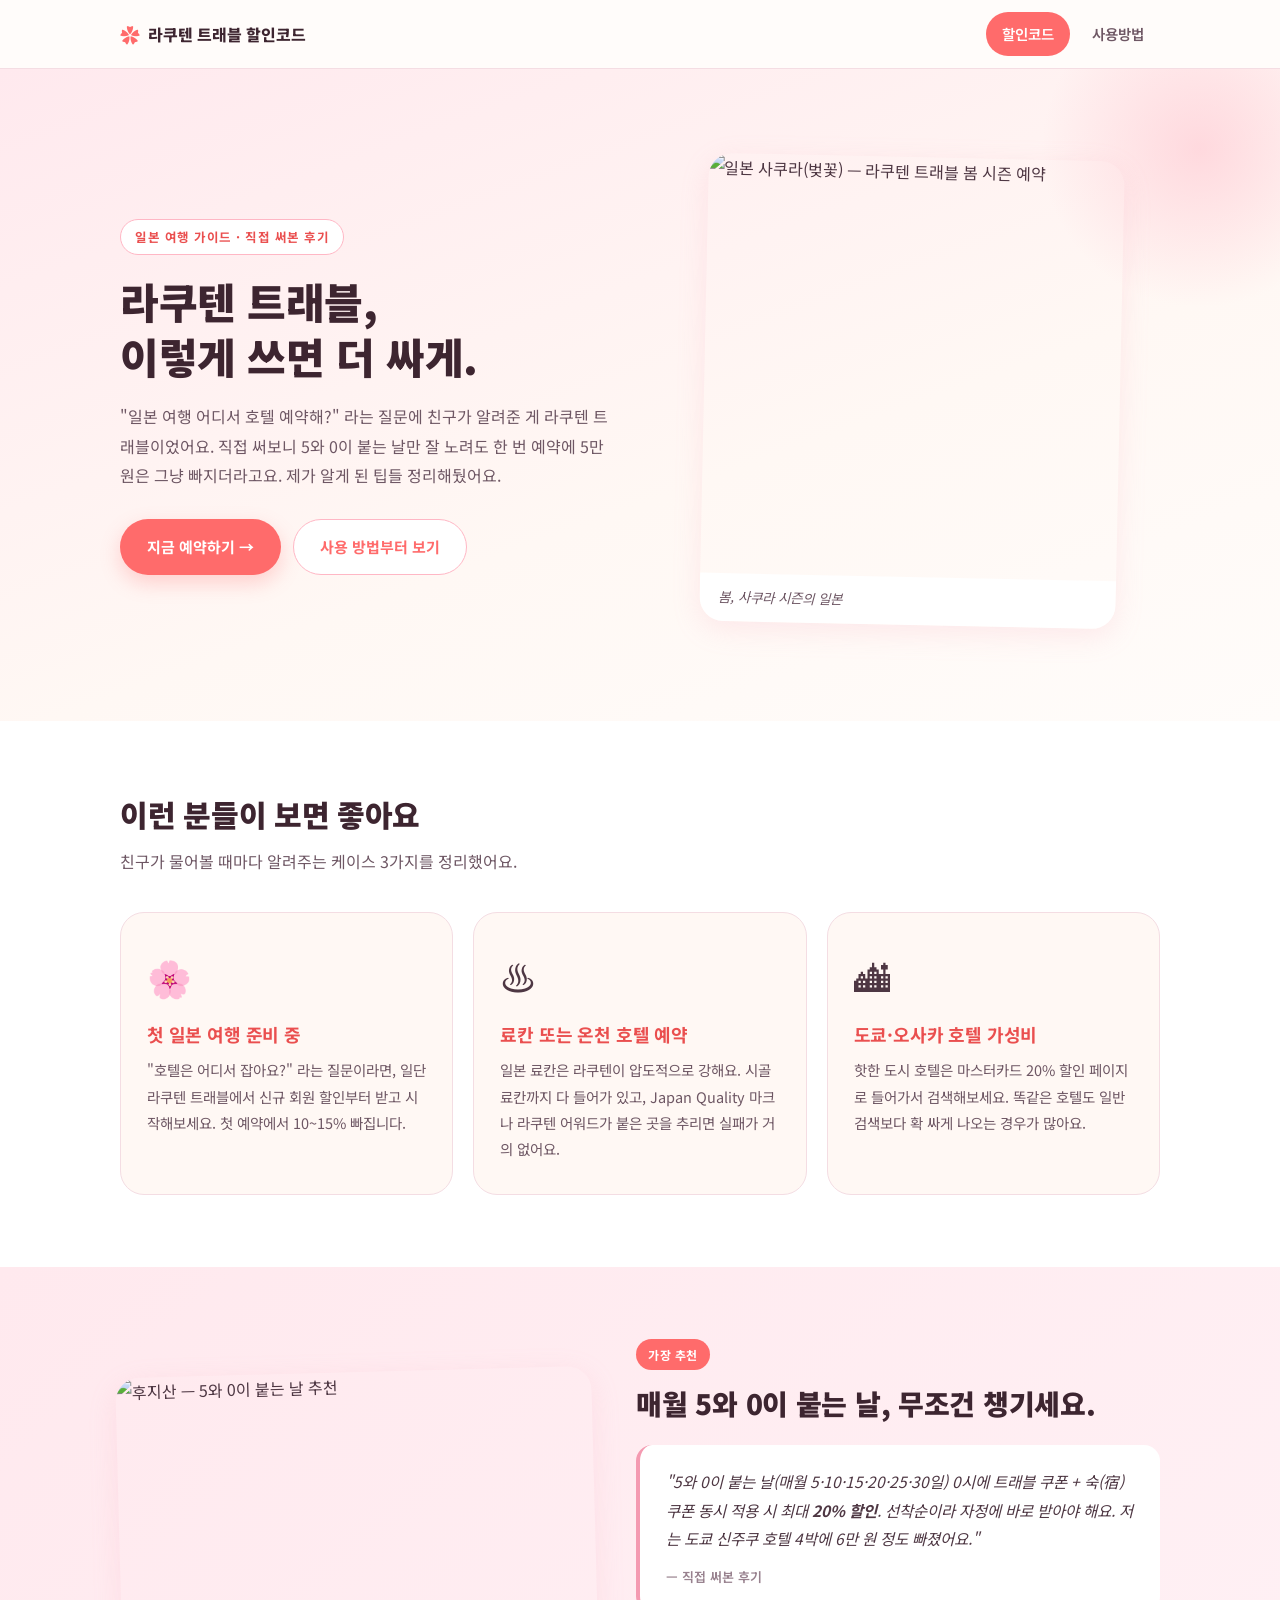
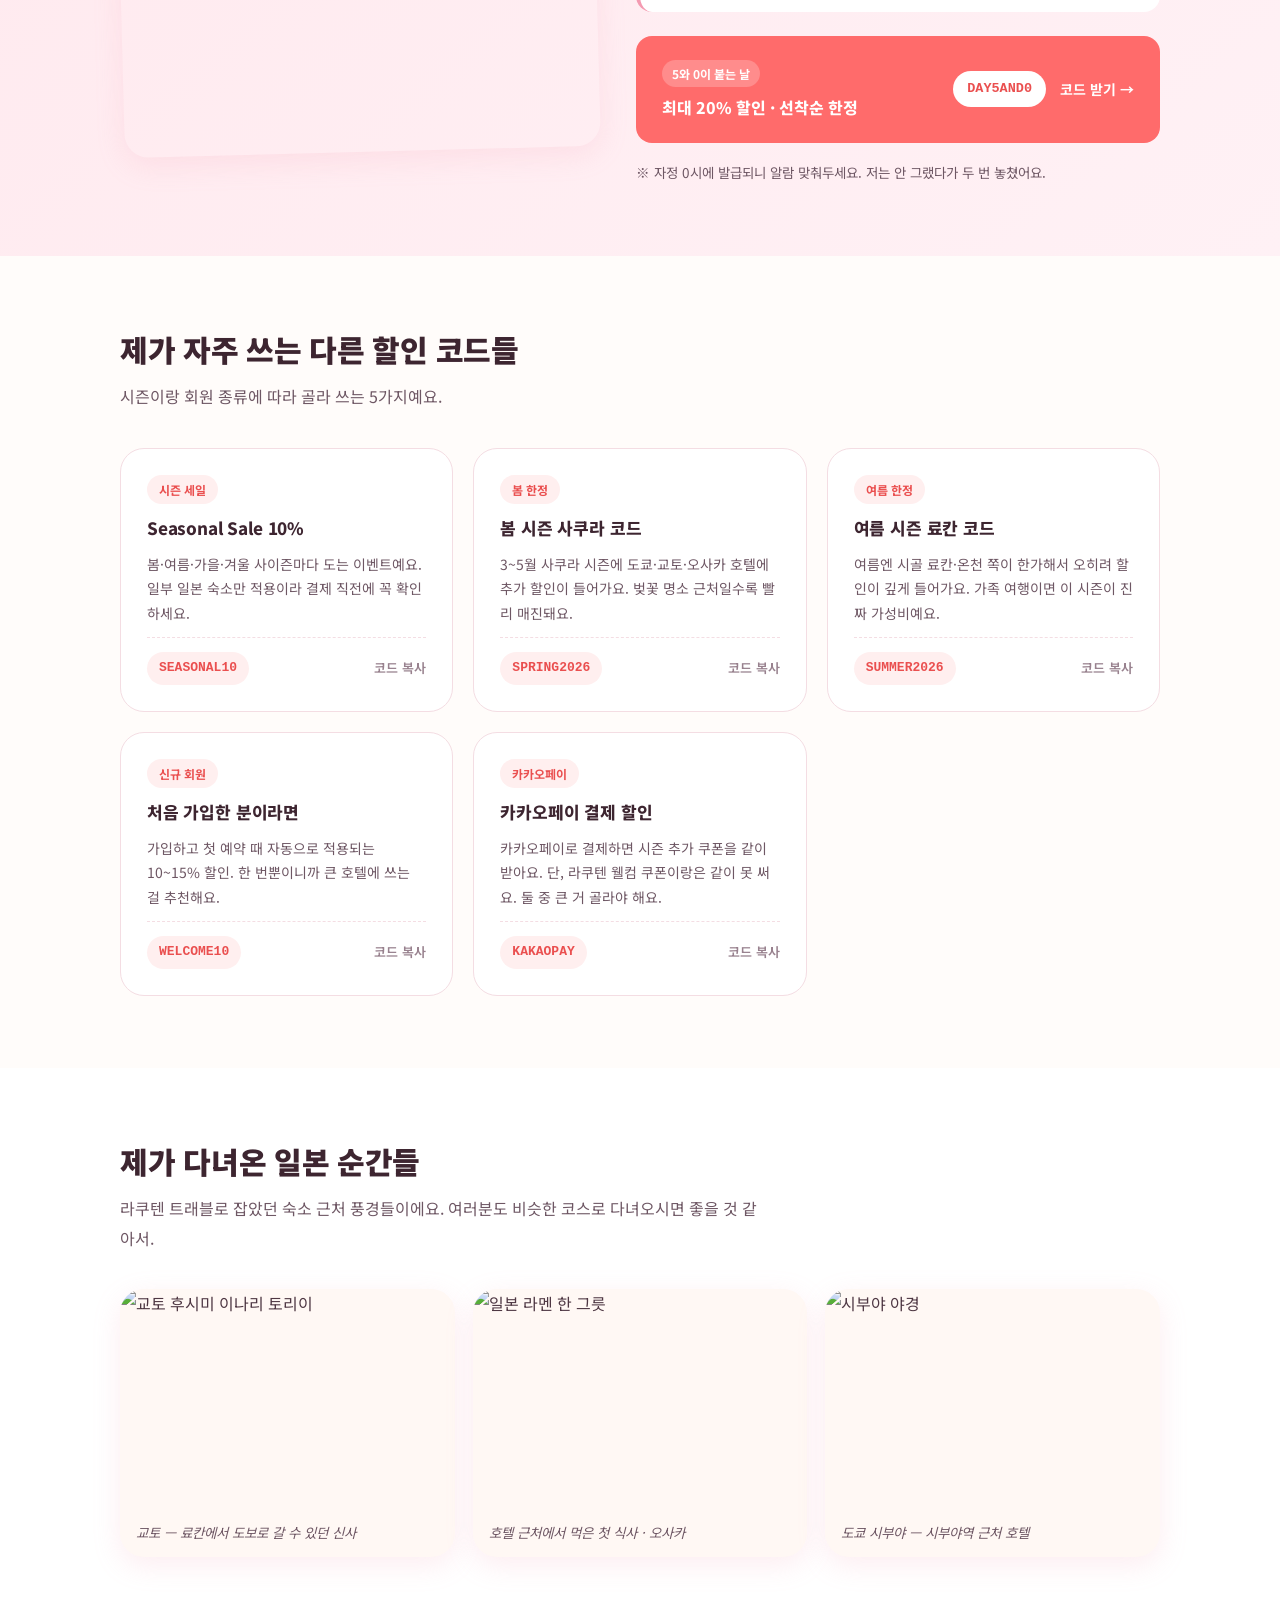
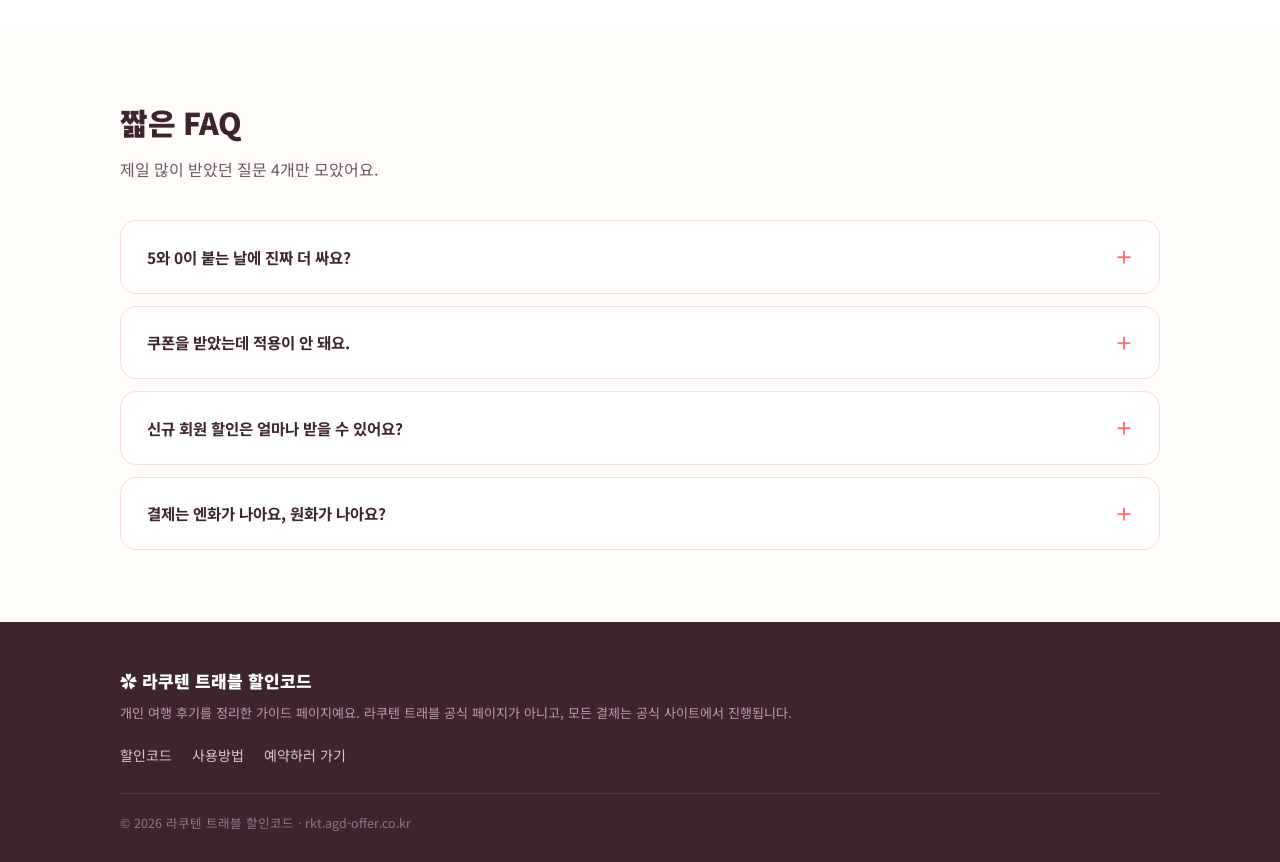
==== index.html @ bd7aa92f "Initial build: site2 (rkt-agd) - 친근한 가이드 + 8단계 사용방법" ====
<!DOCTYPE html>
<html lang="ko">
<head>
<meta charset="UTF-8">
<meta name="viewport" content="width=device-width, initial-scale=1.0">
<title>라쿠텐 트래블 할인코드</title>
<meta name="description" content="라쿠텐 트래블 더 싸게 예약하는 법. 5와 0이 붙는 날, Seasonal Sale, 신규 할인까지 — 실제 써본 후기로 정리한 라쿠텐 트래블 할인코드 가이드.">
<meta name="robots" content="index, follow">
<meta name="author" content="라쿠텐 트래블 할인코드">
<link rel="canonical" href="https://rkt.agd-offer.co.kr/">

<meta property="og:site_name" content="라쿠텐 트래블 할인코드">
<meta property="og:locale" content="ko_KR">
<meta property="og:type" content="website">
<meta property="og:title" content="라쿠텐 트래블 할인코드">
<meta property="og:description" content="실제 써본 후기로 정리한 라쿠텐 트래블 할인코드 가이드. 5와 0이 붙는 날부터 시즌 세일까지.">
<meta property="og:url" content="https://rkt.agd-offer.co.kr/">

<meta name="twitter:card" content="summary_large_image">
<meta name="twitter:title" content="라쿠텐 트래블 할인코드">
<meta name="twitter:description" content="일본 여행 갈 때 보는 라쿠텐 트래블 가이드.">

<link rel="preconnect" href="https://fonts.googleapis.com">
<link rel="preconnect" href="https://fonts.gstatic.com" crossorigin>
<link href="https://fonts.googleapis.com/css2?family=Noto+Sans+KR:wght@400;500;700;800;900&display=swap" rel="stylesheet">
<link rel="stylesheet" href="assets/css/style.css">

<script type="application/ld+json">
{
  "@context": "https://schema.org",
  "@type": "WebSite",
  "name": "라쿠텐 트래블 할인코드",
  "url": "https://rkt.agd-offer.co.kr/",
  "inLanguage": "ko-KR",
  "publisher": { "@type": "Organization", "name": "라쿠텐 트래블 할인코드" }
}
</script>
<script type="application/ld+json">
{
  "@context": "https://schema.org",
  "@type": "BreadcrumbList",
  "itemListElement": [
    { "@type": "ListItem", "position": 1, "name": "홈", "item": "https://rkt.agd-offer.co.kr/" }
  ]
}
</script>
<script type="application/ld+json">
{
  "@context": "https://schema.org",
  "@type": "FAQPage",
  "mainEntity": [
    {
      "@type": "Question",
      "name": "5와 0이 붙는 날에 진짜 더 싸요?",
      "acceptedAnswer": {
        "@type": "Answer",
        "text": "체감상 가장 큰 할인이에요. 매월 5·10·15·20·25·30일 자정에 트래블 쿠폰 10%와 숙(宿) 쿠폰 10%를 같이 적용하면 최대 20%까지 빠집니다. 다만 선착순이라 자정에 바로 잡으셔야 해요."
      }
    },
    {
      "@type": "Question",
      "name": "쿠폰을 받았는데 적용이 안 돼요.",
      "acceptedAnswer": {
        "@type": "Answer",
        "text": "저도 처음에 그랬어요. 한국어 사이트(travel.rakuten.com/kor/) 인지 먼저 보시고, 쿠키 허용을 켰는지 확인하세요. 그래도 안 되면 그 숙소가 쿠폰 적용 대상이 아닐 수 있어요."
      }
    },
    {
      "@type": "Question",
      "name": "신규 회원 할인은 얼마나 받을 수 있어요?",
      "acceptedAnswer": {
        "@type": "Answer",
        "text": "가입하고 첫 예약 때 10~15% 정도 받았어요. 시즌마다 좀 다르긴 해서 가입 시점에 발급된 쿠폰의 조건을 꼭 보고 결정하시는 게 좋아요."
      }
    },
    {
      "@type": "Question",
      "name": "결제는 엔화가 나아요, 원화가 나아요?",
      "acceptedAnswer": {
        "@type": "Answer",
        "text": "엔화(JPY) + 해외 수수료 면제 카드 조합이 제일 저렴해요. 원화 결제(DCC)로 두면 라쿠텐 환율과 카드사 환율이 겹쳐서 1~3% 정도 더 나오더라고요."
      }
    }
  ]
}
</script>
</head>
<body>

<header class="site-header">
  <div class="container header-inner">
    <a href="index.html" class="brand">
      <span class="brand-mark">✿</span>
      <span class="brand-name">라쿠텐 트래블 할인코드</span>
    </a>
    <nav class="nav">
      <a href="index.html" class="nav-link active">할인코드</a>
      <a href="how-to-use.html" class="nav-link">사용방법</a>
    </nav>
  </div>
</header>

<main>

<section class="hero">
  <div class="container hero-grid">
    <div class="hero-text">
      <p class="hero-eyebrow">일본 여행 가이드 · 직접 써본 후기</p>
      <h1 class="hero-title">라쿠텐 트래블,<br>이렇게 쓰면 더 싸게.</h1>
      <p class="hero-desc">"일본 여행 어디서 호텔 예약해?" 라는 질문에 친구가 알려준 게 라쿠텐 트래블이었어요. 직접 써보니 5와 0이 붙는 날만 잘 노려도 한 번 예약에 5만 원은 그냥 빠지더라고요. 제가 알게 된 팁들 정리해뒀어요.</p>
      <div class="hero-cta">
        <a href="http://app.ac/YbwMP3l13" target="_blank" rel="noopener" class="btn btn-primary">지금 예약하기 →</a>
        <a href="how-to-use.html" class="btn btn-soft">사용 방법부터 보기</a>
      </div>
    </div>
    <figure class="hero-figure">
      <img src="https://images.unsplash.com/photo-1522383225653-ed111181a951?w=900&auto=format&fit=crop&q=80" alt="일본 사쿠라(벚꽃) — 라쿠텐 트래블 봄 시즌 예약" loading="eager">
      <figcaption>봄, 사쿠라 시즌의 일본</figcaption>
    </figure>
  </div>
</section>

<section class="who">
  <div class="container">
    <h2 class="section-title">이런 분들이 보면 좋아요</h2>
    <p class="section-lead">친구가 물어볼 때마다 알려주는 케이스 3가지를 정리했어요.</p>
    <div class="who-grid">
      <div class="who-card">
        <span class="who-emoji">🌸</span>
        <h3>첫 일본 여행 준비 중</h3>
        <p>"호텔은 어디서 잡아요?" 라는 질문이라면, 일단 라쿠텐 트래블에서 신규 회원 할인부터 받고 시작해보세요. 첫 예약에서 10~15% 빠집니다.</p>
      </div>
      <div class="who-card">
        <span class="who-emoji">♨</span>
        <h3>료칸 또는 온천 호텔 예약</h3>
        <p>일본 료칸은 라쿠텐이 압도적으로 강해요. 시골 료칸까지 다 들어가 있고, Japan Quality 마크나 라쿠텐 어워드가 붙은 곳을 추리면 실패가 거의 없어요.</p>
      </div>
      <div class="who-card">
        <span class="who-emoji">🏙</span>
        <h3>도쿄·오사카 호텔 가성비</h3>
        <p>핫한 도시 호텔은 마스터카드 20% 할인 페이지로 들어가서 검색해보세요. 똑같은 호텔도 일반 검색보다 확 싸게 나오는 경우가 많아요.</p>
      </div>
    </div>
  </div>
</section>

<section class="featured-day">
  <div class="container">
    <div class="featured-grid">
      <figure class="featured-figure">
        <img src="https://images.unsplash.com/photo-1480796927426-f609979314bd?w=900&auto=format&fit=crop&q=80" alt="후지산 — 5와 0이 붙는 날 추천" loading="lazy">
      </figure>
      <div class="featured-text">
        <span class="badge">가장 추천</span>
        <h2>매월 5와 0이 붙는 날, 무조건 챙기세요.</h2>
        <blockquote class="review">
          <p>"5와 0이 붙는 날(매월 5·10·15·20·25·30일) 0시에 트래블 쿠폰 + 숙(宿) 쿠폰 동시 적용 시 최대 <strong>20% 할인</strong>. 선착순이라 자정에 바로 받아야 해요. 저는 도쿄 신주쿠 호텔 4박에 6만 원 정도 빠졌어요."</p>
          <cite>— 직접 써본 후기</cite>
        </blockquote>
        <div class="day-card" data-code="DAY5AND0" data-link="http://app.ac/YbwMP3l13">
          <div>
            <span class="day-tag">5와 0이 붙는 날</span>
            <p class="day-discount">최대 20% 할인 · 선착순 한정</p>
          </div>
          <div class="day-action">
            <span class="code-pill">DAY5AND0</span>
            <span class="day-cta">코드 받기 →</span>
          </div>
        </div>
        <p class="featured-note">※ 자정 0시에 발급되니 알람 맞춰두세요. 저는 안 그랬다가 두 번 놓쳤어요.</p>
      </div>
    </div>
  </div>
</section>

<section class="codes-list">
  <div class="container">
    <h2 class="section-title">제가 자주 쓰는 다른 할인 코드들</h2>
    <p class="section-lead">시즌이랑 회원 종류에 따라 골라 쓰는 5가지예요.</p>

    <div class="cl-grid">
      <article class="cl-card" data-code="SEASONAL10" data-link="http://app.ac/YbwMP3l13">
        <span class="cl-tag">시즌 세일</span>
        <h3>Seasonal Sale 10%</h3>
        <p>봄·여름·가을·겨울 사이즌마다 도는 이벤트예요. 일부 일본 숙소만 적용이라 결제 직전에 꼭 확인하세요.</p>
        <div class="cl-foot"><span class="code-pill">SEASONAL10</span><span class="cl-cta">코드 복사</span></div>
      </article>

      <article class="cl-card" data-code="SPRING2026" data-link="http://app.ac/YbwMP3l13">
        <span class="cl-tag">봄 한정</span>
        <h3>봄 시즌 사쿠라 코드</h3>
        <p>3~5월 사쿠라 시즌에 도쿄·교토·오사카 호텔에 추가 할인이 들어가요. 벚꽃 명소 근처일수록 빨리 매진돼요.</p>
        <div class="cl-foot"><span class="code-pill">SPRING2026</span><span class="cl-cta">코드 복사</span></div>
      </article>

      <article class="cl-card" data-code="SUMMER2026" data-link="http://app.ac/YbwMP3l13">
        <span class="cl-tag">여름 한정</span>
        <h3>여름 시즌 료칸 코드</h3>
        <p>여름엔 시골 료칸·온천 쪽이 한가해서 오히려 할인이 깊게 들어가요. 가족 여행이면 이 시즌이 진짜 가성비예요.</p>
        <div class="cl-foot"><span class="code-pill">SUMMER2026</span><span class="cl-cta">코드 복사</span></div>
      </article>

      <article class="cl-card" data-code="WELCOME10" data-link="http://app.ac/YbwMP3l13">
        <span class="cl-tag">신규 회원</span>
        <h3>처음 가입한 분이라면</h3>
        <p>가입하고 첫 예약 때 자동으로 적용되는 10~15% 할인. 한 번뿐이니까 큰 호텔에 쓰는 걸 추천해요.</p>
        <div class="cl-foot"><span class="code-pill">WELCOME10</span><span class="cl-cta">코드 복사</span></div>
      </article>

      <article class="cl-card" data-code="KAKAOPAY" data-link="http://app.ac/YbwMP3l13">
        <span class="cl-tag">카카오페이</span>
        <h3>카카오페이 결제 할인</h3>
        <p>카카오페이로 결제하면 시즌 추가 쿠폰을 같이 받아요. 단, 라쿠텐 웰컴 쿠폰이랑은 같이 못 써요. 둘 중 큰 거 골라야 해요.</p>
        <div class="cl-foot"><span class="code-pill">KAKAOPAY</span><span class="cl-cta">코드 복사</span></div>
      </article>
    </div>
  </div>
</section>

<section class="moments">
  <div class="container">
    <h2 class="section-title">제가 다녀온 일본 순간들</h2>
    <p class="section-lead">라쿠텐 트래블로 잡았던 숙소 근처 풍경들이에요. 여러분도 비슷한 코스로 다녀오시면 좋을 것 같아서.</p>
    <div class="moment-grid">
      <figure class="moment-card">
        <img src="https://images.unsplash.com/photo-1493976040374-85c8e12f0c0e?w=800&auto=format&fit=crop&q=80" alt="교토 후시미 이나리 토리이" loading="lazy">
        <figcaption>교토 — 료칸에서 도보로 갈 수 있던 신사</figcaption>
      </figure>
      <figure class="moment-card">
        <img src="https://images.unsplash.com/photo-1554072675-66db59dba46f?w=800&auto=format&fit=crop&q=80" alt="일본 라멘 한 그릇" loading="lazy">
        <figcaption>호텔 근처에서 먹은 첫 식사 · 오사카</figcaption>
      </figure>
      <figure class="moment-card">
        <img src="https://images.unsplash.com/photo-1542640244-7e672d6cef4e?w=800&auto=format&fit=crop&q=80" alt="시부야 야경" loading="lazy">
        <figcaption>도쿄 시부야 — 시부야역 근처 호텔</figcaption>
      </figure>
    </div>
  </div>
</section>

<section class="faq">
  <div class="container">
    <h2 class="section-title">짧은 FAQ</h2>
    <p class="section-lead">제일 많이 받았던 질문 4개만 모았어요.</p>
    <div class="faq-list">
      <details class="faq-item">
        <summary>5와 0이 붙는 날에 진짜 더 싸요?</summary>
        <div class="faq-body"><p>체감상 가장 큰 할인이에요. 매월 5·10·15·20·25·30일 자정에 트래블 쿠폰 10%와 숙(宿) 쿠폰 10%를 같이 적용하면 최대 20%까지 빠집니다. 다만 선착순이라 자정에 바로 잡으셔야 해요.</p></div>
      </details>
      <details class="faq-item">
        <summary>쿠폰을 받았는데 적용이 안 돼요.</summary>
        <div class="faq-body"><p>저도 처음에 그랬어요. 한국어 사이트(travel.rakuten.com/kor/) 인지 먼저 보시고, 쿠키 허용을 켰는지 확인하세요. 그래도 안 되면 그 숙소가 쿠폰 적용 대상이 아닐 수 있어요.</p></div>
      </details>
      <details class="faq-item">
        <summary>신규 회원 할인은 얼마나 받을 수 있어요?</summary>
        <div class="faq-body"><p>가입하고 첫 예약 때 10~15% 정도 받았어요. 시즌마다 좀 다르긴 해서 가입 시점에 발급된 쿠폰의 조건을 꼭 보고 결정하시는 게 좋아요.</p></div>
      </details>
      <details class="faq-item">
        <summary>결제는 엔화가 나아요, 원화가 나아요?</summary>
        <div class="faq-body"><p>엔화(JPY) + 해외 수수료 면제 카드 조합이 제일 저렴해요. 원화 결제(DCC)로 두면 라쿠텐 환율과 카드사 환율이 겹쳐서 1~3% 정도 더 나오더라고요.</p></div>
      </details>
    </div>
  </div>
</section>

</main>

<footer class="site-footer">
  <div class="container footer-inner">
    <div>
      <p class="footer-brand">✿ 라쿠텐 트래블 할인코드</p>
      <p class="footer-desc">개인 여행 후기를 정리한 가이드 페이지예요. 라쿠텐 트래블 공식 페이지가 아니고, 모든 결제는 공식 사이트에서 진행됩니다.</p>
    </div>
    <nav class="footer-nav">
      <a href="index.html">할인코드</a>
      <a href="how-to-use.html">사용방법</a>
      <a href="http://app.ac/YbwMP3l13" target="_blank" rel="noopener">예약하러 가기</a>
    </nav>
    <p class="footer-copy">© 2026 라쿠텐 트래블 할인코드 · rkt.agd-offer.co.kr</p>
  </div>
</footer>

<div class="toast" id="toast" role="status" aria-live="polite">복사됨!</div>

<script src="assets/js/main.js"></script>
</body>
</html>
---- assets/css/style.css ----
/* ---------- Site 2 (rkt-agd) — Cherry Blossom · Friendly Guide ---------- */

:root {
  --pink: #FFB7C5;
  --pink-deep: #F49AB1;
  --coral: #FF6B6B;
  --coral-deep: #EA4F4F;
  --cream: #FFF8F4;
  --cream-warm: #FFEFEF;
  --ink: #3D2530;
  --gray-9: #4E3743;
  --gray-7: #6E5764;
  --gray-5: #98818E;
  --gray-1: #F4DDE3;
  --bg: #FFFCFA;
  --shadow-soft: 0 8px 28px rgba(244, 154, 177, 0.18);
  --shadow-md: 0 4px 16px rgba(244, 154, 177, 0.22);
  --radius: 16px;
  --radius-lg: 24px;
}

* { box-sizing: border-box; }
html { scroll-behavior: smooth; }
body {
  margin: 0;
  font-family: 'Noto Sans KR', -apple-system, BlinkMacSystemFont, system-ui, sans-serif;
  font-size: 16px;
  line-height: 1.75;
  color: var(--gray-9);
  background: var(--bg);
  -webkit-font-smoothing: antialiased;
}

img { max-width: 100%; display: block; }
a { color: var(--coral); text-decoration: none; }
a:hover { text-decoration: underline; }
h1,h2,h3,h4 { color: var(--ink); line-height: 1.4; letter-spacing: -.01em; margin: 0; }

.container { max-width: 1080px; margin: 0 auto; padding: 0 20px; }

/* ---------- Header ---------- */
.site-header {
  position: sticky; top: 0; z-index: 50;
  background: rgba(255, 252, 250, 0.94);
  backdrop-filter: saturate(180%) blur(12px);
  border-bottom: 1px solid var(--gray-1);
}
.header-inner { display: flex; justify-content: space-between; align-items: center; height: 68px; }
.brand { display: flex; align-items: center; gap: 8px; color: var(--ink); font-weight: 800; }
.brand:hover { text-decoration: none; }
.brand-mark { color: var(--coral); font-size: 20px; }
.brand-name { font-size: 16px; }
.nav { display: flex; gap: 6px; }
.nav-link {
  padding: 9px 16px; border-radius: 999px;
  color: var(--gray-7); font-weight: 600; font-size: 14.5px;
}
.nav-link:hover { background: var(--cream-warm); color: var(--coral); text-decoration: none; }
.nav-link.active { color: #fff; background: var(--coral); }

/* ---------- Hero ---------- */
.hero {
  background: linear-gradient(160deg, #FFE9EE 0%, #FFF8F4 60%, #FFFCFA 100%);
  padding: 72px 0 80px;
  position: relative;
  overflow: hidden;
}
.hero::before {
  content: ''; position: absolute; top: -80px; right: -80px;
  width: 320px; height: 320px;
  background: radial-gradient(circle, rgba(255,183,197,.45) 0%, transparent 70%);
  border-radius: 50%;
}
.hero-grid { display: grid; grid-template-columns: 1fr 1fr; gap: 48px; align-items: center; position: relative; }
.hero-eyebrow {
  display: inline-block;
  font-size: 12.5px; letter-spacing: .04em; font-weight: 700;
  color: var(--coral-deep);
  background: #fff; border: 1px solid var(--pink);
  padding: 6px 14px; border-radius: 999px;
  margin-bottom: 18px;
}
.hero-title { font-size: 42px; font-weight: 900; margin-bottom: 18px; line-height: 1.32; }
.page-title { font-size: 36px; font-weight: 900; margin-bottom: 14px; }
.hero-desc, .page-desc { font-size: 16px; color: var(--gray-7); margin: 0 0 28px; line-height: 1.85; }

.hero-cta { display: flex; flex-wrap: wrap; gap: 12px; }
.btn {
  display: inline-flex; align-items: center; justify-content: center;
  padding: 14px 26px; font-size: 15px; font-weight: 700;
  border-radius: 999px; border: 1px solid transparent;
  cursor: pointer; transition: all .22s ease;
}
.btn:hover { text-decoration: none; transform: translateY(-2px); }
.btn-primary { background: var(--coral); color: #fff; box-shadow: 0 8px 20px rgba(255,107,107,.28); }
.btn-primary:hover { background: var(--coral-deep); }
.btn-soft { background: #fff; color: var(--coral); border-color: var(--pink); }
.btn-soft:hover { border-color: var(--coral); }
.btn-lg { padding: 16px 32px; font-size: 16px; margin-top: 30px; }

.hero-figure {
  border-radius: var(--radius-lg); overflow: hidden;
  box-shadow: var(--shadow-soft);
  transform: rotate(1.2deg);
}
.hero-figure img { width: 100%; height: 420px; object-fit: cover; }
.hero-figure figcaption {
  padding: 12px 18px; font-size: 13.5px; color: var(--gray-7);
  background: #fff;
  font-style: italic;
}

/* ---------- Sections ---------- */
section { padding: 72px 0; }
.section-title { font-size: 30px; font-weight: 900; margin-bottom: 12px; }
.section-lead { font-size: 16px; color: var(--gray-7); max-width: 640px; margin: 0 0 36px; line-height: 1.85; }

/* ---------- Who ---------- */
.who { background: #fff; }
.who-grid { display: grid; grid-template-columns: repeat(3, 1fr); gap: 20px; }
.who-card {
  background: var(--cream); padding: 32px 26px;
  border-radius: var(--radius-lg);
  border: 1px solid var(--gray-1);
  transition: transform .25s, box-shadow .25s;
}
.who-card:hover { transform: translateY(-4px); box-shadow: var(--shadow-soft); }
.who-emoji { font-size: 36px; display: block; margin-bottom: 14px; }
.who-card h3 { font-size: 18px; margin-bottom: 10px; color: var(--coral-deep); }
.who-card p { font-size: 14.5px; color: var(--gray-7); margin: 0; line-height: 1.8; }

/* ---------- Featured day ---------- */
.featured-day { background: linear-gradient(140deg, #FFE9EE 0%, #FFF1F5 100%); }
.featured-grid { display: grid; grid-template-columns: 1fr 1.1fr; gap: 40px; align-items: center; }
.featured-figure { margin: 0; border-radius: var(--radius-lg); overflow: hidden; box-shadow: var(--shadow-soft); transform: rotate(-1.5deg); }
.featured-figure img { width: 100%; height: 380px; object-fit: cover; }

.featured-text .badge {
  display: inline-block; background: var(--coral); color: #fff;
  padding: 5px 12px; border-radius: 999px; font-size: 12px; font-weight: 700;
  letter-spacing: .04em; margin-bottom: 14px;
}
.featured-text h2 { font-size: 28px; font-weight: 900; margin-bottom: 22px; line-height: 1.4; }

.review {
  margin: 0 0 24px; padding: 22px 26px;
  background: #fff; border-radius: var(--radius);
  border-left: 4px solid var(--pink-deep);
  font-style: italic; color: var(--gray-9);
  font-size: 15.5px; line-height: 1.85;
}
.review p { margin: 0 0 8px; }
.review cite { font-size: 13px; color: var(--gray-5); font-style: normal; font-weight: 600; }

.day-card {
  display: flex; justify-content: space-between; align-items: center;
  background: var(--coral); color: #fff;
  padding: 22px 26px; border-radius: var(--radius);
  cursor: pointer; transition: transform .22s, box-shadow .22s;
  flex-wrap: wrap; gap: 16px;
}
.day-card:hover { transform: translateY(-2px); box-shadow: 0 12px 28px rgba(255,107,107,.36); }
.day-tag { display: inline-block; font-size: 12px; background: rgba(255,255,255,.22); padding: 3px 10px; border-radius: 999px; margin-bottom: 6px; font-weight: 700; }
.day-discount { font-size: 16px; font-weight: 800; margin: 0; }
.day-action { display: flex; align-items: center; gap: 14px; }
.day-cta { font-size: 14px; font-weight: 700; }
.day-card .code-pill {
  background: #fff; color: var(--coral-deep);
  font-family: 'Courier New', ui-monospace, monospace;
  padding: 6px 14px; border-radius: 999px;
  font-weight: 800; font-size: 13.5px;
}
.featured-note { font-size: 13.5px; color: var(--gray-7); margin: 18px 0 0; }

/* ---------- Codes list ---------- */
.codes-list { background: var(--bg); }
.cl-grid { display: grid; grid-template-columns: repeat(3, 1fr); gap: 20px; }
.cl-card {
  background: #fff; padding: 26px;
  border-radius: var(--radius-lg);
  border: 1px solid var(--gray-1);
  cursor: pointer;
  transition: transform .22s, box-shadow .22s, border-color .22s;
  display: flex; flex-direction: column; gap: 12px;
  min-height: 220px;
}
.cl-card:hover { transform: translateY(-4px); box-shadow: var(--shadow-soft); border-color: var(--pink); }
.cl-tag {
  font-size: 12px; font-weight: 700;
  color: var(--coral-deep); background: var(--cream-warm);
  padding: 4px 12px; border-radius: 999px;
  align-self: flex-start;
}
.cl-card h3 { font-size: 17px; font-weight: 800; }
.cl-card p { font-size: 14px; color: var(--gray-7); margin: 0; line-height: 1.75; flex: 1; }
.cl-foot { display: flex; justify-content: space-between; align-items: center; border-top: 1px dashed var(--gray-1); padding-top: 14px; }
.code-pill {
  font-family: 'Courier New', ui-monospace, monospace;
  font-weight: 800; font-size: 13px;
  color: var(--coral-deep); background: var(--cream-warm);
  padding: 5px 12px; border-radius: 999px;
}
.cl-cta { font-size: 13px; color: var(--gray-5); font-weight: 600; }

/* ---------- Moments (gallery) ---------- */
.moments { background: #fff; }
.moment-grid { display: grid; grid-template-columns: repeat(3, 1fr); gap: 18px; }
.moment-grid-4 { grid-template-columns: repeat(4, 1fr); }
.moment-card { margin: 0; background: var(--cream); border-radius: var(--radius-lg); overflow: hidden; box-shadow: var(--shadow-soft); }
.moment-card img { width: 100%; height: 220px; object-fit: cover; }
.moment-grid-4 .moment-card img { height: 180px; }
.moment-card figcaption { font-size: 13.5px; padding: 12px 16px; color: var(--gray-7); font-style: italic; }

/* ---------- Steps page ---------- */
.steps { background: var(--bg); }
.step-list { list-style: none; padding: 0; margin: 0; display: flex; flex-direction: column; gap: 22px; }
.step-item {
  display: flex; gap: 24px; align-items: flex-start;
  background: #fff; border-radius: var(--radius-lg);
  padding: 28px 32px; box-shadow: var(--shadow-soft);
  border: 1px solid var(--gray-1);
}
.step-circle {
  flex-shrink: 0;
  width: 56px; height: 56px; border-radius: 50%;
  background: var(--coral); color: #fff;
  display: flex; align-items: center; justify-content: center;
  font-size: 22px; font-weight: 900;
  box-shadow: 0 6px 14px rgba(255,107,107,.32);
}
.step-body { flex: 1; }
.step-body h3 { font-size: 19px; margin-bottom: 8px; color: var(--ink); }
.step-body p { font-size: 15px; color: var(--gray-9); margin: 0 0 12px; line-height: 1.85; }
.step-body p strong { color: var(--coral-deep); }
.tip-box {
  background: var(--cream-warm); border-radius: var(--radius);
  padding: 12px 16px; font-size: 13.5px; color: var(--gray-9);
  border-left: 3px solid var(--pink-deep);
}
.tip-box strong { color: var(--coral-deep); margin-right: 6px; font-weight: 800; }

/* ---------- Tips ---------- */
.tips-block { background: linear-gradient(180deg, #FFF8F4 0%, #fff 100%); }
.tip-list { display: grid; grid-template-columns: repeat(3, 1fr); gap: 20px; margin-bottom: 24px; }
.tip-card { background: #fff; border-radius: var(--radius-lg); padding: 28px 24px; box-shadow: var(--shadow-soft); border: 1px solid var(--gray-1); }
.tip-emoji { font-size: 30px; display: block; margin-bottom: 12px; }
.tip-card h3 { font-size: 16px; margin-bottom: 10px; color: var(--coral-deep); line-height: 1.5; }
.tip-card p { font-size: 14px; color: var(--gray-7); margin: 0; line-height: 1.8; }

/* ---------- FAQ ---------- */
.faq { background: var(--bg); }
.faq-list { display: flex; flex-direction: column; gap: 12px; }
.faq-item {
  background: #fff; border-radius: var(--radius); overflow: hidden;
  border: 1px solid var(--gray-1);
  transition: box-shadow .25s, border-color .25s;
}
.faq-item[open] { border-color: var(--pink); box-shadow: var(--shadow-soft); }
.faq-item summary {
  list-style: none; cursor: pointer;
  padding: 20px 26px; font-weight: 700; font-size: 15.5px; color: var(--ink);
  display: flex; justify-content: space-between; align-items: center;
}
.faq-item summary::-webkit-details-marker { display: none; }
.faq-item summary::after {
  content: '＋'; font-size: 18px; color: var(--coral); font-weight: 700;
  transition: transform .3s ease;
}
.faq-item[open] summary::after { content: '－'; }
.faq-body { padding: 0 26px 22px; color: var(--gray-7); font-size: 14.5px; line-height: 1.85; }
.faq-body p { margin: 0; }

/* ---------- Footer ---------- */
.site-footer { background: #3D2530; color: #DCC4CC; padding: 44px 0 28px; }
.footer-inner { display: flex; flex-direction: column; gap: 18px; }
.footer-brand { color: #fff; font-weight: 900; margin: 0 0 6px; font-size: 17px; }
.footer-desc { font-size: 13px; line-height: 1.75; max-width: 720px; margin: 0; color: #B79DA9; }
.footer-nav { display: flex; gap: 20px; flex-wrap: wrap; }
.footer-nav a { color: #DCC4CC; font-size: 14px; }
.footer-nav a:hover { color: #fff; }
.footer-copy { font-size: 12.5px; color: #8E7682; margin: 8px 0 0; padding-top: 18px; border-top: 1px solid #503644; }

/* ---------- Toast ---------- */
.toast {
  position: fixed; bottom: 32px; left: 50%; transform: translateX(-50%) translateY(20px);
  background: var(--coral); color: #fff;
  padding: 13px 24px; border-radius: 999px; font-size: 14px; font-weight: 700;
  box-shadow: 0 12px 32px rgba(255,107,107,.40);
  opacity: 0; pointer-events: none;
  transition: opacity .25s, transform .3s; z-index: 200;
}
.toast.show { opacity: 1; transform: translateX(-50%) translateY(0); }

/* ---------- Responsive ---------- */
@media (max-width: 960px) {
  .hero-grid { grid-template-columns: 1fr; }
  .hero-figure img { height: 280px; }
  .featured-grid { grid-template-columns: 1fr; }
  .featured-figure img { height: 280px; }
  .who-grid { grid-template-columns: 1fr; }
  .cl-grid { grid-template-columns: repeat(2, 1fr); }
  .moment-grid, .moment-grid-4 { grid-template-columns: repeat(2, 1fr); }
  .tip-list { grid-template-columns: 1fr; }
  .step-item { padding: 22px; gap: 16px; }
  .step-circle { width: 44px; height: 44px; font-size: 18px; }
}
@media (max-width: 600px) {
  section, .hero { padding: 56px 0; }
  .hero-title { font-size: 30px; }
  .page-title { font-size: 26px; }
  .section-title { font-size: 24px; }
  .featured-text h2 { font-size: 22px; }
  .cl-grid { grid-template-columns: 1fr; }
  .moment-grid, .moment-grid-4 { grid-template-columns: 1fr; }
  .step-item { flex-direction: column; }
  .day-card { flex-direction: column; align-items: stretch; }
  .day-action { justify-content: space-between; }
}
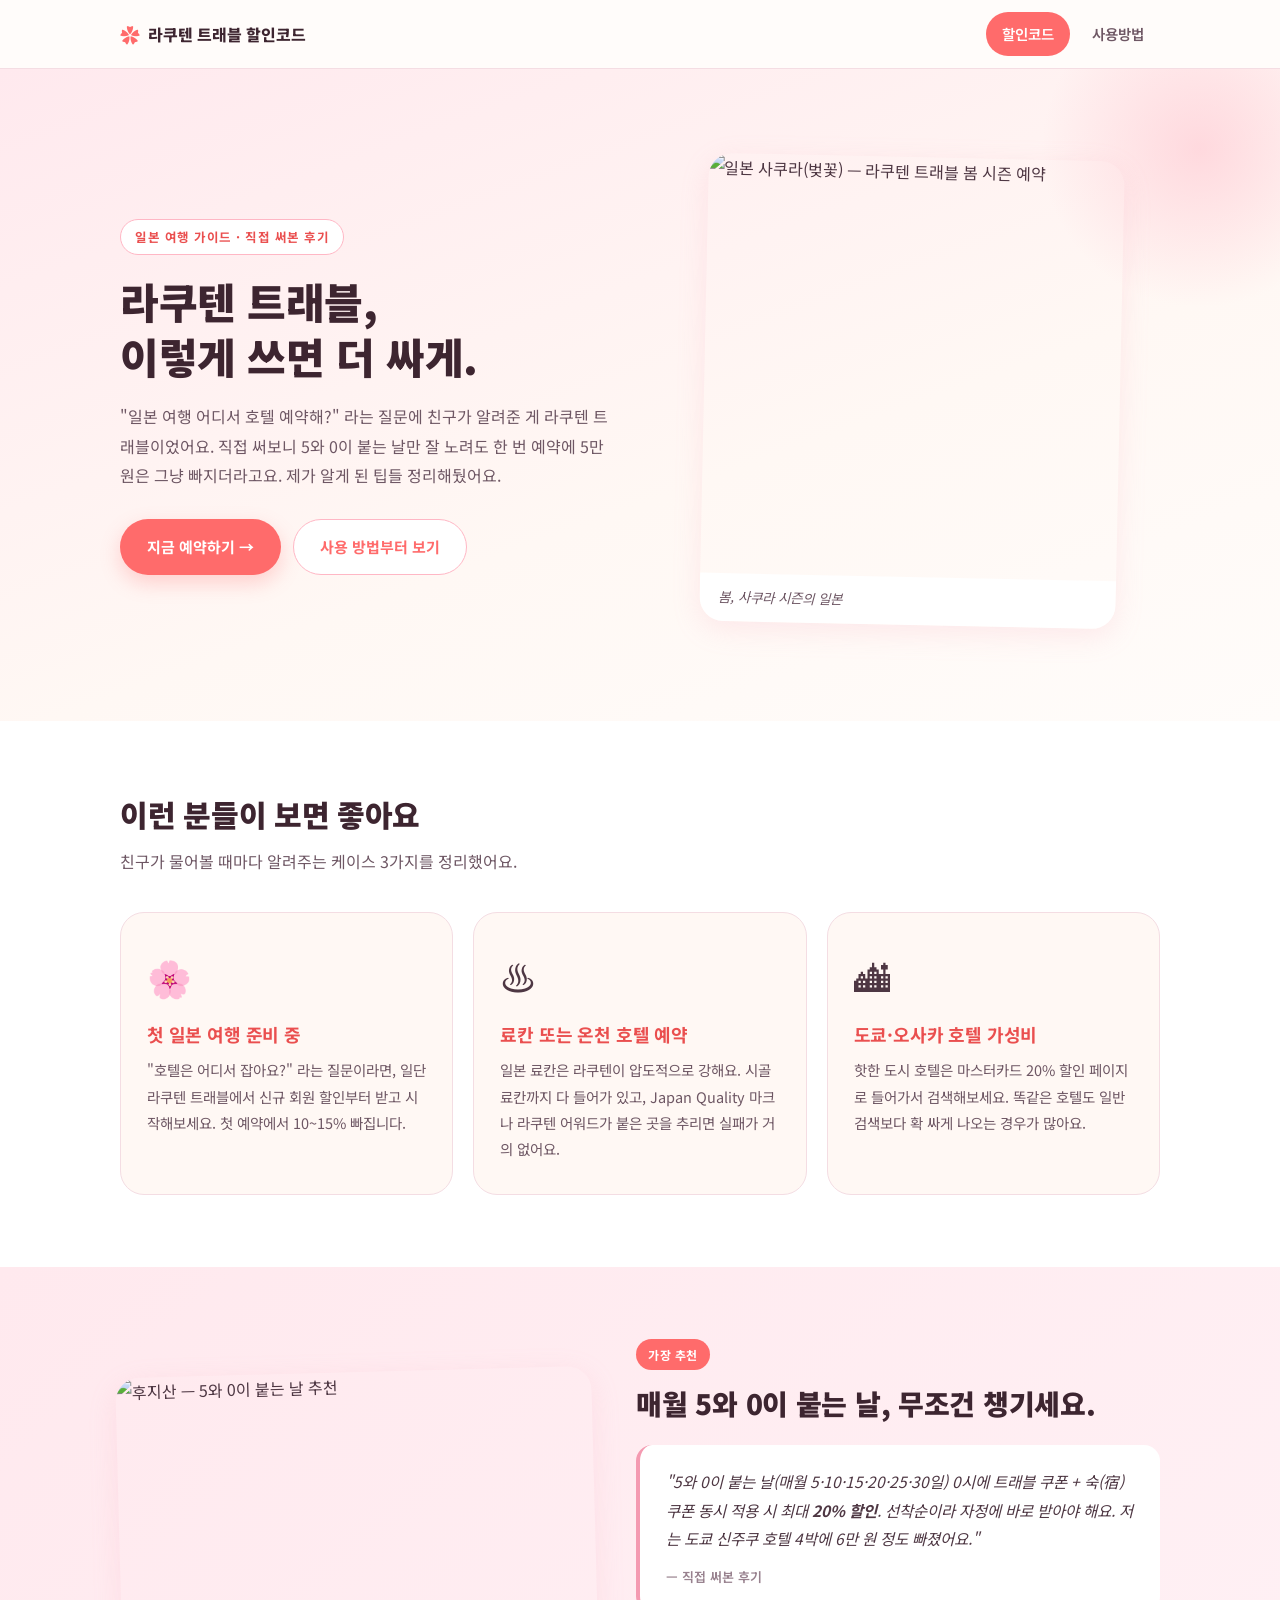
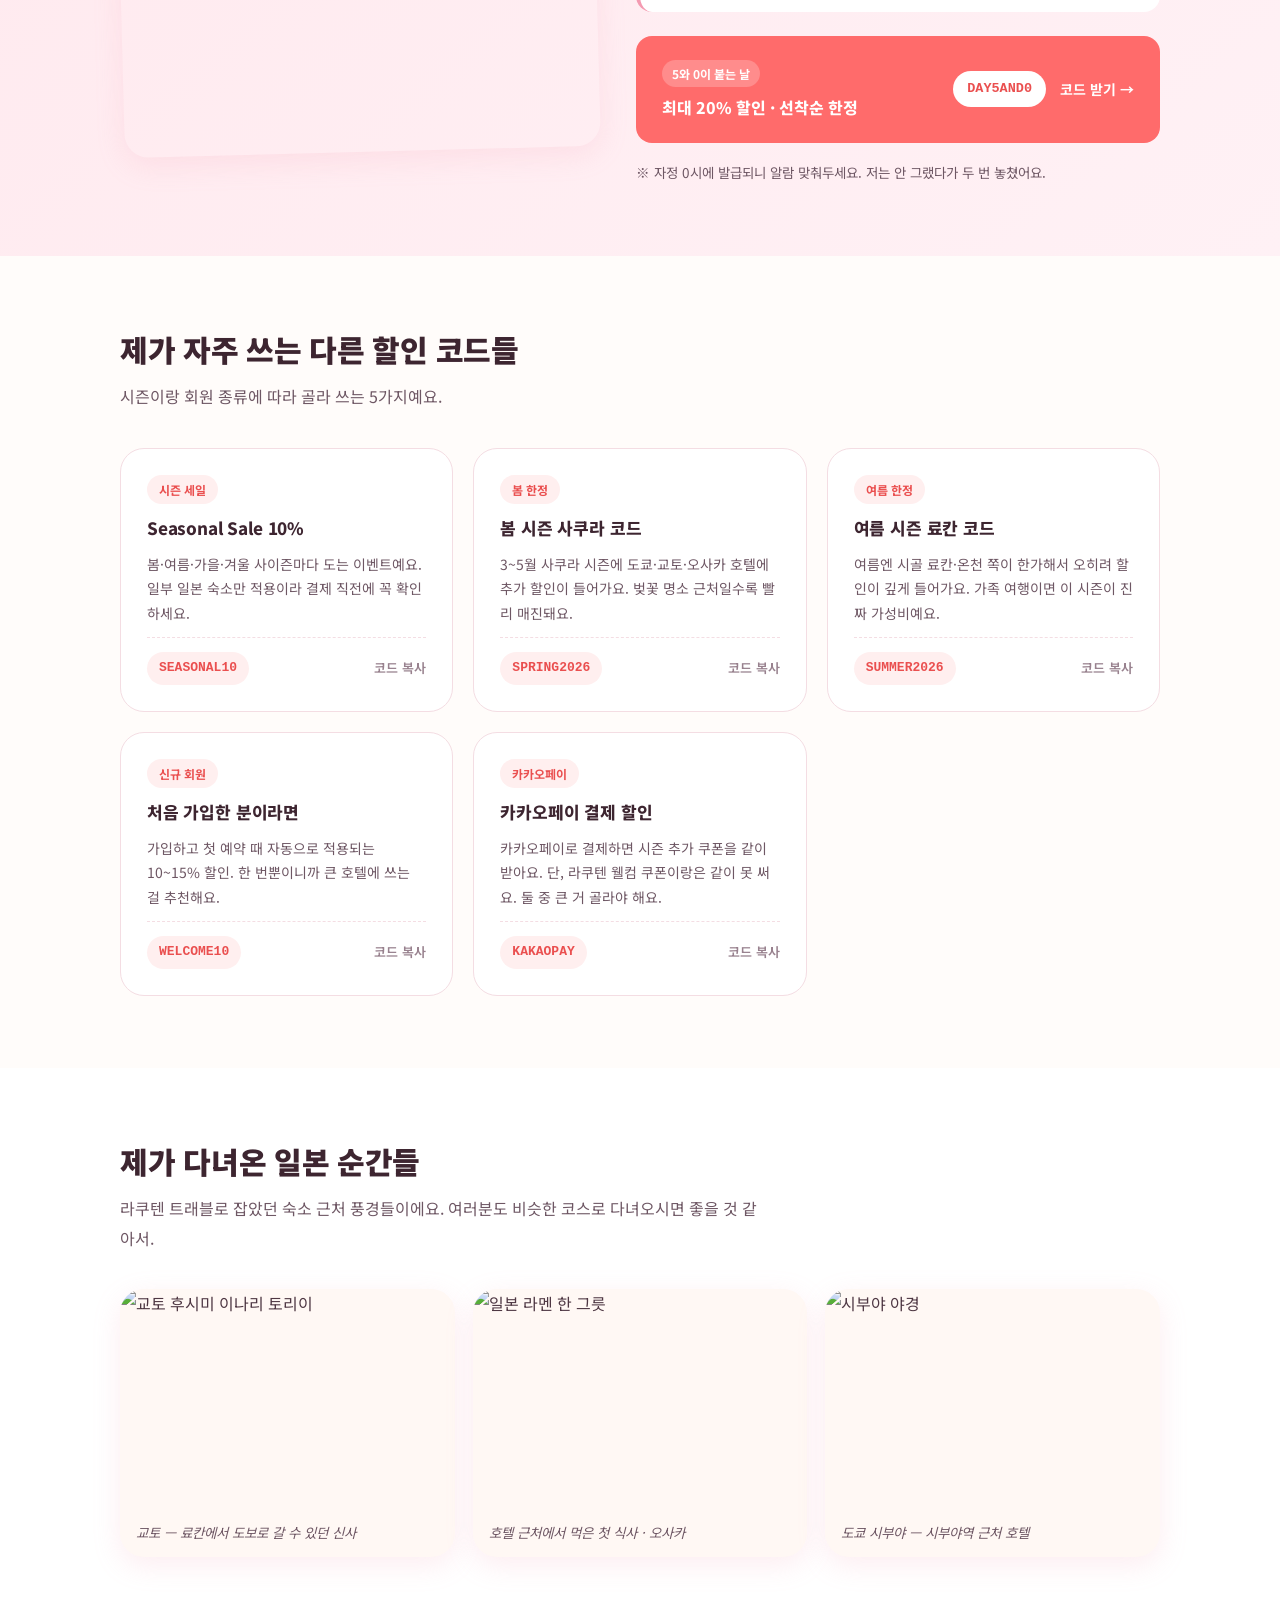
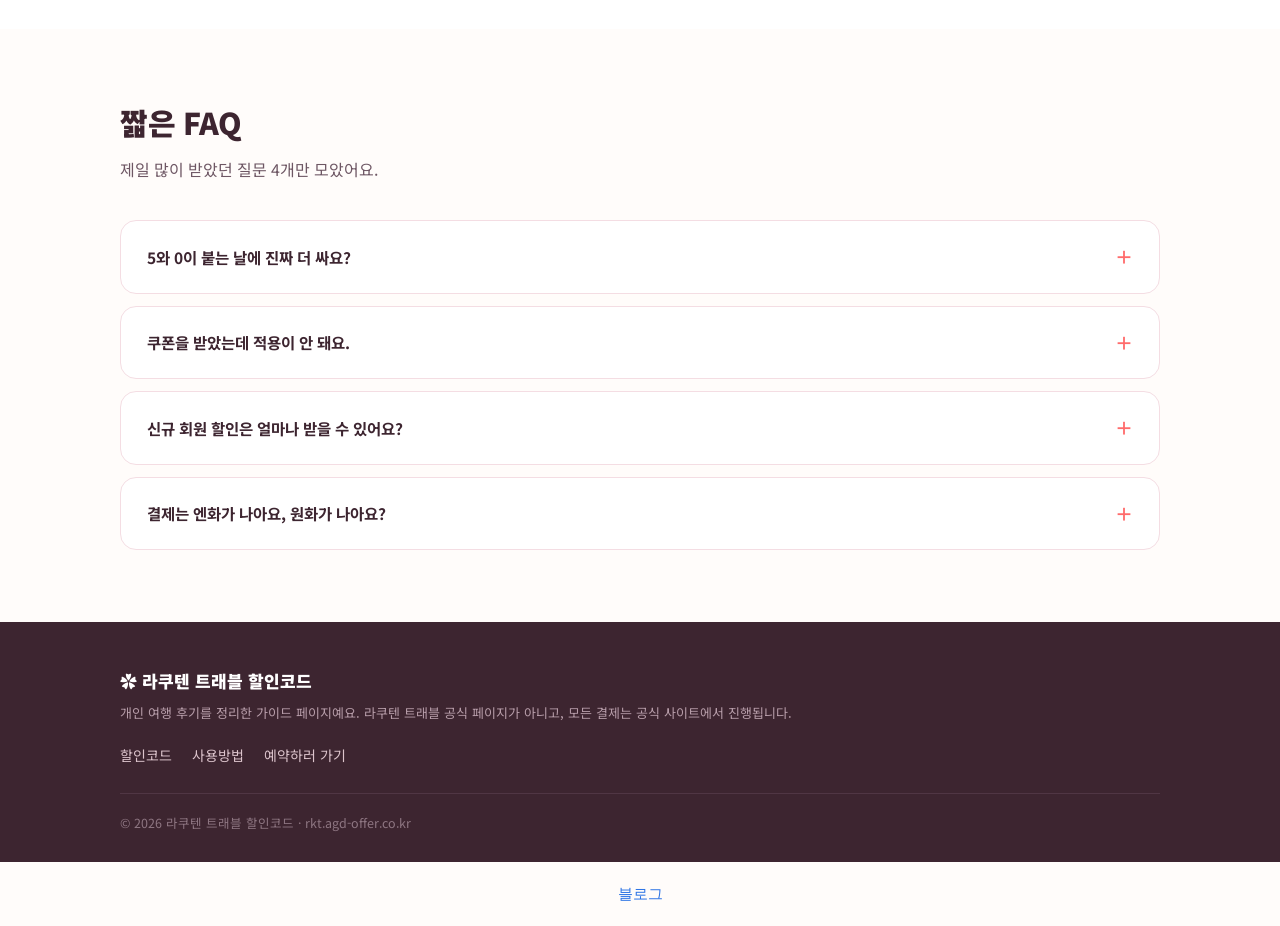
==== commit 3125ce11: "블로그 구조 추가" ====
--- a/index.html
+++ b/index.html
@@ -7,6 +7,7 @@
 <meta name="description" content="라쿠텐 트래블 더 싸게 예약하는 법. 5와 0이 붙는 날, Seasonal Sale, 신규 할인까지 — 실제 써본 후기로 정리한 라쿠텐 트래블 할인코드 가이드.">
 <meta name="robots" content="index, follow">
 <meta name="author" content="라쿠텐 트래블 할인코드">
+<meta name="naver-site-verification" content="c6860183d1030287824287602e28eaa4a0bbb1d8" />
 <link rel="canonical" href="https://rkt.agd-offer.co.kr/">
 
 <meta property="og:site_name" content="라쿠텐 트래블 할인코드">
@@ -283,5 +284,10 @@
 <div class="toast" id="toast" role="status" aria-live="polite">복사됨!</div>
 
 <script src="assets/js/main.js"></script>
+
+<!-- blog-link-added -->
+<div style="text-align:center;padding:20px 16px;font:15px/1.6 Pretendard,system-ui,sans-serif">
+  <a href="/blog/" style="color:#2A72E5;text-decoration:none">블로그</a>
+</div>
 </body>
 </html>
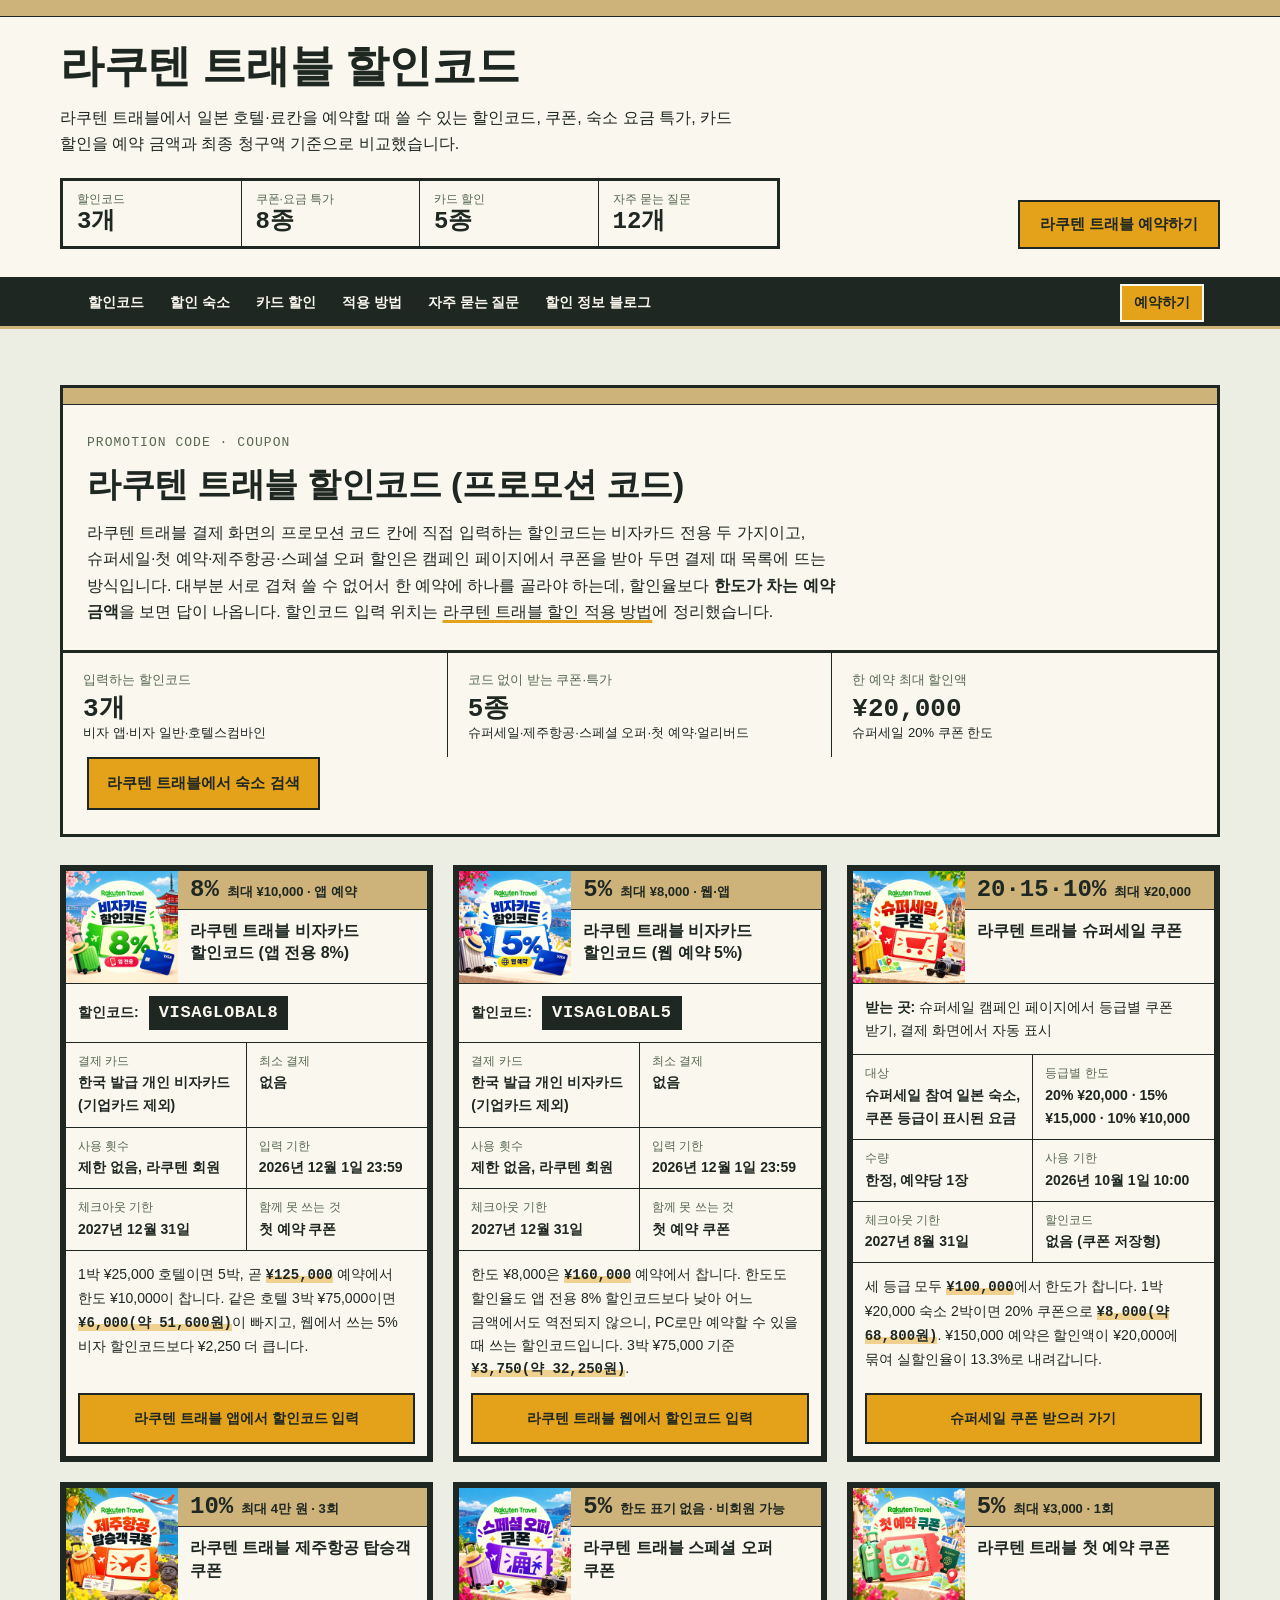
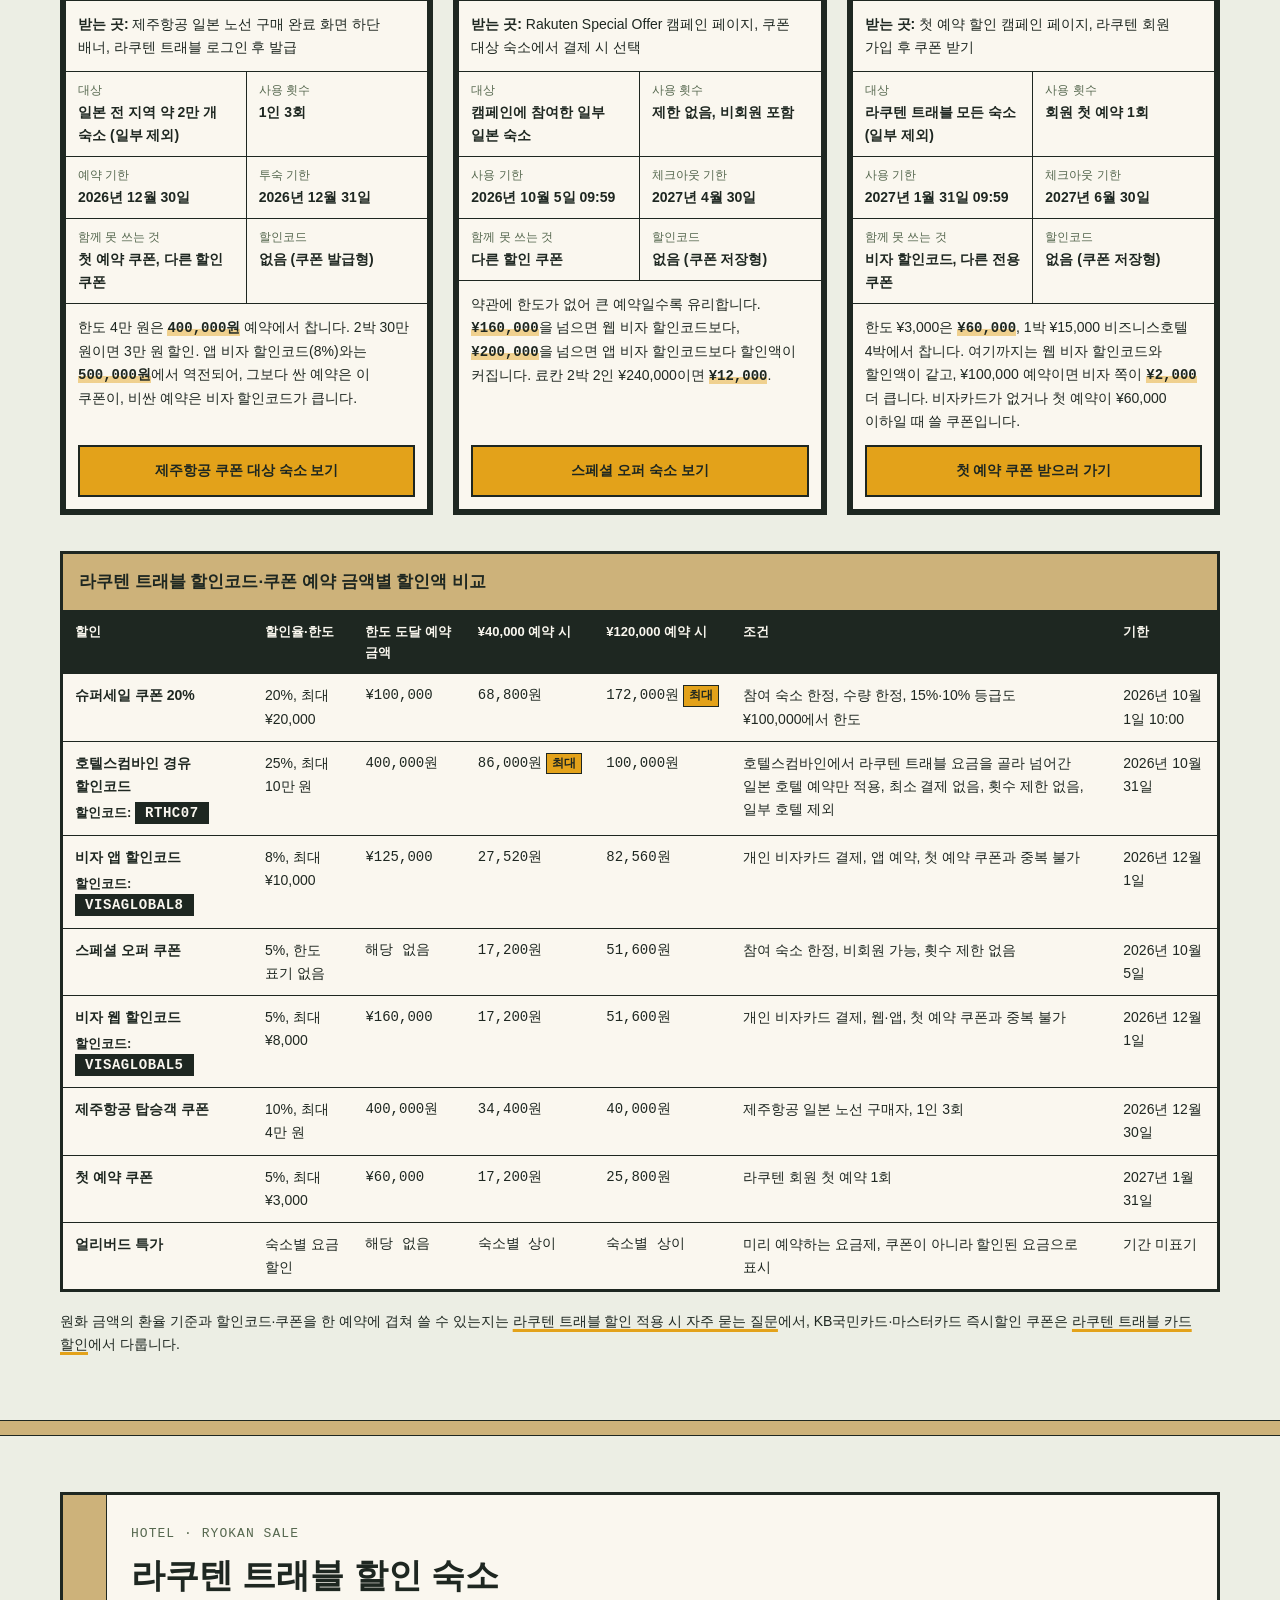
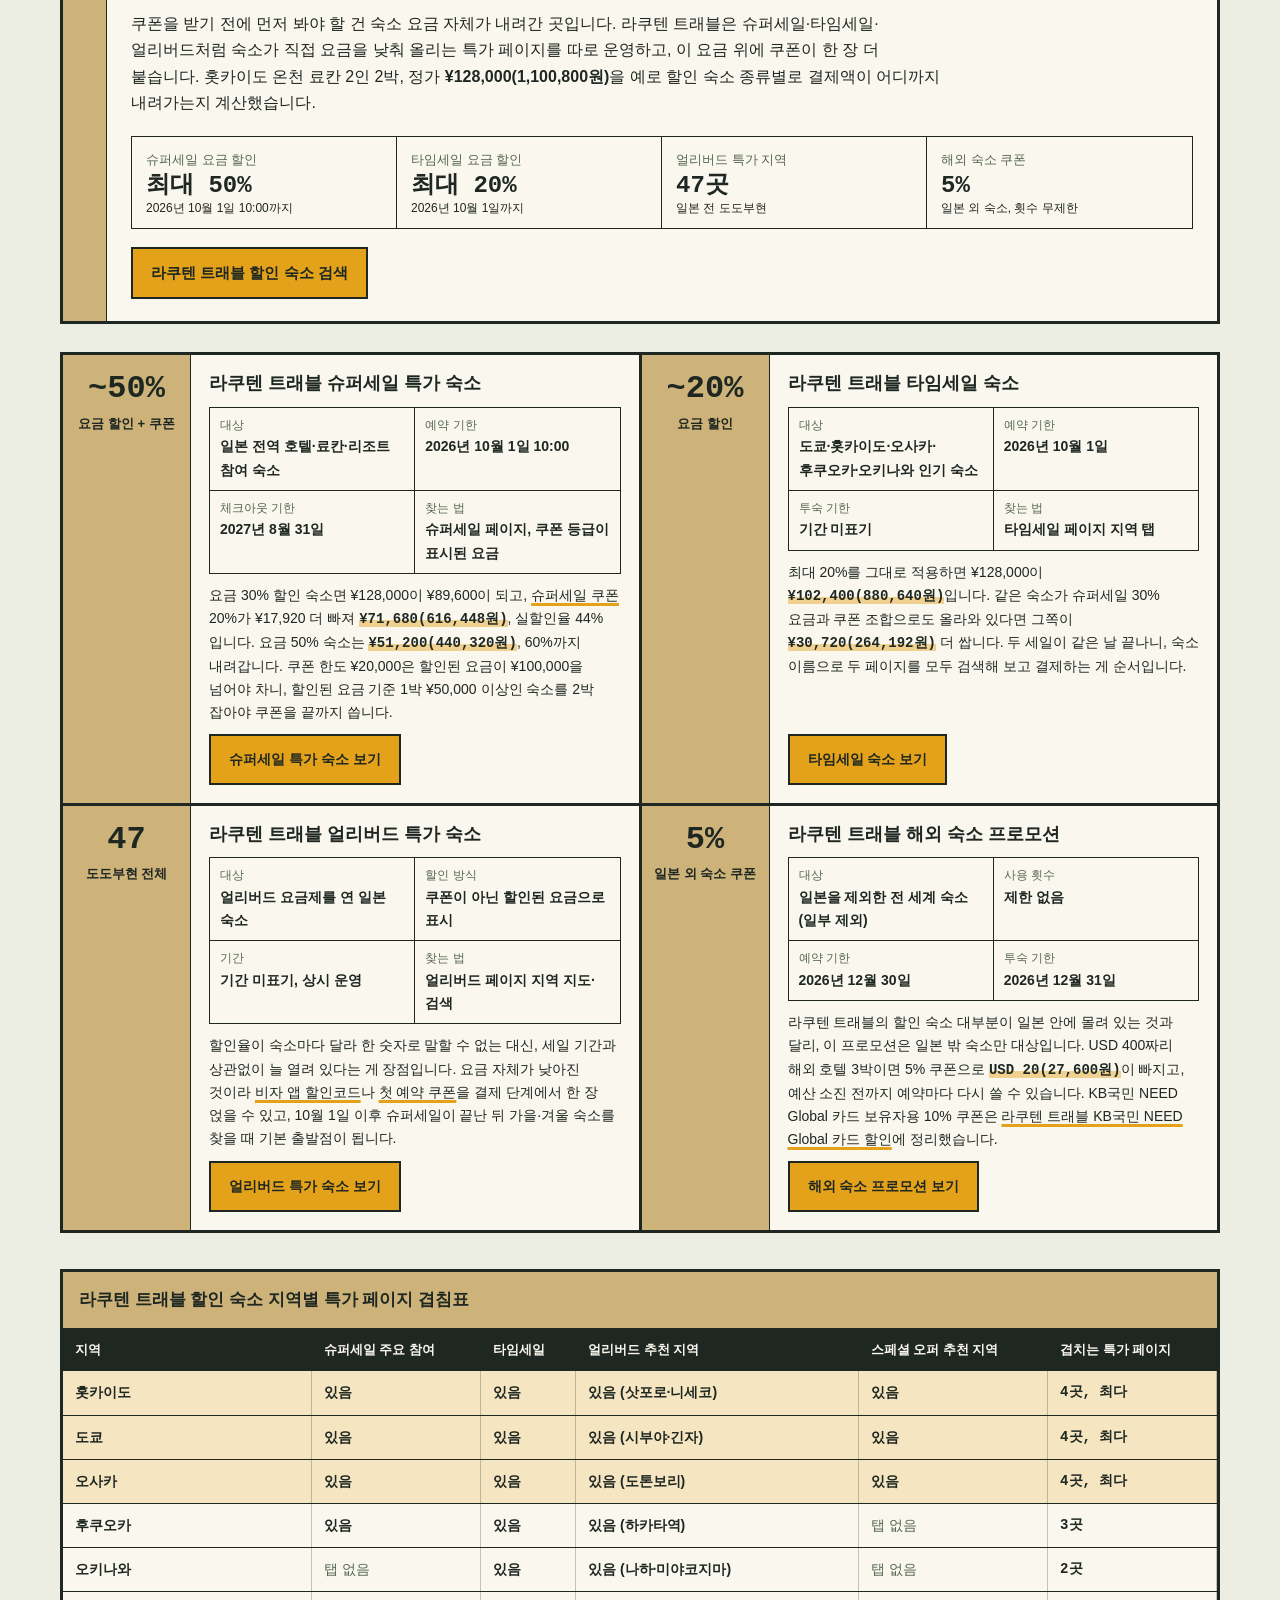
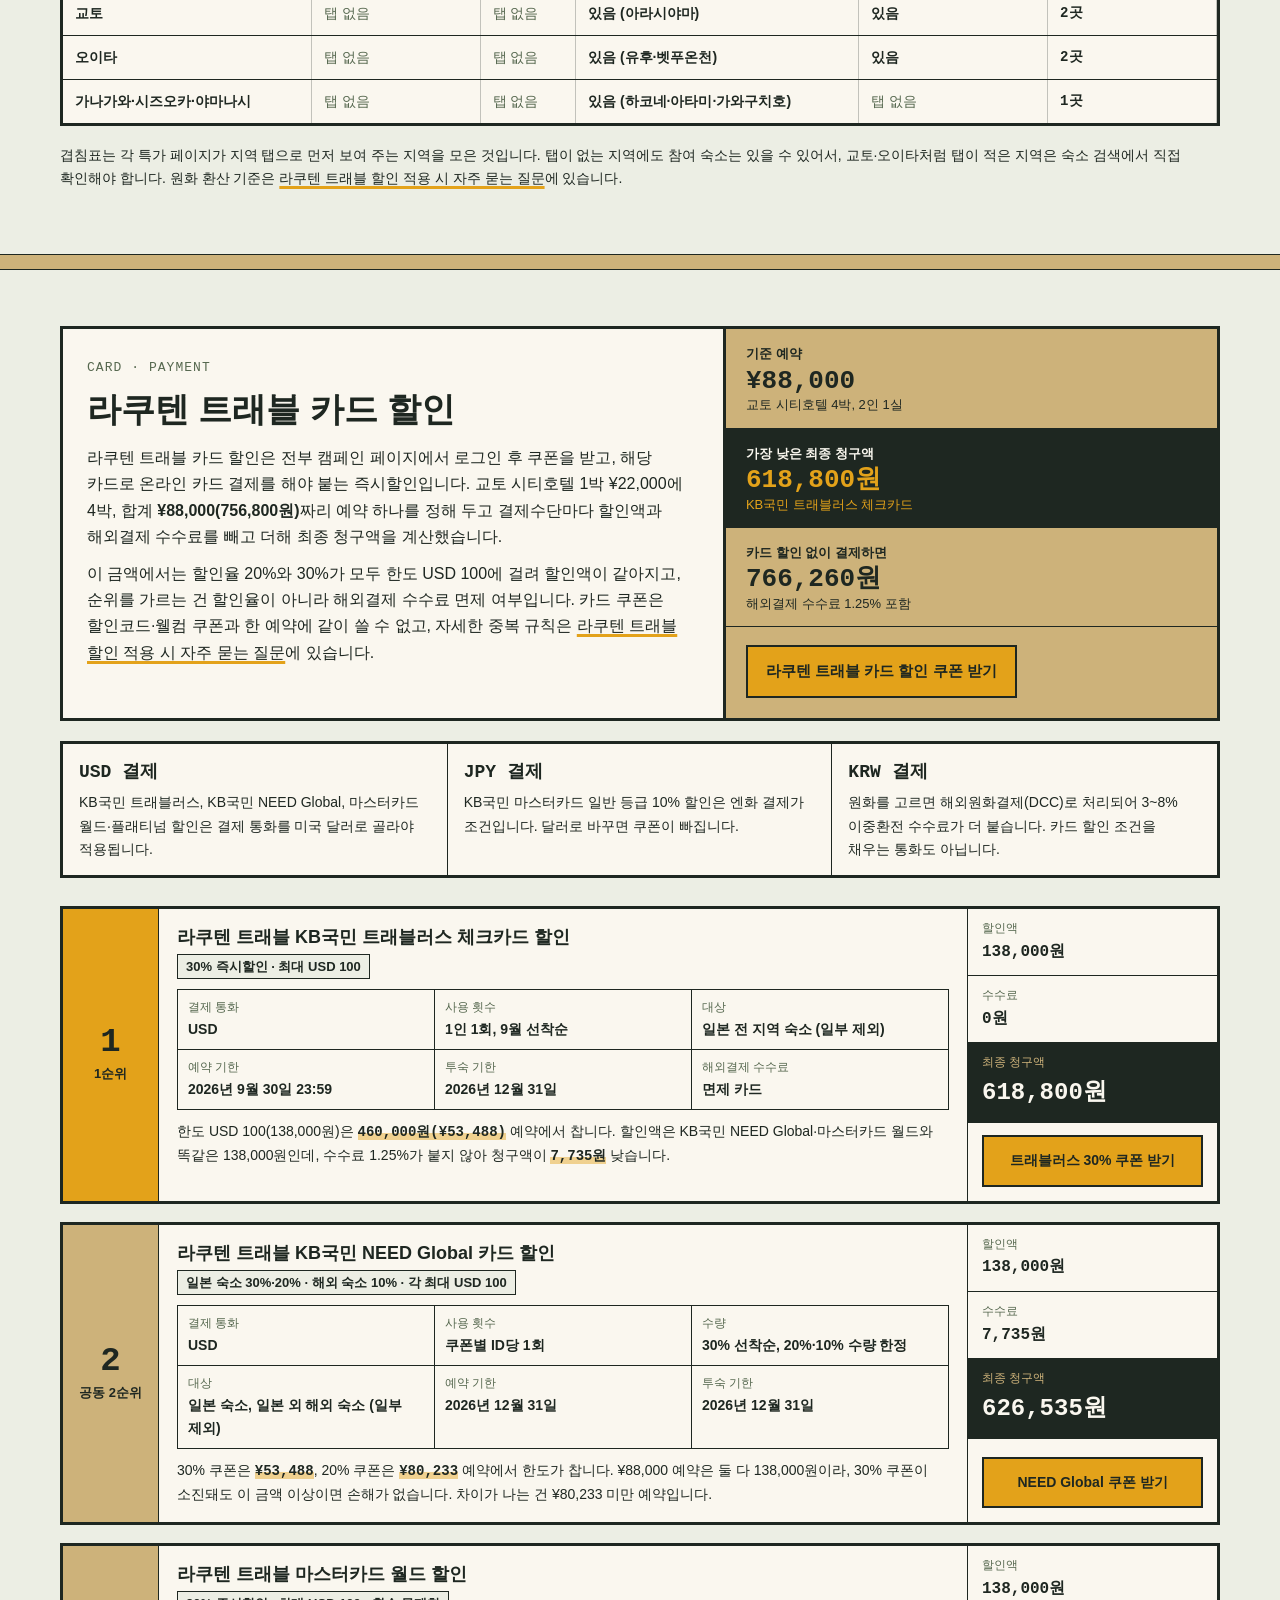
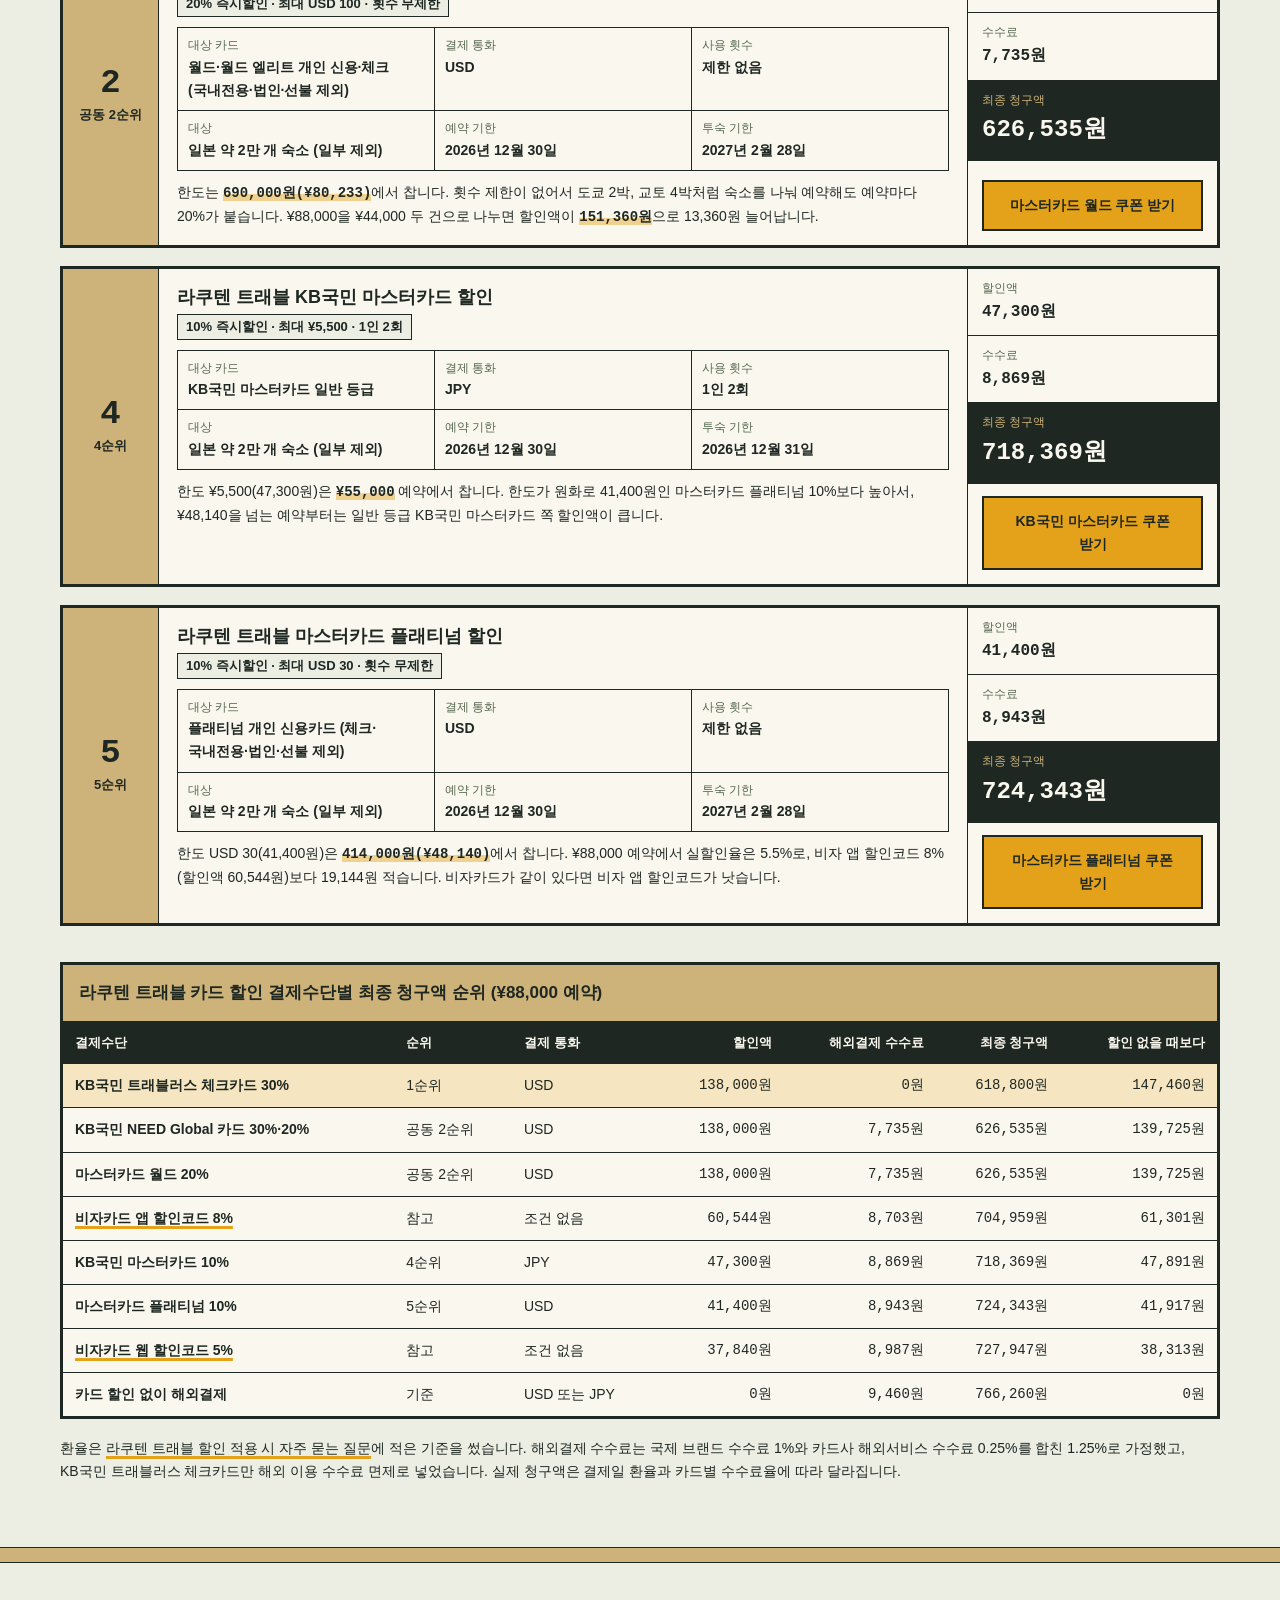
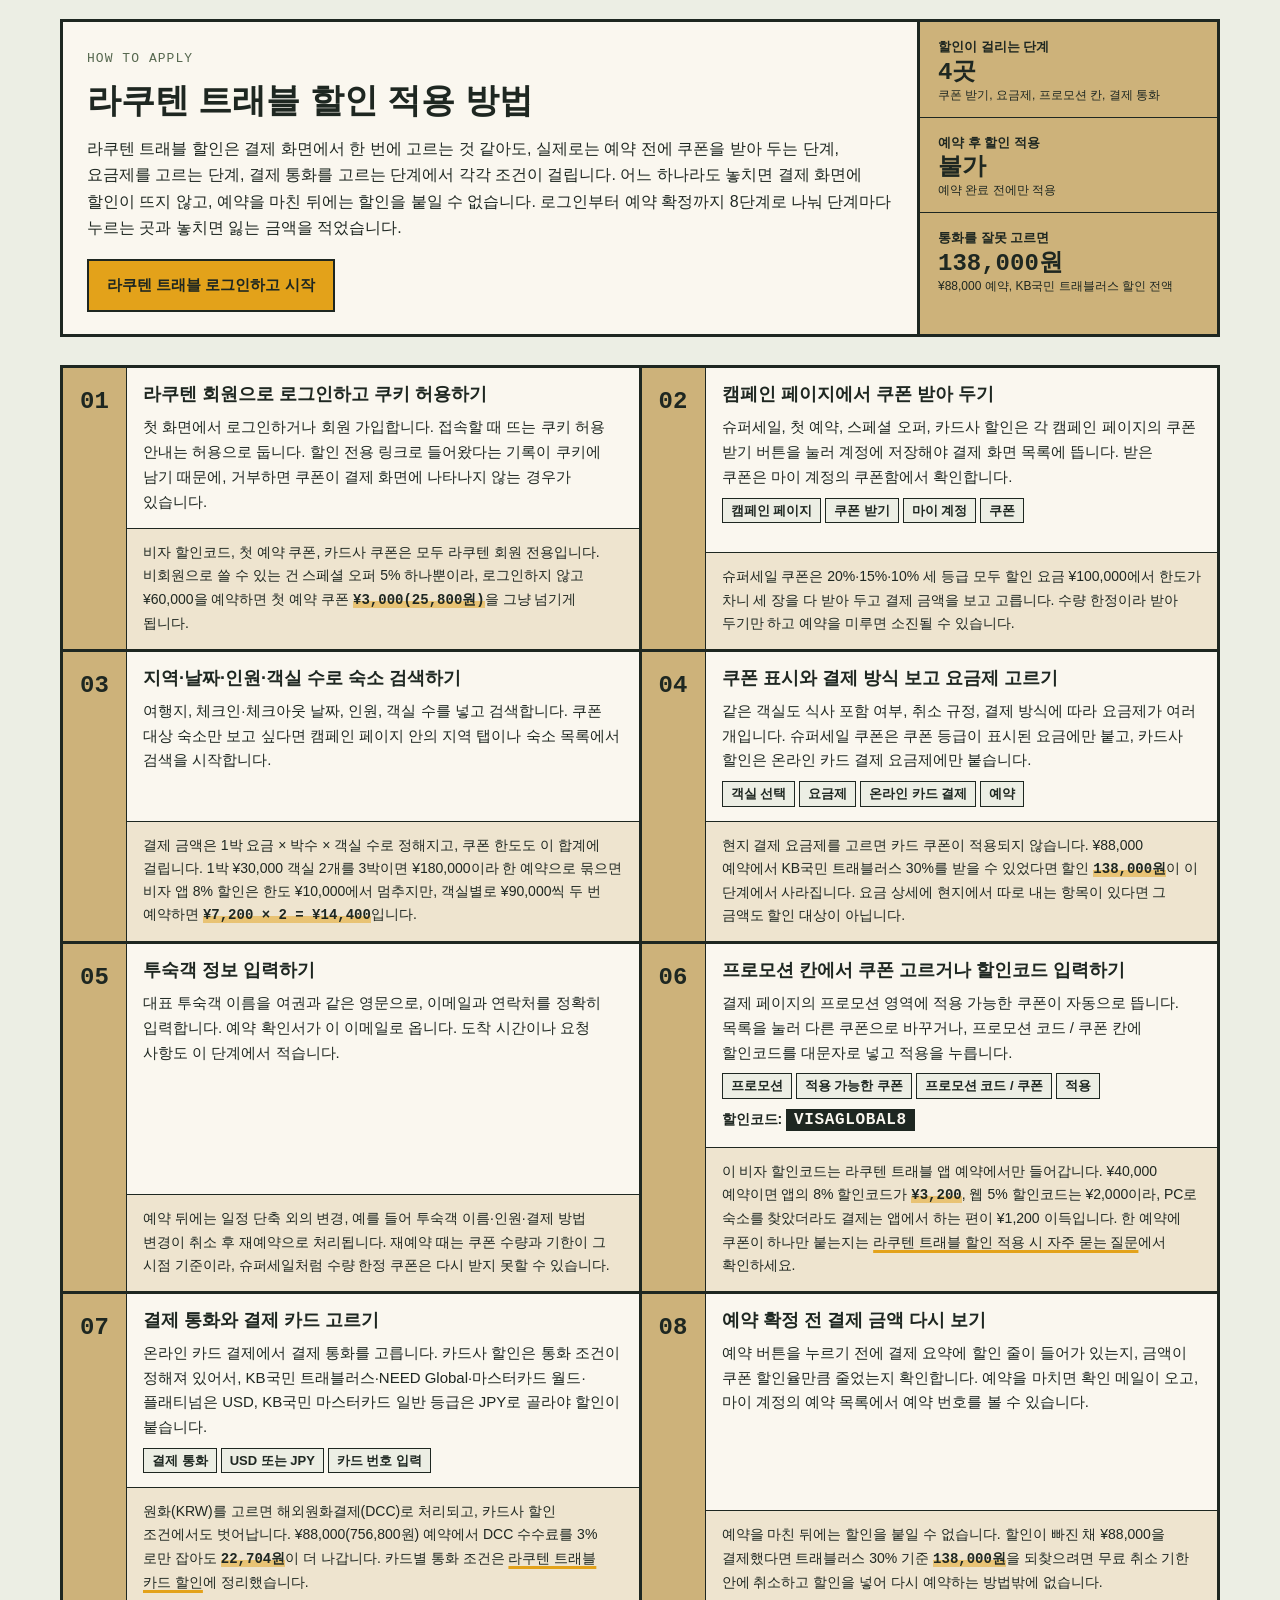
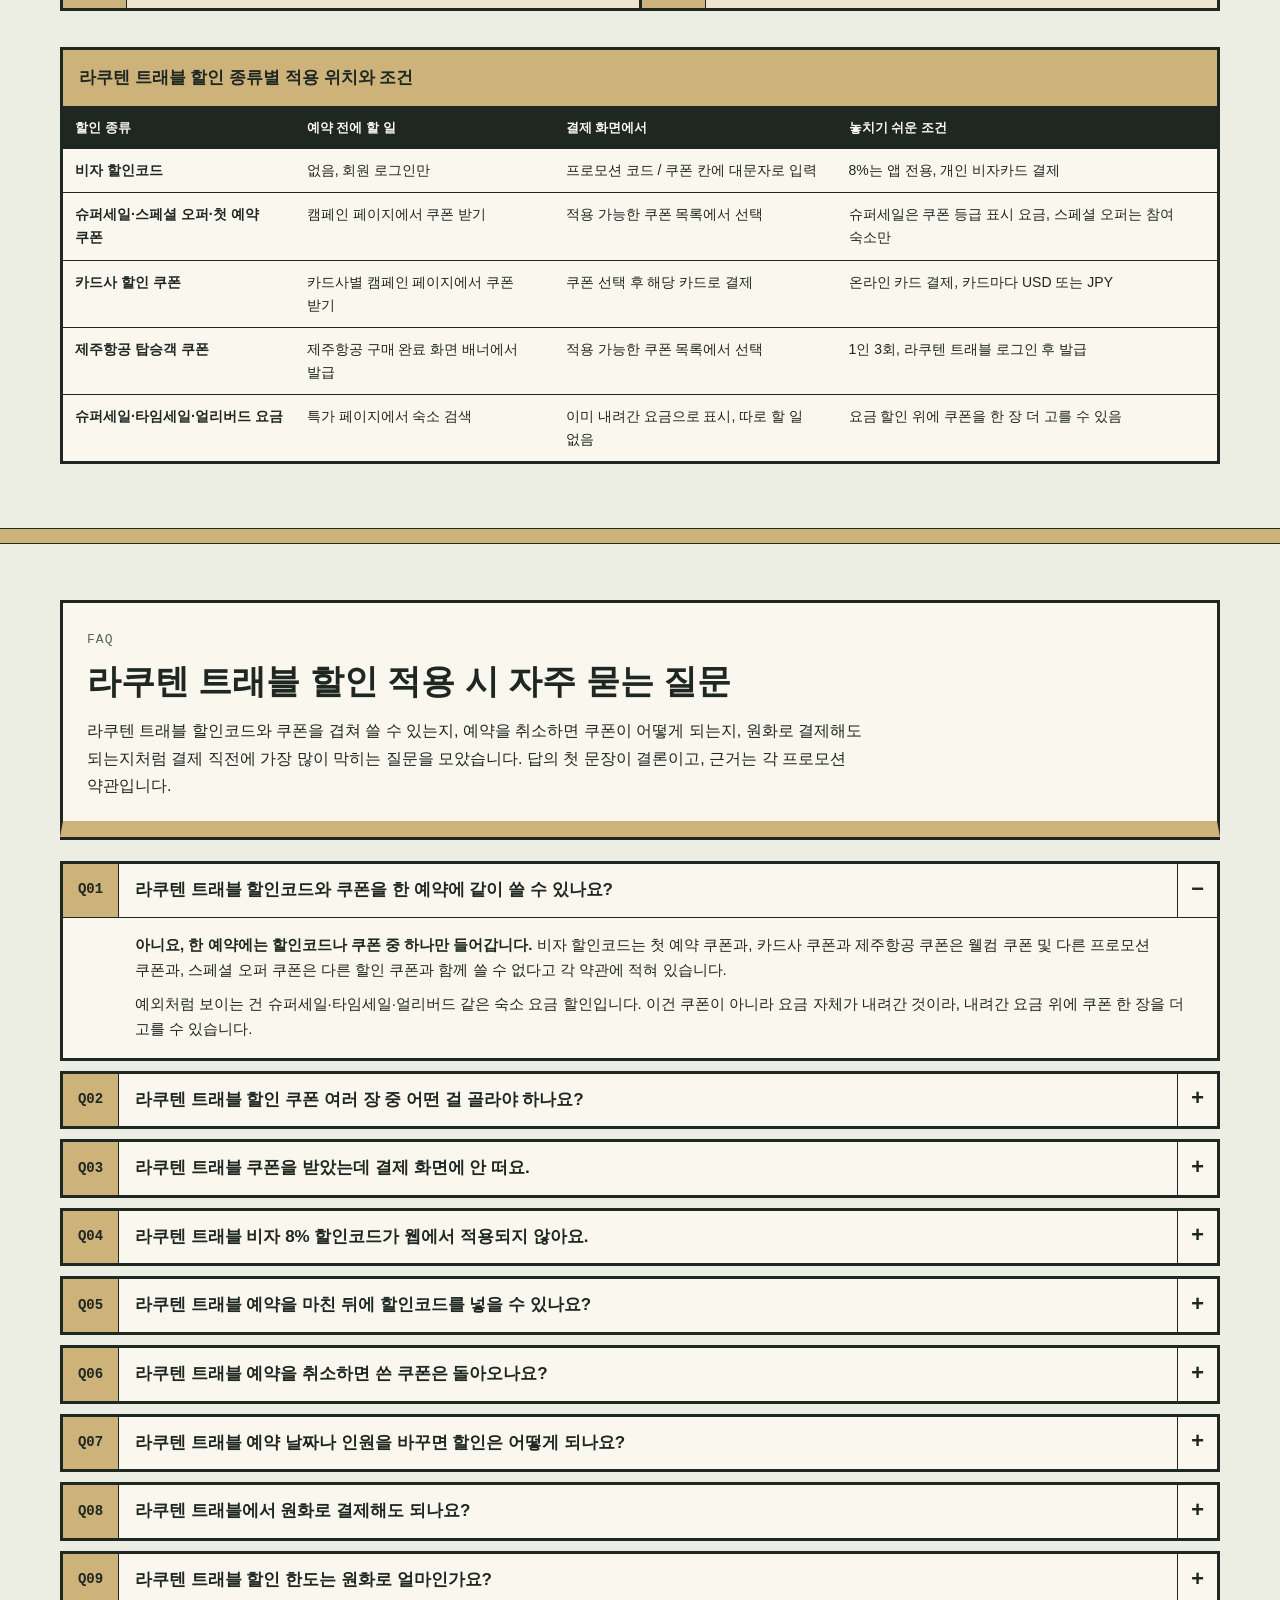
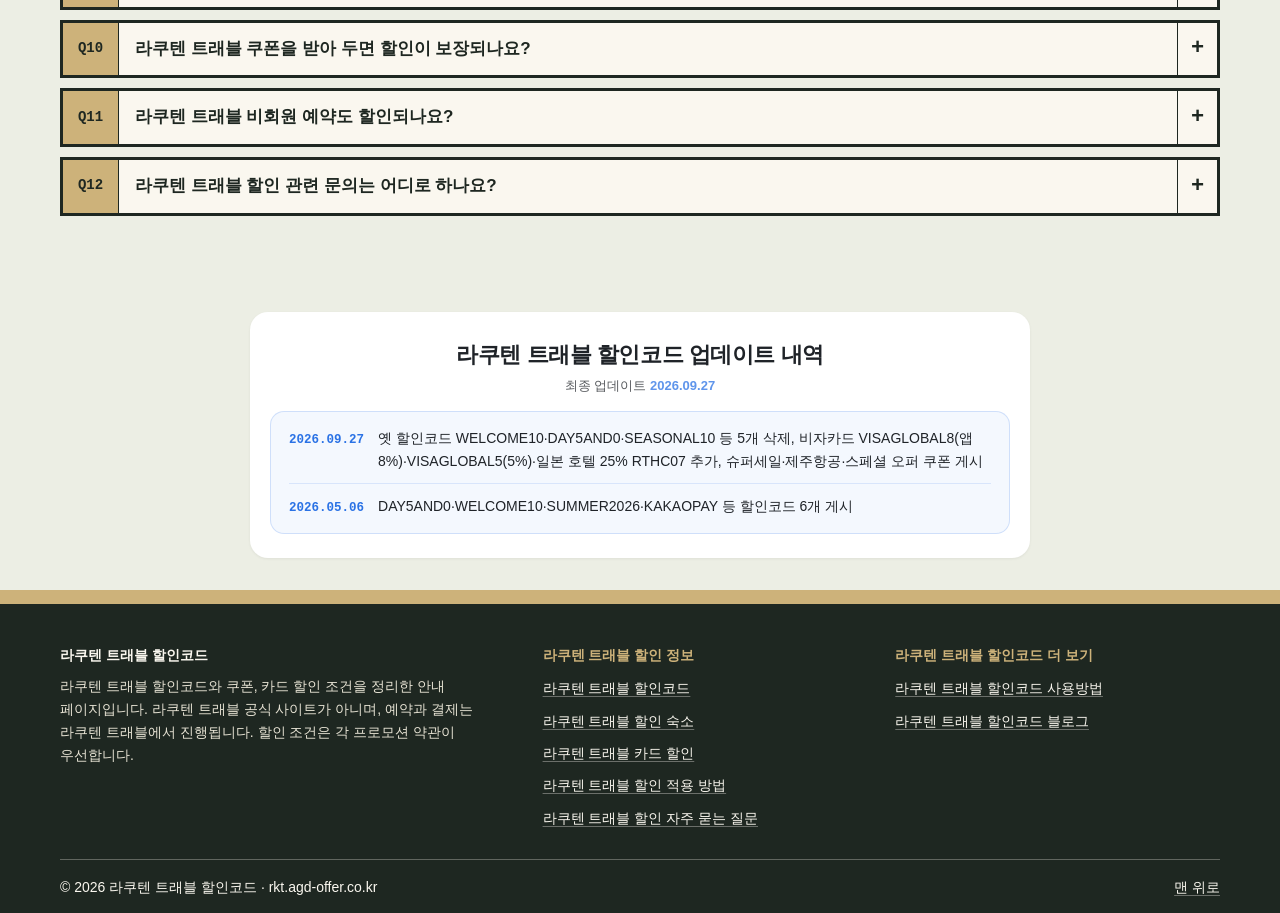
==== commit 10a8de35: "메인 페이지를 새 디자인으로 교체 · 업데이트 내역 추가 Co-Authored-By: Claude Opus 5.5 (1M context) <noreply@anthropic.com>" ====
--- a/index.html
+++ b/index.html
@@ -5,289 +5,1538 @@
 <meta name="viewport" content="width=device-width, initial-scale=1.0">
 <title>라쿠텐 트래블 할인코드</title>
 <meta name="description" content="라쿠텐 트래블 더 싸게 예약하는 법. 5와 0이 붙는 날, Seasonal Sale, 신규 할인까지 — 실제 써본 후기로 정리한 라쿠텐 트래블 할인코드 가이드.">
+<meta name="naver-site-verification" content="c6860183d1030287824287602e28eaa4a0bbb1d8">
 <meta name="robots" content="index, follow">
-<meta name="author" content="라쿠텐 트래블 할인코드">
-<meta name="naver-site-verification" content="c6860183d1030287824287602e28eaa4a0bbb1d8" />
 <link rel="canonical" href="https://rkt.agd-offer.co.kr/">
-
 <meta property="og:site_name" content="라쿠텐 트래블 할인코드">
 <meta property="og:locale" content="ko_KR">
 <meta property="og:type" content="website">
 <meta property="og:title" content="라쿠텐 트래블 할인코드">
-<meta property="og:description" content="실제 써본 후기로 정리한 라쿠텐 트래블 할인코드 가이드. 5와 0이 붙는 날부터 시즌 세일까지.">
+<meta property="og:description" content="라쿠텐 트래블 더 싸게 예약하는 법. 5와 0이 붙는 날, Seasonal Sale, 신규 할인까지 — 실제 써본 후기로 정리한 라쿠텐 트래블 할인코드 가이드.">
 <meta property="og:url" content="https://rkt.agd-offer.co.kr/">
-
-<meta name="twitter:card" content="summary_large_image">
+<meta name="twitter:card" content="summary">
 <meta name="twitter:title" content="라쿠텐 트래블 할인코드">
-<meta name="twitter:description" content="일본 여행 갈 때 보는 라쿠텐 트래블 가이드.">
-
-<link rel="preconnect" href="https://fonts.googleapis.com">
-<link rel="preconnect" href="https://fonts.gstatic.com" crossorigin>
-<link href="https://fonts.googleapis.com/css2?family=Noto+Sans+KR:wght@400;500;700;800;900&display=swap" rel="stylesheet">
-<link rel="stylesheet" href="assets/css/style.css">
-
+<meta name="twitter:description" content="라쿠텐 트래블 더 싸게 예약하는 법. 5와 0이 붙는 날, Seasonal Sale, 신규 할인까지 — 실제 써본 후기로 정리한 라쿠텐 트래블 할인코드 가이드.">
 <script type="application/ld+json">
 {
   "@context": "https://schema.org",
-  "@type": "WebSite",
-  "name": "라쿠텐 트래블 할인코드",
-  "url": "https://rkt.agd-offer.co.kr/",
-  "inLanguage": "ko-KR",
-  "publisher": { "@type": "Organization", "name": "라쿠텐 트래블 할인코드" }
-}
-</script>
-<script type="application/ld+json">
-{
-  "@context": "https://schema.org",
-  "@type": "BreadcrumbList",
-  "itemListElement": [
-    { "@type": "ListItem", "position": 1, "name": "홈", "item": "https://rkt.agd-offer.co.kr/" }
-  ]
-}
-</script>
-<script type="application/ld+json">
-{
-  "@context": "https://schema.org",
-  "@type": "FAQPage",
-  "mainEntity": [
+  "@graph": [
     {
-      "@type": "Question",
-      "name": "5와 0이 붙는 날에 진짜 더 싸요?",
-      "acceptedAnswer": {
-        "@type": "Answer",
-        "text": "체감상 가장 큰 할인이에요. 매월 5·10·15·20·25·30일 자정에 트래블 쿠폰 10%와 숙(宿) 쿠폰 10%를 같이 적용하면 최대 20%까지 빠집니다. 다만 선착순이라 자정에 바로 잡으셔야 해요."
+      "@type": "Organization",
+      "@id": "https://rkt.agd-offer.co.kr/#organization",
+      "name": "라쿠텐 트래블 할인코드",
+      "url": "https://rkt.agd-offer.co.kr/"
+    },
+    {
+      "@type": "WebSite",
+      "@id": "https://rkt.agd-offer.co.kr/#website",
+      "url": "https://rkt.agd-offer.co.kr/",
+      "name": "라쿠텐 트래블 할인코드",
+      "inLanguage": "ko-KR",
+      "publisher": {
+        "@id": "https://rkt.agd-offer.co.kr/#organization"
       }
     },
     {
-      "@type": "Question",
-      "name": "쿠폰을 받았는데 적용이 안 돼요.",
-      "acceptedAnswer": {
-        "@type": "Answer",
-        "text": "저도 처음에 그랬어요. 한국어 사이트(travel.rakuten.com/kor/) 인지 먼저 보시고, 쿠키 허용을 켰는지 확인하세요. 그래도 안 되면 그 숙소가 쿠폰 적용 대상이 아닐 수 있어요."
+      "@type": "WebPage",
+      "@id": "https://rkt.agd-offer.co.kr/#webpage",
+      "url": "https://rkt.agd-offer.co.kr/",
+      "name": "라쿠텐 트래블 할인코드",
+      "description": "라쿠텐 트래블 더 싸게 예약하는 법. 5와 0이 붙는 날, Seasonal Sale, 신규 할인까지 — 실제 써본 후기로 정리한 라쿠텐 트래블 할인코드 가이드.",
+      "inLanguage": "ko-KR",
+      "isPartOf": {
+        "@id": "https://rkt.agd-offer.co.kr/#website"
+      },
+      "breadcrumb": {
+        "@id": "https://rkt.agd-offer.co.kr/#breadcrumb"
+      },
+      "mainEntity": {
+        "@id": "https://rkt.agd-offer.co.kr/#sections"
+      },
+      "datePublished": "2026-05-06T20:27:26+09:00",
+      "dateModified": "2026-09-27T17:46:00+09:00",
+      "publisher": {
+        "@id": "https://rkt.agd-offer.co.kr/#organization"
       }
     },
     {
-      "@type": "Question",
-      "name": "신규 회원 할인은 얼마나 받을 수 있어요?",
-      "acceptedAnswer": {
-        "@type": "Answer",
-        "text": "가입하고 첫 예약 때 10~15% 정도 받았어요. 시즌마다 좀 다르긴 해서 가입 시점에 발급된 쿠폰의 조건을 꼭 보고 결정하시는 게 좋아요."
-      }
+      "@type": "BreadcrumbList",
+      "@id": "https://rkt.agd-offer.co.kr/#breadcrumb",
+      "itemListElement": [
+        {
+          "@type": "ListItem",
+          "position": 1,
+          "name": "라쿠텐 트래블 할인코드",
+          "item": "https://rkt.agd-offer.co.kr/"
+        }
+      ]
     },
     {
-      "@type": "Question",
-      "name": "결제는 엔화가 나아요, 원화가 나아요?",
-      "acceptedAnswer": {
-        "@type": "Answer",
-        "text": "엔화(JPY) + 해외 수수료 면제 카드 조합이 제일 저렴해요. 원화 결제(DCC)로 두면 라쿠텐 환율과 카드사 환율이 겹쳐서 1~3% 정도 더 나오더라고요."
-      }
+      "@type": "ItemList",
+      "@id": "https://rkt.agd-offer.co.kr/#sections",
+      "name": "라쿠텐 트래블 할인 정보 목차",
+      "itemListElement": [
+        {
+          "@type": "ListItem",
+          "position": 1,
+          "name": "라쿠텐 트래블 할인코드 (프로모션 코드)",
+          "url": "https://rkt.agd-offer.co.kr/#codes"
+        },
+        {
+          "@type": "ListItem",
+          "position": 2,
+          "name": "라쿠텐 트래블 할인 숙소",
+          "url": "https://rkt.agd-offer.co.kr/#deals"
+        },
+        {
+          "@type": "ListItem",
+          "position": 3,
+          "name": "라쿠텐 트래블 카드 할인",
+          "url": "https://rkt.agd-offer.co.kr/#cards"
+        },
+        {
+          "@type": "ListItem",
+          "position": 4,
+          "name": "라쿠텐 트래블 할인 적용 방법",
+          "url": "https://rkt.agd-offer.co.kr/#howto"
+        },
+        {
+          "@type": "ListItem",
+          "position": 5,
+          "name": "라쿠텐 트래블 할인 적용 시 자주 묻는 질문",
+          "url": "https://rkt.agd-offer.co.kr/#faq"
+        }
+      ]
     }
   ]
 }
 </script>
+<style>
+html{scroll-behavior:smooth}
+body{margin:0;background:#ECEEE4;color:#1E2721;font-family:-apple-system,BlinkMacSystemFont,"Apple SD Gothic Neo","Pretendard","Noto Sans KR",sans-serif;-webkit-text-size-adjust:100%}
+.rx :where(h1,p,dl,dt,dd,ul,li){margin:0;padding:0}
+.rx :where(*,*::before,*::after){box-sizing:border-box}
+.rx-top{background:#FAF7EF;border-bottom:3px solid #1E2721;position:relative;padding:40px 16px 28px;word-break:keep-all}
+.rx-top::before{content:"";position:absolute;left:0;right:0;top:0;height:16px;background:#CDB27A;border-bottom:1px solid #1E2721}
+.rx-inner{max-width:1160px;margin:0 auto}
+.rx-top-grid{display:grid;grid-template-columns:minmax(0,1fr) auto;gap:24px;align-items:end}
+.rx-top h1{font-size:clamp(28px,5vw,44px);line-height:1.2;font-weight:800;letter-spacing:-.01em}
+.rx-desc{margin-top:12px;font-size:16px;line-height:1.65;max-width:720px}
+.rx-stats{display:grid;grid-template-columns:repeat(4,minmax(0,1fr));margin-top:20px;border:3px solid #1E2721;max-width:720px}
+.rx-stats>div{padding:10px 14px;border-right:1px solid #1E2721}
+.rx-stats>div:last-child{border-right:0}
+.rx-stats dt{font-size:12px;color:#56684F}
+.rx-stats dd{font-family:ui-monospace,SFMono-Regular,Menlo,Consolas,monospace;font-size:24px;font-weight:800;line-height:1.2}
+.rx-cta{display:inline-block;background:#E3A21A;color:#1E2721;font-weight:800;font-size:15px;padding:13px 20px;border:2px solid #1E2721;text-decoration:none;text-align:center;white-space:nowrap}
+.rx-cta:hover,.rx-cta:focus-visible{background:#1E2721;color:#FAF7EF}
+.rx-nav{position:sticky;top:0;z-index:20;background:#1E2721;border-bottom:3px solid #CDB27A}
+.rx-nav .rx-inner{display:flex;align-items:center;gap:8px;padding:0 16px}
+.rx-nav ul{margin:0;padding:0;list-style:none;display:flex;gap:2px;overflow-x:auto;scrollbar-width:none;flex:1;min-width:0}
+.rx-nav ul::-webkit-scrollbar{display:none}
+.rx-nav a{display:block;color:#FAF7EF;text-decoration:none;font-size:14px;font-weight:700;padding:14px 12px;white-space:nowrap}
+.rx-nav a:hover,.rx-nav a:focus-visible{color:#E3A21A}
+.rx-nav .rx-navcta{background:#E3A21A;color:#1E2721;padding:8px 12px;border:2px solid #FAF7EF;flex:none}
+.rx-nav .rx-navcta:hover,.rx-nav .rx-navcta:focus-visible{background:#FAF7EF;color:#1E2721}
+.rx-sep{height:14px;background:#CDB27A;border-top:1px solid #1E2721;border-bottom:1px solid #1E2721}
+.rx-foot{background:#1E2721;color:#FAF7EF;padding:40px 16px 28px;border-top:14px solid #CDB27A;word-break:keep-all;line-height:1.65}
+.rx-foot-grid{display:grid;grid-template-columns:minmax(0,1.4fr) minmax(0,1fr) minmax(0,1fr);gap:28px}
+.rx-foot-name{font-size:20px;font-weight:800}
+.rx-foot p{font-size:14px}
+.rx-foot-name+p{margin-top:8px;color:#E6E2D3}
+.rx-foot-title{font-size:13px;font-weight:800;color:#CDB27A;margin-bottom:8px}
+.rx-foot ul{list-style:none;display:grid;gap:6px}
+.rx-foot a{color:#FAF7EF;font-size:14px;text-decoration:underline;text-decoration-color:rgba(250,247,239,.35);text-underline-offset:3px}
+.rx-foot a:hover,.rx-foot a:focus-visible{text-decoration-color:#E3A21A}
+.rx-foot-bottom{display:flex;justify-content:space-between;gap:12px;flex-wrap:wrap;margin-top:28px;padding-top:16px;border-top:1px solid rgba(250,247,239,.3);font-size:13px}
+@media (max-width:760px){
+.rx-top{padding:32px 16px 22px}
+.rx-top-grid{grid-template-columns:1fr;gap:16px}
+.rx-stats{grid-template-columns:repeat(2,minmax(0,1fr))}
+.rx-stats>div:nth-child(2){border-right:0}
+.rx-stats>div:nth-child(-n+2){border-bottom:1px solid #1E2721}
+.rx-cta{display:block}
+.rx-nav .rx-inner{padding:0 0 0 8px}
+.rx-nav .rx-navcta{margin-right:8px;font-size:13px}
+.rx-foot-grid{grid-template-columns:1fr;gap:22px}
+}
+</style>
+<meta property="og:image" content="https://rkt.agd-offer.co.kr/images/og-image.jpg">
+<meta name="twitter:image" content="https://rkt.agd-offer.co.kr/images/og-image.jpg">
 </head>
 <body>
-
-<header class="site-header">
-  <div class="container header-inner">
-    <a href="index.html" class="brand">
-      <span class="brand-mark">✿</span>
-      <span class="brand-name">라쿠텐 트래블 할인코드</span>
-    </a>
-    <nav class="nav">
-      <a href="index.html" class="nav-link active">할인코드</a>
-      <a href="how-to-use.html" class="nav-link">사용방법</a>
-    </nav>
+<div class="rx" id="top">
+<header class="rx-top">
+  <div class="rx-inner rx-top-grid">
+    <div>
+      <h1>라쿠텐 트래블 할인코드</h1>
+      <p class="rx-desc">라쿠텐 트래블에서 일본 호텔·료칸을 예약할 때 쓸 수 있는 할인코드, 쿠폰, 숙소 요금 특가, 카드 할인을 예약 금액과 최종 청구액 기준으로 비교했습니다.</p>
+      <dl class="rx-stats">
+        <div><dt>할인코드</dt><dd>3개</dd></div>
+        <div><dt>쿠폰·요금 특가</dt><dd>8종</dd></div>
+        <div><dt>카드 할인</dt><dd>5종</dd></div>
+        <div><dt>자주 묻는 질문</dt><dd>12개</dd></div>
+      </dl>
+    </div>
+    <a class="rx-cta" href="https://app.ac/YbwMP3l13" target="_blank" rel="nofollow sponsored noopener">라쿠텐 트래블 예약하기</a>
   </div>
 </header>
+</div>
+<nav class="rx rx-nav" aria-label="라쿠텐 트래블 할인 정보 목차">
+  <div class="rx-inner">
+    <ul>
+      <li><a href="#codes">할인코드</a></li>
+      <li><a href="#deals">할인 숙소</a></li>
+      <li><a href="#cards">카드 할인</a></li>
+      <li><a href="#howto">적용 방법</a></li>
+      <li><a href="#faq">자주 묻는 질문</a></li>
+<li><a href="/blog/">할인 정보 블로그</a></li>
+    </ul>
+    <a class="rx-navcta" href="https://app.ac/YbwMP3l13" target="_blank" rel="nofollow sponsored noopener">예약하기</a>
+  </div>
+</nav>
+<main>
+<!-- ===== 라쿠텐 트래블 할인코드 (프로모션 코드) ===== -->
+<style>
+.rc :where(h2,h3,p,dl,dt,dd,figure,table,caption,th,td,ul,li){margin:0;padding:0}
+.rc :where(*,*::before,*::after){box-sizing:border-box}
+.rc{--rc-bg:#ECEEE4;--rc-ink:#1E2721;--rc-paper:#FAF7EF;--rc-kraft:#CDB27A;--rc-moss:#56684F;--rc-point:#E3A21A;background:var(--rc-bg);color:var(--rc-ink);font-family:-apple-system,BlinkMacSystemFont,"Apple SD Gothic Neo","Pretendard","Noto Sans KR",sans-serif;line-height:1.65;word-break:keep-all;padding:56px 16px 64px;scroll-margin-top:72px}
+.rc-wrap{max-width:1160px;margin:0 auto}
+.rc-head{border:3px solid var(--rc-ink);background:var(--rc-paper);display:grid;grid-template-columns:1fr;position:relative}
+.rc-head::before{content:"";position:absolute;left:0;right:0;top:0;height:16px;background:var(--rc-kraft);border-bottom:1px solid var(--rc-ink)}
+.rc-intro{padding:44px 24px 24px}
+.rc-intro::before{content:"PROMOTION CODE · COUPON";display:block;font-family:ui-monospace,SFMono-Regular,Menlo,Consolas,monospace;font-size:13px;letter-spacing:.08em;color:var(--rc-moss);margin-bottom:8px}
+.rc h2{font-size:clamp(24px,4vw,34px);line-height:1.3;font-weight:800;letter-spacing:-.01em}
+.rc-lead{margin-top:14px;font-size:16px;max-width:760px}
+.rc-lead a,.rc-note a{color:var(--rc-ink);text-decoration:underline;text-decoration-color:var(--rc-point);text-decoration-thickness:3px;text-underline-offset:3px}
+.rc-stats{display:grid;grid-template-columns:repeat(3,1fr);border-top:3px solid var(--rc-ink)}
+.rc-stats>div{padding:16px 20px;border-right:1px solid var(--rc-ink)}
+.rc-stats>div:last-child{border-right:0}
+.rc-stats dt{font-size:13px;color:var(--rc-moss)}
+.rc-stats dd{font-family:ui-monospace,SFMono-Regular,Menlo,Consolas,monospace;font-size:26px;font-weight:700;line-height:1.2;margin-top:4px}
+.rc-stats dd small{font-family:-apple-system,BlinkMacSystemFont,"Apple SD Gothic Neo","Noto Sans KR",sans-serif;font-size:13px;font-weight:500;display:block;color:var(--rc-ink)}
+.rc-headcta{display:flex;flex-wrap:wrap;gap:12px;align-items:center;padding:0 24px 24px}
+.rc-btn{display:inline-block;background:var(--rc-point);color:var(--rc-ink);font-weight:800;font-size:15px;padding:12px 18px;border:2px solid var(--rc-ink);text-decoration:none}
+.rc-btn:hover,.rc-btn:focus-visible{background:var(--rc-ink);color:var(--rc-paper)}
+.rc-list{list-style:none;display:grid;grid-template-columns:repeat(3,minmax(0,1fr));gap:20px;margin-top:28px}
+.rc-card{background:var(--rc-ink);padding:6px;display:flex;flex-direction:column;height:100%}
+.rc-box{background:var(--rc-paper);display:flex;flex-direction:column;flex:1}
+.rc-top{display:grid;grid-template-columns:112px 1fr;border-bottom:1px solid var(--rc-ink)}
+.rc-thumb{border-right:1px solid var(--rc-ink);background:var(--rc-kraft)}
+.rc-thumb img{display:block;width:112px;height:112px;object-fit:cover;color:transparent;font-size:0}
+.rc-title{display:flex;flex-direction:column}
+.rc-band{background:var(--rc-kraft);border-bottom:1px solid var(--rc-ink);padding:6px 12px;display:flex;align-items:baseline;gap:8px;flex-wrap:wrap}
+.rc-rate{font-family:ui-monospace,SFMono-Regular,Menlo,Consolas,monospace;font-size:24px;font-weight:800;line-height:1.1}
+.rc-cap{font-size:13px;font-weight:600}
+.rc h3{font-size:16px;line-height:1.4;font-weight:800;padding:10px 12px}
+.rc-code{display:flex;flex-wrap:wrap;align-items:center;gap:6px 10px;padding:12px;border-bottom:1px solid var(--rc-ink);font-size:14px;font-weight:700}
+.rc code{font-family:ui-monospace,SFMono-Regular,Menlo,Consolas,monospace;font-size:17px;font-weight:800;background:var(--rc-ink);color:var(--rc-paper);padding:3px 10px;user-select:all;-webkit-user-select:all;word-break:break-all;letter-spacing:.04em}
+.rc-get{padding:12px;border-bottom:1px solid var(--rc-ink);font-size:14px}
+.rc-get b{font-weight:700}
+.rc-grid{display:grid;grid-template-columns:1fr 1fr}
+.rc-grid>div{padding:9px 12px;border-bottom:1px solid var(--rc-ink)}
+.rc-grid>div:nth-child(odd){border-right:1px solid var(--rc-ink)}
+.rc-grid dt{font-size:12px;color:var(--rc-moss)}
+.rc-grid dd{font-size:14px;font-weight:600}
+.rc-calc{padding:12px;font-size:14px;flex:1}
+.rc-calc strong{font-family:ui-monospace,SFMono-Regular,Menlo,Consolas,monospace;font-weight:800;background:linear-gradient(transparent 58%,rgba(227,162,26,.45) 58%)}
+.rc-card .rc-btn{display:block;text-align:center;margin:0 12px 12px;font-size:14px}
+.rc-tablewrap{margin-top:36px;border:3px solid var(--rc-ink);background:var(--rc-paper)}
+.rc table{width:100%;border-collapse:collapse;font-size:14px}
+.rc caption{text-align:left;font-weight:800;font-size:17px;padding:14px 16px;background:var(--rc-kraft);border-bottom:1px solid var(--rc-ink)}
+.rc th,.rc td{border-bottom:1px solid var(--rc-ink);padding:10px 12px;text-align:left;vertical-align:top}
+.rc thead th{font-size:13px;color:var(--rc-paper);background:var(--rc-ink);font-weight:700}
+.rc tbody th{font-weight:800}
+.rc tbody tr:last-child th,.rc tbody tr:last-child td{border-bottom:0}
+.rc td.rc-num{font-family:ui-monospace,SFMono-Regular,Menlo,Consolas,monospace;white-space:nowrap}
+.rc-top1{display:inline-block;margin-left:4px;font-family:-apple-system,BlinkMacSystemFont,"Apple SD Gothic Neo","Noto Sans KR",sans-serif;font-size:12px;font-weight:800;background:var(--rc-point);border:1px solid var(--rc-ink);padding:0 5px}
+.rc th .rc-tcode{display:block;margin-top:4px;font-size:13px;font-weight:700}
+.rc th .rc-tcode code{font-size:14px;white-space:nowrap;word-break:normal}
+.rc thead th:first-child{width:190px}
+.rc-note{margin-top:18px;font-size:14px;color:var(--rc-ink)}
+@media (max-width:1000px){.rc-list{grid-template-columns:repeat(2,minmax(0,1fr))}}
+@media (max-width:760px){
+.rc{padding:40px 16px 48px}
+.rc-intro{padding:38px 16px 18px}
+.rc-headcta{padding:0 16px 18px}
+.rc-stats{grid-template-columns:1fr}
+.rc-stats>div{border-right:0;border-bottom:1px solid var(--rc-ink);padding:12px 16px}
+.rc-stats>div:last-child{border-bottom:0}
+.rc-list{grid-template-columns:1fr}
+.rc table,.rc tbody,.rc tr,.rc th,.rc td,.rc caption{display:block;width:100%}
+.rc thead{position:absolute;width:1px;height:1px;overflow:hidden;clip:rect(0 0 0 0);white-space:nowrap}
+.rc tbody tr{border-bottom:3px solid var(--rc-ink)}
+.rc tbody tr:last-child{border-bottom:0}
+.rc tbody th{background:var(--rc-kraft);border-bottom:1px solid var(--rc-ink)}
+.rc td{display:grid;grid-template-columns:118px minmax(0,1fr);gap:10px;border-bottom:1px solid rgba(30,39,33,.25)}
+.rc td::before{content:attr(data-label);font-family:-apple-system,BlinkMacSystemFont,"Apple SD Gothic Neo","Noto Sans KR",sans-serif;font-size:12px;font-weight:700;color:var(--rc-moss)}
+.rc td.rc-num{white-space:normal}
+.rc tbody tr td:last-child{border-bottom:0}
+}
+@media (max-width:360px){
+.rc-top{grid-template-columns:88px 1fr}
+.rc-thumb img{width:88px;height:88px}
+.rc-grid{grid-template-columns:1fr}
+.rc-grid>div:nth-child(odd){border-right:0}
+.rc td{grid-template-columns:96px minmax(0,1fr)}
+}
+</style>
 
-<main>
+<section class="rc" id="codes" aria-labelledby="rc-title">
+  <div class="rc-wrap">
+    <header class="rc-head">
+      <div class="rc-intro">
+        <h2 id="rc-title">라쿠텐 트래블 할인코드 (프로모션 코드)</h2>
+        <p class="rc-lead">라쿠텐 트래블 결제 화면의 프로모션 코드 칸에 직접 입력하는 할인코드는 비자카드 전용 두 가지이고, 슈퍼세일·첫 예약·제주항공·스페셜 오퍼 할인은 캠페인 페이지에서 쿠폰을 받아 두면 결제 때 목록에 뜨는 방식입니다. 대부분 서로 겹쳐 쓸 수 없어서 한 예약에 하나를 골라야 하는데, 할인율보다 <strong>한도가 차는 예약 금액</strong>을 보면 답이 나옵니다. 할인코드 입력 위치는 <a href="#howto">라쿠텐 트래블 할인 적용 방법</a>에 정리했습니다.</p>
+      </div>
+      <dl class="rc-stats">
+        <div><dt>입력하는 할인코드</dt><dd>3개<small>비자 앱·비자 일반·호텔스컴바인</small></dd></div>
+        <div><dt>코드 없이 받는 쿠폰·특가</dt><dd>5종<small>슈퍼세일·제주항공·스페셜 오퍼·첫 예약·얼리버드</small></dd></div>
+        <div><dt>한 예약 최대 할인액</dt><dd>¥20,000<small>슈퍼세일 20% 쿠폰 한도</small></dd></div>
+      </dl>
+      <div class="rc-headcta">
+        <a class="rc-btn" href="https://app.ac/YbwMP3l13" target="_blank" rel="nofollow sponsored noopener">라쿠텐 트래블에서 숙소 검색</a>
+      </div>
+    </header>
 
-<section class="hero">
-  <div class="container hero-grid">
-    <div class="hero-text">
-      <p class="hero-eyebrow">일본 여행 가이드 · 직접 써본 후기</p>
-      <h1 class="hero-title">라쿠텐 트래블,<br>이렇게 쓰면 더 싸게.</h1>
-      <p class="hero-desc">"일본 여행 어디서 호텔 예약해?" 라는 질문에 친구가 알려준 게 라쿠텐 트래블이었어요. 직접 써보니 5와 0이 붙는 날만 잘 노려도 한 번 예약에 5만 원은 그냥 빠지더라고요. 제가 알게 된 팁들 정리해뒀어요.</p>
-      <div class="hero-cta">
-        <a href="http://app.ac/YbwMP3l13" target="_blank" rel="noopener" class="btn btn-primary">지금 예약하기 →</a>
-        <a href="how-to-use.html" class="btn btn-soft">사용 방법부터 보기</a>
-      </div>
+    <ul class="rc-list">
+      <li>
+        <article class="rc-card" id="rc-visa8">
+          <div class="rc-box">
+            <div class="rc-top">
+              <figure class="rc-thumb"><img src="images/coupon-1.webp" alt="라쿠텐 트래블 비자카드 앱 할인코드" width="250" height="250"></figure>
+              <div class="rc-title">
+                <p class="rc-band"><span class="rc-rate">8%</span><span class="rc-cap">최대 ¥10,000 · 앱 예약</span></p>
+                <h3>라쿠텐 트래블 비자카드 할인코드 (앱 전용 8%)</h3>
+              </div>
+            </div>
+            <p class="rc-code">할인코드: <code>VISAGLOBAL8</code></p>
+            <dl class="rc-grid">
+              <div><dt>결제 카드</dt><dd>한국 발급 개인 비자카드 (기업카드 제외)</dd></div>
+              <div><dt>최소 결제</dt><dd>없음</dd></div>
+              <div><dt>사용 횟수</dt><dd>제한 없음, 라쿠텐 회원</dd></div>
+              <div><dt>입력 기한</dt><dd><time datetime="2026-12-01T23:59+09:00">2026년 12월 1일 23:59</time></dd></div>
+              <div><dt>체크아웃 기한</dt><dd><time datetime="2027-12-31">2027년 12월 31일</time></dd></div>
+              <div><dt>함께 못 쓰는 것</dt><dd>첫 예약 쿠폰</dd></div>
+            </dl>
+            <p class="rc-calc">1박 ¥25,000 호텔이면 5박, 곧 <strong>¥125,000</strong> 예약에서 한도 ¥10,000이 찹니다. 같은 호텔 3박 ¥75,000이면 <strong>¥6,000(약 51,600원)</strong>이 빠지고, 웹에서 쓰는 5% 비자 할인코드보다 ¥2,250 더 큽니다.</p>
+            <a class="rc-btn" href="https://app.ac/YbwMP3l13" target="_blank" rel="nofollow sponsored noopener">라쿠텐 트래블 앱에서 할인코드 입력</a>
+          </div>
+        </article>
+      </li>
+      <li>
+        <article class="rc-card" id="rc-visa5">
+          <div class="rc-box">
+            <div class="rc-top">
+              <figure class="rc-thumb"><img src="images/coupon-2.webp" alt="라쿠텐 트래블 비자카드 웹 할인코드" width="250" height="250" loading="lazy"></figure>
+              <div class="rc-title">
+                <p class="rc-band"><span class="rc-rate">5%</span><span class="rc-cap">최대 ¥8,000 · 웹·앱</span></p>
+                <h3>라쿠텐 트래블 비자카드 할인코드 (웹 예약 5%)</h3>
+              </div>
+            </div>
+            <p class="rc-code">할인코드: <code>VISAGLOBAL5</code></p>
+            <dl class="rc-grid">
+              <div><dt>결제 카드</dt><dd>한국 발급 개인 비자카드 (기업카드 제외)</dd></div>
+              <div><dt>최소 결제</dt><dd>없음</dd></div>
+              <div><dt>사용 횟수</dt><dd>제한 없음, 라쿠텐 회원</dd></div>
+              <div><dt>입력 기한</dt><dd><time datetime="2026-12-01T23:59+09:00">2026년 12월 1일 23:59</time></dd></div>
+              <div><dt>체크아웃 기한</dt><dd><time datetime="2027-12-31">2027년 12월 31일</time></dd></div>
+              <div><dt>함께 못 쓰는 것</dt><dd>첫 예약 쿠폰</dd></div>
+            </dl>
+            <p class="rc-calc">한도 ¥8,000은 <strong>¥160,000</strong> 예약에서 찹니다. 한도도 할인율도 앱 전용 8% 할인코드보다 낮아 어느 금액에서도 역전되지 않으니, PC로만 예약할 수 있을 때 쓰는 할인코드입니다. 3박 ¥75,000 기준 <strong>¥3,750(약 32,250원)</strong>.</p>
+            <a class="rc-btn" href="https://app.ac/YbwMP3l13" target="_blank" rel="nofollow sponsored noopener">라쿠텐 트래블 웹에서 할인코드 입력</a>
+          </div>
+        </article>
+      </li>
+      <li>
+        <article class="rc-card" id="rc-supersale">
+          <div class="rc-box">
+            <div class="rc-top">
+              <figure class="rc-thumb"><img src="images/coupon-3.webp" alt="라쿠텐 트래블 슈퍼세일 쿠폰" width="250" height="250" loading="lazy"></figure>
+              <div class="rc-title">
+                <p class="rc-band"><span class="rc-rate">20·15·10%</span><span class="rc-cap">최대 ¥20,000</span></p>
+                <h3>라쿠텐 트래블 슈퍼세일 쿠폰</h3>
+              </div>
+            </div>
+            <p class="rc-get"><b>받는 곳:</b> 슈퍼세일 캠페인 페이지에서 등급별 쿠폰 받기, 결제 화면에서 자동 표시</p>
+            <dl class="rc-grid">
+              <div><dt>대상</dt><dd>슈퍼세일 참여 일본 숙소, 쿠폰 등급이 표시된 요금</dd></div>
+              <div><dt>등급별 한도</dt><dd>20% ¥20,000 · 15% ¥15,000 · 10% ¥10,000</dd></div>
+              <div><dt>수량</dt><dd>한정, 예약당 1장</dd></div>
+              <div><dt>사용 기한</dt><dd><time datetime="2026-10-01T10:00+09:00">2026년 10월 1일 10:00</time></dd></div>
+              <div><dt>체크아웃 기한</dt><dd><time datetime="2027-08-31">2027년 8월 31일</time></dd></div>
+              <div><dt>할인코드</dt><dd>없음 (쿠폰 저장형)</dd></div>
+            </dl>
+            <p class="rc-calc">세 등급 모두 <strong>¥100,000</strong>에서 한도가 찹니다. 1박 ¥20,000 숙소 2박이면 20% 쿠폰으로 <strong>¥8,000(약 68,800원)</strong>. ¥150,000 예약은 할인액이 ¥20,000에 묶여 실할인율이 13.3%로 내려갑니다.</p>
+            <a class="rc-btn" href="https://app.ac/YbwMP3l13" target="_blank" rel="nofollow sponsored noopener">슈퍼세일 쿠폰 받으러 가기</a>
+          </div>
+        </article>
+      </li>
+      <li>
+        <article class="rc-card" id="rc-jejuair">
+          <div class="rc-box">
+            <div class="rc-top">
+              <figure class="rc-thumb"><img src="images/coupon-4.webp" alt="라쿠텐 트래블 제주항공 쿠폰" width="250" height="250" loading="lazy"></figure>
+              <div class="rc-title">
+                <p class="rc-band"><span class="rc-rate">10%</span><span class="rc-cap">최대 4만 원 · 3회</span></p>
+                <h3>라쿠텐 트래블 제주항공 탑승객 쿠폰</h3>
+              </div>
+            </div>
+            <p class="rc-get"><b>받는 곳:</b> 제주항공 일본 노선 구매 완료 화면 하단 배너, 라쿠텐 트래블 로그인 후 발급</p>
+            <dl class="rc-grid">
+              <div><dt>대상</dt><dd>일본 전 지역 약 2만 개 숙소 (일부 제외)</dd></div>
+              <div><dt>사용 횟수</dt><dd>1인 3회</dd></div>
+              <div><dt>예약 기한</dt><dd><time datetime="2026-12-30">2026년 12월 30일</time></dd></div>
+              <div><dt>투숙 기한</dt><dd><time datetime="2026-12-31">2026년 12월 31일</time></dd></div>
+              <div><dt>함께 못 쓰는 것</dt><dd>첫 예약 쿠폰, 다른 할인 쿠폰</dd></div>
+              <div><dt>할인코드</dt><dd>없음 (쿠폰 발급형)</dd></div>
+            </dl>
+            <p class="rc-calc">한도 4만 원은 <strong>400,000원</strong> 예약에서 찹니다. 2박 30만 원이면 3만 원 할인. 앱 비자 할인코드(8%)와는 <strong>500,000원</strong>에서 역전되어, 그보다 싼 예약은 이 쿠폰이, 비싼 예약은 비자 할인코드가 큽니다.</p>
+            <a class="rc-btn" href="https://app.ac/YbwMP3l13" target="_blank" rel="nofollow sponsored noopener">제주항공 쿠폰 대상 숙소 보기</a>
+          </div>
+        </article>
+      </li>
+      <li>
+        <article class="rc-card" id="rc-special">
+          <div class="rc-box">
+            <div class="rc-top">
+              <figure class="rc-thumb"><img src="images/coupon-5.webp" alt="라쿠텐 트래블 스페셜 오퍼 쿠폰" width="250" height="250" loading="lazy"></figure>
+              <div class="rc-title">
+                <p class="rc-band"><span class="rc-rate">5%</span><span class="rc-cap">한도 표기 없음 · 비회원 가능</span></p>
+                <h3>라쿠텐 트래블 스페셜 오퍼 쿠폰</h3>
+              </div>
+            </div>
+            <p class="rc-get"><b>받는 곳:</b> Rakuten Special Offer 캠페인 페이지, 쿠폰 대상 숙소에서 결제 시 선택</p>
+            <dl class="rc-grid">
+              <div><dt>대상</dt><dd>캠페인에 참여한 일부 일본 숙소</dd></div>
+              <div><dt>사용 횟수</dt><dd>제한 없음, 비회원 포함</dd></div>
+              <div><dt>사용 기한</dt><dd><time datetime="2026-10-05T09:59+09:00">2026년 10월 5일 09:59</time></dd></div>
+              <div><dt>체크아웃 기한</dt><dd><time datetime="2027-04-30">2027년 4월 30일</time></dd></div>
+              <div><dt>함께 못 쓰는 것</dt><dd>다른 할인 쿠폰</dd></div>
+              <div><dt>할인코드</dt><dd>없음 (쿠폰 저장형)</dd></div>
+            </dl>
+            <p class="rc-calc">약관에 한도가 없어 큰 예약일수록 유리합니다. <strong>¥160,000</strong>을 넘으면 웹 비자 할인코드보다, <strong>¥200,000</strong>을 넘으면 앱 비자 할인코드보다 할인액이 커집니다. 료칸 2박 2인 ¥240,000이면 <strong>¥12,000</strong>.</p>
+            <a class="rc-btn" href="https://app.ac/YbwMP3l13" target="_blank" rel="nofollow sponsored noopener">스페셜 오퍼 숙소 보기</a>
+          </div>
+        </article>
+      </li>
+      <li>
+        <article class="rc-card" id="rc-welcome">
+          <div class="rc-box">
+            <div class="rc-top">
+              <figure class="rc-thumb"><img src="images/coupon-6.webp" alt="라쿠텐 트래블 첫 예약 쿠폰" width="250" height="250" loading="lazy"></figure>
+              <div class="rc-title">
+                <p class="rc-band"><span class="rc-rate">5%</span><span class="rc-cap">최대 ¥3,000 · 1회</span></p>
+                <h3>라쿠텐 트래블 첫 예약 쿠폰</h3>
+              </div>
+            </div>
+            <p class="rc-get"><b>받는 곳:</b> 첫 예약 할인 캠페인 페이지, 라쿠텐 회원 가입 후 쿠폰 받기</p>
+            <dl class="rc-grid">
+              <div><dt>대상</dt><dd>라쿠텐 트래블 모든 숙소 (일부 제외)</dd></div>
+              <div><dt>사용 횟수</dt><dd>회원 첫 예약 1회</dd></div>
+              <div><dt>사용 기한</dt><dd><time datetime="2027-01-31T09:59+09:00">2027년 1월 31일 09:59</time></dd></div>
+              <div><dt>체크아웃 기한</dt><dd><time datetime="2027-06-30">2027년 6월 30일</time></dd></div>
+              <div><dt>함께 못 쓰는 것</dt><dd>비자 할인코드, 다른 전용 쿠폰</dd></div>
+              <div><dt>할인코드</dt><dd>없음 (쿠폰 저장형)</dd></div>
+            </dl>
+            <p class="rc-calc">한도 ¥3,000은 <strong>¥60,000</strong>, 1박 ¥15,000 비즈니스호텔 4박에서 찹니다. 여기까지는 웹 비자 할인코드와 할인액이 같고, ¥100,000 예약이면 비자 쪽이 <strong>¥2,000</strong> 더 큽니다. 비자카드가 없거나 첫 예약이 ¥60,000 이하일 때 쓸 쿠폰입니다.</p>
+            <a class="rc-btn" href="https://app.ac/YbwMP3l13" target="_blank" rel="nofollow sponsored noopener">첫 예약 쿠폰 받으러 가기</a>
+          </div>
+        </article>
+      </li>
+    </ul>
+
+    <div class="rc-tablewrap">
+      <table>
+        <caption>라쿠텐 트래블 할인코드·쿠폰 예약 금액별 할인액 비교</caption>
+        <thead>
+          <tr>
+            <th scope="col">할인</th>
+            <th scope="col">할인율·한도</th>
+            <th scope="col">한도 도달 예약 금액</th>
+            <th scope="col">¥40,000 예약 시</th>
+            <th scope="col">¥120,000 예약 시</th>
+            <th scope="col">조건</th>
+            <th scope="col">기한</th>
+          </tr>
+        </thead>
+        <tbody>
+          <tr>
+            <th scope="row">슈퍼세일 쿠폰 20%</th>
+            <td data-label="할인율·한도">20%, 최대 ¥20,000</td>
+            <td class="rc-num" data-label="한도 도달">¥100,000</td>
+            <td class="rc-num" data-label="¥40,000 예약">68,800원</td>
+            <td class="rc-num" data-label="¥120,000 예약"><span>172,000원<span class="rc-top1">최대</span></span></td>
+            <td data-label="조건">참여 숙소 한정, 수량 한정, 15%·10% 등급도 ¥100,000에서 한도</td>
+            <td data-label="기한"><time datetime="2026-10-01T10:00+09:00">2026년 10월 1일 10:00</time></td>
+          </tr>
+          <tr>
+            <th scope="row">호텔스컴바인 경유 할인코드<span class="rc-tcode">할인코드: <code>RTHC07</code></span></th>
+            <td data-label="할인율·한도">25%, 최대 10만 원</td>
+            <td class="rc-num" data-label="한도 도달">400,000원</td>
+            <td class="rc-num" data-label="¥40,000 예약"><span>86,000원<span class="rc-top1">최대</span></span></td>
+            <td class="rc-num" data-label="¥120,000 예약">100,000원</td>
+            <td data-label="조건">호텔스컴바인에서 라쿠텐 트래블 요금을 골라 넘어간 일본 호텔 예약만 적용, 최소 결제 없음, 횟수 제한 없음, 일부 호텔 제외</td>
+            <td data-label="기한"><time datetime="2026-10-31">2026년 10월 31일</time></td>
+          </tr>
+          <tr>
+            <th scope="row">비자 앱 할인코드<span class="rc-tcode">할인코드: <code>VISAGLOBAL8</code></span></th>
+            <td data-label="할인율·한도">8%, 최대 ¥10,000</td>
+            <td class="rc-num" data-label="한도 도달">¥125,000</td>
+            <td class="rc-num" data-label="¥40,000 예약">27,520원</td>
+            <td class="rc-num" data-label="¥120,000 예약">82,560원</td>
+            <td data-label="조건">개인 비자카드 결제, 앱 예약, 첫 예약 쿠폰과 중복 불가</td>
+            <td data-label="기한"><time datetime="2026-12-01T23:59+09:00">2026년 12월 1일</time></td>
+          </tr>
+          <tr>
+            <th scope="row">스페셜 오퍼 쿠폰</th>
+            <td data-label="할인율·한도">5%, 한도 표기 없음</td>
+            <td class="rc-num" data-label="한도 도달">해당 없음</td>
+            <td class="rc-num" data-label="¥40,000 예약">17,200원</td>
+            <td class="rc-num" data-label="¥120,000 예약">51,600원</td>
+            <td data-label="조건">참여 숙소 한정, 비회원 가능, 횟수 제한 없음</td>
+            <td data-label="기한"><time datetime="2026-10-05T09:59+09:00">2026년 10월 5일</time></td>
+          </tr>
+          <tr>
+            <th scope="row">비자 웹 할인코드<span class="rc-tcode">할인코드: <code>VISAGLOBAL5</code></span></th>
+            <td data-label="할인율·한도">5%, 최대 ¥8,000</td>
+            <td class="rc-num" data-label="한도 도달">¥160,000</td>
+            <td class="rc-num" data-label="¥40,000 예약">17,200원</td>
+            <td class="rc-num" data-label="¥120,000 예약">51,600원</td>
+            <td data-label="조건">개인 비자카드 결제, 웹·앱, 첫 예약 쿠폰과 중복 불가</td>
+            <td data-label="기한"><time datetime="2026-12-01T23:59+09:00">2026년 12월 1일</time></td>
+          </tr>
+          <tr>
+            <th scope="row">제주항공 탑승객 쿠폰</th>
+            <td data-label="할인율·한도">10%, 최대 4만 원</td>
+            <td class="rc-num" data-label="한도 도달">400,000원</td>
+            <td class="rc-num" data-label="¥40,000 예약">34,400원</td>
+            <td class="rc-num" data-label="¥120,000 예약">40,000원</td>
+            <td data-label="조건">제주항공 일본 노선 구매자, 1인 3회</td>
+            <td data-label="기한"><time datetime="2026-12-30">2026년 12월 30일</time></td>
+          </tr>
+          <tr>
+            <th scope="row">첫 예약 쿠폰</th>
+            <td data-label="할인율·한도">5%, 최대 ¥3,000</td>
+            <td class="rc-num" data-label="한도 도달">¥60,000</td>
+            <td class="rc-num" data-label="¥40,000 예약">17,200원</td>
+            <td class="rc-num" data-label="¥120,000 예약">25,800원</td>
+            <td data-label="조건">라쿠텐 회원 첫 예약 1회</td>
+            <td data-label="기한"><time datetime="2027-01-31T09:59+09:00">2027년 1월 31일</time></td>
+          </tr>
+          <tr>
+            <th scope="row">얼리버드 특가</th>
+            <td data-label="할인율·한도">숙소별 요금 할인</td>
+            <td class="rc-num" data-label="한도 도달">해당 없음</td>
+            <td class="rc-num" data-label="¥40,000 예약">숙소별 상이</td>
+            <td class="rc-num" data-label="¥120,000 예약">숙소별 상이</td>
+            <td data-label="조건">미리 예약하는 요금제, 쿠폰이 아니라 할인된 요금으로 표시</td>
+            <td data-label="기한">기간 미표기</td>
+          </tr>
+        </tbody>
+      </table>
     </div>
-    <figure class="hero-figure">
-      <img src="https://images.unsplash.com/photo-1522383225653-ed111181a951?w=900&auto=format&fit=crop&q=80" alt="일본 사쿠라(벚꽃) — 라쿠텐 트래블 봄 시즌 예약" loading="eager">
-      <figcaption>봄, 사쿠라 시즌의 일본</figcaption>
-    </figure>
+    <p class="rc-note">원화 금액의 환율 기준과 할인코드·쿠폰을 한 예약에 겹쳐 쓸 수 있는지는 <a href="#faq">라쿠텐 트래블 할인 적용 시 자주 묻는 질문</a>에서, KB국민카드·마스터카드 즉시할인 쿠폰은 <a href="#cards">라쿠텐 트래블 카드 할인</a>에서 다룹니다.</p>
   </div>
 </section>
+<div class="rx-sep" aria-hidden="true"></div>
+<!-- ===== 라쿠텐 트래블 할인 숙소 ===== -->
+<style>
+.rh :where(h2,h3,p,dl,dt,dd,table,caption,th,td,ul,li){margin:0;padding:0}
+.rh :where(*,*::before,*::after){box-sizing:border-box}
+.rh{--rh-bg:#ECEEE4;--rh-ink:#1E2721;--rh-paper:#FAF7EF;--rh-kraft:#CDB27A;--rh-moss:#56684F;--rh-point:#E3A21A;background:var(--rh-bg);color:var(--rh-ink);font-family:-apple-system,BlinkMacSystemFont,"Apple SD Gothic Neo","Pretendard","Noto Sans KR",sans-serif;line-height:1.65;word-break:keep-all;padding:56px 16px 64px;scroll-margin-top:72px}
+.rh-wrap{max-width:1160px;margin:0 auto}
+.rh-head{border:3px solid var(--rh-ink);background:var(--rh-paper);display:grid;grid-template-columns:44px minmax(0,1fr)}
+.rh-head::before{content:"";background:var(--rh-kraft);border-right:1px solid var(--rh-ink)}
+.rh-intro{padding:28px 24px 22px}
+.rh-intro::before{content:"HOTEL · RYOKAN SALE";display:block;font-family:ui-monospace,SFMono-Regular,Menlo,Consolas,monospace;font-size:13px;letter-spacing:.08em;color:var(--rh-moss);margin-bottom:8px}
+.rh h2{font-size:clamp(24px,4vw,34px);line-height:1.3;font-weight:800}
+.rh-lead{margin-top:14px;font-size:16px;max-width:820px}
+.rh-lead a,.rh-note a,.rh-body a{color:var(--rh-ink);text-decoration:underline;text-decoration-color:var(--rh-point);text-decoration-thickness:3px;text-underline-offset:3px}
+.rh-stats{display:grid;grid-template-columns:repeat(4,minmax(0,1fr));margin-top:20px;border:1px solid var(--rh-ink)}
+.rh-stats>div{padding:12px 14px;border-right:1px solid var(--rh-ink)}
+.rh-stats>div:last-child{border-right:0}
+.rh-stats dt{font-size:13px;color:var(--rh-moss)}
+.rh-stats dd{font-family:ui-monospace,SFMono-Regular,Menlo,Consolas,monospace;font-size:24px;font-weight:800;line-height:1.25}
+.rh-stats dd small{display:block;font-family:-apple-system,BlinkMacSystemFont,"Apple SD Gothic Neo","Noto Sans KR",sans-serif;font-size:12px;font-weight:500}
+.rh-btn{display:inline-block;background:var(--rh-point);color:var(--rh-ink);font-weight:800;font-size:15px;padding:12px 18px;border:2px solid var(--rh-ink);text-decoration:none;text-align:center}
+.rh-btn:hover,.rh-btn:focus-visible{background:var(--rh-ink);color:var(--rh-paper)}
+.rh-intro .rh-btn{margin-top:18px}
+.rh-list{list-style:none;display:grid;grid-template-columns:repeat(2,minmax(0,1fr));gap:0;margin-top:28px;border:3px solid var(--rh-ink);background:var(--rh-ink);gap:3px}
+.rh-card{background:var(--rh-paper);display:grid;grid-template-columns:128px minmax(0,1fr);height:100%}
+.rh-rate{background:var(--rh-kraft);border-right:1px solid var(--rh-ink);padding:16px 10px;display:flex;flex-direction:column;align-items:center;text-align:center}
+.rh-rate b{font-family:ui-monospace,SFMono-Regular,Menlo,Consolas,monospace;font-size:32px;font-weight:800;line-height:1.1}
+.rh-rate span{font-size:13px;font-weight:700;margin-top:6px}
+.rh-body{padding:16px 18px 18px;display:flex;flex-direction:column;gap:10px}
+.rh h3{font-size:18px;line-height:1.4;font-weight:800}
+.rh-dl{display:grid;grid-template-columns:repeat(2,minmax(0,1fr));border-top:1px solid var(--rh-ink);border-left:1px solid var(--rh-ink)}
+.rh-dl>div{padding:8px 10px;border-right:1px solid var(--rh-ink);border-bottom:1px solid var(--rh-ink)}
+.rh-dl dt{font-size:12px;color:var(--rh-moss)}
+.rh-dl dd{font-size:14px;font-weight:600}
+.rh-calc{font-size:14px;flex:1}
+.rh-calc strong{font-family:ui-monospace,SFMono-Regular,Menlo,Consolas,monospace;font-weight:800;background:linear-gradient(transparent 58%,rgba(227,162,26,.45) 58%)}
+.rh-body .rh-btn{align-self:flex-start;font-size:14px}
+.rh-tablewrap{margin-top:36px;border:3px solid var(--rh-ink);background:var(--rh-paper)}
+.rh table{width:100%;border-collapse:collapse;font-size:14px}
+.rh caption{text-align:left;font-weight:800;font-size:17px;padding:14px 16px;background:var(--rh-kraft);border-bottom:1px solid var(--rh-ink)}
+.rh th,.rh td{border-bottom:1px solid var(--rh-ink);border-right:1px solid rgba(30,39,33,.25);padding:10px 12px;text-align:left;vertical-align:top}
+.rh thead th{font-size:13px;color:var(--rh-paper);background:var(--rh-ink);font-weight:700}
+.rh tbody th{font-weight:800;white-space:nowrap}
+.rh tbody tr:last-child th,.rh tbody tr:last-child td{border-bottom:0}
+.rh td.rh-on{font-weight:700}
+.rh td.rh-off{color:var(--rh-moss)}
+.rh td.rh-cnt{font-family:ui-monospace,SFMono-Regular,Menlo,Consolas,monospace;font-weight:800;white-space:nowrap}
+.rh tr.rh-top th,.rh tr.rh-top td{background:rgba(227,162,26,.22)}
+.rh-note{margin-top:18px;font-size:14px}
+@media (max-width:1000px){.rh-list{grid-template-columns:1fr}.rh-stats{grid-template-columns:repeat(2,minmax(0,1fr))}.rh-stats>div:nth-child(2){border-right:0}.rh-stats>div:nth-child(-n+2){border-bottom:1px solid var(--rh-ink)}}
+@media (max-width:760px){
+.rh{padding:40px 16px 48px}
+.rh-head{grid-template-columns:1fr}
+.rh-head::before{height:16px;border-right:0;border-bottom:1px solid var(--rh-ink)}
+.rh-intro{padding:20px 16px 18px}
+.rh-card{grid-template-columns:1fr}
+.rh-rate{flex-direction:row;gap:10px;align-items:baseline;border-right:0;border-bottom:1px solid var(--rh-ink);padding:10px 16px}
+.rh-rate b{font-size:26px}
+.rh-rate span{margin-top:0}
+.rh-body{padding:14px 16px 16px}
+.rh-body .rh-btn{align-self:stretch}
+.rh-intro .rh-btn{display:block}
+.rh table,.rh tbody,.rh tr,.rh th,.rh td,.rh caption{display:block;width:100%}
+.rh thead{position:absolute;width:1px;height:1px;overflow:hidden;clip:rect(0 0 0 0);white-space:nowrap}
+.rh tbody tr{border-bottom:3px solid var(--rh-ink)}
+.rh tbody tr:last-child{border-bottom:0}
+.rh tbody th{background:var(--rh-kraft);border-bottom:1px solid var(--rh-ink);border-right:0}
+.rh tr.rh-top th{background:var(--rh-point)}
+.rh td{display:grid;grid-template-columns:128px minmax(0,1fr);gap:10px;border-right:0;border-bottom:1px solid rgba(30,39,33,.25)}
+.rh td::before{content:attr(data-label);font-size:12px;font-weight:700;color:var(--rh-moss)}
+.rh tbody tr td:last-child{border-bottom:0}
+}
+@media (max-width:360px){
+.rh-stats{grid-template-columns:1fr}
+.rh-stats>div{border-right:0;border-bottom:1px solid var(--rh-ink)}
+.rh-stats>div:last-child{border-bottom:0}
+.rh-dl{grid-template-columns:1fr}
+.rh td{grid-template-columns:100px minmax(0,1fr)}
+}
+</style>
 
-<section class="who">
-  <div class="container">
-    <h2 class="section-title">이런 분들이 보면 좋아요</h2>
-    <p class="section-lead">친구가 물어볼 때마다 알려주는 케이스 3가지를 정리했어요.</p>
-    <div class="who-grid">
-      <div class="who-card">
-        <span class="who-emoji">🌸</span>
-        <h3>첫 일본 여행 준비 중</h3>
-        <p>"호텔은 어디서 잡아요?" 라는 질문이라면, 일단 라쿠텐 트래블에서 신규 회원 할인부터 받고 시작해보세요. 첫 예약에서 10~15% 빠집니다.</p>
+<section class="rh" id="deals" aria-labelledby="rh-title">
+  <div class="rh-wrap">
+    <header class="rh-head">
+      <div class="rh-intro">
+        <h2 id="rh-title">라쿠텐 트래블 할인 숙소</h2>
+        <p class="rh-lead">쿠폰을 받기 전에 먼저 봐야 할 건 숙소 요금 자체가 내려간 곳입니다. 라쿠텐 트래블은 슈퍼세일·타임세일·얼리버드처럼 숙소가 직접 요금을 낮춰 올리는 특가 페이지를 따로 운영하고, 이 요금 위에 쿠폰이 한 장 더 붙습니다. 홋카이도 온천 료칸 2인 2박, 정가 <strong>¥128,000(1,100,800원)</strong>을 예로 할인 숙소 종류별로 결제액이 어디까지 내려가는지 계산했습니다.</p>
+        <dl class="rh-stats">
+          <div><dt>슈퍼세일 요금 할인</dt><dd>최대 50%<small>2026년 10월 1일 10:00까지</small></dd></div>
+          <div><dt>타임세일 요금 할인</dt><dd>최대 20%<small>2026년 10월 1일까지</small></dd></div>
+          <div><dt>얼리버드 특가 지역</dt><dd>47곳<small>일본 전 도도부현</small></dd></div>
+          <div><dt>해외 숙소 쿠폰</dt><dd>5%<small>일본 외 숙소, 횟수 무제한</small></dd></div>
+        </dl>
+        <a class="rh-btn" href="https://app.ac/YbwMP3l13" target="_blank" rel="nofollow sponsored noopener">라쿠텐 트래블 할인 숙소 검색</a>
       </div>
-      <div class="who-card">
-        <span class="who-emoji">♨</span>
-        <h3>료칸 또는 온천 호텔 예약</h3>
-        <p>일본 료칸은 라쿠텐이 압도적으로 강해요. 시골 료칸까지 다 들어가 있고, Japan Quality 마크나 라쿠텐 어워드가 붙은 곳을 추리면 실패가 거의 없어요.</p>
+    </header>
+
+    <ul class="rh-list">
+      <li>
+        <article class="rh-card" id="rh-supersale">
+          <p class="rh-rate"><b>~50%</b><span>요금 할인 + 쿠폰</span></p>
+          <div class="rh-body">
+            <h3>라쿠텐 트래블 슈퍼세일 특가 숙소</h3>
+            <dl class="rh-dl">
+              <div><dt>대상</dt><dd>일본 전역 호텔·료칸·리조트 참여 숙소</dd></div>
+              <div><dt>예약 기한</dt><dd><time datetime="2026-10-01T10:00+09:00">2026년 10월 1일 10:00</time></dd></div>
+              <div><dt>체크아웃 기한</dt><dd><time datetime="2027-08-31">2027년 8월 31일</time></dd></div>
+              <div><dt>찾는 법</dt><dd>슈퍼세일 페이지, 쿠폰 등급이 표시된 요금</dd></div>
+            </dl>
+            <p class="rh-calc">요금 30% 할인 숙소면 ¥128,000이 ¥89,600이 되고, <a href="#rc-supersale">슈퍼세일 쿠폰</a> 20%가 ¥17,920 더 빠져 <strong>¥71,680(616,448원)</strong>, 실할인율 44%입니다. 요금 50% 숙소는 <strong>¥51,200(440,320원)</strong>, 60%까지 내려갑니다. 쿠폰 한도 ¥20,000은 할인된 요금이 ¥100,000을 넘어야 차니, 할인된 요금 기준 1박 ¥50,000 이상인 숙소를 2박 잡아야 쿠폰을 끝까지 씁니다.</p>
+            <a class="rh-btn" href="https://app.ac/YbwMP3l13" target="_blank" rel="nofollow sponsored noopener">슈퍼세일 특가 숙소 보기</a>
+          </div>
+        </article>
+      </li>
+      <li>
+        <article class="rh-card" id="rh-timesale">
+          <p class="rh-rate"><b>~20%</b><span>요금 할인</span></p>
+          <div class="rh-body">
+            <h3>라쿠텐 트래블 타임세일 숙소</h3>
+            <dl class="rh-dl">
+              <div><dt>대상</dt><dd>도쿄·홋카이도·오사카·후쿠오카·오키나와 인기 숙소</dd></div>
+              <div><dt>예약 기한</dt><dd><time datetime="2026-10-01">2026년 10월 1일</time></dd></div>
+              <div><dt>투숙 기한</dt><dd>기간 미표기</dd></div>
+              <div><dt>찾는 법</dt><dd>타임세일 페이지 지역 탭</dd></div>
+            </dl>
+            <p class="rh-calc">최대 20%를 그대로 적용하면 ¥128,000이 <strong>¥102,400(880,640원)</strong>입니다. 같은 숙소가 슈퍼세일 30% 요금과 쿠폰 조합으로도 올라와 있다면 그쪽이 <strong>¥30,720(264,192원)</strong> 더 쌉니다. 두 세일이 같은 날 끝나니, 숙소 이름으로 두 페이지를 모두 검색해 보고 결제하는 게 순서입니다.</p>
+            <a class="rh-btn" href="https://app.ac/YbwMP3l13" target="_blank" rel="nofollow sponsored noopener">타임세일 숙소 보기</a>
+          </div>
+        </article>
+      </li>
+      <li>
+        <article class="rh-card" id="rh-earlybird">
+          <p class="rh-rate"><b>47</b><span>도도부현 전체</span></p>
+          <div class="rh-body">
+            <h3>라쿠텐 트래블 얼리버드 특가 숙소</h3>
+            <dl class="rh-dl">
+              <div><dt>대상</dt><dd>얼리버드 요금제를 연 일본 숙소</dd></div>
+              <div><dt>할인 방식</dt><dd>쿠폰이 아닌 할인된 요금으로 표시</dd></div>
+              <div><dt>기간</dt><dd>기간 미표기, 상시 운영</dd></div>
+              <div><dt>찾는 법</dt><dd>얼리버드 페이지 지역 지도·검색</dd></div>
+            </dl>
+            <p class="rh-calc">할인율이 숙소마다 달라 한 숫자로 말할 수 없는 대신, 세일 기간과 상관없이 늘 열려 있다는 게 장점입니다. 요금 자체가 낮아진 것이라 <a href="#rc-visa8">비자 앱 할인코드</a>나 <a href="#rc-welcome">첫 예약 쿠폰</a>을 결제 단계에서 한 장 얹을 수 있고, 10월 1일 이후 슈퍼세일이 끝난 뒤 가을·겨울 숙소를 찾을 때 기본 출발점이 됩니다.</p>
+            <a class="rh-btn" href="https://app.ac/YbwMP3l13" target="_blank" rel="nofollow sponsored noopener">얼리버드 특가 숙소 보기</a>
+          </div>
+        </article>
+      </li>
+      <li>
+        <article class="rh-card" id="rh-overseas">
+          <p class="rh-rate"><b>5%</b><span>일본 외 숙소 쿠폰</span></p>
+          <div class="rh-body">
+            <h3>라쿠텐 트래블 해외 숙소 프로모션</h3>
+            <dl class="rh-dl">
+              <div><dt>대상</dt><dd>일본을 제외한 전 세계 숙소 (일부 제외)</dd></div>
+              <div><dt>사용 횟수</dt><dd>제한 없음</dd></div>
+              <div><dt>예약 기한</dt><dd><time datetime="2026-12-30">2026년 12월 30일</time></dd></div>
+              <div><dt>투숙 기한</dt><dd><time datetime="2026-12-31">2026년 12월 31일</time></dd></div>
+            </dl>
+            <p class="rh-calc">라쿠텐 트래블의 할인 숙소 대부분이 일본 안에 몰려 있는 것과 달리, 이 프로모션은 일본 밖 숙소만 대상입니다. USD 400짜리 해외 호텔 3박이면 5% 쿠폰으로 <strong>USD 20(27,600원)</strong>이 빠지고, 예산 소진 전까지 예약마다 다시 쓸 수 있습니다. KB국민 NEED Global 카드 보유자용 10% 쿠폰은 <a href="#rk-needglobal">라쿠텐 트래블 KB국민 NEED Global 카드 할인</a>에 정리했습니다.</p>
+            <a class="rh-btn" href="https://app.ac/YbwMP3l13" target="_blank" rel="nofollow sponsored noopener">해외 숙소 프로모션 보기</a>
+          </div>
+        </article>
+      </li>
+    </ul>
+
+    <div class="rh-tablewrap">
+      <table>
+        <caption>라쿠텐 트래블 할인 숙소 지역별 특가 페이지 겹침표</caption>
+        <thead>
+          <tr>
+            <th scope="col">지역</th>
+            <th scope="col">슈퍼세일 주요 참여</th>
+            <th scope="col">타임세일</th>
+            <th scope="col">얼리버드 추천 지역</th>
+            <th scope="col">스페셜 오퍼 추천 지역</th>
+            <th scope="col">겹치는 특가 페이지</th>
+          </tr>
+        </thead>
+        <tbody>
+          <tr class="rh-top">
+            <th scope="row">홋카이도</th>
+            <td class="rh-on" data-label="슈퍼세일">있음</td>
+            <td class="rh-on" data-label="타임세일">있음</td>
+            <td class="rh-on" data-label="얼리버드">있음 (삿포로·니세코)</td>
+            <td class="rh-on" data-label="스페셜 오퍼">있음</td>
+            <td class="rh-cnt" data-label="겹침">4곳, 최다</td>
+          </tr>
+          <tr class="rh-top">
+            <th scope="row">도쿄</th>
+            <td class="rh-on" data-label="슈퍼세일">있음</td>
+            <td class="rh-on" data-label="타임세일">있음</td>
+            <td class="rh-on" data-label="얼리버드">있음 (시부야·긴자)</td>
+            <td class="rh-on" data-label="스페셜 오퍼">있음</td>
+            <td class="rh-cnt" data-label="겹침">4곳, 최다</td>
+          </tr>
+          <tr class="rh-top">
+            <th scope="row">오사카</th>
+            <td class="rh-on" data-label="슈퍼세일">있음</td>
+            <td class="rh-on" data-label="타임세일">있음</td>
+            <td class="rh-on" data-label="얼리버드">있음 (도톤보리)</td>
+            <td class="rh-on" data-label="스페셜 오퍼">있음</td>
+            <td class="rh-cnt" data-label="겹침">4곳, 최다</td>
+          </tr>
+          <tr>
+            <th scope="row">후쿠오카</th>
+            <td class="rh-on" data-label="슈퍼세일">있음</td>
+            <td class="rh-on" data-label="타임세일">있음</td>
+            <td class="rh-on" data-label="얼리버드">있음 (하카타역)</td>
+            <td class="rh-off" data-label="스페셜 오퍼">탭 없음</td>
+            <td class="rh-cnt" data-label="겹침">3곳</td>
+          </tr>
+          <tr>
+            <th scope="row">오키나와</th>
+            <td class="rh-off" data-label="슈퍼세일">탭 없음</td>
+            <td class="rh-on" data-label="타임세일">있음</td>
+            <td class="rh-on" data-label="얼리버드">있음 (나하·미야코지마)</td>
+            <td class="rh-off" data-label="스페셜 오퍼">탭 없음</td>
+            <td class="rh-cnt" data-label="겹침">2곳</td>
+          </tr>
+          <tr>
+            <th scope="row">교토</th>
+            <td class="rh-off" data-label="슈퍼세일">탭 없음</td>
+            <td class="rh-off" data-label="타임세일">탭 없음</td>
+            <td class="rh-on" data-label="얼리버드">있음 (아라시야마)</td>
+            <td class="rh-on" data-label="스페셜 오퍼">있음</td>
+            <td class="rh-cnt" data-label="겹침">2곳</td>
+          </tr>
+          <tr>
+            <th scope="row">오이타</th>
+            <td class="rh-off" data-label="슈퍼세일">탭 없음</td>
+            <td class="rh-off" data-label="타임세일">탭 없음</td>
+            <td class="rh-on" data-label="얼리버드">있음 (유후·벳푸온천)</td>
+            <td class="rh-on" data-label="스페셜 오퍼">있음</td>
+            <td class="rh-cnt" data-label="겹침">2곳</td>
+          </tr>
+          <tr>
+            <th scope="row">가나가와·시즈오카·야마나시</th>
+            <td class="rh-off" data-label="슈퍼세일">탭 없음</td>
+            <td class="rh-off" data-label="타임세일">탭 없음</td>
+            <td class="rh-on" data-label="얼리버드">있음 (하코네·아타미·가와구치호)</td>
+            <td class="rh-off" data-label="스페셜 오퍼">탭 없음</td>
+            <td class="rh-cnt" data-label="겹침">1곳</td>
+          </tr>
+        </tbody>
+      </table>
+    </div>
+    <p class="rh-note">겹침표는 각 특가 페이지가 지역 탭으로 먼저 보여 주는 지역을 모은 것입니다. 탭이 없는 지역에도 참여 숙소는 있을 수 있어서, 교토·오이타처럼 탭이 적은 지역은 숙소 검색에서 직접 확인해야 합니다. 원화 환산 기준은 <a href="#faq">라쿠텐 트래블 할인 적용 시 자주 묻는 질문</a>에 있습니다.</p>
+  </div>
+</section>
+<div class="rx-sep" aria-hidden="true"></div>
+<!-- ===== 라쿠텐 트래블 카드 할인 ===== -->
+<style>
+.rk :where(h2,h3,p,dl,dt,dd,table,caption,th,td,ol,li){margin:0;padding:0}
+.rk :where(*,*::before,*::after){box-sizing:border-box}
+.rk{--rk-bg:#ECEEE4;--rk-ink:#1E2721;--rk-paper:#FAF7EF;--rk-kraft:#CDB27A;--rk-moss:#56684F;--rk-point:#E3A21A;background:var(--rk-bg);color:var(--rk-ink);font-family:-apple-system,BlinkMacSystemFont,"Apple SD Gothic Neo","Pretendard","Noto Sans KR",sans-serif;line-height:1.65;word-break:keep-all;padding:56px 16px 64px;scroll-margin-top:72px}
+.rk-wrap{max-width:1160px;margin:0 auto}
+.rk-head{display:grid;grid-template-columns:minmax(0,1.35fr) minmax(0,1fr);border:3px solid var(--rk-ink);background:var(--rk-paper)}
+.rk-intro{padding:28px 24px 24px;border-right:3px solid var(--rk-ink)}
+.rk-intro::before{content:"CARD · PAYMENT";display:block;font-family:ui-monospace,SFMono-Regular,Menlo,Consolas,monospace;font-size:13px;letter-spacing:.08em;color:var(--rk-moss);margin-bottom:8px}
+.rk h2{font-size:clamp(24px,4vw,34px);line-height:1.3;font-weight:800}
+.rk-lead{margin-top:14px;font-size:16px}
+.rk-lead+.rk-lead{margin-top:10px}
+.rk-lead a,.rk-note a,.rk tbody th a{color:var(--rk-ink);text-decoration:underline;text-decoration-color:var(--rk-point);text-decoration-thickness:3px;text-underline-offset:3px}
+.rk-side{display:flex;flex-direction:column;background:var(--rk-kraft)}
+.rk-stats{display:grid;grid-template-columns:1fr}
+.rk-stats>div{padding:14px 20px;border-bottom:1px solid var(--rk-ink)}
+.rk-stats dt{font-size:13px;font-weight:600}
+.rk-stats dd{font-family:ui-monospace,SFMono-Regular,Menlo,Consolas,monospace;font-size:26px;font-weight:800;line-height:1.25}
+.rk-stats dd small{display:block;font-family:-apple-system,BlinkMacSystemFont,"Apple SD Gothic Neo","Noto Sans KR",sans-serif;font-size:13px;font-weight:500}
+.rk-stats .rk-best{background:var(--rk-ink);color:var(--rk-paper)}
+.rk-stats .rk-best dd{color:var(--rk-point)}
+.rk-side .rk-btn{margin:18px 20px 20px;align-self:flex-start}
+.rk-btn{display:inline-block;background:var(--rk-point);color:var(--rk-ink);font-weight:800;font-size:15px;padding:12px 18px;border:2px solid var(--rk-ink);text-decoration:none;text-align:center}
+.rk-btn:hover,.rk-btn:focus-visible{background:var(--rk-ink);color:var(--rk-paper)}
+.rk-cur{display:grid;grid-template-columns:repeat(3,minmax(0,1fr));margin-top:20px;border:3px solid var(--rk-ink);background:var(--rk-paper)}
+.rk-cur>div{padding:14px 16px;border-right:1px solid var(--rk-ink)}
+.rk-cur>div:last-child{border-right:0}
+.rk-cur dt{font-family:ui-monospace,SFMono-Regular,Menlo,Consolas,monospace;font-size:18px;font-weight:800}
+.rk-cur dd{font-size:14px;margin-top:4px}
+.rk-list{list-style:none;margin-top:28px;display:grid;gap:18px}
+.rk-row{display:grid;grid-template-columns:96px minmax(0,1fr) 250px;border:3px solid var(--rk-ink);background:var(--rk-paper)}
+.rk-rank{background:var(--rk-kraft);border-right:1px solid var(--rk-ink);display:flex;flex-direction:column;align-items:center;justify-content:center;padding:12px 6px;text-align:center}
+.rk-rank b{font-family:ui-monospace,SFMono-Regular,Menlo,Consolas,monospace;font-size:34px;line-height:1}
+.rk-rank span{font-size:13px;font-weight:700;margin-top:4px}
+.rk-row.rk-first .rk-rank{background:var(--rk-point)}
+.rk-body{padding:16px 18px;display:flex;flex-direction:column;gap:10px}
+.rk h3{font-size:18px;line-height:1.4;font-weight:800}
+.rk-tier{display:inline-block;font-size:13px;font-weight:700;border:1px solid var(--rk-ink);padding:1px 8px;margin-top:4px;background:var(--rk-bg)}
+.rk-dl{display:grid;grid-template-columns:repeat(3,minmax(0,1fr));border-top:1px solid var(--rk-ink);border-left:1px solid var(--rk-ink)}
+.rk-dl>div{padding:8px 10px;border-right:1px solid var(--rk-ink);border-bottom:1px solid var(--rk-ink)}
+.rk-dl dt{font-size:12px;color:var(--rk-moss)}
+.rk-dl dd{font-size:14px;font-weight:600}
+.rk-calc{font-size:14px}
+.rk-calc strong{font-family:ui-monospace,SFMono-Regular,Menlo,Consolas,monospace;font-weight:800;background:linear-gradient(transparent 58%,rgba(227,162,26,.45) 58%)}
+.rk-bill{border-left:1px solid var(--rk-ink);display:flex;flex-direction:column}
+.rk-bill dl{flex:1}
+.rk-bill dl>div{padding:10px 14px;border-bottom:1px solid var(--rk-ink)}
+.rk-bill dt{font-size:12px;color:var(--rk-moss)}
+.rk-bill dd{font-family:ui-monospace,SFMono-Regular,Menlo,Consolas,monospace;font-size:16px;font-weight:700}
+.rk-bill .rk-total{background:var(--rk-ink);color:var(--rk-paper)}
+.rk-bill .rk-total dt{color:var(--rk-kraft)}
+.rk-bill .rk-total dd{font-size:24px;font-weight:800}
+.rk-bill .rk-btn{margin:12px 14px 14px;font-size:14px}
+.rk-tablewrap{margin-top:36px;border:3px solid var(--rk-ink);background:var(--rk-paper)}
+.rk table{width:100%;border-collapse:collapse;font-size:14px}
+.rk caption{text-align:left;font-weight:800;font-size:17px;padding:14px 16px;background:var(--rk-kraft);border-bottom:1px solid var(--rk-ink)}
+.rk th,.rk td{border-bottom:1px solid var(--rk-ink);padding:10px 12px;text-align:left;vertical-align:top}
+.rk thead th{font-size:13px;color:var(--rk-paper);background:var(--rk-ink);font-weight:700}
+.rk tbody th{font-weight:800}
+.rk tbody tr:last-child th,.rk tbody tr:last-child td{border-bottom:0}
+.rk td.rk-num{font-family:ui-monospace,SFMono-Regular,Menlo,Consolas,monospace;white-space:nowrap;text-align:right}
+.rk thead th.rk-num{text-align:right}
+.rk tr.rk-top td,.rk tr.rk-top th{background:rgba(227,162,26,.22)}
+.rk-note{margin-top:18px;font-size:14px}
+@media (max-width:1000px){
+.rk-row{grid-template-columns:80px minmax(0,1fr)}
+.rk-bill{grid-column:1/-1;border-left:0;border-top:1px solid var(--rk-ink)}
+.rk-bill dl{display:grid;grid-template-columns:repeat(3,minmax(0,1fr))}
+.rk-bill dl>div{border-right:1px solid var(--rk-ink)}
+.rk-bill dl>div:last-child{border-right:0}
+.rk-bill .rk-btn{align-self:flex-start}
+}
+@media (max-width:760px){
+.rk{padding:40px 16px 48px}
+.rk-head{grid-template-columns:1fr}
+.rk-intro{border-right:0;border-bottom:3px solid var(--rk-ink);padding:22px 16px 18px}
+.rk-side .rk-btn{margin:16px}
+.rk-cur{grid-template-columns:1fr}
+.rk-cur>div{border-right:0;border-bottom:1px solid var(--rk-ink)}
+.rk-cur>div:last-child{border-bottom:0}
+.rk-row{grid-template-columns:1fr}
+.rk-rank{flex-direction:row;gap:10px;justify-content:flex-start;border-right:0;border-bottom:1px solid var(--rk-ink);padding:8px 16px}
+.rk-rank b{font-size:24px}
+.rk-rank span{margin-top:0}
+.rk-body{padding:14px 16px}
+.rk-dl{grid-template-columns:repeat(2,minmax(0,1fr))}
+.rk-bill dl{grid-template-columns:1fr 1fr}
+.rk-bill dl>div:nth-child(2){border-right:0}
+.rk-bill .rk-total{grid-column:1/-1}
+.rk-bill .rk-btn{align-self:stretch;margin:12px 16px 16px}
+.rk table,.rk tbody,.rk tr,.rk th,.rk td,.rk caption{display:block;width:100%}
+.rk thead{position:absolute;width:1px;height:1px;overflow:hidden;clip:rect(0 0 0 0);white-space:nowrap}
+.rk tbody tr{border-bottom:3px solid var(--rk-ink)}
+.rk tbody tr:last-child{border-bottom:0}
+.rk tbody th{background:var(--rk-kraft);border-bottom:1px solid var(--rk-ink)}
+.rk tr.rk-top th{background:var(--rk-point)}
+.rk td{display:grid;grid-template-columns:118px minmax(0,1fr);gap:10px;border-bottom:1px solid rgba(30,39,33,.25)}
+.rk td::before{content:attr(data-label);font-family:-apple-system,BlinkMacSystemFont,"Apple SD Gothic Neo","Noto Sans KR",sans-serif;font-size:12px;font-weight:700;color:var(--rk-moss)}
+.rk td.rk-num{white-space:normal;text-align:left}
+.rk tbody tr td:last-child{border-bottom:0}
+}
+@media (max-width:360px){
+.rk-dl{grid-template-columns:1fr}
+.rk-bill dl{grid-template-columns:1fr}
+.rk-bill dl>div{border-right:0}
+.rk td{grid-template-columns:96px minmax(0,1fr)}
+}
+</style>
+
+<section class="rk" id="cards" aria-labelledby="rk-title">
+  <div class="rk-wrap">
+    <header class="rk-head">
+      <div class="rk-intro">
+        <h2 id="rk-title">라쿠텐 트래블 카드 할인</h2>
+        <p class="rk-lead">라쿠텐 트래블 카드 할인은 전부 캠페인 페이지에서 로그인 후 쿠폰을 받고, 해당 카드로 온라인 카드 결제를 해야 붙는 즉시할인입니다. 교토 시티호텔 1박 ¥22,000에 4박, 합계 <strong>¥88,000(756,800원)</strong>짜리 예약 하나를 정해 두고 결제수단마다 할인액과 해외결제 수수료를 빼고 더해 최종 청구액을 계산했습니다.</p>
+        <p class="rk-lead">이 금액에서는 할인율 20%와 30%가 모두 한도 USD 100에 걸려 할인액이 같아지고, 순위를 가르는 건 할인율이 아니라 해외결제 수수료 면제 여부입니다. 카드 쿠폰은 할인코드·웰컴 쿠폰과 한 예약에 같이 쓸 수 없고, 자세한 중복 규칙은 <a href="#faq">라쿠텐 트래블 할인 적용 시 자주 묻는 질문</a>에 있습니다.</p>
       </div>
-      <div class="who-card">
-        <span class="who-emoji">🏙</span>
-        <h3>도쿄·오사카 호텔 가성비</h3>
-        <p>핫한 도시 호텔은 마스터카드 20% 할인 페이지로 들어가서 검색해보세요. 똑같은 호텔도 일반 검색보다 확 싸게 나오는 경우가 많아요.</p>
+      <div class="rk-side">
+        <dl class="rk-stats">
+          <div><dt>기준 예약</dt><dd>¥88,000<small>교토 시티호텔 4박, 2인 1실</small></dd></div>
+          <div class="rk-best"><dt>가장 낮은 최종 청구액</dt><dd>618,800원<small>KB국민 트래블러스 체크카드</small></dd></div>
+          <div><dt>카드 할인 없이 결제하면</dt><dd>766,260원<small>해외결제 수수료 1.25% 포함</small></dd></div>
+        </dl>
+        <a class="rk-btn" href="https://app.ac/YbwMP3l13" target="_blank" rel="nofollow sponsored noopener">라쿠텐 트래블 카드 할인 쿠폰 받기</a>
       </div>
+    </header>
+
+    <dl class="rk-cur">
+      <div><dt>USD 결제</dt><dd>KB국민 트래블러스, KB국민 NEED Global, 마스터카드 월드·플래티넘 할인은 결제 통화를 미국 달러로 골라야 적용됩니다.</dd></div>
+      <div><dt>JPY 결제</dt><dd>KB국민 마스터카드 일반 등급 10% 할인은 엔화 결제가 조건입니다. 달러로 바꾸면 쿠폰이 빠집니다.</dd></div>
+      <div><dt>KRW 결제</dt><dd>원화를 고르면 해외원화결제(DCC)로 처리되어 3~8% 이중환전 수수료가 더 붙습니다. 카드 할인 조건을 채우는 통화도 아닙니다.</dd></div>
+    </dl>
+
+    <ol class="rk-list">
+      <li>
+        <article class="rk-row rk-first" id="rk-travelers">
+          <p class="rk-rank"><b>1</b><span>1순위</span></p>
+          <div class="rk-body">
+            <div><h3>라쿠텐 트래블 KB국민 트래블러스 체크카드 할인</h3><span class="rk-tier">30% 즉시할인 · 최대 USD 100</span></div>
+            <dl class="rk-dl">
+              <div><dt>결제 통화</dt><dd>USD</dd></div>
+              <div><dt>사용 횟수</dt><dd>1인 1회, 9월 선착순</dd></div>
+              <div><dt>대상</dt><dd>일본 전 지역 숙소 (일부 제외)</dd></div>
+              <div><dt>예약 기한</dt><dd><time datetime="2026-09-30T23:59+09:00">2026년 9월 30일 23:59</time></dd></div>
+              <div><dt>투숙 기한</dt><dd><time datetime="2026-12-31">2026년 12월 31일</time></dd></div>
+              <div><dt>해외결제 수수료</dt><dd>면제 카드</dd></div>
+            </dl>
+            <p class="rk-calc">한도 USD 100(138,000원)은 <strong>460,000원(¥53,488)</strong> 예약에서 찹니다. 할인액은 KB국민 NEED Global·마스터카드 월드와 똑같은 138,000원인데, 수수료 1.25%가 붙지 않아 청구액이 <strong>7,735원</strong> 낮습니다.</p>
+          </div>
+          <div class="rk-bill">
+            <dl>
+              <div><dt>할인액</dt><dd>138,000원</dd></div>
+              <div><dt>수수료</dt><dd>0원</dd></div>
+              <div class="rk-total"><dt>최종 청구액</dt><dd>618,800원</dd></div>
+            </dl>
+            <a class="rk-btn" href="https://app.ac/YbwMP3l13" target="_blank" rel="nofollow sponsored noopener">트래블러스 30% 쿠폰 받기</a>
+          </div>
+        </article>
+      </li>
+      <li>
+        <article class="rk-row" id="rk-needglobal">
+          <p class="rk-rank"><b>2</b><span>공동 2순위</span></p>
+          <div class="rk-body">
+            <div><h3>라쿠텐 트래블 KB국민 NEED Global 카드 할인</h3><span class="rk-tier">일본 숙소 30%·20% · 해외 숙소 10% · 각 최대 USD 100</span></div>
+            <dl class="rk-dl">
+              <div><dt>결제 통화</dt><dd>USD</dd></div>
+              <div><dt>사용 횟수</dt><dd>쿠폰별 ID당 1회</dd></div>
+              <div><dt>수량</dt><dd>30% 선착순, 20%·10% 수량 한정</dd></div>
+              <div><dt>대상</dt><dd>일본 숙소, 일본 외 해외 숙소 (일부 제외)</dd></div>
+              <div><dt>예약 기한</dt><dd><time datetime="2026-12-31">2026년 12월 31일</time></dd></div>
+              <div><dt>투숙 기한</dt><dd><time datetime="2026-12-31">2026년 12월 31일</time></dd></div>
+            </dl>
+            <p class="rk-calc">30% 쿠폰은 <strong>¥53,488</strong>, 20% 쿠폰은 <strong>¥80,233</strong> 예약에서 한도가 찹니다. ¥88,000 예약은 둘 다 138,000원이라, 30% 쿠폰이 소진돼도 이 금액 이상이면 손해가 없습니다. 차이가 나는 건 ¥80,233 미만 예약입니다.</p>
+          </div>
+          <div class="rk-bill">
+            <dl>
+              <div><dt>할인액</dt><dd>138,000원</dd></div>
+              <div><dt>수수료</dt><dd>7,735원</dd></div>
+              <div class="rk-total"><dt>최종 청구액</dt><dd>626,535원</dd></div>
+            </dl>
+            <a class="rk-btn" href="https://app.ac/YbwMP3l13" target="_blank" rel="nofollow sponsored noopener">NEED Global 쿠폰 받기</a>
+          </div>
+        </article>
+      </li>
+      <li>
+        <article class="rk-row" id="rk-mc-world">
+          <p class="rk-rank"><b>2</b><span>공동 2순위</span></p>
+          <div class="rk-body">
+            <div><h3>라쿠텐 트래블 마스터카드 월드 할인</h3><span class="rk-tier">20% 즉시할인 · 최대 USD 100 · 횟수 무제한</span></div>
+            <dl class="rk-dl">
+              <div><dt>대상 카드</dt><dd>월드·월드 엘리트 개인 신용·체크 (국내전용·법인·선불 제외)</dd></div>
+              <div><dt>결제 통화</dt><dd>USD</dd></div>
+              <div><dt>사용 횟수</dt><dd>제한 없음</dd></div>
+              <div><dt>대상</dt><dd>일본 약 2만 개 숙소 (일부 제외)</dd></div>
+              <div><dt>예약 기한</dt><dd><time datetime="2026-12-30">2026년 12월 30일</time></dd></div>
+              <div><dt>투숙 기한</dt><dd><time datetime="2027-02-28">2027년 2월 28일</time></dd></div>
+            </dl>
+            <p class="rk-calc">한도는 <strong>690,000원(¥80,233)</strong>에서 찹니다. 횟수 제한이 없어서 도쿄 2박, 교토 4박처럼 숙소를 나눠 예약해도 예약마다 20%가 붙습니다. ¥88,000을 ¥44,000 두 건으로 나누면 할인액이 <strong>151,360원</strong>으로 13,360원 늘어납니다.</p>
+          </div>
+          <div class="rk-bill">
+            <dl>
+              <div><dt>할인액</dt><dd>138,000원</dd></div>
+              <div><dt>수수료</dt><dd>7,735원</dd></div>
+              <div class="rk-total"><dt>최종 청구액</dt><dd>626,535원</dd></div>
+            </dl>
+            <a class="rk-btn" href="https://app.ac/YbwMP3l13" target="_blank" rel="nofollow sponsored noopener">마스터카드 월드 쿠폰 받기</a>
+          </div>
+        </article>
+      </li>
+      <li>
+        <article class="rk-row" id="rk-kbmaster">
+          <p class="rk-rank"><b>4</b><span>4순위</span></p>
+          <div class="rk-body">
+            <div><h3>라쿠텐 트래블 KB국민 마스터카드 할인</h3><span class="rk-tier">10% 즉시할인 · 최대 ¥5,500 · 1인 2회</span></div>
+            <dl class="rk-dl">
+              <div><dt>대상 카드</dt><dd>KB국민 마스터카드 일반 등급</dd></div>
+              <div><dt>결제 통화</dt><dd>JPY</dd></div>
+              <div><dt>사용 횟수</dt><dd>1인 2회</dd></div>
+              <div><dt>대상</dt><dd>일본 약 2만 개 숙소 (일부 제외)</dd></div>
+              <div><dt>예약 기한</dt><dd><time datetime="2026-12-30">2026년 12월 30일</time></dd></div>
+              <div><dt>투숙 기한</dt><dd><time datetime="2026-12-31">2026년 12월 31일</time></dd></div>
+            </dl>
+            <p class="rk-calc">한도 ¥5,500(47,300원)은 <strong>¥55,000</strong> 예약에서 찹니다. 한도가 원화로 41,400원인 마스터카드 플래티넘 10%보다 높아서, ¥48,140을 넘는 예약부터는 일반 등급 KB국민 마스터카드 쪽 할인액이 큽니다.</p>
+          </div>
+          <div class="rk-bill">
+            <dl>
+              <div><dt>할인액</dt><dd>47,300원</dd></div>
+              <div><dt>수수료</dt><dd>8,869원</dd></div>
+              <div class="rk-total"><dt>최종 청구액</dt><dd>718,369원</dd></div>
+            </dl>
+            <a class="rk-btn" href="https://app.ac/YbwMP3l13" target="_blank" rel="nofollow sponsored noopener">KB국민 마스터카드 쿠폰 받기</a>
+          </div>
+        </article>
+      </li>
+      <li>
+        <article class="rk-row" id="rk-mc-platinum">
+          <p class="rk-rank"><b>5</b><span>5순위</span></p>
+          <div class="rk-body">
+            <div><h3>라쿠텐 트래블 마스터카드 플래티넘 할인</h3><span class="rk-tier">10% 즉시할인 · 최대 USD 30 · 횟수 무제한</span></div>
+            <dl class="rk-dl">
+              <div><dt>대상 카드</dt><dd>플래티넘 개인 신용카드 (체크·국내전용·법인·선불 제외)</dd></div>
+              <div><dt>결제 통화</dt><dd>USD</dd></div>
+              <div><dt>사용 횟수</dt><dd>제한 없음</dd></div>
+              <div><dt>대상</dt><dd>일본 약 2만 개 숙소 (일부 제외)</dd></div>
+              <div><dt>예약 기한</dt><dd><time datetime="2026-12-30">2026년 12월 30일</time></dd></div>
+              <div><dt>투숙 기한</dt><dd><time datetime="2027-02-28">2027년 2월 28일</time></dd></div>
+            </dl>
+            <p class="rk-calc">한도 USD 30(41,400원)은 <strong>414,000원(¥48,140)</strong>에서 찹니다. ¥88,000 예약에서 실할인율은 5.5%로, 비자 앱 할인코드 8%(할인액 60,544원)보다 19,144원 적습니다. 비자카드가 같이 있다면 비자 앱 할인코드가 낫습니다.</p>
+          </div>
+          <div class="rk-bill">
+            <dl>
+              <div><dt>할인액</dt><dd>41,400원</dd></div>
+              <div><dt>수수료</dt><dd>8,943원</dd></div>
+              <div class="rk-total"><dt>최종 청구액</dt><dd>724,343원</dd></div>
+            </dl>
+            <a class="rk-btn" href="https://app.ac/YbwMP3l13" target="_blank" rel="nofollow sponsored noopener">마스터카드 플래티넘 쿠폰 받기</a>
+          </div>
+        </article>
+      </li>
+    </ol>
+
+    <div class="rk-tablewrap">
+      <table>
+        <caption>라쿠텐 트래블 카드 할인 결제수단별 최종 청구액 순위 (¥88,000 예약)</caption>
+        <thead>
+          <tr>
+            <th scope="col">결제수단</th>
+            <th scope="col">순위</th>
+            <th scope="col">결제 통화</th>
+            <th scope="col" class="rk-num">할인액</th>
+            <th scope="col" class="rk-num">해외결제 수수료</th>
+            <th scope="col" class="rk-num">최종 청구액</th>
+            <th scope="col" class="rk-num">할인 없을 때보다</th>
+          </tr>
+        </thead>
+        <tbody>
+          <tr class="rk-top">
+            <th scope="row">KB국민 트래블러스 체크카드 30%</th>
+            <td data-label="순위">1순위</td>
+            <td data-label="결제 통화">USD</td>
+            <td class="rk-num" data-label="할인액">138,000원</td>
+            <td class="rk-num" data-label="수수료">0원</td>
+            <td class="rk-num" data-label="최종 청구액">618,800원</td>
+            <td class="rk-num" data-label="절약액">147,460원</td>
+          </tr>
+          <tr>
+            <th scope="row">KB국민 NEED Global 카드 30%·20%</th>
+            <td data-label="순위">공동 2순위</td>
+            <td data-label="결제 통화">USD</td>
+            <td class="rk-num" data-label="할인액">138,000원</td>
+            <td class="rk-num" data-label="수수료">7,735원</td>
+            <td class="rk-num" data-label="최종 청구액">626,535원</td>
+            <td class="rk-num" data-label="절약액">139,725원</td>
+          </tr>
+          <tr>
+            <th scope="row">마스터카드 월드 20%</th>
+            <td data-label="순위">공동 2순위</td>
+            <td data-label="결제 통화">USD</td>
+            <td class="rk-num" data-label="할인액">138,000원</td>
+            <td class="rk-num" data-label="수수료">7,735원</td>
+            <td class="rk-num" data-label="최종 청구액">626,535원</td>
+            <td class="rk-num" data-label="절약액">139,725원</td>
+          </tr>
+          <tr>
+            <th scope="row"><a href="#rc-visa8">비자카드 앱 할인코드 8%</a></th>
+            <td data-label="순위">참고</td>
+            <td data-label="결제 통화">조건 없음</td>
+            <td class="rk-num" data-label="할인액">60,544원</td>
+            <td class="rk-num" data-label="수수료">8,703원</td>
+            <td class="rk-num" data-label="최종 청구액">704,959원</td>
+            <td class="rk-num" data-label="절약액">61,301원</td>
+          </tr>
+          <tr>
+            <th scope="row">KB국민 마스터카드 10%</th>
+            <td data-label="순위">4순위</td>
+            <td data-label="결제 통화">JPY</td>
+            <td class="rk-num" data-label="할인액">47,300원</td>
+            <td class="rk-num" data-label="수수료">8,869원</td>
+            <td class="rk-num" data-label="최종 청구액">718,369원</td>
+            <td class="rk-num" data-label="절약액">47,891원</td>
+          </tr>
+          <tr>
+            <th scope="row">마스터카드 플래티넘 10%</th>
+            <td data-label="순위">5순위</td>
+            <td data-label="결제 통화">USD</td>
+            <td class="rk-num" data-label="할인액">41,400원</td>
+            <td class="rk-num" data-label="수수료">8,943원</td>
+            <td class="rk-num" data-label="최종 청구액">724,343원</td>
+            <td class="rk-num" data-label="절약액">41,917원</td>
+          </tr>
+          <tr>
+            <th scope="row"><a href="#rc-visa5">비자카드 웹 할인코드 5%</a></th>
+            <td data-label="순위">참고</td>
+            <td data-label="결제 통화">조건 없음</td>
+            <td class="rk-num" data-label="할인액">37,840원</td>
+            <td class="rk-num" data-label="수수료">8,987원</td>
+            <td class="rk-num" data-label="최종 청구액">727,947원</td>
+            <td class="rk-num" data-label="절약액">38,313원</td>
+          </tr>
+          <tr>
+            <th scope="row">카드 할인 없이 해외결제</th>
+            <td data-label="순위">기준</td>
+            <td data-label="결제 통화">USD 또는 JPY</td>
+            <td class="rk-num" data-label="할인액">0원</td>
+            <td class="rk-num" data-label="수수료">9,460원</td>
+            <td class="rk-num" data-label="최종 청구액">766,260원</td>
+            <td class="rk-num" data-label="절약액">0원</td>
+          </tr>
+        </tbody>
+      </table>
+    </div>
+    <p class="rk-note">환율은 <a href="#faq">라쿠텐 트래블 할인 적용 시 자주 묻는 질문</a>에 적은 기준을 썼습니다. 해외결제 수수료는 국제 브랜드 수수료 1%와 카드사 해외서비스 수수료 0.25%를 합친 1.25%로 가정했고, KB국민 트래블러스 체크카드만 해외 이용 수수료 면제로 넣었습니다. 실제 청구액은 결제일 환율과 카드별 수수료율에 따라 달라집니다.</p>
+  </div>
+</section>
+<div class="rx-sep" aria-hidden="true"></div>
+<!-- ===== 라쿠텐 트래블 할인 적용 방법 ===== -->
+<style>
+.rw :where(h2,h3,p,dl,dt,dd,ol,li,table,caption,th,td){margin:0;padding:0}
+.rw :where(*,*::before,*::after){box-sizing:border-box}
+.rw{--rw-bg:#ECEEE4;--rw-ink:#1E2721;--rw-paper:#FAF7EF;--rw-kraft:#CDB27A;--rw-moss:#56684F;--rw-point:#E3A21A;background:var(--rw-bg);color:var(--rw-ink);font-family:-apple-system,BlinkMacSystemFont,"Apple SD Gothic Neo","Pretendard","Noto Sans KR",sans-serif;line-height:1.65;word-break:keep-all;padding:56px 16px 64px;scroll-margin-top:72px}
+.rw-wrap{max-width:1160px;margin:0 auto}
+.rw-head{border:3px solid var(--rw-ink);background:var(--rw-paper);display:grid;grid-template-columns:minmax(0,1fr) 300px}
+.rw-intro{padding:26px 24px 22px}
+.rw-intro::before{content:"HOW TO APPLY";display:block;font-family:ui-monospace,SFMono-Regular,Menlo,Consolas,monospace;font-size:13px;letter-spacing:.08em;color:var(--rw-moss);margin-bottom:8px}
+.rw h2{font-size:clamp(24px,4vw,34px);line-height:1.3;font-weight:800}
+.rw-lead{margin-top:14px;font-size:16px}
+.rw a:not(.rw-btn){color:var(--rw-ink);text-decoration:underline;text-decoration-color:var(--rw-point);text-decoration-thickness:3px;text-underline-offset:3px}
+.rw-stats{border-left:3px solid var(--rw-ink);background:var(--rw-kraft);display:flex;flex-direction:column}
+.rw-stats>div{padding:14px 18px;border-bottom:1px solid var(--rw-ink)}
+.rw-stats>div:last-child{border-bottom:0}
+.rw-stats dt{font-size:13px;font-weight:600}
+.rw-stats dd{font-family:ui-monospace,SFMono-Regular,Menlo,Consolas,monospace;font-size:24px;font-weight:800;line-height:1.25}
+.rw-stats dd small{display:block;font-family:-apple-system,BlinkMacSystemFont,"Apple SD Gothic Neo","Noto Sans KR",sans-serif;font-size:12px;font-weight:500}
+.rw-btn{display:inline-block;background:var(--rw-point);color:var(--rw-ink);font-weight:800;font-size:15px;padding:12px 18px;border:2px solid var(--rw-ink);text-decoration:none;text-align:center;margin-top:18px}
+.rw-btn:hover,.rw-btn:focus-visible{background:var(--rw-ink);color:var(--rw-paper)}
+.rw-steps{list-style:none;counter-reset:rw;display:grid;grid-template-columns:repeat(2,minmax(0,1fr));gap:3px;margin-top:28px;border:3px solid var(--rw-ink);background:var(--rw-ink)}
+.rw-step{counter-increment:rw;background:var(--rw-paper);display:grid;grid-template-columns:64px minmax(0,1fr);grid-template-rows:auto 1fr auto}
+.rw-step::before{content:counter(rw,decimal-leading-zero);grid-row:1/-1;background:var(--rw-kraft);border-right:1px solid var(--rw-ink);font-family:ui-monospace,SFMono-Regular,Menlo,Consolas,monospace;font-size:24px;font-weight:800;text-align:center;padding-top:14px}
+.rw-step h3{font-size:18px;line-height:1.4;font-weight:800;padding:14px 16px 0}
+.rw-do{padding:8px 16px 14px;font-size:15px}
+.rw-path{display:flex;flex-wrap:wrap;gap:4px;margin-top:8px}
+.rw-path span{font-size:13px;font-weight:700;border:1px solid var(--rw-ink);background:var(--rw-bg);padding:1px 8px}
+.rw-code{margin-top:8px;font-size:14px;font-weight:700}
+.rw code{font-family:ui-monospace,SFMono-Regular,Menlo,Consolas,monospace;font-size:16px;font-weight:800;background:var(--rw-ink);color:var(--rw-paper);padding:2px 8px;user-select:all;-webkit-user-select:all;word-break:break-all;letter-spacing:.04em}
+.rw-tip{border-top:1px solid var(--rw-ink);padding:12px 16px 14px;font-size:14px;background:rgba(205,178,122,.28)}
+.rw-tip strong{font-family:ui-monospace,SFMono-Regular,Menlo,Consolas,monospace;font-weight:800;background:linear-gradient(transparent 58%,rgba(227,162,26,.5) 58%)}
+.rw-tablewrap{margin-top:36px;border:3px solid var(--rw-ink);background:var(--rw-paper)}
+.rw table{width:100%;border-collapse:collapse;font-size:14px}
+.rw caption{text-align:left;font-weight:800;font-size:17px;padding:14px 16px;background:var(--rw-kraft);border-bottom:1px solid var(--rw-ink)}
+.rw th,.rw td{border-bottom:1px solid var(--rw-ink);padding:10px 12px;text-align:left;vertical-align:top}
+.rw thead th{font-size:13px;color:var(--rw-paper);background:var(--rw-ink);font-weight:700}
+.rw tbody th{font-weight:800}
+.rw tbody tr:last-child th,.rw tbody tr:last-child td{border-bottom:0}
+@media (max-width:900px){.rw-steps{grid-template-columns:1fr}}
+@media (max-width:760px){
+.rw{padding:40px 16px 48px}
+.rw-head{grid-template-columns:1fr}
+.rw-intro{padding:20px 16px 18px}
+.rw-stats{border-left:0;border-top:3px solid var(--rw-ink)}
+.rw-btn{display:block}
+.rw-step{grid-template-columns:48px minmax(0,1fr)}
+.rw-step::before{font-size:18px}
+.rw-step h3{padding:12px 14px 0;font-size:17px}
+.rw-do{padding:6px 14px 12px}
+.rw-tip{padding:10px 14px 12px}
+.rw table,.rw tbody,.rw tr,.rw th,.rw td,.rw caption{display:block;width:100%}
+.rw thead{position:absolute;width:1px;height:1px;overflow:hidden;clip:rect(0 0 0 0);white-space:nowrap}
+.rw tbody tr{border-bottom:3px solid var(--rw-ink)}
+.rw tbody tr:last-child{border-bottom:0}
+.rw tbody th{background:var(--rw-kraft);border-bottom:1px solid var(--rw-ink)}
+.rw td{display:grid;grid-template-columns:112px minmax(0,1fr);gap:10px;border-bottom:1px solid rgba(30,39,33,.25)}
+.rw td::before{content:attr(data-label);font-size:12px;font-weight:700;color:var(--rw-moss)}
+.rw tbody tr td:last-child{border-bottom:0}
+}
+@media (max-width:360px){
+.rw-step{grid-template-columns:40px minmax(0,1fr)}
+.rw td{grid-template-columns:92px minmax(0,1fr)}
+}
+</style>
+
+<section class="rw" id="howto" aria-labelledby="rw-title">
+  <div class="rw-wrap">
+    <header class="rw-head">
+      <div class="rw-intro">
+        <h2 id="rw-title">라쿠텐 트래블 할인 적용 방법</h2>
+        <p class="rw-lead">라쿠텐 트래블 할인은 결제 화면에서 한 번에 고르는 것 같아도, 실제로는 예약 전에 쿠폰을 받아 두는 단계, 요금제를 고르는 단계, 결제 통화를 고르는 단계에서 각각 조건이 걸립니다. 어느 하나라도 놓치면 결제 화면에 할인이 뜨지 않고, 예약을 마친 뒤에는 할인을 붙일 수 없습니다. 로그인부터 예약 확정까지 8단계로 나눠 단계마다 누르는 곳과 놓치면 잃는 금액을 적었습니다.</p>
+        <a class="rw-btn" href="https://app.ac/YbwMP3l13" target="_blank" rel="nofollow sponsored noopener">라쿠텐 트래블 로그인하고 시작</a>
+      </div>
+      <dl class="rw-stats">
+        <div><dt>할인이 걸리는 단계</dt><dd>4곳<small>쿠폰 받기, 요금제, 프로모션 칸, 결제 통화</small></dd></div>
+        <div><dt>예약 후 할인 적용</dt><dd>불가<small>예약 완료 전에만 적용</small></dd></div>
+        <div><dt>통화를 잘못 고르면</dt><dd>138,000원<small>¥88,000 예약, KB국민 트래블러스 할인 전액</small></dd></div>
+      </dl>
+    </header>
+
+    <ol class="rw-steps">
+      <li class="rw-step">
+        <h3>라쿠텐 회원으로 로그인하고 쿠키 허용하기</h3>
+        <div class="rw-do">
+          <p>첫 화면에서 로그인하거나 회원 가입합니다. 접속할 때 뜨는 쿠키 허용 안내는 허용으로 둡니다. 할인 전용 링크로 들어왔다는 기록이 쿠키에 남기 때문에, 거부하면 쿠폰이 결제 화면에 나타나지 않는 경우가 있습니다.</p>
+        </div>
+        <p class="rw-tip">비자 할인코드, 첫 예약 쿠폰, 카드사 쿠폰은 모두 라쿠텐 회원 전용입니다. 비회원으로 쓸 수 있는 건 스페셜 오퍼 5% 하나뿐이라, 로그인하지 않고 ¥60,000을 예약하면 첫 예약 쿠폰 <strong>¥3,000(25,800원)</strong>을 그냥 넘기게 됩니다.</p>
+      </li>
+      <li class="rw-step">
+        <h3>캠페인 페이지에서 쿠폰 받아 두기</h3>
+        <div class="rw-do">
+          <p>슈퍼세일, 첫 예약, 스페셜 오퍼, 카드사 할인은 각 캠페인 페이지의 쿠폰 받기 버튼을 눌러 계정에 저장해야 결제 화면 목록에 뜹니다. 받은 쿠폰은 마이 계정의 쿠폰함에서 확인합니다.</p>
+          <p class="rw-path"><span>캠페인 페이지</span><span>쿠폰 받기</span><span>마이 계정</span><span>쿠폰</span></p>
+        </div>
+        <p class="rw-tip">슈퍼세일 쿠폰은 20%·15%·10% 세 등급 모두 할인 요금 ¥100,000에서 한도가 차니 세 장을 다 받아 두고 결제 금액을 보고 고릅니다. 수량 한정이라 받아 두기만 하고 예약을 미루면 소진될 수 있습니다.</p>
+      </li>
+      <li class="rw-step">
+        <h3>지역·날짜·인원·객실 수로 숙소 검색하기</h3>
+        <div class="rw-do">
+          <p>여행지, 체크인·체크아웃 날짜, 인원, 객실 수를 넣고 검색합니다. 쿠폰 대상 숙소만 보고 싶다면 캠페인 페이지 안의 지역 탭이나 숙소 목록에서 검색을 시작합니다.</p>
+        </div>
+        <p class="rw-tip">결제 금액은 1박 요금 × 박수 × 객실 수로 정해지고, 쿠폰 한도도 이 합계에 걸립니다. 1박 ¥30,000 객실 2개를 3박이면 ¥180,000이라 한 예약으로 묶으면 비자 앱 8% 할인은 한도 ¥10,000에서 멈추지만, 객실별로 ¥90,000씩 두 번 예약하면 <strong>¥7,200 × 2 = ¥14,400</strong>입니다.</p>
+      </li>
+      <li class="rw-step">
+        <h3>쿠폰 표시와 결제 방식 보고 요금제 고르기</h3>
+        <div class="rw-do">
+          <p>같은 객실도 식사 포함 여부, 취소 규정, 결제 방식에 따라 요금제가 여러 개입니다. 슈퍼세일 쿠폰은 쿠폰 등급이 표시된 요금에만 붙고, 카드사 할인은 온라인 카드 결제 요금제에만 붙습니다.</p>
+          <p class="rw-path"><span>객실 선택</span><span>요금제</span><span>온라인 카드 결제</span><span>예약</span></p>
+        </div>
+        <p class="rw-tip">현지 결제 요금제를 고르면 카드 쿠폰이 적용되지 않습니다. ¥88,000 예약에서 KB국민 트래블러스 30%를 받을 수 있었다면 할인 <strong>138,000원</strong>이 이 단계에서 사라집니다. 요금 상세에 현지에서 따로 내는 항목이 있다면 그 금액도 할인 대상이 아닙니다.</p>
+      </li>
+      <li class="rw-step">
+        <h3>투숙객 정보 입력하기</h3>
+        <div class="rw-do">
+          <p>대표 투숙객 이름을 여권과 같은 영문으로, 이메일과 연락처를 정확히 입력합니다. 예약 확인서가 이 이메일로 옵니다. 도착 시간이나 요청 사항도 이 단계에서 적습니다.</p>
+        </div>
+        <p class="rw-tip">예약 뒤에는 일정 단축 외의 변경, 예를 들어 투숙객 이름·인원·결제 방법 변경이 취소 후 재예약으로 처리됩니다. 재예약 때는 쿠폰 수량과 기한이 그 시점 기준이라, 슈퍼세일처럼 수량 한정 쿠폰은 다시 받지 못할 수 있습니다.</p>
+      </li>
+      <li class="rw-step">
+        <h3>프로모션 칸에서 쿠폰 고르거나 할인코드 입력하기</h3>
+        <div class="rw-do">
+          <p>결제 페이지의 프로모션 영역에 적용 가능한 쿠폰이 자동으로 뜹니다. 목록을 눌러 다른 쿠폰으로 바꾸거나, 프로모션 코드 / 쿠폰 칸에 할인코드를 대문자로 넣고 적용을 누릅니다.</p>
+          <p class="rw-path"><span>프로모션</span><span>적용 가능한 쿠폰</span><span>프로모션 코드 / 쿠폰</span><span>적용</span></p>
+          <p class="rw-code">할인코드: <code>VISAGLOBAL8</code></p>
+        </div>
+        <p class="rw-tip">이 비자 할인코드는 라쿠텐 트래블 앱 예약에서만 들어갑니다. ¥40,000 예약이면 앱의 8% 할인코드가 <strong>¥3,200</strong>, 웹 5% 할인코드는 ¥2,000이라, PC로 숙소를 찾았더라도 결제는 앱에서 하는 편이 ¥1,200 이득입니다. 한 예약에 쿠폰이 하나만 붙는지는 <a href="#faq">라쿠텐 트래블 할인 적용 시 자주 묻는 질문</a>에서 확인하세요.</p>
+      </li>
+      <li class="rw-step">
+        <h3>결제 통화와 결제 카드 고르기</h3>
+        <div class="rw-do">
+          <p>온라인 카드 결제에서 결제 통화를 고릅니다. 카드사 할인은 통화 조건이 정해져 있어서, KB국민 트래블러스·NEED Global·마스터카드 월드·플래티넘은 USD, KB국민 마스터카드 일반 등급은 JPY로 골라야 할인이 붙습니다.</p>
+          <p class="rw-path"><span>결제 통화</span><span>USD 또는 JPY</span><span>카드 번호 입력</span></p>
+        </div>
+        <p class="rw-tip">원화(KRW)를 고르면 해외원화결제(DCC)로 처리되고, 카드사 할인 조건에서도 벗어납니다. ¥88,000(756,800원) 예약에서 DCC 수수료를 3%로만 잡아도 <strong>22,704원</strong>이 더 나갑니다. 카드별 통화 조건은 <a href="#cards">라쿠텐 트래블 카드 할인</a>에 정리했습니다.</p>
+      </li>
+      <li class="rw-step">
+        <h3>예약 확정 전 결제 금액 다시 보기</h3>
+        <div class="rw-do">
+          <p>예약 버튼을 누르기 전에 결제 요약에 할인 줄이 들어가 있는지, 금액이 쿠폰 할인율만큼 줄었는지 확인합니다. 예약을 마치면 확인 메일이 오고, 마이 계정의 예약 목록에서 예약 번호를 볼 수 있습니다.</p>
+        </div>
+        <p class="rw-tip">예약을 마친 뒤에는 할인을 붙일 수 없습니다. 할인이 빠진 채 ¥88,000을 결제했다면 트래블러스 30% 기준 <strong>138,000원</strong>을 되찾으려면 무료 취소 기한 안에 취소하고 할인을 넣어 다시 예약하는 방법밖에 없습니다.</p>
+      </li>
+    </ol>
+
+    <div class="rw-tablewrap">
+      <table>
+        <caption>라쿠텐 트래블 할인 종류별 적용 위치와 조건</caption>
+        <thead>
+          <tr>
+            <th scope="col">할인 종류</th>
+            <th scope="col">예약 전에 할 일</th>
+            <th scope="col">결제 화면에서</th>
+            <th scope="col">놓치기 쉬운 조건</th>
+          </tr>
+        </thead>
+        <tbody>
+          <tr>
+            <th scope="row">비자 할인코드</th>
+            <td data-label="예약 전">없음, 회원 로그인만</td>
+            <td data-label="결제 화면">프로모션 코드 / 쿠폰 칸에 대문자로 입력</td>
+            <td data-label="조건">8%는 앱 전용, 개인 비자카드 결제</td>
+          </tr>
+          <tr>
+            <th scope="row">슈퍼세일·스페셜 오퍼·첫 예약 쿠폰</th>
+            <td data-label="예약 전">캠페인 페이지에서 쿠폰 받기</td>
+            <td data-label="결제 화면">적용 가능한 쿠폰 목록에서 선택</td>
+            <td data-label="조건">슈퍼세일은 쿠폰 등급 표시 요금, 스페셜 오퍼는 참여 숙소만</td>
+          </tr>
+          <tr>
+            <th scope="row">카드사 할인 쿠폰</th>
+            <td data-label="예약 전">카드사별 캠페인 페이지에서 쿠폰 받기</td>
+            <td data-label="결제 화면">쿠폰 선택 후 해당 카드로 결제</td>
+            <td data-label="조건">온라인 카드 결제, 카드마다 USD 또는 JPY</td>
+          </tr>
+          <tr>
+            <th scope="row">제주항공 탑승객 쿠폰</th>
+            <td data-label="예약 전">제주항공 구매 완료 화면 배너에서 발급</td>
+            <td data-label="결제 화면">적용 가능한 쿠폰 목록에서 선택</td>
+            <td data-label="조건">1인 3회, 라쿠텐 트래블 로그인 후 발급</td>
+          </tr>
+          <tr>
+            <th scope="row">슈퍼세일·타임세일·얼리버드 요금</th>
+            <td data-label="예약 전">특가 페이지에서 숙소 검색</td>
+            <td data-label="결제 화면">이미 내려간 요금으로 표시, 따로 할 일 없음</td>
+            <td data-label="조건">요금 할인 위에 쿠폰을 한 장 더 고를 수 있음</td>
+          </tr>
+        </tbody>
+      </table>
     </div>
   </div>
 </section>
+<div class="rx-sep" aria-hidden="true"></div>
+<!-- ===== 라쿠텐 트래블 할인 적용 시 자주 묻는 질문 ===== -->
+<style>
+.rf :where(h2,h3,p,dl,dt,dd,details,summary){margin:0;padding:0}
+.rf :where(*,*::before,*::after){box-sizing:border-box}
+.rf{--rf-bg:#ECEEE4;--rf-ink:#1E2721;--rf-paper:#FAF7EF;--rf-kraft:#CDB27A;--rf-moss:#56684F;--rf-point:#E3A21A;background:var(--rf-bg);color:var(--rf-ink);font-family:-apple-system,BlinkMacSystemFont,"Apple SD Gothic Neo","Pretendard","Noto Sans KR",sans-serif;line-height:1.7;word-break:keep-all;padding:56px 16px 64px;scroll-margin-top:72px}
+.rf-wrap{max-width:1160px;margin:0 auto}
+.rf-head{border:3px solid var(--rf-ink);background:var(--rf-paper);padding:26px 24px 22px;border-bottom-width:16px;border-bottom-color:var(--rf-kraft);box-shadow:0 3px 0 var(--rf-ink)}
+.rf-head::before{content:"FAQ";display:block;font-family:ui-monospace,SFMono-Regular,Menlo,Consolas,monospace;font-size:13px;letter-spacing:.08em;color:var(--rf-moss);margin-bottom:8px}
+.rf h2{font-size:clamp(24px,4vw,34px);line-height:1.3;font-weight:800}
+.rf-lead{margin-top:14px;font-size:16px;max-width:820px}
+.rf a{color:var(--rf-ink);text-decoration:underline;text-decoration-color:var(--rf-point);text-decoration-thickness:3px;text-underline-offset:3px}
+.rf-list{counter-reset:rf;margin-top:24px;display:grid;gap:10px}
+.rf details{counter-increment:rf;border:3px solid var(--rf-ink);background:var(--rf-paper)}
+.rf summary{list-style:none;cursor:pointer;display:grid;grid-template-columns:56px minmax(0,1fr) 40px;align-items:stretch}
+.rf summary::-webkit-details-marker{display:none}
+.rf summary::before{content:"Q" counter(rf,decimal-leading-zero);background:var(--rf-kraft);border-right:1px solid var(--rf-ink);font-family:ui-monospace,SFMono-Regular,Menlo,Consolas,monospace;font-size:14px;font-weight:800;display:flex;align-items:center;justify-content:center}
+.rf summary::after{content:"+";font-family:ui-monospace,SFMono-Regular,Menlo,Consolas,monospace;font-size:22px;font-weight:800;display:flex;align-items:center;justify-content:center;border-left:1px solid var(--rf-ink)}
+.rf details[open] summary::after{content:"−"}
+.rf details[open] summary{border-bottom:1px solid var(--rf-ink)}
+.rf summary:focus-visible{outline:3px solid var(--rf-point);outline-offset:2px}
+.rf h3{font-size:17px;line-height:1.45;font-weight:800;padding:14px 16px}
+.rf-ans{padding:14px 16px 16px 72px;font-size:15px}
+.rf-ans p+p{margin-top:8px}
+.rf-ans strong{font-weight:800}
+.rf-ans .rf-num{font-family:ui-monospace,SFMono-Regular,Menlo,Consolas,monospace;font-weight:800;background:linear-gradient(transparent 58%,rgba(227,162,26,.45) 58%)}
+.rf code{font-family:ui-monospace,SFMono-Regular,Menlo,Consolas,monospace;font-size:15px;font-weight:800;background:var(--rf-ink);color:var(--rf-paper);padding:2px 8px;user-select:all;-webkit-user-select:all;word-break:break-all;letter-spacing:.04em}
+.rf-codeline{font-weight:700}
+.rf-contact{display:grid;grid-template-columns:repeat(3,minmax(0,1fr));margin-top:8px;border:1px solid var(--rf-ink)}
+.rf-contact>div{padding:8px 10px;border-right:1px solid var(--rf-ink)}
+.rf-contact>div:last-child{border-right:0}
+.rf-contact dt{font-size:12px;color:var(--rf-moss)}
+.rf-contact dd{font-family:ui-monospace,SFMono-Regular,Menlo,Consolas,monospace;font-weight:800;font-size:15px}
+@media (max-width:760px){
+.rf{padding:40px 16px 48px}
+.rf-head{padding:20px 16px 18px}
+.rf summary{grid-template-columns:48px minmax(0,1fr) 36px}
+.rf h3{font-size:16px;padding:12px 12px}
+.rf-ans{padding:12px 14px 14px}
+.rf-contact{grid-template-columns:1fr}
+.rf-contact>div{border-right:0;border-bottom:1px solid var(--rf-ink)}
+.rf-contact>div:last-child{border-bottom:0}
+}
+</style>
 
-<section class="featured-day">
-  <div class="container">
-    <div class="featured-grid">
-      <figure class="featured-figure">
-        <img src="https://images.unsplash.com/photo-1480796927426-f609979314bd?w=900&auto=format&fit=crop&q=80" alt="후지산 — 5와 0이 붙는 날 추천" loading="lazy">
-      </figure>
-      <div class="featured-text">
-        <span class="badge">가장 추천</span>
-        <h2>매월 5와 0이 붙는 날, 무조건 챙기세요.</h2>
-        <blockquote class="review">
-          <p>"5와 0이 붙는 날(매월 5·10·15·20·25·30일) 0시에 트래블 쿠폰 + 숙(宿) 쿠폰 동시 적용 시 최대 <strong>20% 할인</strong>. 선착순이라 자정에 바로 받아야 해요. 저는 도쿄 신주쿠 호텔 4박에 6만 원 정도 빠졌어요."</p>
-          <cite>— 직접 써본 후기</cite>
-        </blockquote>
-        <div class="day-card" data-code="DAY5AND0" data-link="http://app.ac/YbwMP3l13">
-          <div>
-            <span class="day-tag">5와 0이 붙는 날</span>
-            <p class="day-discount">최대 20% 할인 · 선착순 한정</p>
-          </div>
-          <div class="day-action">
-            <span class="code-pill">DAY5AND0</span>
-            <span class="day-cta">코드 받기 →</span>
-          </div>
-        </div>
-        <p class="featured-note">※ 자정 0시에 발급되니 알람 맞춰두세요. 저는 안 그랬다가 두 번 놓쳤어요.</p>
-      </div>
-    </div>
-  </div>
-</section>
+<section class="rf" id="faq" aria-labelledby="rf-title">
+  <div class="rf-wrap">
+    <header class="rf-head">
+      <h2 id="rf-title">라쿠텐 트래블 할인 적용 시 자주 묻는 질문</h2>
+      <p class="rf-lead">라쿠텐 트래블 할인코드와 쿠폰을 겹쳐 쓸 수 있는지, 예약을 취소하면 쿠폰이 어떻게 되는지, 원화로 결제해도 되는지처럼 결제 직전에 가장 많이 막히는 질문을 모았습니다. 답의 첫 문장이 결론이고, 근거는 각 프로모션 약관입니다.</p>
+    </header>
 
-<section class="codes-list">
-  <div class="container">
-    <h2 class="section-title">제가 자주 쓰는 다른 할인 코드들</h2>
-    <p class="section-lead">시즌이랑 회원 종류에 따라 골라 쓰는 5가지예요.</p>
-
-    <div class="cl-grid">
-      <article class="cl-card" data-code="SEASONAL10" data-link="http://app.ac/YbwMP3l13">
-        <span class="cl-tag">시즌 세일</span>
-        <h3>Seasonal Sale 10%</h3>
-        <p>봄·여름·가을·겨울 사이즌마다 도는 이벤트예요. 일부 일본 숙소만 적용이라 결제 직전에 꼭 확인하세요.</p>
-        <div class="cl-foot"><span class="code-pill">SEASONAL10</span><span class="cl-cta">코드 복사</span></div>
-      </article>
-
-      <article class="cl-card" data-code="SPRING2026" data-link="http://app.ac/YbwMP3l13">
-        <span class="cl-tag">봄 한정</span>
-        <h3>봄 시즌 사쿠라 코드</h3>
-        <p>3~5월 사쿠라 시즌에 도쿄·교토·오사카 호텔에 추가 할인이 들어가요. 벚꽃 명소 근처일수록 빨리 매진돼요.</p>
-        <div class="cl-foot"><span class="code-pill">SPRING2026</span><span class="cl-cta">코드 복사</span></div>
-      </article>
-
-      <article class="cl-card" data-code="SUMMER2026" data-link="http://app.ac/YbwMP3l13">
-        <span class="cl-tag">여름 한정</span>
-        <h3>여름 시즌 료칸 코드</h3>
-        <p>여름엔 시골 료칸·온천 쪽이 한가해서 오히려 할인이 깊게 들어가요. 가족 여행이면 이 시즌이 진짜 가성비예요.</p>
-        <div class="cl-foot"><span class="code-pill">SUMMER2026</span><span class="cl-cta">코드 복사</span></div>
-      </article>
-
-      <article class="cl-card" data-code="WELCOME10" data-link="http://app.ac/YbwMP3l13">
-        <span class="cl-tag">신규 회원</span>
-        <h3>처음 가입한 분이라면</h3>
-        <p>가입하고 첫 예약 때 자동으로 적용되는 10~15% 할인. 한 번뿐이니까 큰 호텔에 쓰는 걸 추천해요.</p>
-        <div class="cl-foot"><span class="code-pill">WELCOME10</span><span class="cl-cta">코드 복사</span></div>
-      </article>
-
-      <article class="cl-card" data-code="KAKAOPAY" data-link="http://app.ac/YbwMP3l13">
-        <span class="cl-tag">카카오페이</span>
-        <h3>카카오페이 결제 할인</h3>
-        <p>카카오페이로 결제하면 시즌 추가 쿠폰을 같이 받아요. 단, 라쿠텐 웰컴 쿠폰이랑은 같이 못 써요. 둘 중 큰 거 골라야 해요.</p>
-        <div class="cl-foot"><span class="code-pill">KAKAOPAY</span><span class="cl-cta">코드 복사</span></div>
-      </article>
-    </div>
-  </div>
-</section>
-
-<section class="moments">
-  <div class="container">
-    <h2 class="section-title">제가 다녀온 일본 순간들</h2>
-    <p class="section-lead">라쿠텐 트래블로 잡았던 숙소 근처 풍경들이에요. 여러분도 비슷한 코스로 다녀오시면 좋을 것 같아서.</p>
-    <div class="moment-grid">
-      <figure class="moment-card">
-        <img src="https://images.unsplash.com/photo-1493976040374-85c8e12f0c0e?w=800&auto=format&fit=crop&q=80" alt="교토 후시미 이나리 토리이" loading="lazy">
-        <figcaption>교토 — 료칸에서 도보로 갈 수 있던 신사</figcaption>
-      </figure>
-      <figure class="moment-card">
-        <img src="https://images.unsplash.com/photo-1554072675-66db59dba46f?w=800&auto=format&fit=crop&q=80" alt="일본 라멘 한 그릇" loading="lazy">
-        <figcaption>호텔 근처에서 먹은 첫 식사 · 오사카</figcaption>
-      </figure>
-      <figure class="moment-card">
-        <img src="https://images.unsplash.com/photo-1542640244-7e672d6cef4e?w=800&auto=format&fit=crop&q=80" alt="시부야 야경" loading="lazy">
-        <figcaption>도쿄 시부야 — 시부야역 근처 호텔</figcaption>
-      </figure>
-    </div>
-  </div>
-</section>
-
-<section class="faq">
-  <div class="container">
-    <h2 class="section-title">짧은 FAQ</h2>
-    <p class="section-lead">제일 많이 받았던 질문 4개만 모았어요.</p>
-    <div class="faq-list">
-      <details class="faq-item">
-        <summary>5와 0이 붙는 날에 진짜 더 싸요?</summary>
-        <div class="faq-body"><p>체감상 가장 큰 할인이에요. 매월 5·10·15·20·25·30일 자정에 트래블 쿠폰 10%와 숙(宿) 쿠폰 10%를 같이 적용하면 최대 20%까지 빠집니다. 다만 선착순이라 자정에 바로 잡으셔야 해요.</p></div>
+    <div class="rf-list">
+      <details open>
+        <summary><h3>라쿠텐 트래블 할인코드와 쿠폰을 한 예약에 같이 쓸 수 있나요?</h3></summary>
+        <div class="rf-ans">
+          <p><strong>아니요, 한 예약에는 할인코드나 쿠폰 중 하나만 들어갑니다.</strong> 비자 할인코드는 첫 예약 쿠폰과, 카드사 쿠폰과 제주항공 쿠폰은 웰컴 쿠폰 및 다른 프로모션 쿠폰과, 스페셜 오퍼 쿠폰은 다른 할인 쿠폰과 함께 쓸 수 없다고 각 약관에 적혀 있습니다.</p>
+          <p>예외처럼 보이는 건 슈퍼세일·타임세일·얼리버드 같은 숙소 요금 할인입니다. 이건 쿠폰이 아니라 요금 자체가 내려간 것이라, 내려간 요금 위에 쿠폰 한 장을 더 고를 수 있습니다.</p>
+        </div>
       </details>
-      <details class="faq-item">
-        <summary>쿠폰을 받았는데 적용이 안 돼요.</summary>
-        <div class="faq-body"><p>저도 처음에 그랬어요. 한국어 사이트(travel.rakuten.com/kor/) 인지 먼저 보시고, 쿠키 허용을 켰는지 확인하세요. 그래도 안 되면 그 숙소가 쿠폰 적용 대상이 아닐 수 있어요.</p></div>
+      <details>
+        <summary><h3>라쿠텐 트래블 할인 쿠폰 여러 장 중 어떤 걸 골라야 하나요?</h3></summary>
+        <div class="rf-ans">
+          <p><strong>할인율이 아니라 내 예약 금액에서의 할인액이 큰 쪽을 고릅니다.</strong> 쿠폰마다 한도가 달라서, 예약 금액이 커지면 할인율 순위가 뒤집힙니다.</p>
+          <p>¥40,000 예약이면 제주항공 쿠폰 10%가 <span class="rf-num">34,400원</span>으로 비자 앱 할인코드 8%(27,520원)보다 크지만, 제주항공 쿠폰은 4만 원에서 멈추기 때문에 예약 금액이 50만 원을 넘으면 비자 앱 할인코드가 앞섭니다. 금액별 비교는 <a href="#codes">라쿠텐 트래블 할인코드 (프로모션 코드)</a> 표에 있습니다.</p>
+        </div>
       </details>
-      <details class="faq-item">
-        <summary>신규 회원 할인은 얼마나 받을 수 있어요?</summary>
-        <div class="faq-body"><p>가입하고 첫 예약 때 10~15% 정도 받았어요. 시즌마다 좀 다르긴 해서 가입 시점에 발급된 쿠폰의 조건을 꼭 보고 결정하시는 게 좋아요.</p></div>
+      <details>
+        <summary><h3>라쿠텐 트래블 쿠폰을 받았는데 결제 화면에 안 떠요.</h3></summary>
+        <div class="rf-ans">
+          <p><strong>대부분 쿠폰 대상이 아닌 숙소나 요금제를 골랐기 때문입니다.</strong> 슈퍼세일 쿠폰은 쿠폰 등급이 표시된 요금에만, 스페셜 오퍼 쿠폰은 참여 숙소에만, 카드사 쿠폰은 온라인 카드 결제 요금제에만 뜹니다.</p>
+          <p>숙소와 요금제가 맞는데도 안 뜨면 쿠폰을 받은 계정으로 로그인했는지, 쿠키 허용을 거부하지 않았는지, 쿠폰 사용 기한과 체크아웃 기한 안의 날짜인지 차례로 확인합니다.</p>
+        </div>
       </details>
-      <details class="faq-item">
-        <summary>결제는 엔화가 나아요, 원화가 나아요?</summary>
-        <div class="faq-body"><p>엔화(JPY) + 해외 수수료 면제 카드 조합이 제일 저렴해요. 원화 결제(DCC)로 두면 라쿠텐 환율과 카드사 환율이 겹쳐서 1~3% 정도 더 나오더라고요.</p></div>
+      <details>
+        <summary><h3>라쿠텐 트래블 비자 8% 할인코드가 웹에서 적용되지 않아요.</h3></summary>
+        <div class="rf-ans">
+          <p><strong>8% 비자 할인코드는 라쿠텐 트래블 앱 예약에서만 적용됩니다.</strong> 웹에서는 5% 비자 할인코드를 쓰거나, 같은 숙소를 앱에서 다시 열어 결제합니다.</p>
+          <p class="rf-codeline">할인코드: <code>VISAGLOBAL8</code></p>
+          <p>코드는 대문자로 입력해야 인식되고, 결제 카드는 한국 등에서 발급된 개인 비자카드여야 합니다. 기업카드는 제외입니다.</p>
+        </div>
+      </details>
+      <details>
+        <summary><h3>라쿠텐 트래블 예약을 마친 뒤에 할인코드를 넣을 수 있나요?</h3></summary>
+        <div class="rf-ans">
+          <p><strong>넣을 수 없습니다.</strong> 카드사 할인 약관에도 예약을 완료한 뒤에는 할인 적용이 불가하다고 명시돼 있습니다.</p>
+          <p>할인을 빠뜨렸다면 무료 취소 기한이 남았는지 먼저 봅니다. 기한 안이라면 같은 숙소의 빈 객실을 확인한 뒤 할인을 넣어 새로 예약하고, 그다음 기존 예약을 취소하는 순서가 안전합니다. 순서를 바꾸면 그사이 객실이 팔릴 수 있습니다.</p>
+        </div>
+      </details>
+      <details>
+        <summary><h3>라쿠텐 트래블 예약을 취소하면 쓴 쿠폰은 돌아오나요?</h3></summary>
+        <div class="rf-ans">
+          <p><strong>횟수 제한이 없는 할인은 다음 예약에 다시 쓰면 되고, 1회 한정 쿠폰의 복원 여부는 약관에 정해져 있지 않습니다.</strong></p>
+          <p>비자 할인코드, 마스터카드 월드·플래티넘 쿠폰, 스페셜 오퍼 쿠폰은 사용 횟수 제한이 없어 취소 후 재예약에 문제가 없습니다. 첫 예약 쿠폰, KB국민 트래블러스 30% 쿠폰처럼 1인 1회인 쿠폰은 취소 전에 고객센터에 복원 가능 여부를 물어보는 게 확실합니다.</p>
+        </div>
+      </details>
+      <details>
+        <summary><h3>라쿠텐 트래블 예약 날짜나 인원을 바꾸면 할인은 어떻게 되나요?</h3></summary>
+        <div class="rf-ans">
+          <p><strong>일정 단축 외의 변경은 취소 후 재예약이라, 할인도 새 예약 기준으로 다시 적용됩니다.</strong> 투숙객 이름, 인원, 결제 방법을 바꾸는 경우가 여기에 해당합니다.</p>
+          <p>재예약 시점에 슈퍼세일처럼 수량 한정 쿠폰이 소진됐거나 기한이 지났다면 같은 할인을 다시 받을 수 없습니다. 변경이 필요하면 쿠폰 기한이 남아 있을 때 처리합니다.</p>
+        </div>
+      </details>
+      <details>
+        <summary><h3>라쿠텐 트래블에서 원화로 결제해도 되나요?</h3></summary>
+        <div class="rf-ans">
+          <p><strong>결제는 되지만 권하지 않습니다.</strong> 원화를 고르면 해외원화결제(DCC)로 처리되어 3~8%의 이중환전 수수료가 붙고, USD나 JPY 결제가 조건인 카드사 할인도 받을 수 없습니다.</p>
+          <p>KB국민 트래블러스·NEED Global·마스터카드 월드·플래티넘 할인은 USD, KB국민 마스터카드 일반 등급 할인은 JPY 결제가 조건입니다. 결제수단별 최종 청구액은 <a href="#cards">라쿠텐 트래블 카드 할인</a>에 계산해 두었습니다.</p>
+        </div>
+      </details>
+      <details>
+        <summary><h3>라쿠텐 트래블 할인 한도는 원화로 얼마인가요?</h3></summary>
+        <div class="rf-ans">
+          <p><strong>할인 한도는 엔화나 달러로 정해져 있어서 원화 금액은 결제일 환율에 따라 달라집니다.</strong> 비자 앱 할인코드 한도는 ¥10,000, 카드사 할인 한도는 USD 100이나 USD 30처럼 표시됩니다. 이 페이지의 원화 할인액은 100엔 860원, 1달러 1,380원으로 계산했습니다.</p>
+          <p>예를 들어 한도 USD 100은 1달러 1,380원이면 138,000원이지만, 1,400원이면 140,000원입니다. 해외결제 수수료도 카드마다 달라 계산에는 1.25%를 가정해 넣었습니다.</p>
+        </div>
+      </details>
+      <details>
+        <summary><h3>라쿠텐 트래블 쿠폰을 받아 두면 할인이 보장되나요?</h3></summary>
+        <div class="rf-ans">
+          <p><strong>수량·예산 한정 쿠폰은 받아 둔 것만으로 보장되지 않습니다.</strong> 슈퍼세일 쿠폰은 수량 한정, KB국민 트래블러스 30%와 KB국민 NEED Global 30%는 선착순이고, 카드사 할인은 예산이 소진되면 기간 전에 끝날 수 있습니다.</p>
+          <p>이런 쿠폰은 받은 날 바로 예약까지 마치는 게 안전합니다. 반대로 비자 할인코드와 마스터카드 월드·플래티넘 쿠폰은 기한 안에서 횟수 제한 없이 쓸 수 있어 서두를 필요가 적습니다.</p>
+        </div>
+      </details>
+      <details>
+        <summary><h3>라쿠텐 트래블 비회원 예약도 할인되나요?</h3></summary>
+        <div class="rf-ans">
+          <p><strong>비회원이 받을 수 있는 할인은 스페셜 오퍼 5% 쿠폰과 숙소 요금 특가뿐입니다.</strong> 비자 할인코드, 첫 예약 쿠폰, 카드사 쿠폰, 제주항공 쿠폰은 라쿠텐 회원 로그인이 필요합니다.</p>
+          <p>가입만 해도 첫 예약 쿠폰 5%(최대 ¥3,000)를 받을 수 있어서, ¥60,000 이하 첫 예약이라면 가입하는 쪽이 스페셜 오퍼 대상 숙소를 찾는 것보다 선택지가 넓습니다.</p>
+        </div>
+      </details>
+      <details>
+        <summary><h3>라쿠텐 트래블 할인 관련 문의는 어디로 하나요?</h3></summary>
+        <div class="rf-ans">
+          <p><strong>라쿠텐 트래블 한국어 고객센터에 전화하거나 헬프 센터 채팅으로 문의합니다.</strong> 예약 번호를 준비해 두면 쿠폰 적용 여부 확인이 빠릅니다.</p>
+          <dl class="rf-contact">
+            <div><dt>국내 전화 (무료)</dt><dd>080-880-0221</dd></div>
+            <div><dt>해외에서 전화</dt><dd>+82-808-800-199</dd></div>
+            <div><dt>채팅·문의 접수</dt><dd>헬프 센터</dd></div>
+          </dl>
+        </div>
       </details>
     </div>
   </div>
 </section>
 
+<!-- ===== 라쿠텐 트래블 할인코드 업데이트 내역 ===== -->
+<section class="upd-log" id="update-log" aria-labelledby="upd-log-title" style="--upd-c:#2A72E5;--upd-rgb:42,114,229">
+  <div class="upd-log-head">
+    <h2 class="upd-log-title" id="upd-log-title">라쿠텐 트래블 할인코드 업데이트 내역</h2>
+    <p class="upd-log-last">최종 업데이트 <time datetime="2026-09-27">2026.09.27</time></p>
+  </div>
+  <ol class="upd-log-list">
+    <li><time datetime="2026-09-27">2026.09.27</time><p>옛 할인코드 WELCOME10·DAY5AND0·SEASONAL10 등 5개 삭제, 비자카드 VISAGLOBAL8(앱 8%)·VISAGLOBAL5(5%)·일본 호텔 25% RTHC07 추가, 슈퍼세일·제주항공·스페셜 오퍼 쿠폰 게시</p></li>
+    <li><time datetime="2026-05-06">2026.05.06</time><p>DAY5AND0·WELCOME10·SUMMER2026·KAKAOPAY 등 할인코드 6개 게시</p></li>
+  </ol>
+</section>
+<style>
+.upd-log{max-width:780px;margin:32px auto;padding:28px 20px 24px;box-sizing:border-box;word-break:keep-all;text-align:left;background:#fff;color:#1f2328;border-radius:18px;box-shadow:0 1px 3px rgba(0,0,0,.06)}
+@media (max-width:820px){.upd-log{margin:24px 16px}}
+.upd-log *{box-sizing:border-box}
+.upd-log :where(h2,p,ol,li){margin:0;padding:0}
+.upd-log-head{text-align:center;margin-bottom:16px}
+.upd-log-title{font-size:22px;font-weight:800;letter-spacing:-.02em;line-height:1.35;color:inherit}
+.upd-log-last{margin-top:8px;font-size:13px;opacity:.75}
+.upd-log-last time{font-weight:800;color:var(--upd-c);opacity:1}
+.upd-log-list{list-style:none;background:rgba(var(--upd-rgb),.05);border:1px solid rgba(var(--upd-rgb),.18);border-radius:14px;padding:4px 18px}
+.upd-log-list li{display:flex;gap:14px;align-items:baseline;padding:11px 0;border-top:1px solid rgba(var(--upd-rgb),.14)}
+.upd-log-list li:first-child{border-top:0}
+.upd-log-list time{flex:0 0 auto;font:800 12.5px/1.6 ui-monospace,Menlo,Consolas,monospace;color:var(--upd-c)}
+.upd-log-list p{font-size:14px;line-height:1.6}
+@media (max-width:640px){.upd-log-title{font-size:19px}.upd-log-list li{flex-direction:column;gap:2px}}
+</style>
 </main>
-
-<footer class="site-footer">
-  <div class="container footer-inner">
-    <div>
-      <p class="footer-brand">✿ 라쿠텐 트래블 할인코드</p>
-      <p class="footer-desc">개인 여행 후기를 정리한 가이드 페이지예요. 라쿠텐 트래블 공식 페이지가 아니고, 모든 결제는 공식 사이트에서 진행됩니다.</p>
+<footer class="rx rx-foot">
+  <div class="rx-inner">
+    <div class="rx-foot-grid">
+      <div>
+        <p class="rx-foot-name">라쿠텐 트래블 할인코드</p>
+        <p>라쿠텐 트래블 할인코드와 쿠폰, 카드 할인 조건을 정리한 안내 페이지입니다. 라쿠텐 트래블 공식 사이트가 아니며, 예약과 결제는 라쿠텐 트래블에서 진행됩니다. 할인 조건은 각 프로모션 약관이 우선합니다.</p>
+      </div>
+      <div>
+        <p class="rx-foot-title">라쿠텐 트래블 할인 정보</p>
+        <ul>
+          <li><a href="#codes">라쿠텐 트래블 할인코드</a></li>
+          <li><a href="#deals">라쿠텐 트래블 할인 숙소</a></li>
+          <li><a href="#cards">라쿠텐 트래블 카드 할인</a></li>
+          <li><a href="#howto">라쿠텐 트래블 할인 적용 방법</a></li>
+          <li><a href="#faq">라쿠텐 트래블 할인 자주 묻는 질문</a></li>
+        </ul>
+      </div>
+      <div>
+        <p class="rx-foot-title">라쿠텐 트래블 할인코드 더 보기</p>
+        <ul>
+          <li><a href="https://rkt.agd-offer.co.kr/how-to-use.html">라쿠텐 트래블 할인코드 사용방법</a></li>
+          <li><a href="https://rkt.agd-offer.co.kr/blog/">라쿠텐 트래블 할인코드 블로그</a></li>
+        </ul>
+      </div>
     </div>
-    <nav class="footer-nav">
-      <a href="index.html">할인코드</a>
-      <a href="how-to-use.html">사용방법</a>
-      <a href="http://app.ac/YbwMP3l13" target="_blank" rel="noopener">예약하러 가기</a>
-    </nav>
-    <p class="footer-copy">© 2026 라쿠텐 트래블 할인코드 · rkt.agd-offer.co.kr</p>
+    <div class="rx-foot-bottom">
+      <p>© 2026 라쿠텐 트래블 할인코드 · rkt.agd-offer.co.kr</p>
+      <a href="#top">맨 위로</a>
+    </div>
   </div>
 </footer>
-
-<div class="toast" id="toast" role="status" aria-live="polite">복사됨!</div>
-
-<script src="assets/js/main.js"></script>
-
-<!-- blog-link-added -->
-<div style="text-align:center;padding:20px 16px;font:15px/1.6 Pretendard,system-ui,sans-serif">
-  <a href="/blog/" style="color:#2A72E5;text-decoration:none">블로그</a>
-</div>
 </body>
 </html>
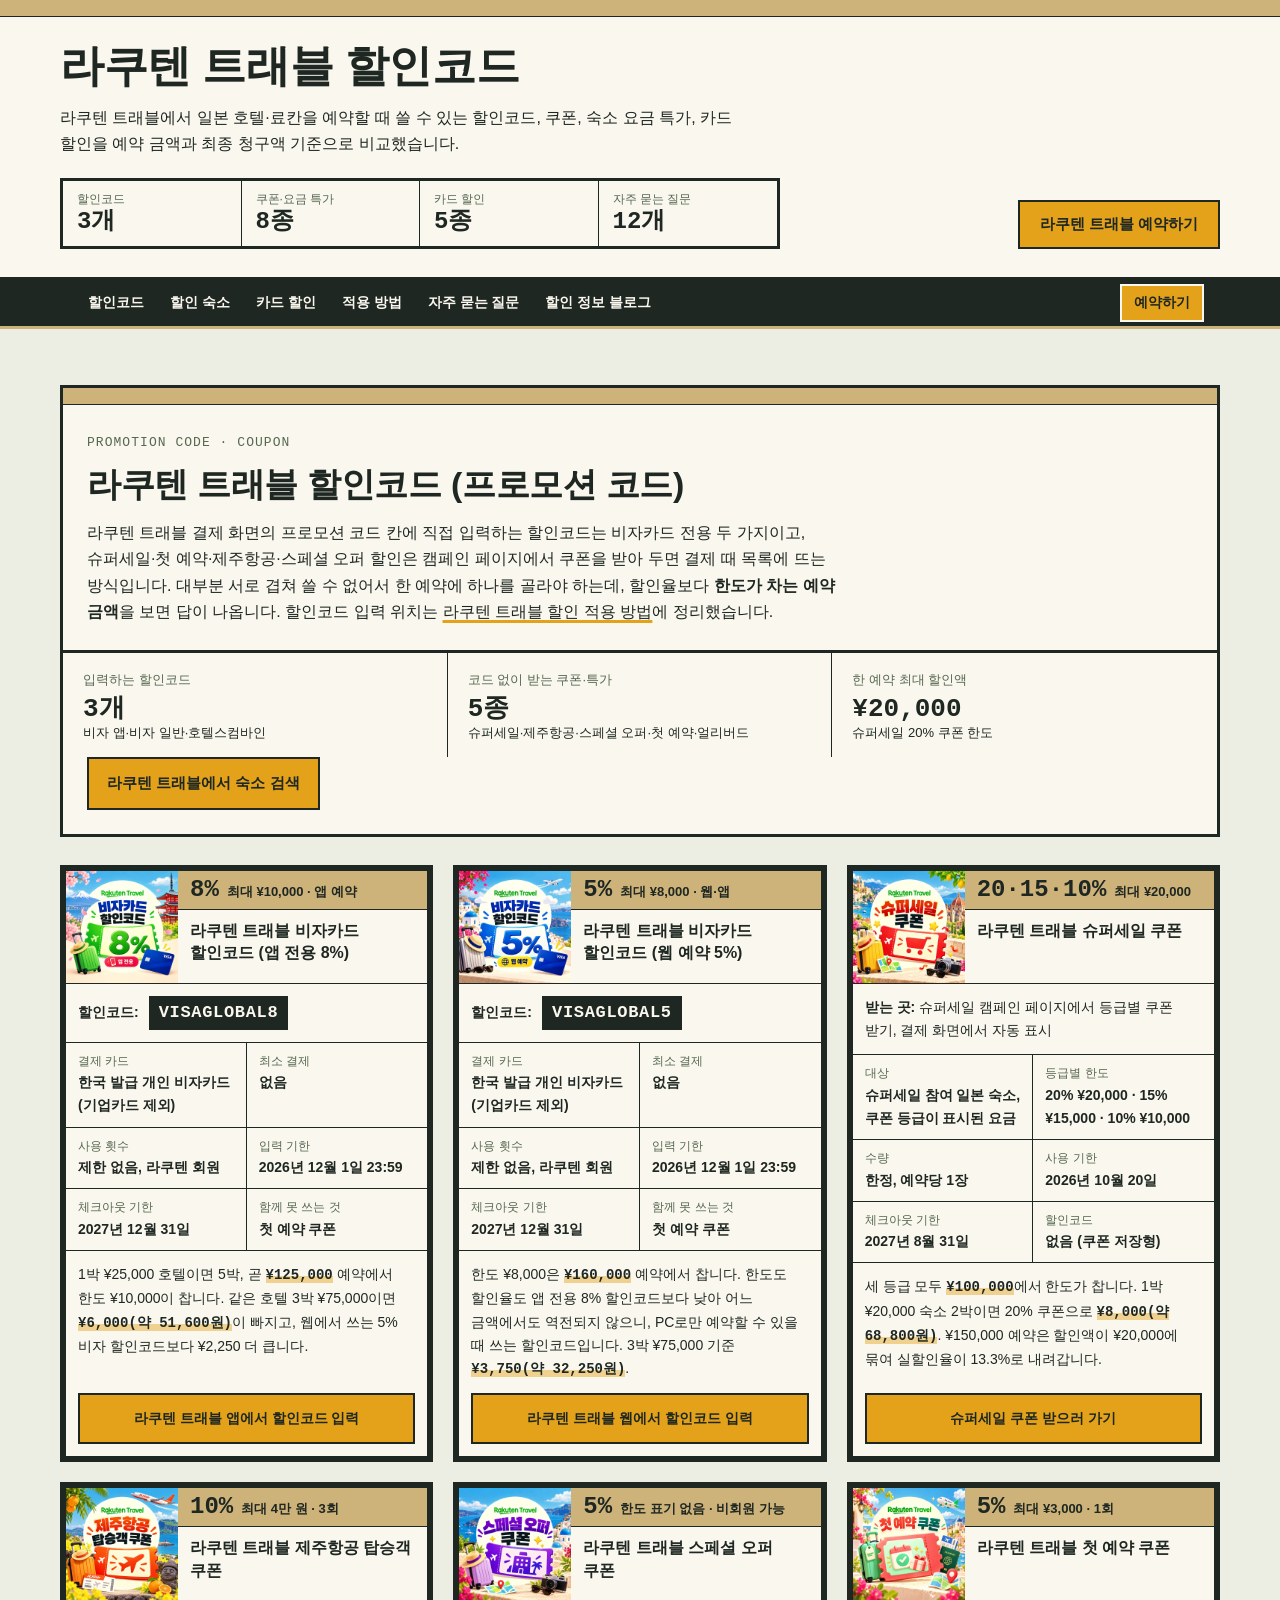
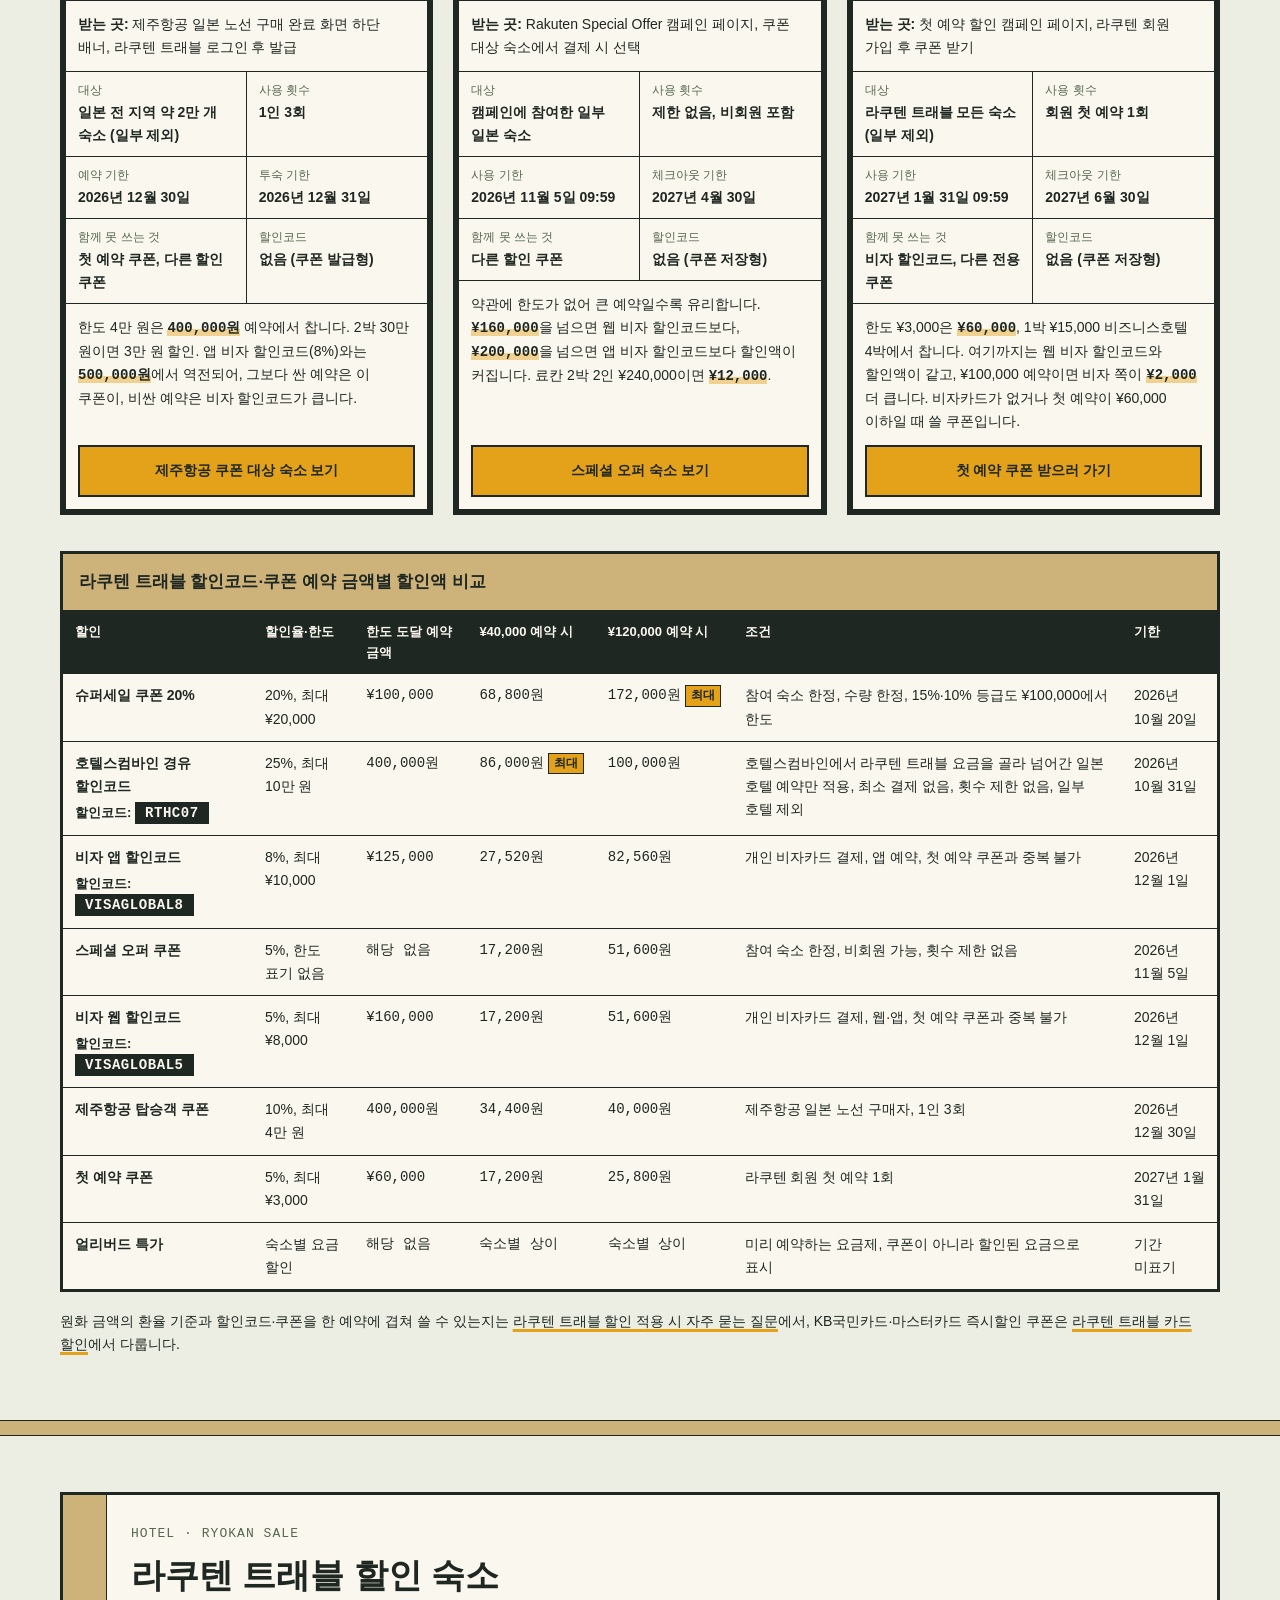
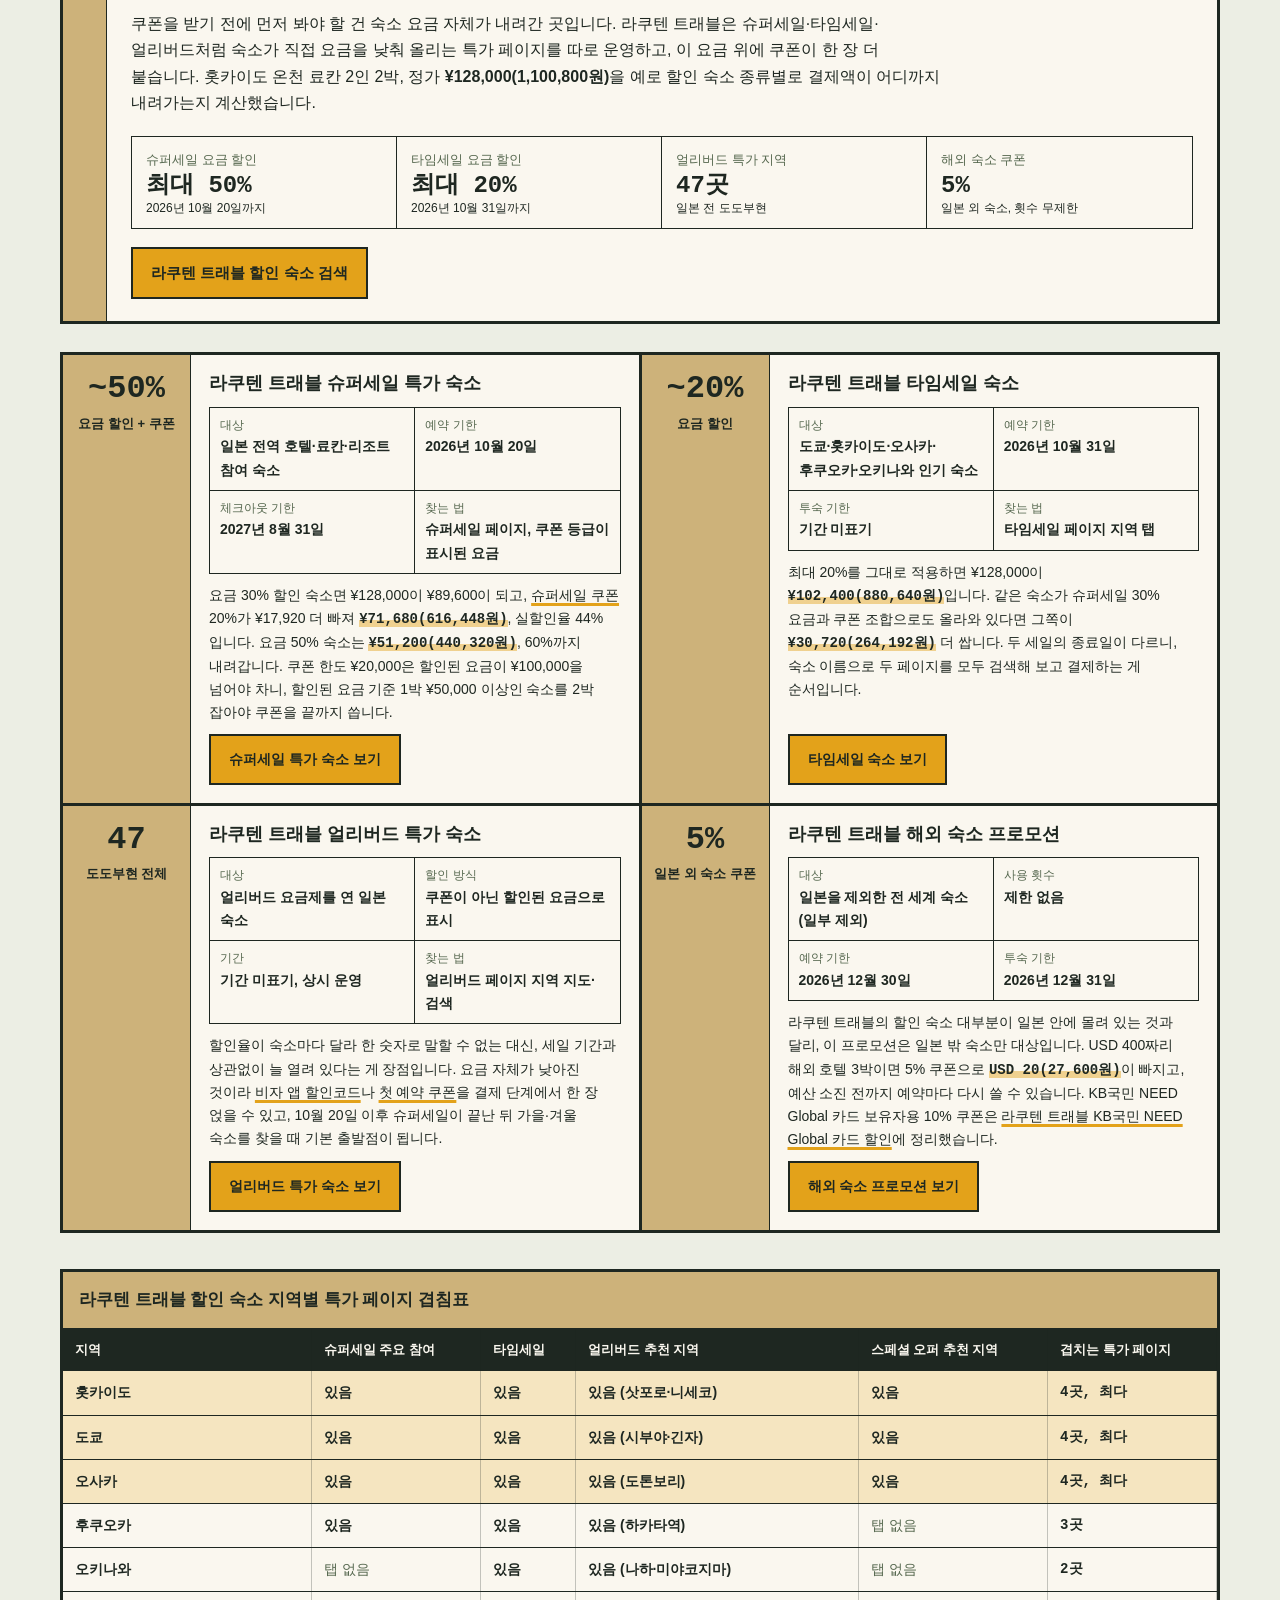
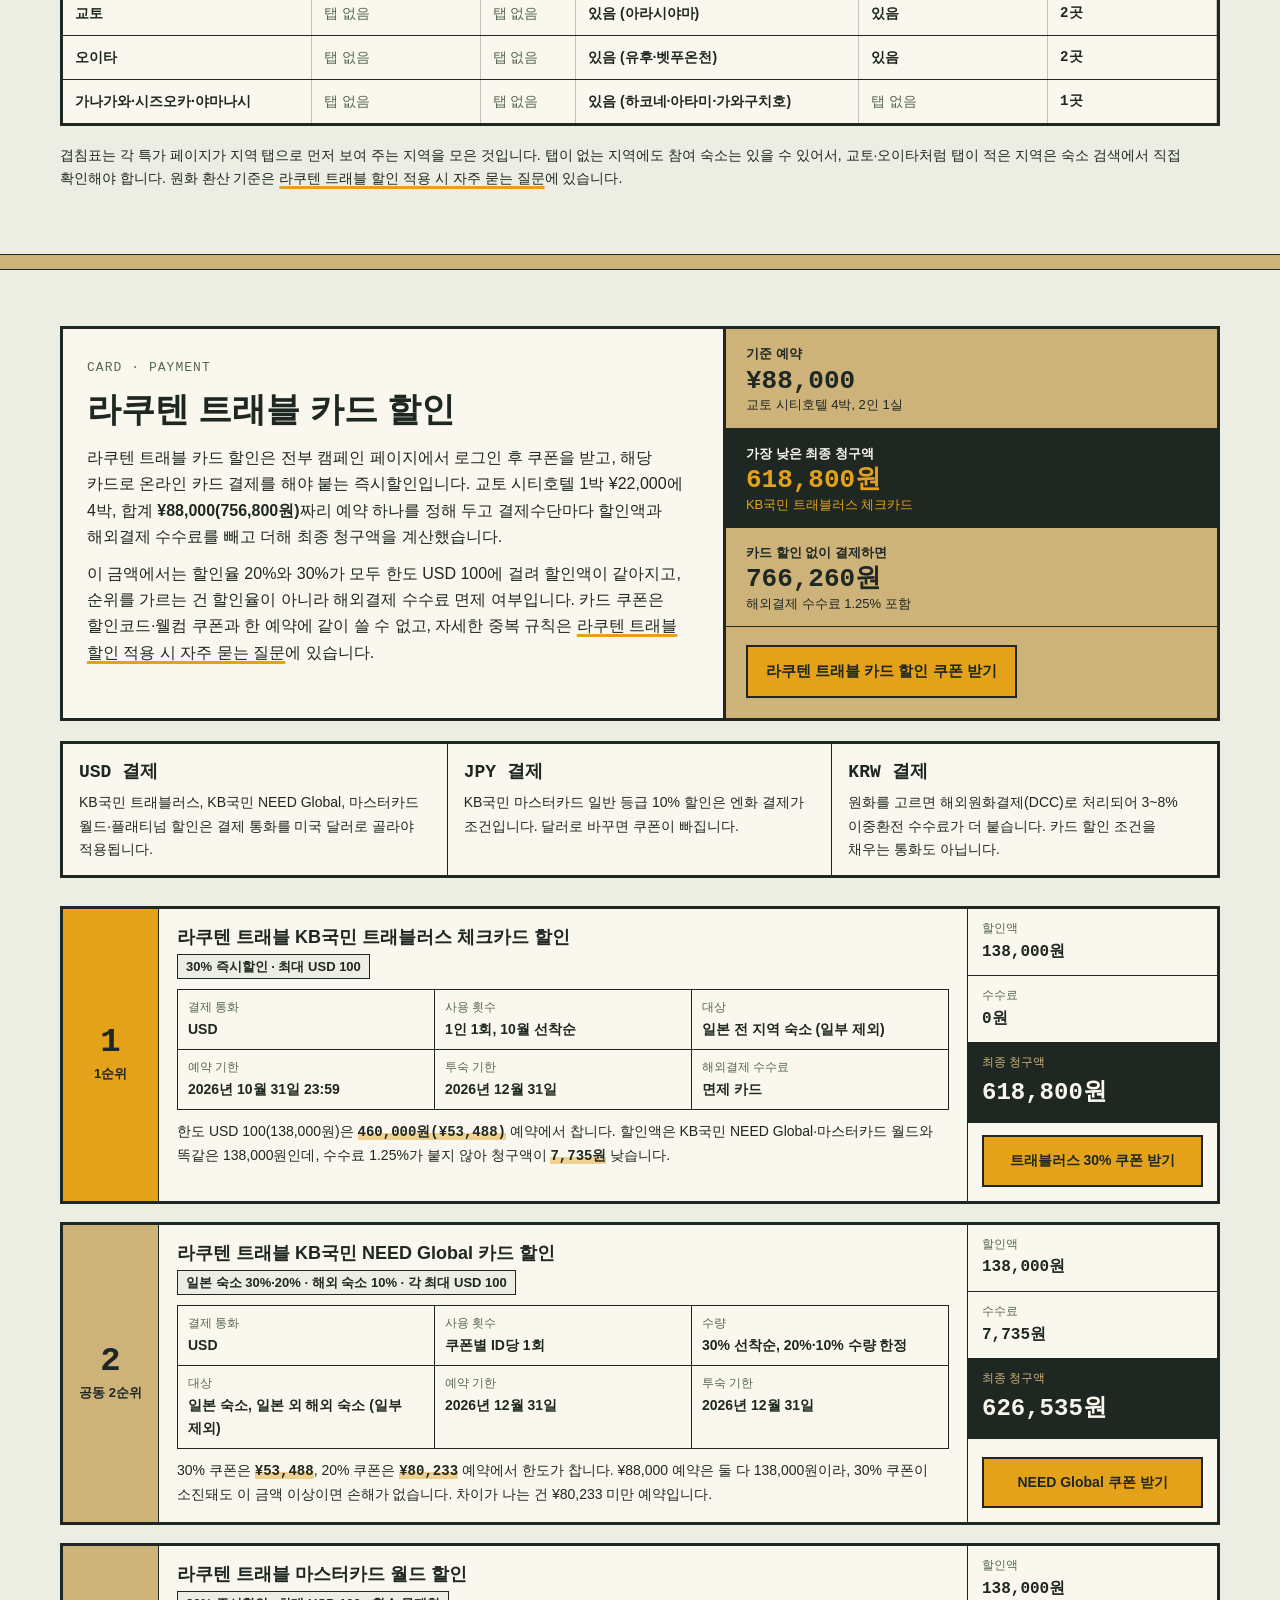
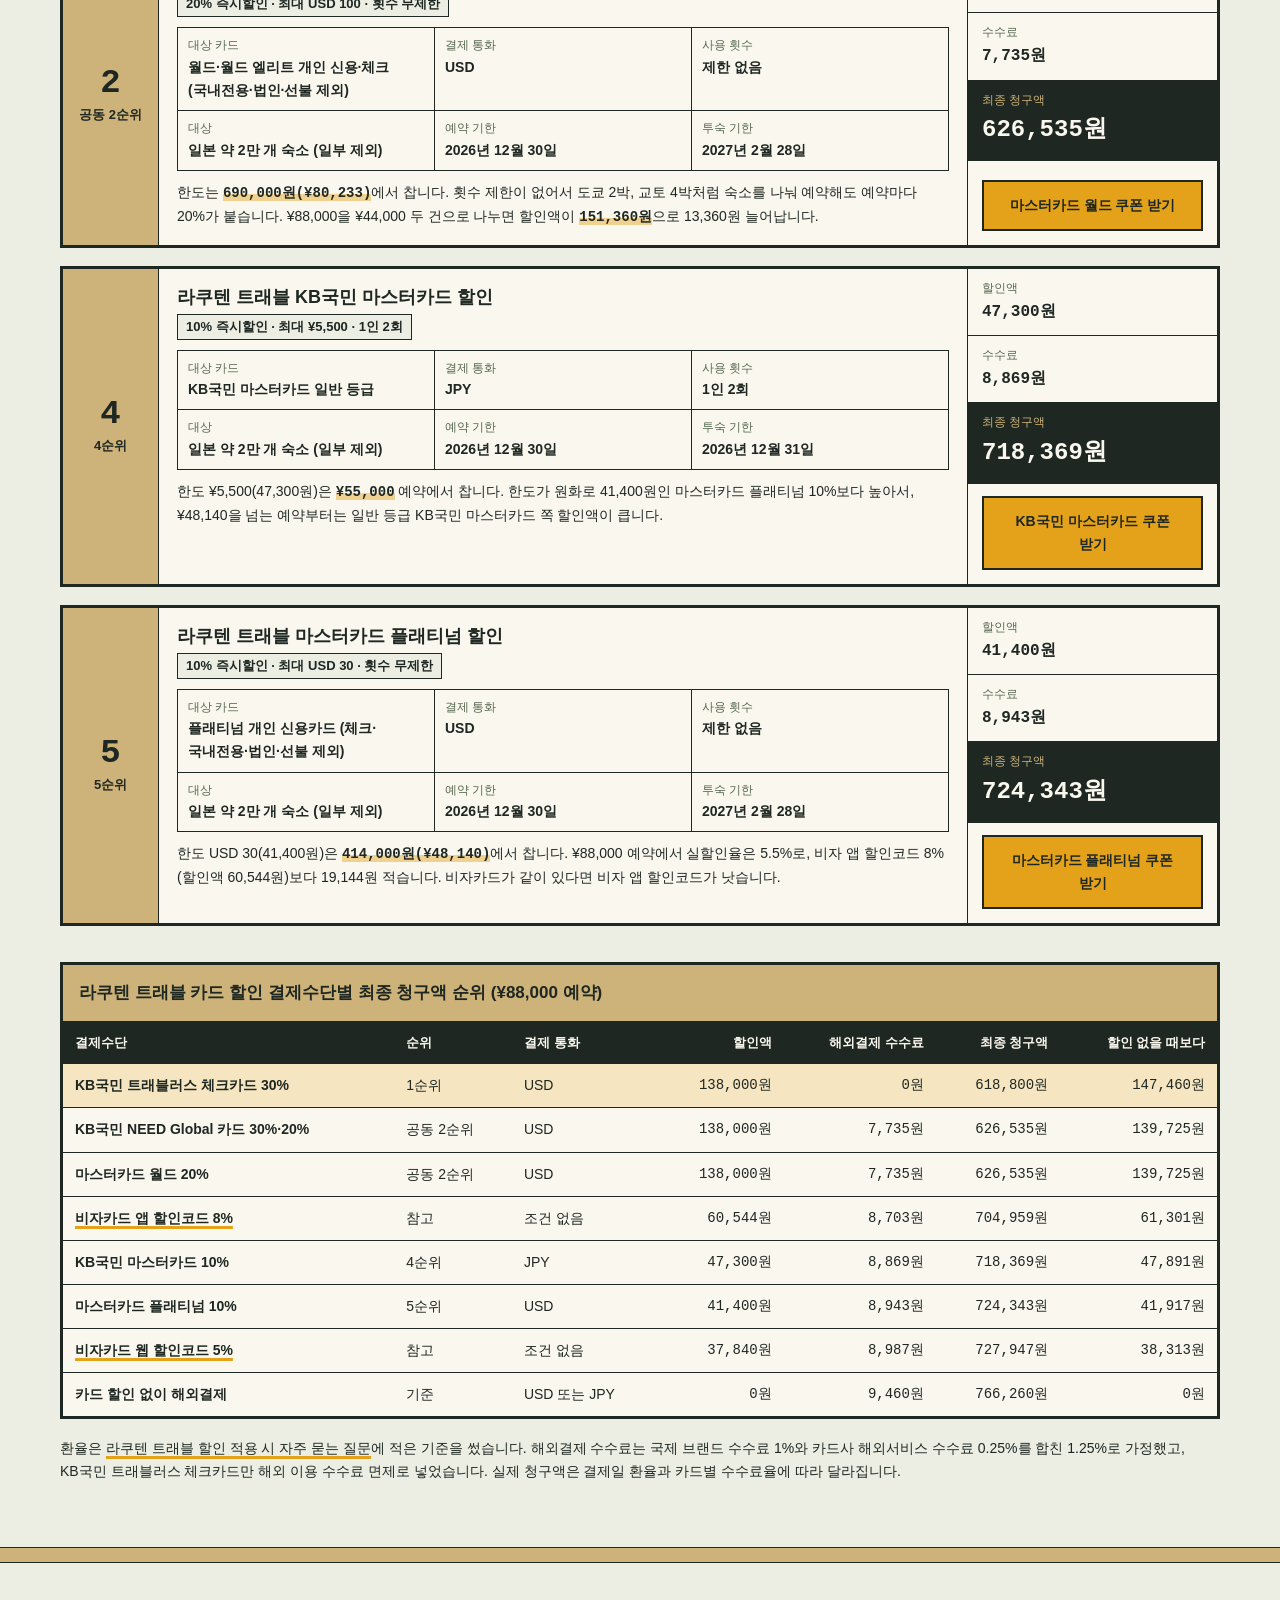
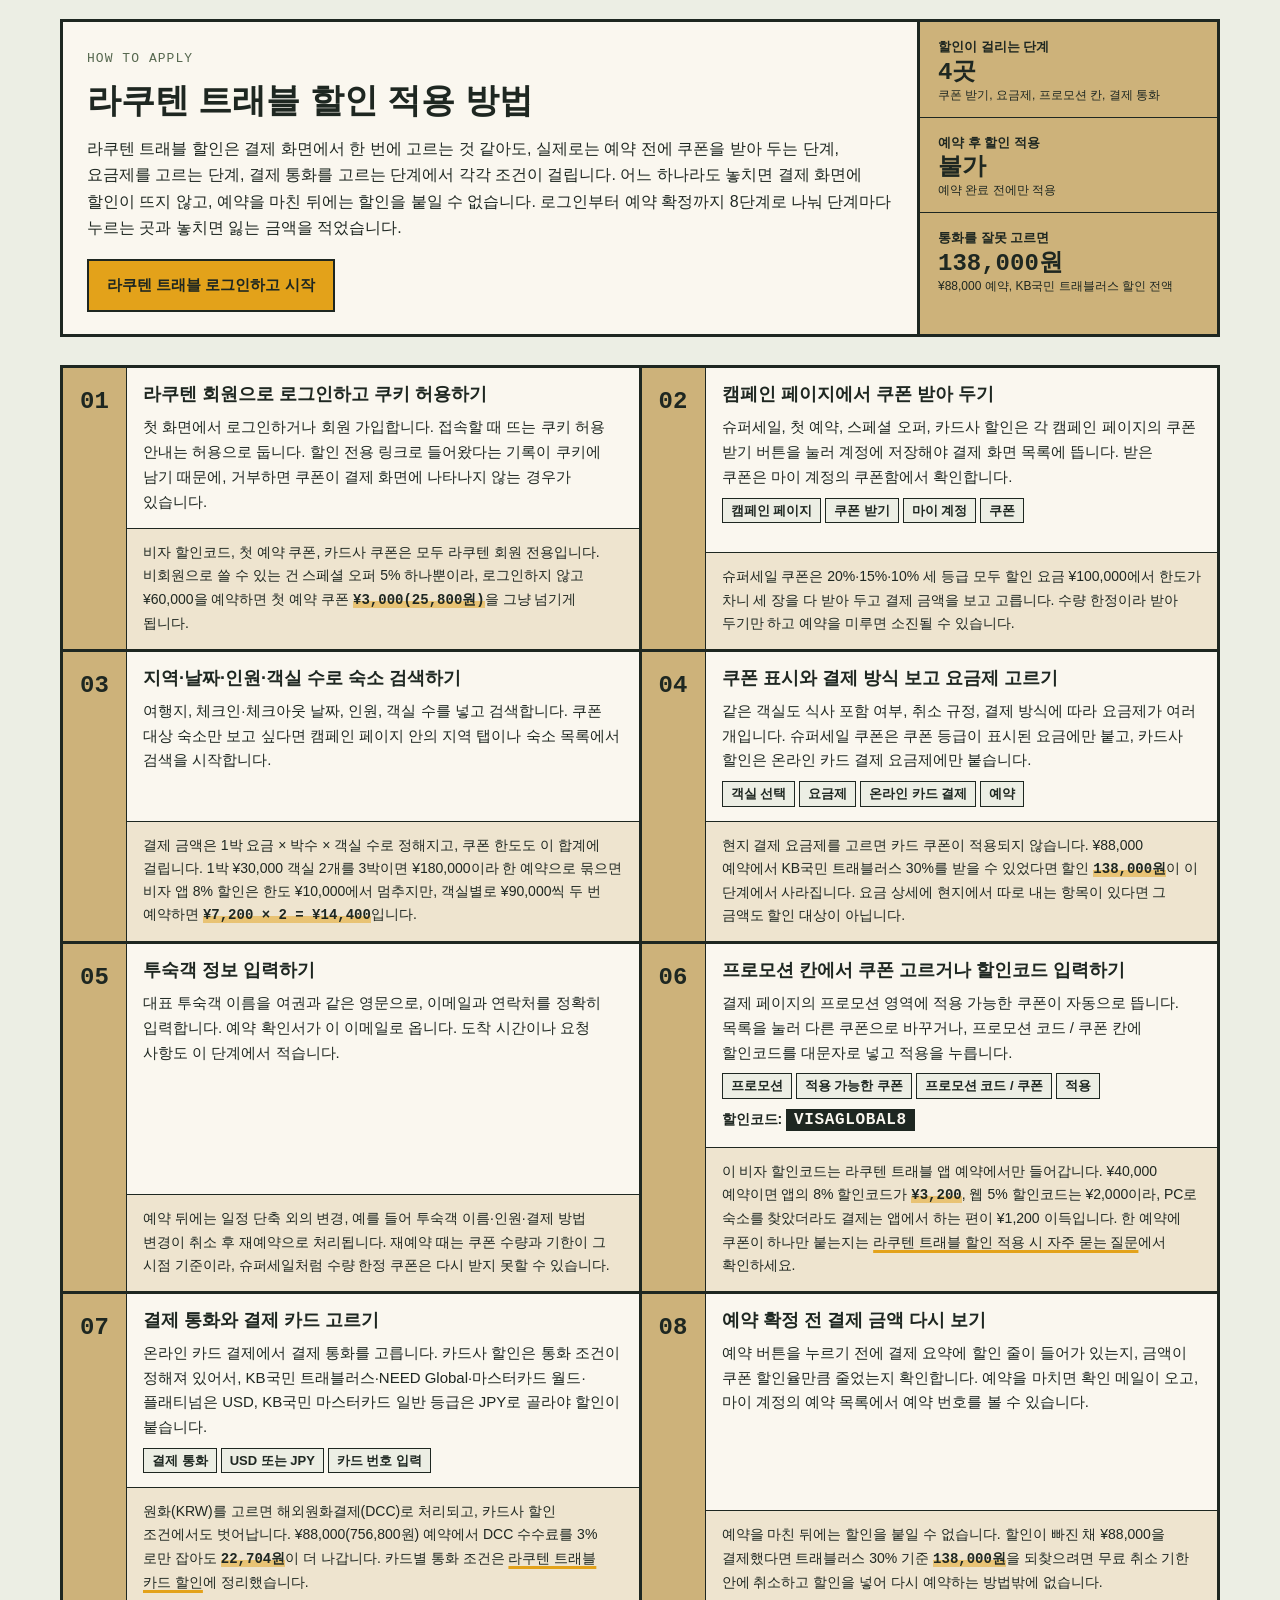
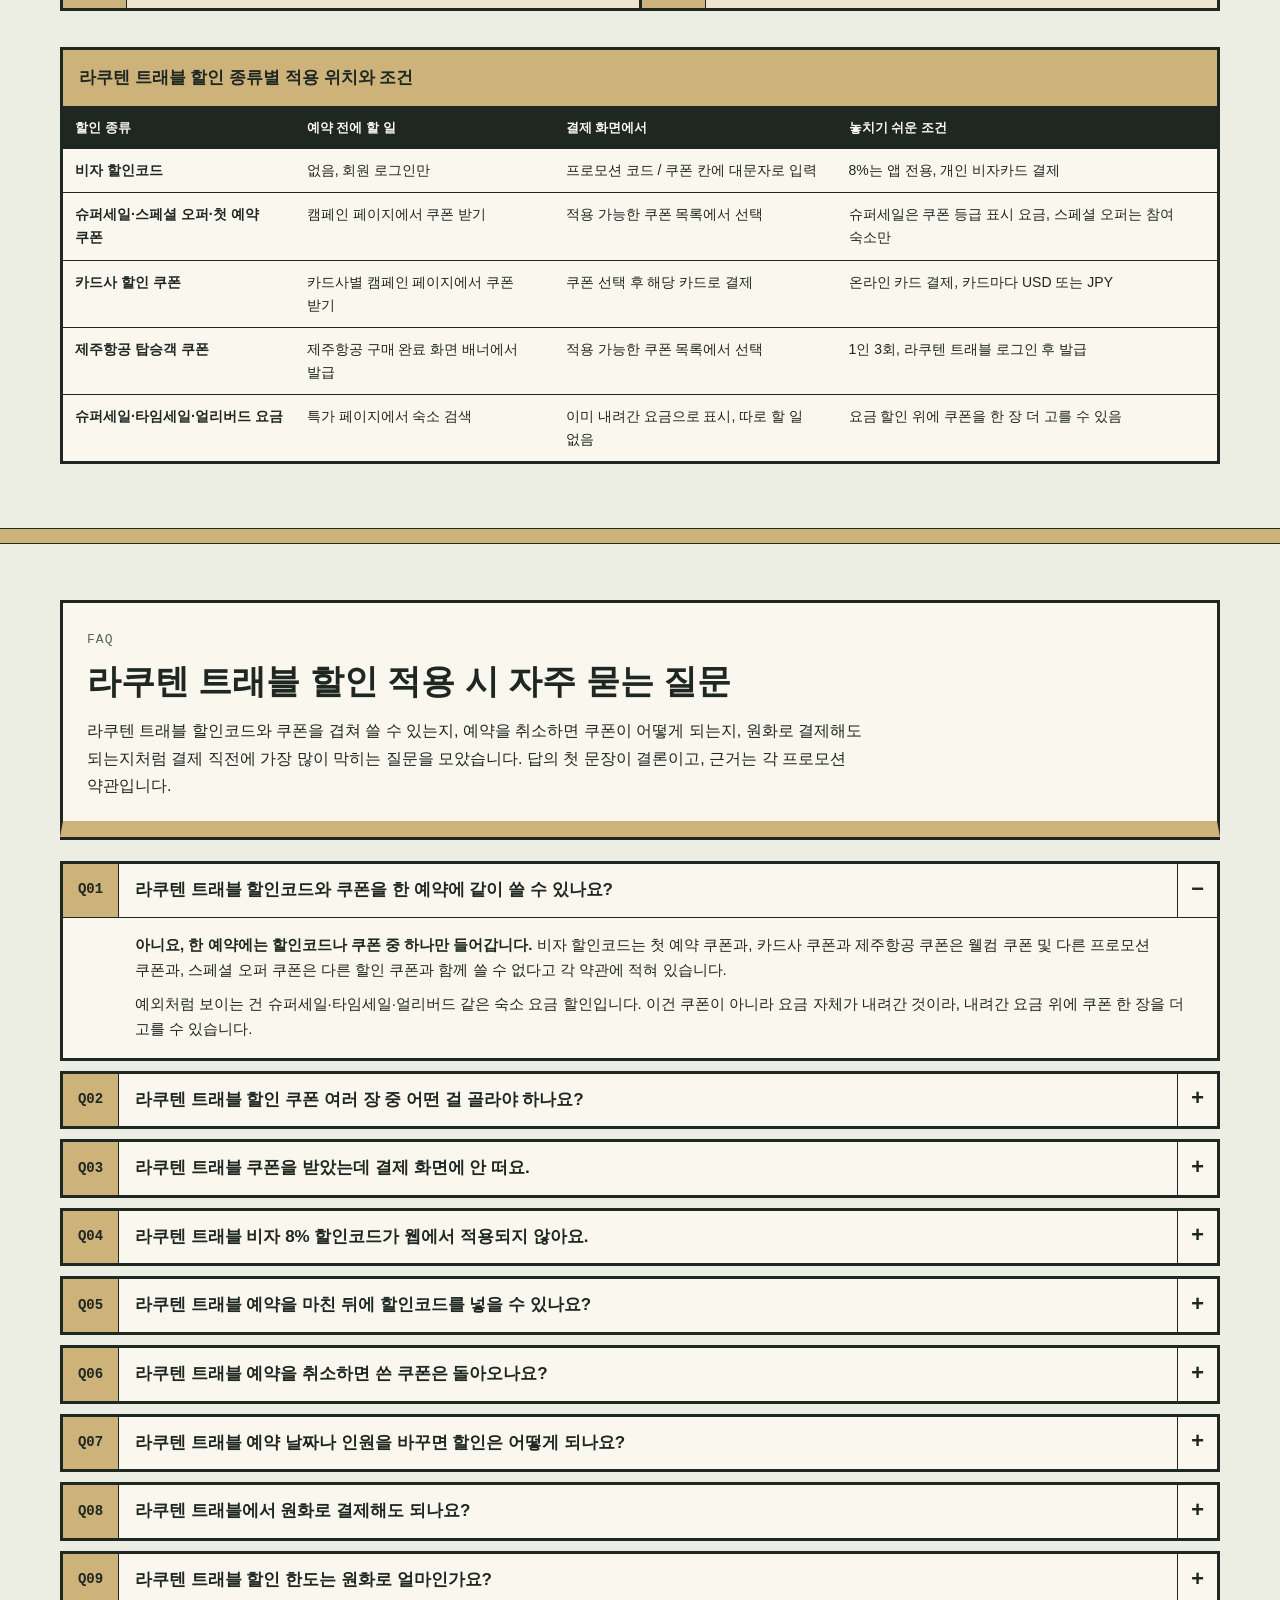
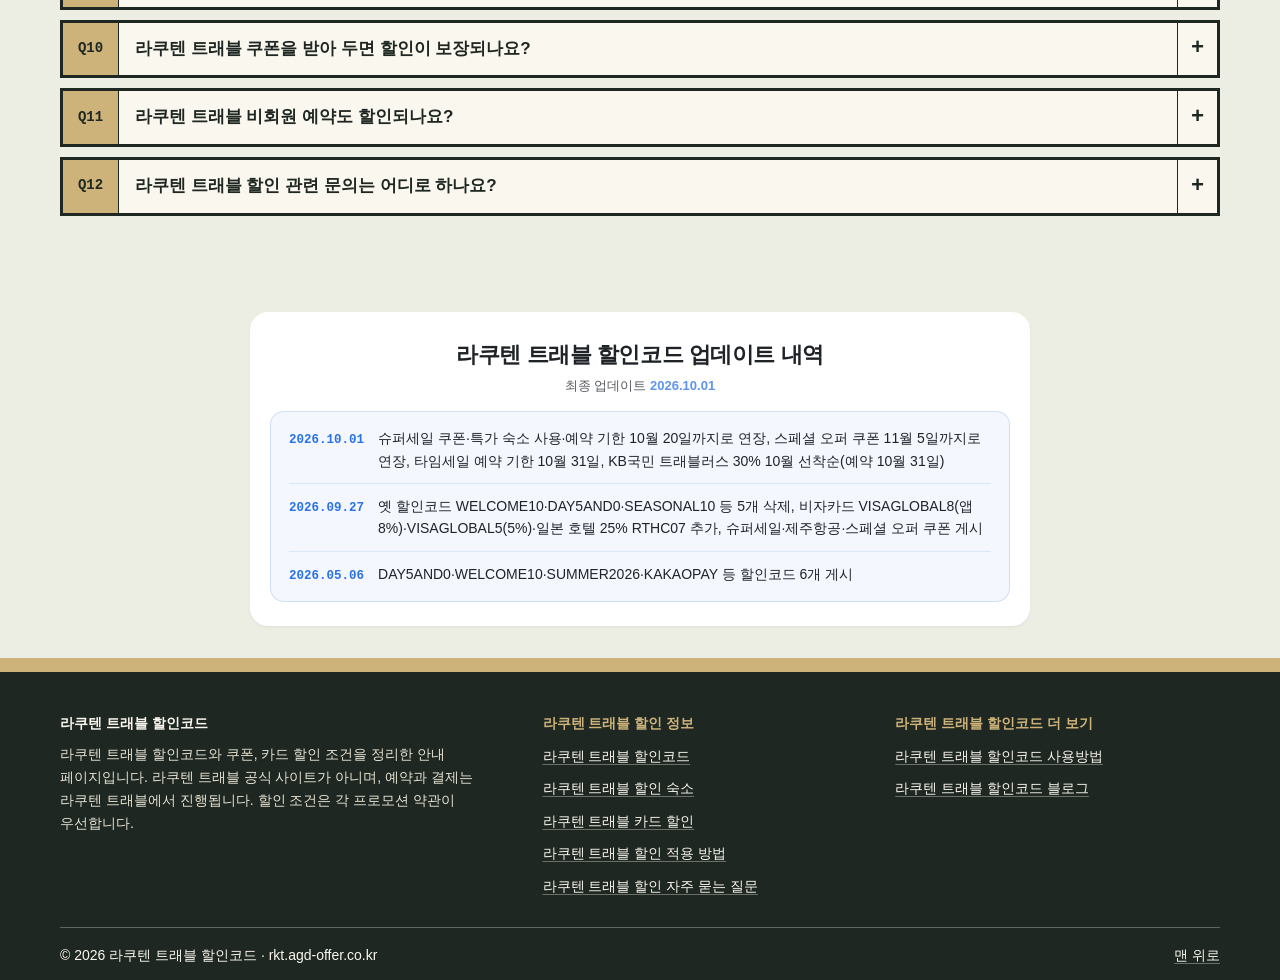
==== commit cead568e: "10월 최신화: 할인 정보·기간 갱신, 업데이트 내역·날짜 반영 Co-Authored-By: Claude Opus 5.5 (1M context) <noreply@anthropic." ====
--- a/index.html
+++ b/index.html
@@ -54,7 +54,7 @@
         "@id": "https://rkt.agd-offer.co.kr/#sections"
       },
       "datePublished": "2026-05-06T20:27:26+09:00",
-      "dateModified": "2026-09-27T17:46:00+09:00",
+      "dateModified": "2026-10-01T09:00:00+09:00",
       "publisher": {
         "@id": "https://rkt.agd-offer.co.kr/#organization"
       }
@@ -362,7 +362,7 @@
               <div><dt>대상</dt><dd>슈퍼세일 참여 일본 숙소, 쿠폰 등급이 표시된 요금</dd></div>
               <div><dt>등급별 한도</dt><dd>20% ¥20,000 · 15% ¥15,000 · 10% ¥10,000</dd></div>
               <div><dt>수량</dt><dd>한정, 예약당 1장</dd></div>
-              <div><dt>사용 기한</dt><dd><time datetime="2026-10-01T10:00+09:00">2026년 10월 1일 10:00</time></dd></div>
+              <div><dt>사용 기한</dt><dd><time datetime="2026-10-20">2026년 10월 20일</time></dd></div>
               <div><dt>체크아웃 기한</dt><dd><time datetime="2027-08-31">2027년 8월 31일</time></dd></div>
               <div><dt>할인코드</dt><dd>없음 (쿠폰 저장형)</dd></div>
             </dl>
@@ -409,7 +409,7 @@
             <dl class="rc-grid">
               <div><dt>대상</dt><dd>캠페인에 참여한 일부 일본 숙소</dd></div>
               <div><dt>사용 횟수</dt><dd>제한 없음, 비회원 포함</dd></div>
-              <div><dt>사용 기한</dt><dd><time datetime="2026-10-05T09:59+09:00">2026년 10월 5일 09:59</time></dd></div>
+              <div><dt>사용 기한</dt><dd><time datetime="2026-11-05T09:59+09:00">2026년 11월 5일 09:59</time></dd></div>
               <div><dt>체크아웃 기한</dt><dd><time datetime="2027-04-30">2027년 4월 30일</time></dd></div>
               <div><dt>함께 못 쓰는 것</dt><dd>다른 할인 쿠폰</dd></div>
               <div><dt>할인코드</dt><dd>없음 (쿠폰 저장형)</dd></div>
@@ -467,7 +467,7 @@
             <td class="rc-num" data-label="¥40,000 예약">68,800원</td>
             <td class="rc-num" data-label="¥120,000 예약"><span>172,000원<span class="rc-top1">최대</span></span></td>
             <td data-label="조건">참여 숙소 한정, 수량 한정, 15%·10% 등급도 ¥100,000에서 한도</td>
-            <td data-label="기한"><time datetime="2026-10-01T10:00+09:00">2026년 10월 1일 10:00</time></td>
+            <td data-label="기한"><time datetime="2026-10-20">2026년 10월 20일</time></td>
           </tr>
           <tr>
             <th scope="row">호텔스컴바인 경유 할인코드<span class="rc-tcode">할인코드: <code>RTHC07</code></span></th>
@@ -494,7 +494,7 @@
             <td class="rc-num" data-label="¥40,000 예약">17,200원</td>
             <td class="rc-num" data-label="¥120,000 예약">51,600원</td>
             <td data-label="조건">참여 숙소 한정, 비회원 가능, 횟수 제한 없음</td>
-            <td data-label="기한"><time datetime="2026-10-05T09:59+09:00">2026년 10월 5일</time></td>
+            <td data-label="기한"><time datetime="2026-11-05T09:59+09:00">2026년 11월 5일</time></td>
           </tr>
           <tr>
             <th scope="row">비자 웹 할인코드<span class="rc-tcode">할인코드: <code>VISAGLOBAL5</code></span></th>
@@ -626,8 +626,8 @@
         <h2 id="rh-title">라쿠텐 트래블 할인 숙소</h2>
         <p class="rh-lead">쿠폰을 받기 전에 먼저 봐야 할 건 숙소 요금 자체가 내려간 곳입니다. 라쿠텐 트래블은 슈퍼세일·타임세일·얼리버드처럼 숙소가 직접 요금을 낮춰 올리는 특가 페이지를 따로 운영하고, 이 요금 위에 쿠폰이 한 장 더 붙습니다. 홋카이도 온천 료칸 2인 2박, 정가 <strong>¥128,000(1,100,800원)</strong>을 예로 할인 숙소 종류별로 결제액이 어디까지 내려가는지 계산했습니다.</p>
         <dl class="rh-stats">
-          <div><dt>슈퍼세일 요금 할인</dt><dd>최대 50%<small>2026년 10월 1일 10:00까지</small></dd></div>
-          <div><dt>타임세일 요금 할인</dt><dd>최대 20%<small>2026년 10월 1일까지</small></dd></div>
+          <div><dt>슈퍼세일 요금 할인</dt><dd>최대 50%<small>2026년 10월 20일까지</small></dd></div>
+          <div><dt>타임세일 요금 할인</dt><dd>최대 20%<small>2026년 10월 31일까지</small></dd></div>
           <div><dt>얼리버드 특가 지역</dt><dd>47곳<small>일본 전 도도부현</small></dd></div>
           <div><dt>해외 숙소 쿠폰</dt><dd>5%<small>일본 외 숙소, 횟수 무제한</small></dd></div>
         </dl>
@@ -643,7 +643,7 @@
             <h3>라쿠텐 트래블 슈퍼세일 특가 숙소</h3>
             <dl class="rh-dl">
               <div><dt>대상</dt><dd>일본 전역 호텔·료칸·리조트 참여 숙소</dd></div>
-              <div><dt>예약 기한</dt><dd><time datetime="2026-10-01T10:00+09:00">2026년 10월 1일 10:00</time></dd></div>
+              <div><dt>예약 기한</dt><dd><time datetime="2026-10-20">2026년 10월 20일</time></dd></div>
               <div><dt>체크아웃 기한</dt><dd><time datetime="2027-08-31">2027년 8월 31일</time></dd></div>
               <div><dt>찾는 법</dt><dd>슈퍼세일 페이지, 쿠폰 등급이 표시된 요금</dd></div>
             </dl>
@@ -659,11 +659,11 @@
             <h3>라쿠텐 트래블 타임세일 숙소</h3>
             <dl class="rh-dl">
               <div><dt>대상</dt><dd>도쿄·홋카이도·오사카·후쿠오카·오키나와 인기 숙소</dd></div>
-              <div><dt>예약 기한</dt><dd><time datetime="2026-10-01">2026년 10월 1일</time></dd></div>
+              <div><dt>예약 기한</dt><dd><time datetime="2026-10-31">2026년 10월 31일</time></dd></div>
               <div><dt>투숙 기한</dt><dd>기간 미표기</dd></div>
               <div><dt>찾는 법</dt><dd>타임세일 페이지 지역 탭</dd></div>
             </dl>
-            <p class="rh-calc">최대 20%를 그대로 적용하면 ¥128,000이 <strong>¥102,400(880,640원)</strong>입니다. 같은 숙소가 슈퍼세일 30% 요금과 쿠폰 조합으로도 올라와 있다면 그쪽이 <strong>¥30,720(264,192원)</strong> 더 쌉니다. 두 세일이 같은 날 끝나니, 숙소 이름으로 두 페이지를 모두 검색해 보고 결제하는 게 순서입니다.</p>
+            <p class="rh-calc">최대 20%를 그대로 적용하면 ¥128,000이 <strong>¥102,400(880,640원)</strong>입니다. 같은 숙소가 슈퍼세일 30% 요금과 쿠폰 조합으로도 올라와 있다면 그쪽이 <strong>¥30,720(264,192원)</strong> 더 쌉니다. 두 세일의 종료일이 다르니, 숙소 이름으로 두 페이지를 모두 검색해 보고 결제하는 게 순서입니다.</p>
             <a class="rh-btn" href="https://app.ac/YbwMP3l13" target="_blank" rel="nofollow sponsored noopener">타임세일 숙소 보기</a>
           </div>
         </article>
@@ -679,7 +679,7 @@
               <div><dt>기간</dt><dd>기간 미표기, 상시 운영</dd></div>
               <div><dt>찾는 법</dt><dd>얼리버드 페이지 지역 지도·검색</dd></div>
             </dl>
-            <p class="rh-calc">할인율이 숙소마다 달라 한 숫자로 말할 수 없는 대신, 세일 기간과 상관없이 늘 열려 있다는 게 장점입니다. 요금 자체가 낮아진 것이라 <a href="#rc-visa8">비자 앱 할인코드</a>나 <a href="#rc-welcome">첫 예약 쿠폰</a>을 결제 단계에서 한 장 얹을 수 있고, 10월 1일 이후 슈퍼세일이 끝난 뒤 가을·겨울 숙소를 찾을 때 기본 출발점이 됩니다.</p>
+            <p class="rh-calc">할인율이 숙소마다 달라 한 숫자로 말할 수 없는 대신, 세일 기간과 상관없이 늘 열려 있다는 게 장점입니다. 요금 자체가 낮아진 것이라 <a href="#rc-visa8">비자 앱 할인코드</a>나 <a href="#rc-welcome">첫 예약 쿠폰</a>을 결제 단계에서 한 장 얹을 수 있고, 10월 20일 이후 슈퍼세일이 끝난 뒤 가을·겨울 숙소를 찾을 때 기본 출발점이 됩니다.</p>
             <a class="rh-btn" href="https://app.ac/YbwMP3l13" target="_blank" rel="nofollow sponsored noopener">얼리버드 특가 숙소 보기</a>
           </div>
         </article>
@@ -928,9 +928,9 @@
             <div><h3>라쿠텐 트래블 KB국민 트래블러스 체크카드 할인</h3><span class="rk-tier">30% 즉시할인 · 최대 USD 100</span></div>
             <dl class="rk-dl">
               <div><dt>결제 통화</dt><dd>USD</dd></div>
-              <div><dt>사용 횟수</dt><dd>1인 1회, 9월 선착순</dd></div>
+              <div><dt>사용 횟수</dt><dd>1인 1회, 10월 선착순</dd></div>
               <div><dt>대상</dt><dd>일본 전 지역 숙소 (일부 제외)</dd></div>
-              <div><dt>예약 기한</dt><dd><time datetime="2026-09-30T23:59+09:00">2026년 9월 30일 23:59</time></dd></div>
+              <div><dt>예약 기한</dt><dd><time datetime="2026-10-31T23:59+09:00">2026년 10월 31일 23:59</time></dd></div>
               <div><dt>투숙 기한</dt><dd><time datetime="2026-12-31">2026년 12월 31일</time></dd></div>
               <div><dt>해외결제 수수료</dt><dd>면제 카드</dd></div>
             </dl>
@@ -1483,9 +1483,10 @@
 <section class="upd-log" id="update-log" aria-labelledby="upd-log-title" style="--upd-c:#2A72E5;--upd-rgb:42,114,229">
   <div class="upd-log-head">
     <h2 class="upd-log-title" id="upd-log-title">라쿠텐 트래블 할인코드 업데이트 내역</h2>
-    <p class="upd-log-last">최종 업데이트 <time datetime="2026-09-27">2026.09.27</time></p>
+    <p class="upd-log-last">최종 업데이트 <time datetime="2026-10-01">2026.10.01</time></p>
   </div>
   <ol class="upd-log-list">
+    <li><time datetime="2026-10-01">2026.10.01</time><p>슈퍼세일 쿠폰·특가 숙소 사용·예약 기한 10월 20일까지로 연장, 스페셜 오퍼 쿠폰 11월 5일까지로 연장, 타임세일 예약 기한 10월 31일, KB국민 트래블러스 30% 10월 선착순(예약 10월 31일)</p></li>
     <li><time datetime="2026-09-27">2026.09.27</time><p>옛 할인코드 WELCOME10·DAY5AND0·SEASONAL10 등 5개 삭제, 비자카드 VISAGLOBAL8(앱 8%)·VISAGLOBAL5(5%)·일본 호텔 25% RTHC07 추가, 슈퍼세일·제주항공·스페셜 오퍼 쿠폰 게시</p></li>
     <li><time datetime="2026-05-06">2026.05.06</time><p>DAY5AND0·WELCOME10·SUMMER2026·KAKAOPAY 등 할인코드 6개 게시</p></li>
   </ol>
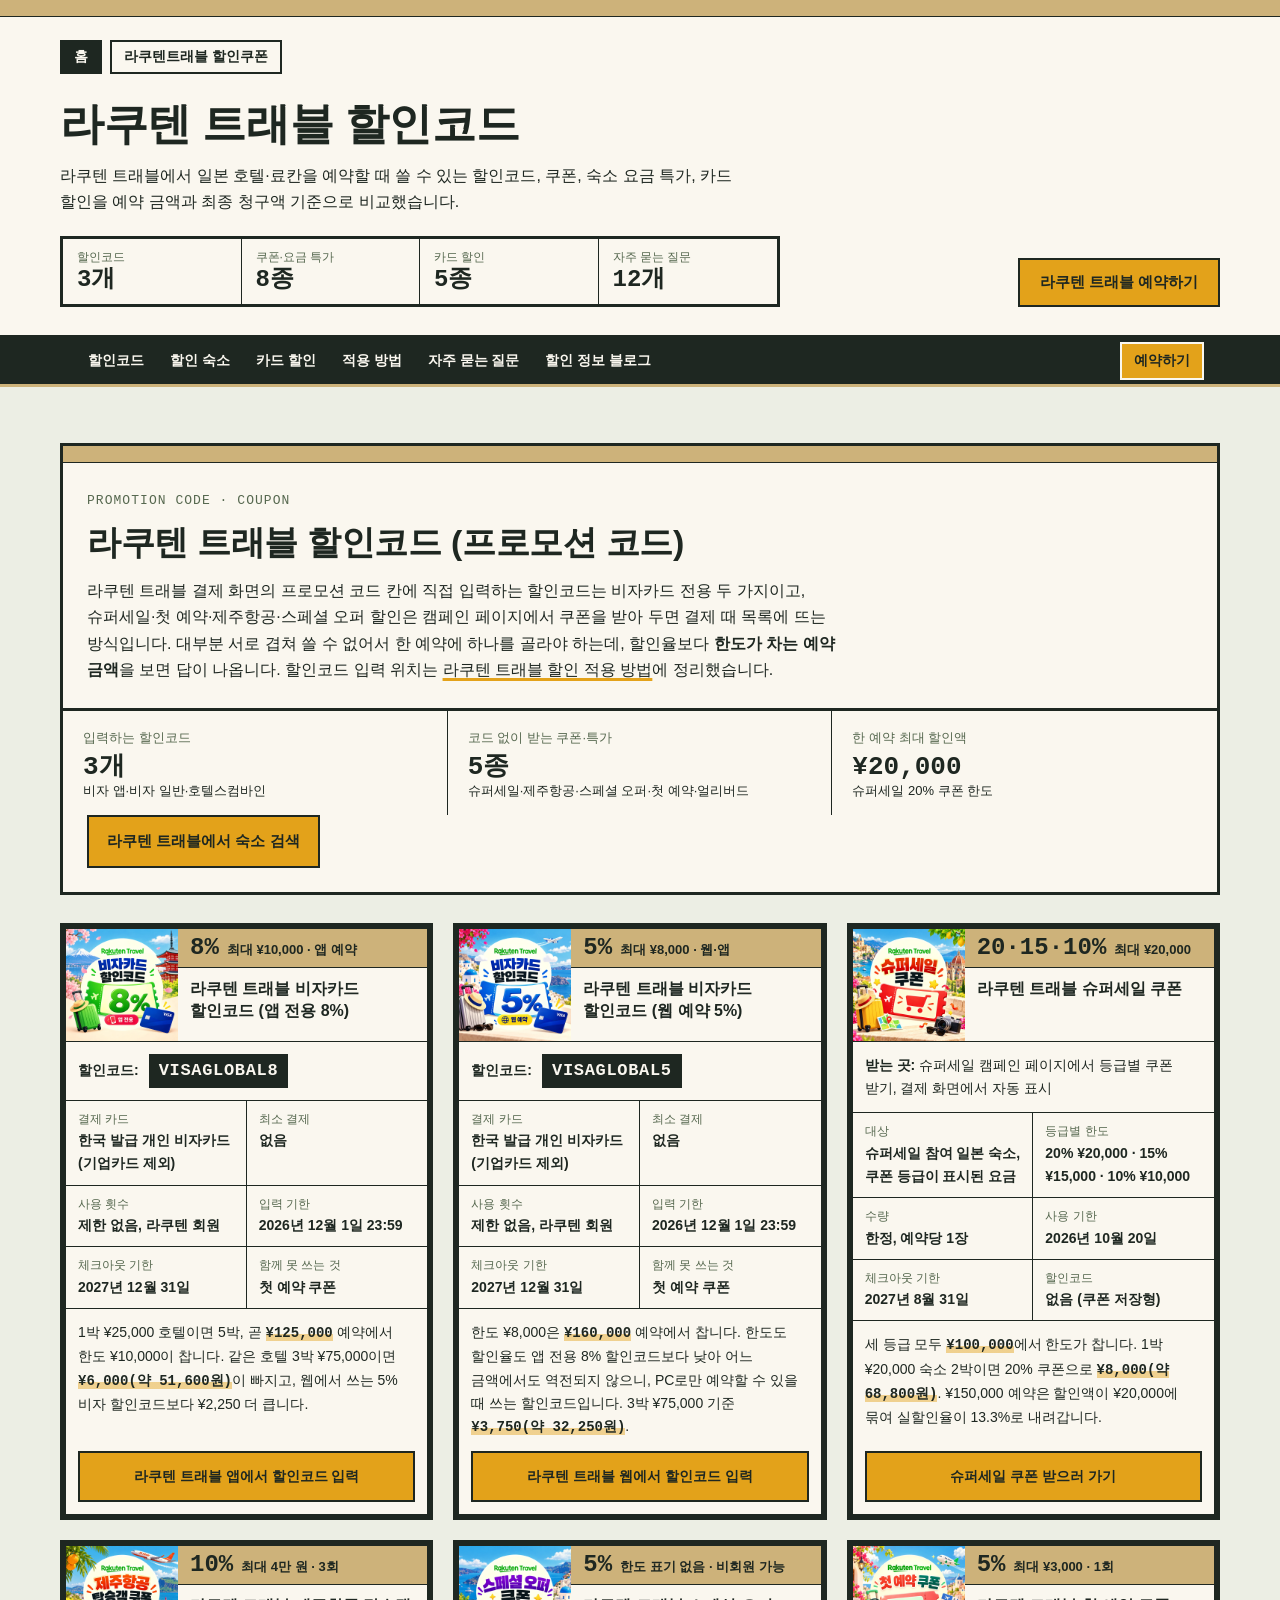
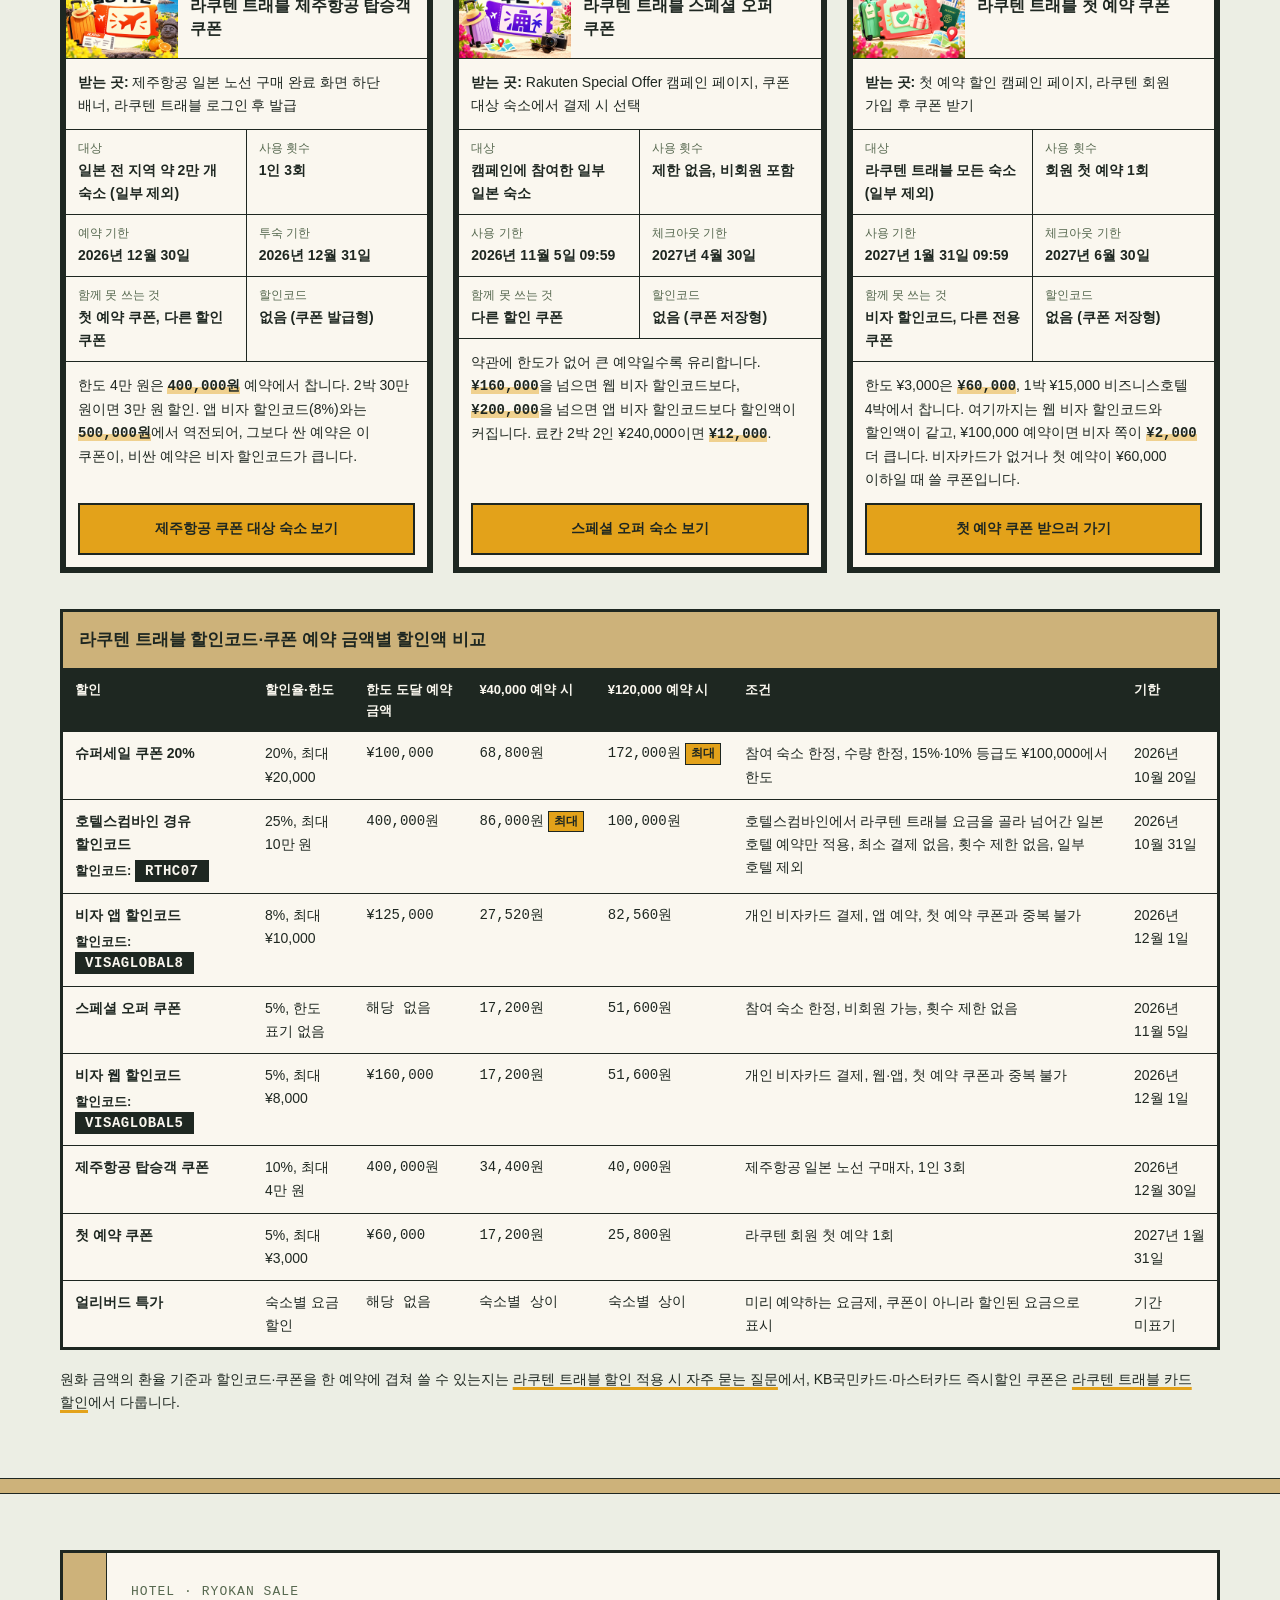
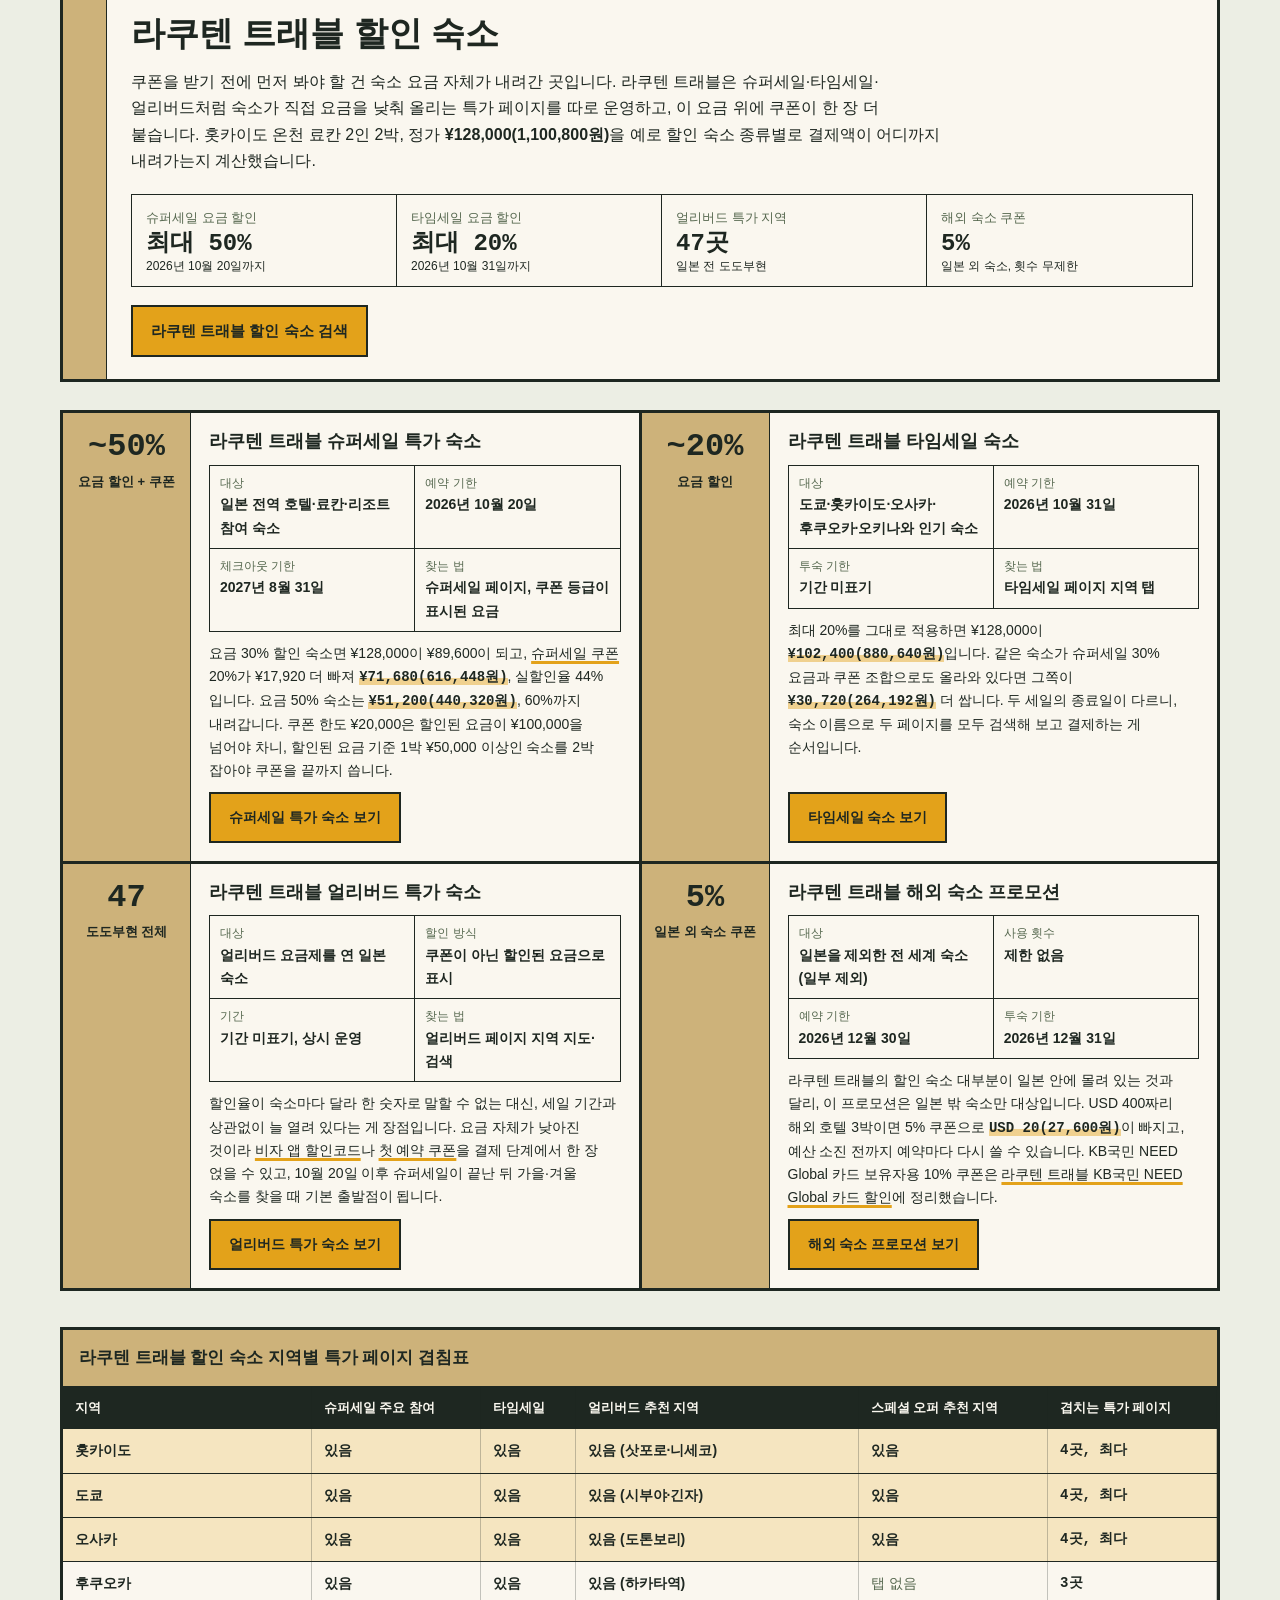
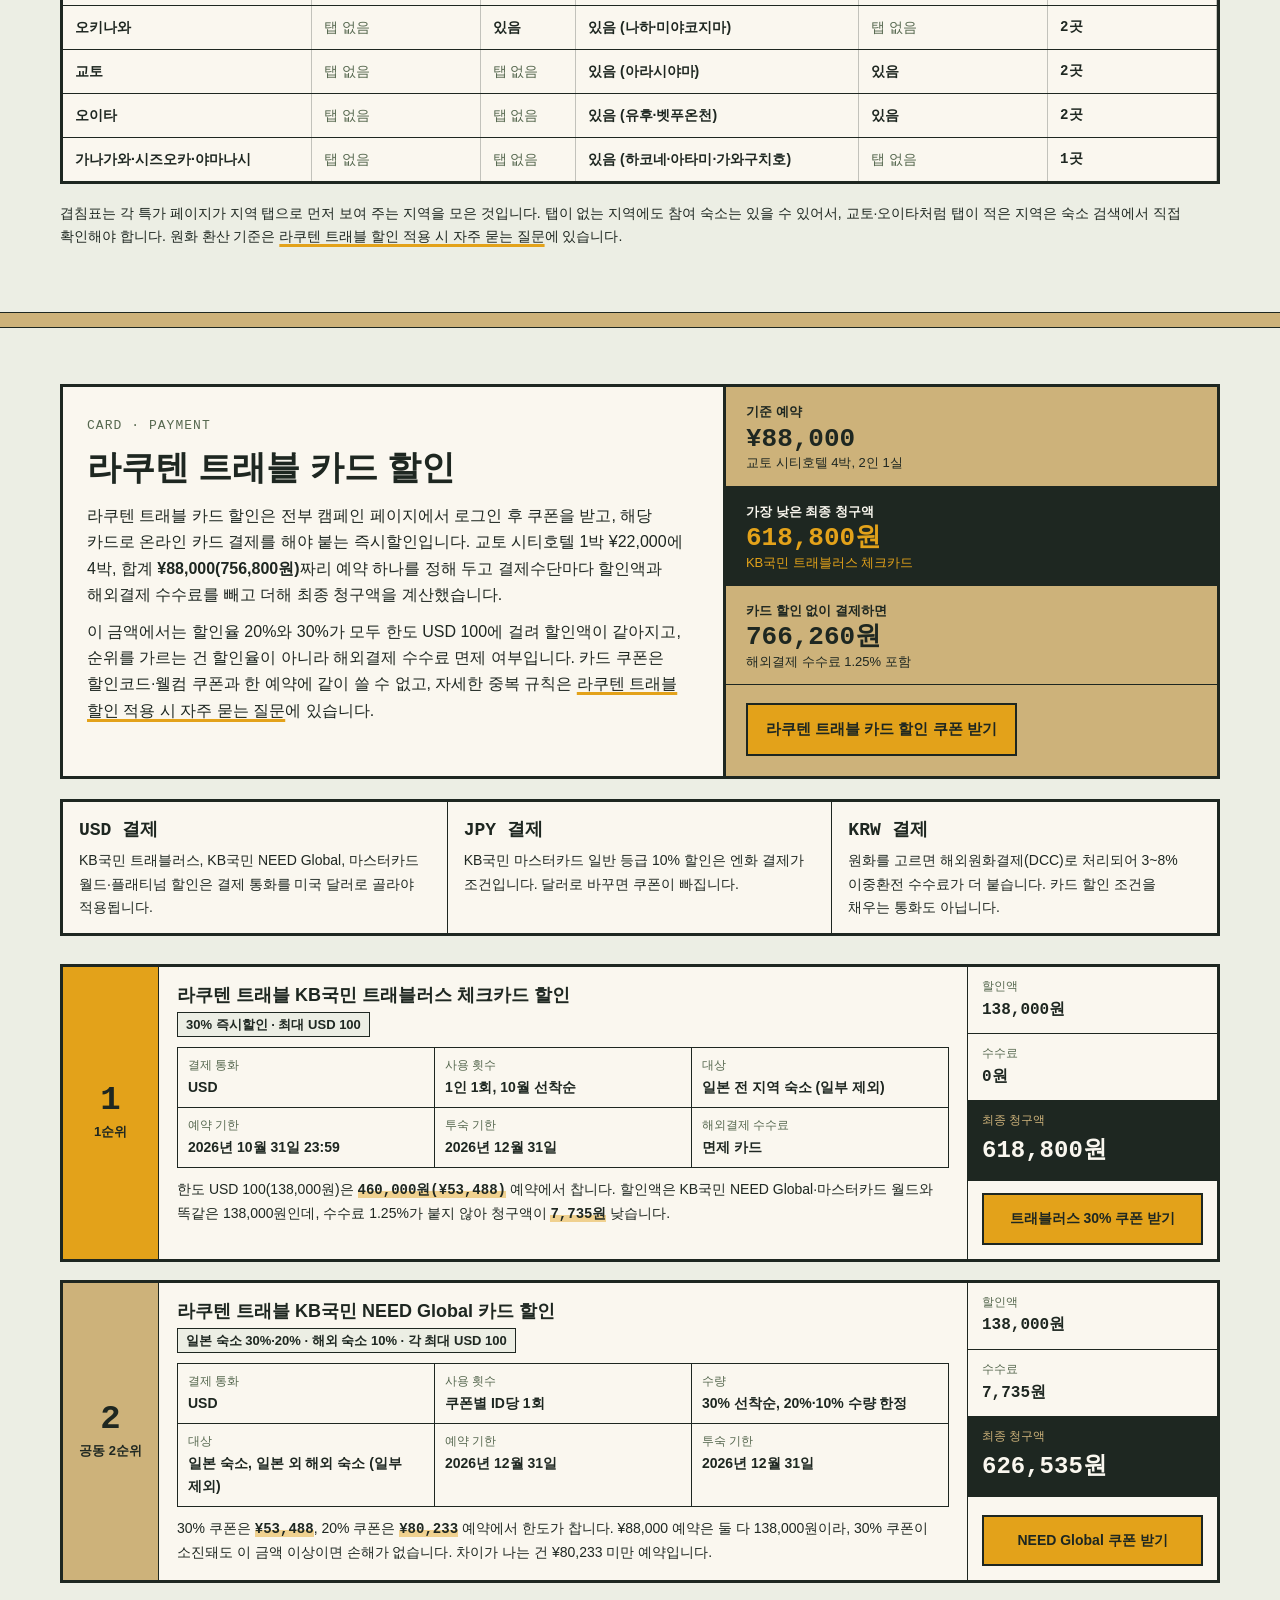
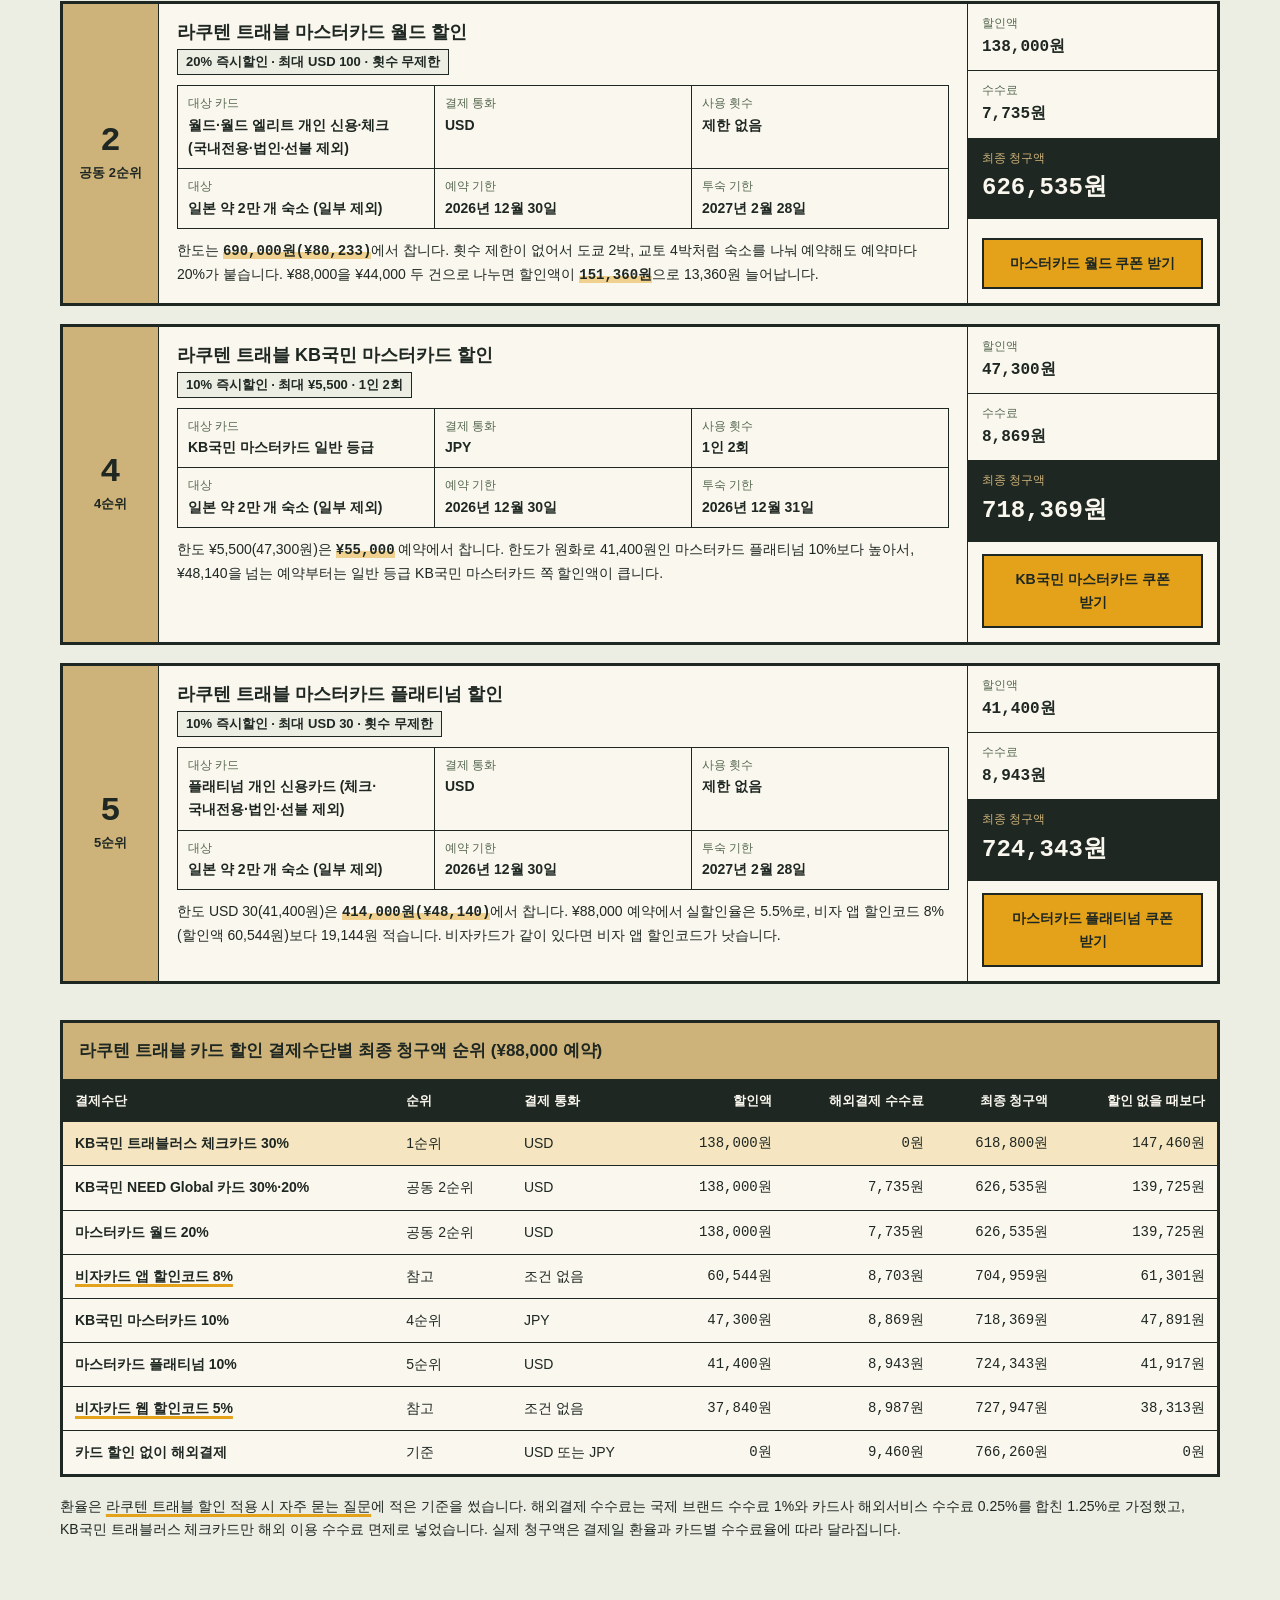
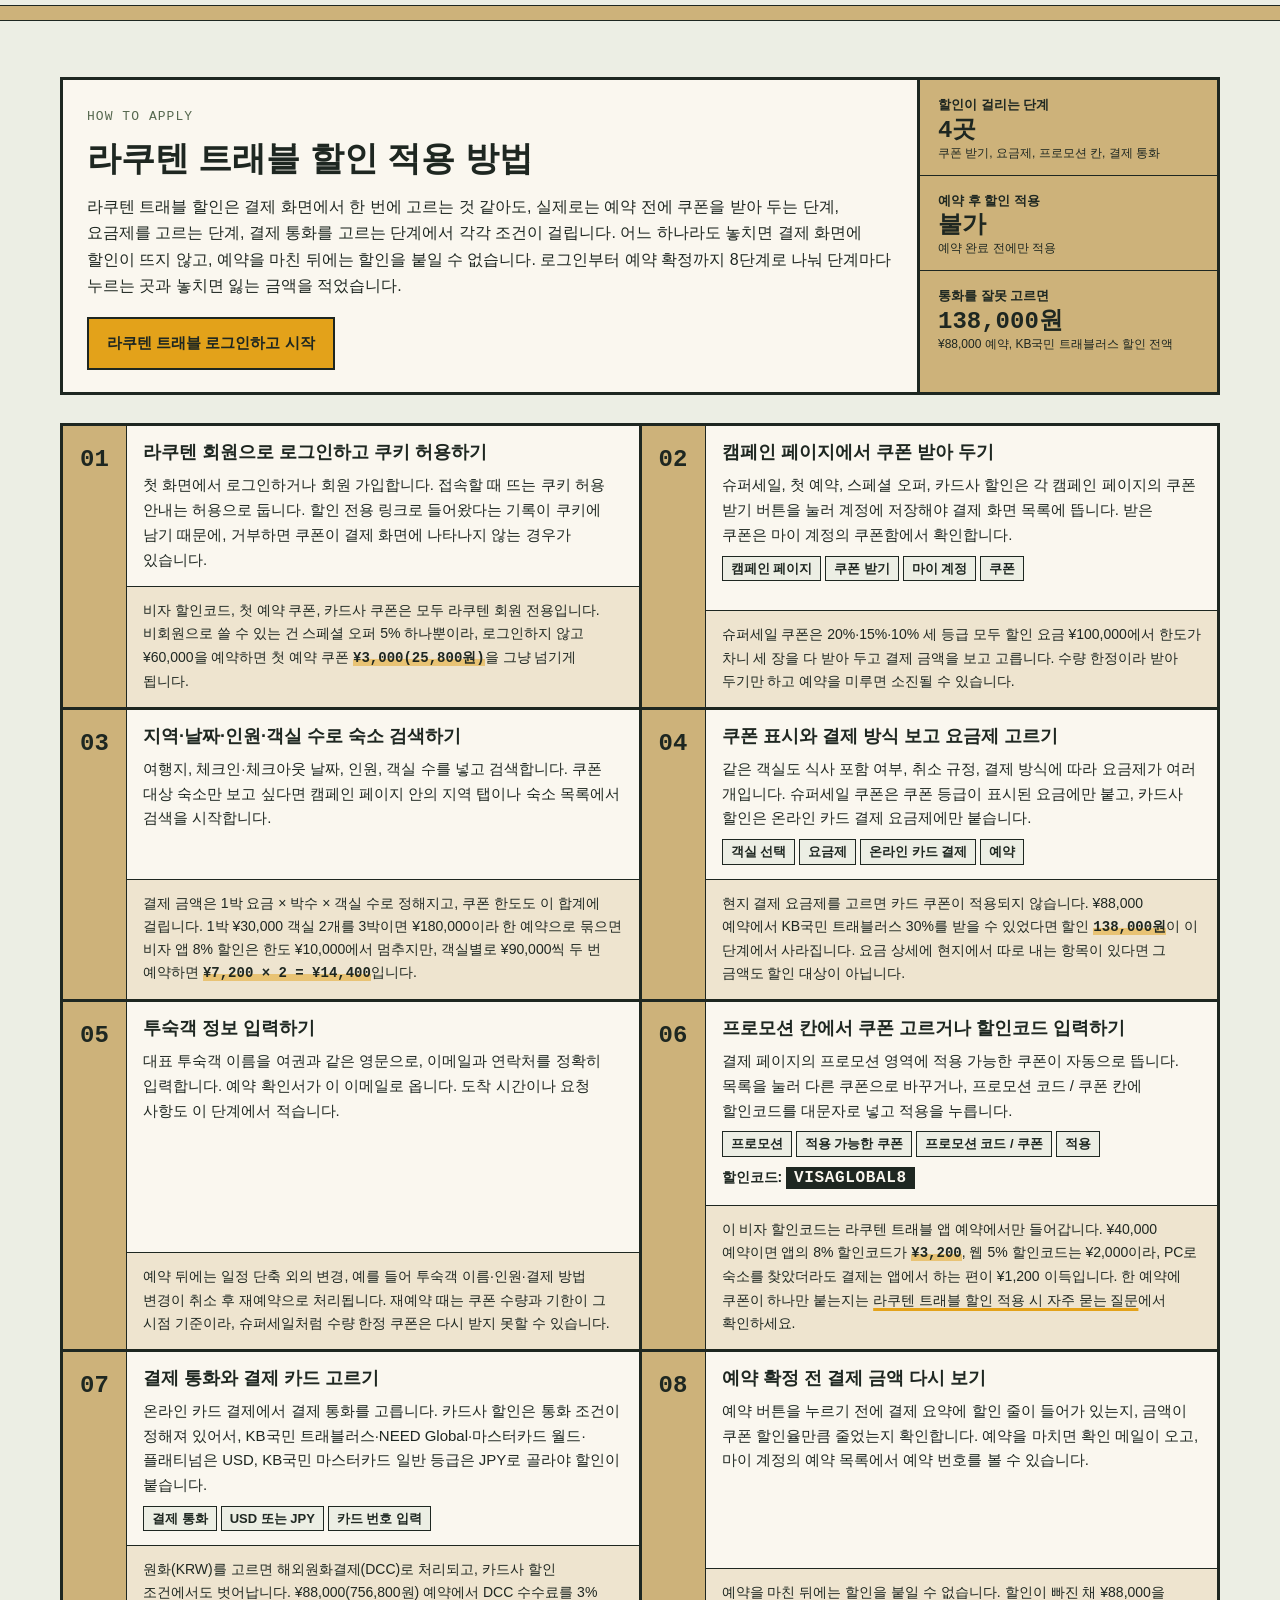
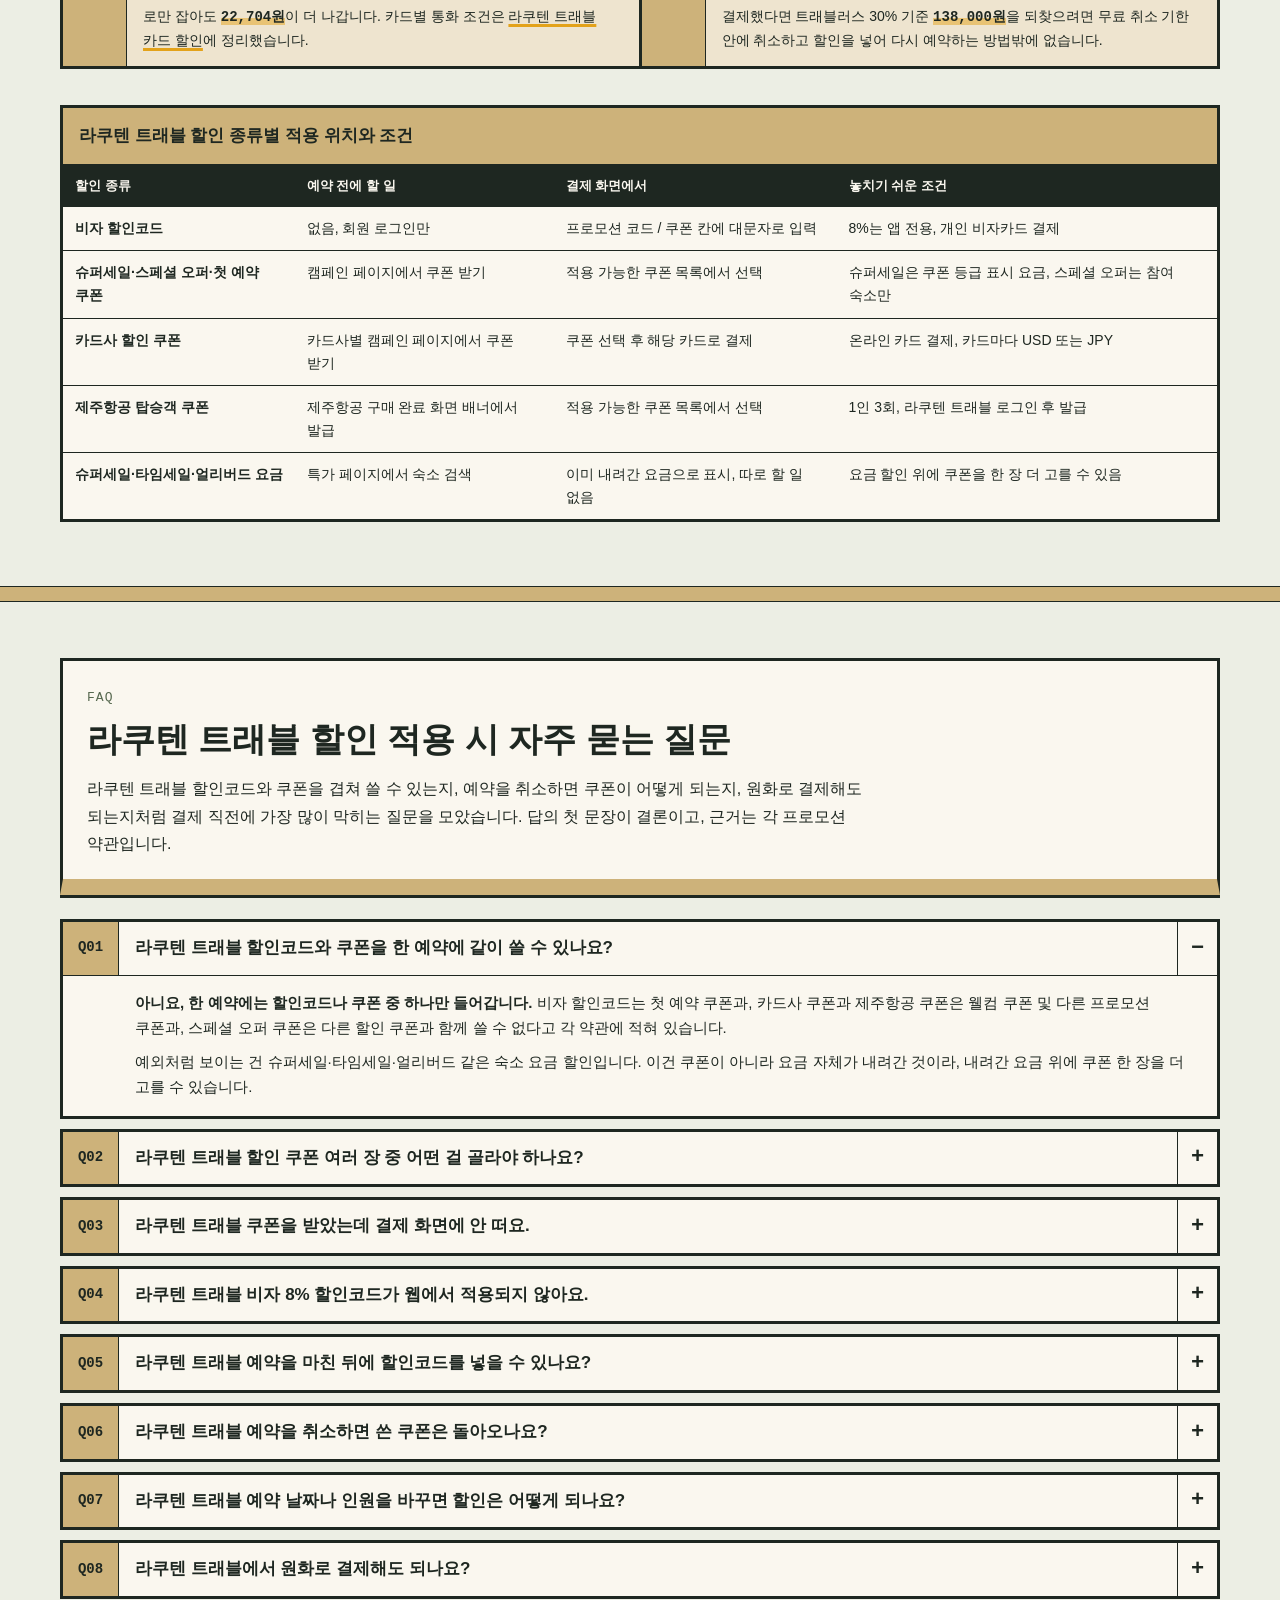
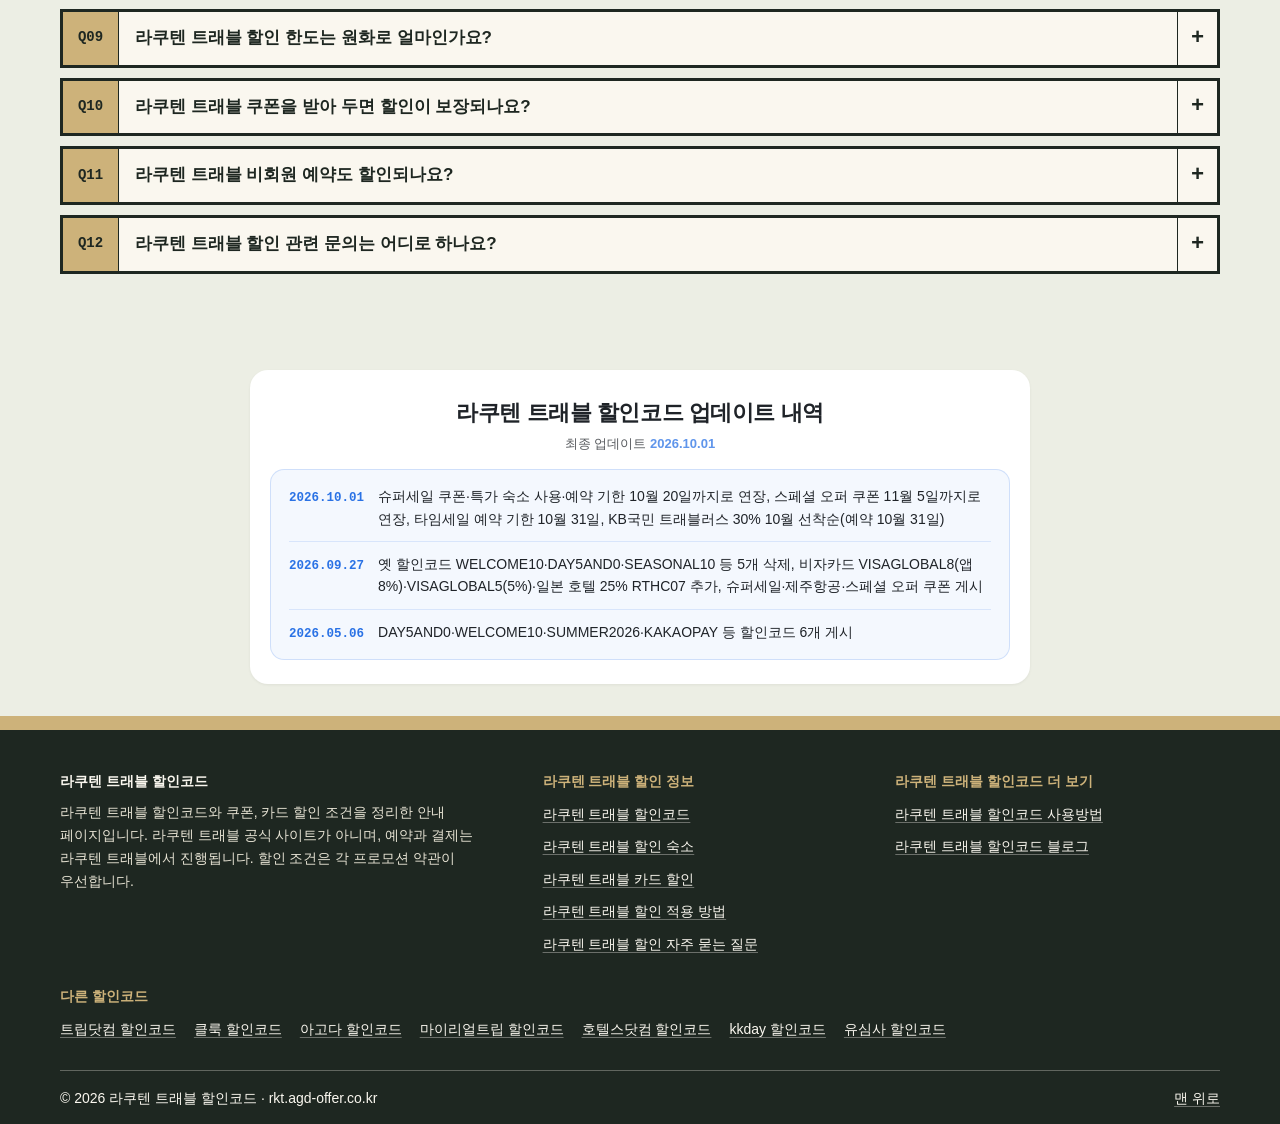
==== commit bdbd112f: "사이트 갱신: 라쿠텐 트래블 할인코드" ====
--- a/index.html
+++ b/index.html
@@ -147,6 +147,14 @@
 .rx-foot ul{list-style:none;display:grid;gap:6px}
 .rx-foot a{color:#FAF7EF;font-size:14px;text-decoration:underline;text-decoration-color:rgba(250,247,239,.35);text-underline-offset:3px}
 .rx-foot a:hover,.rx-foot a:focus-visible{text-decoration-color:#E3A21A}
+.rx-pages{margin-bottom:22px}
+.rx-pages ul{list-style:none;display:flex;gap:8px;overflow-x:auto;scrollbar-width:none;padding-bottom:2px}
+.rx-pages ul::-webkit-scrollbar{display:none}
+.rx-pages a{display:block;white-space:nowrap;font-size:14px;font-weight:700;color:#1E2721;background:#FAF7EF;border:2px solid #1E2721;padding:6px 12px;text-decoration:none}
+.rx-pages a:hover,.rx-pages a:focus-visible{background:#E3A21A;color:#1E2721}
+.rx-pages a[aria-current="page"]{background:#1E2721;color:#FAF7EF}
+.rx-foot-more{margin-top:28px}
+.rx-foot-more ul{display:flex;flex-wrap:wrap;gap:6px 18px}
 .rx-foot-bottom{display:flex;justify-content:space-between;gap:12px;flex-wrap:wrap;margin-top:28px;padding-top:16px;border-top:1px solid rgba(250,247,239,.3);font-size:13px}
 @media (max-width:760px){
 .rx-top{padding:32px 16px 22px}
@@ -166,6 +174,12 @@
 <body>
 <div class="rx" id="top">
 <header class="rx-top">
+  <nav class="rx-inner rx-pages" aria-label="페이지 메뉴">
+    <ul>
+      <li><a href="./" aria-current="page">홈</a></li>
+      <li><a href="discount-coupon/">라쿠텐트래블 할인쿠폰</a></li>
+    </ul>
+  </nav>
   <div class="rx-inner rx-top-grid">
     <div>
       <h1>라쿠텐 트래블 할인코드</h1>
@@ -1504,7 +1518,7 @@
 .upd-log-list li{display:flex;gap:14px;align-items:baseline;padding:11px 0;border-top:1px solid rgba(var(--upd-rgb),.14)}
 .upd-log-list li:first-child{border-top:0}
 .upd-log-list time{flex:0 0 auto;font:800 12.5px/1.6 ui-monospace,Menlo,Consolas,monospace;color:var(--upd-c)}
-.upd-log-list p{font-size:14px;line-height:1.6}
+.upd-log-list p{font-size:14px;line-height:1.6;min-width:0;overflow-wrap:anywhere}
 @media (max-width:640px){.upd-log-title{font-size:19px}.upd-log-list li{flex-direction:column;gap:2px}}
 </style>
 </main>
@@ -1533,6 +1547,20 @@
         </ul>
       </div>
     </div>
+    <!--@FOOTER-LINKS-->
+    <div class="rx-foot-more">
+      <p class="rx-foot-title">다른 할인코드</p>
+      <ul>
+        <li><a href="tripcom/">트립닷컴 할인코드</a></li>
+        <li><a href="klook/">클룩 할인코드</a></li>
+        <li><a href="agoda/">아고다 할인코드</a></li>
+        <li><a href="myrealtrip/">마이리얼트립 할인코드</a></li>
+        <li><a href="hotelscom/">호텔스닷컴 할인코드</a></li>
+        <li><a href="kkday/">kkday 할인코드</a></li>
+        <li><a href="usimsa/">유심사 할인코드</a></li>
+      </ul>
+    </div>
+    <!--@/FOOTER-LINKS-->
     <div class="rx-foot-bottom">
       <p>© 2026 라쿠텐 트래블 할인코드 · rkt.agd-offer.co.kr</p>
       <a href="#top">맨 위로</a>
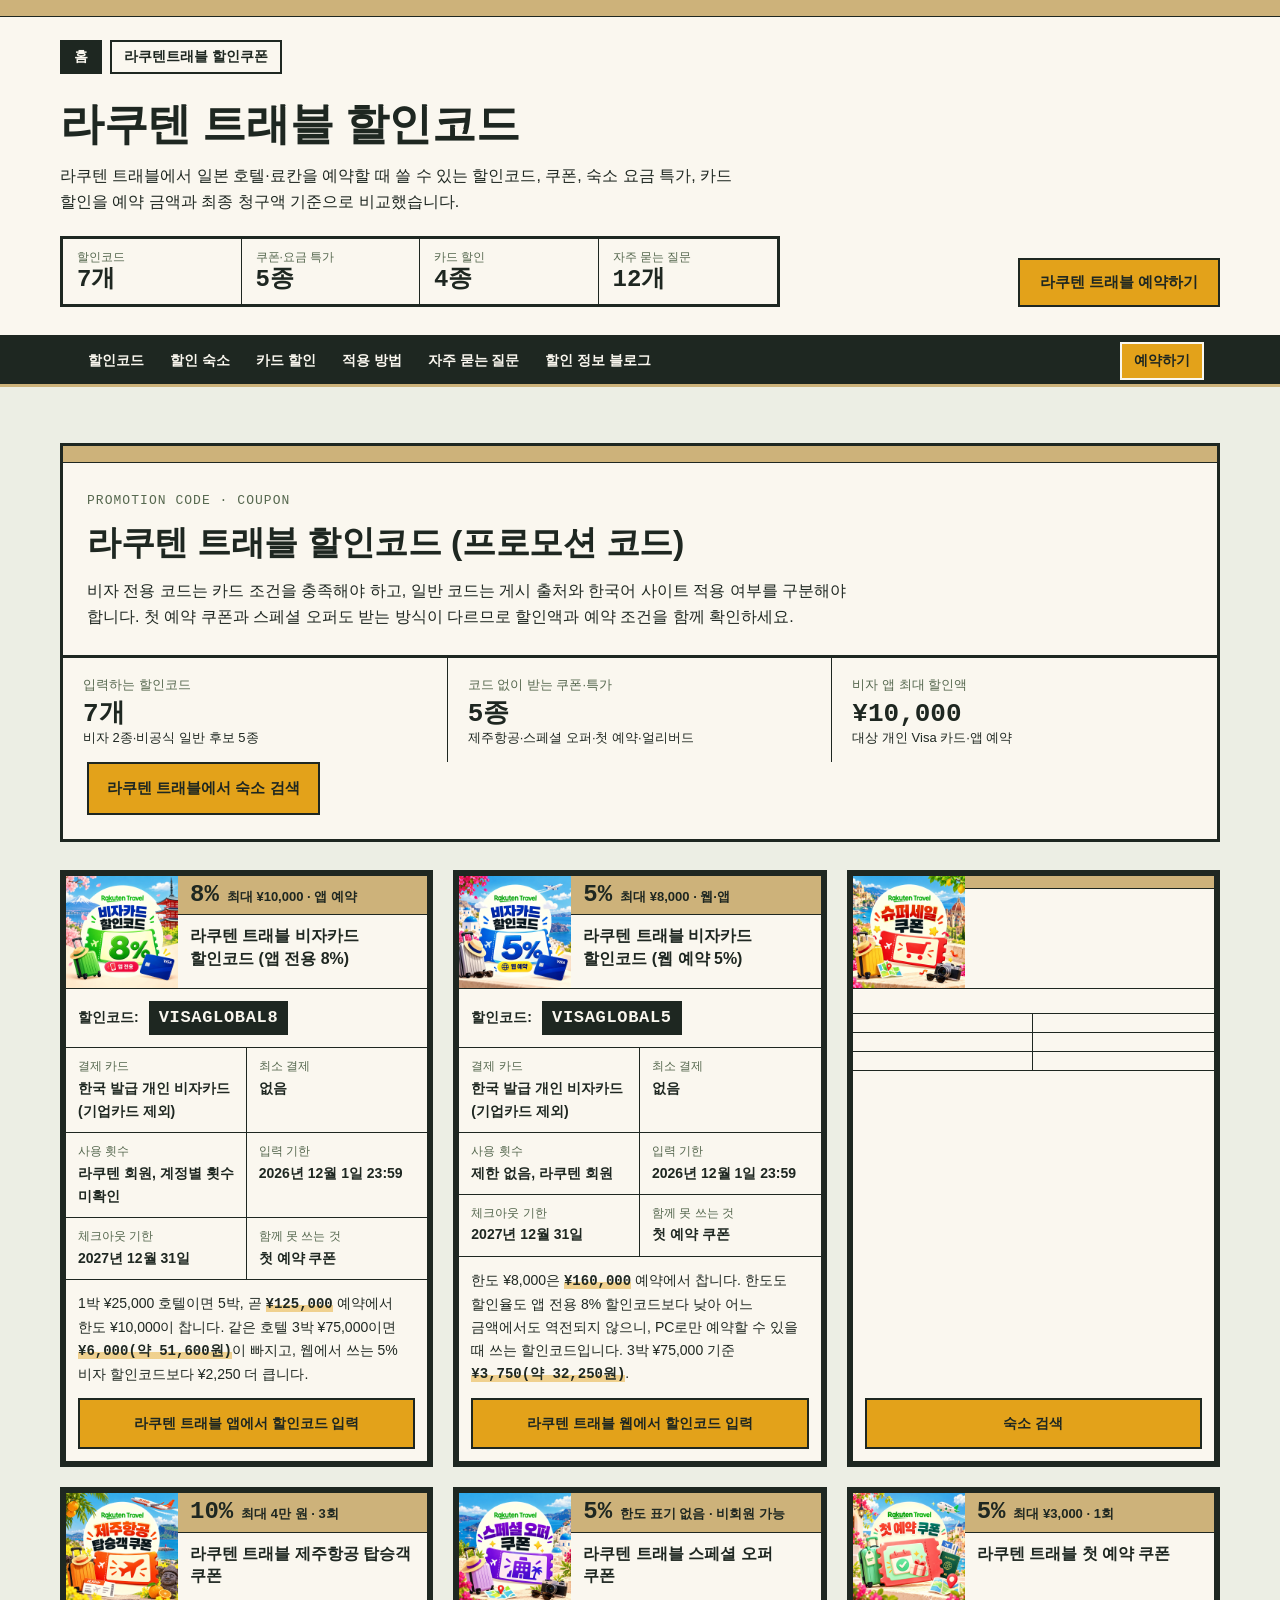
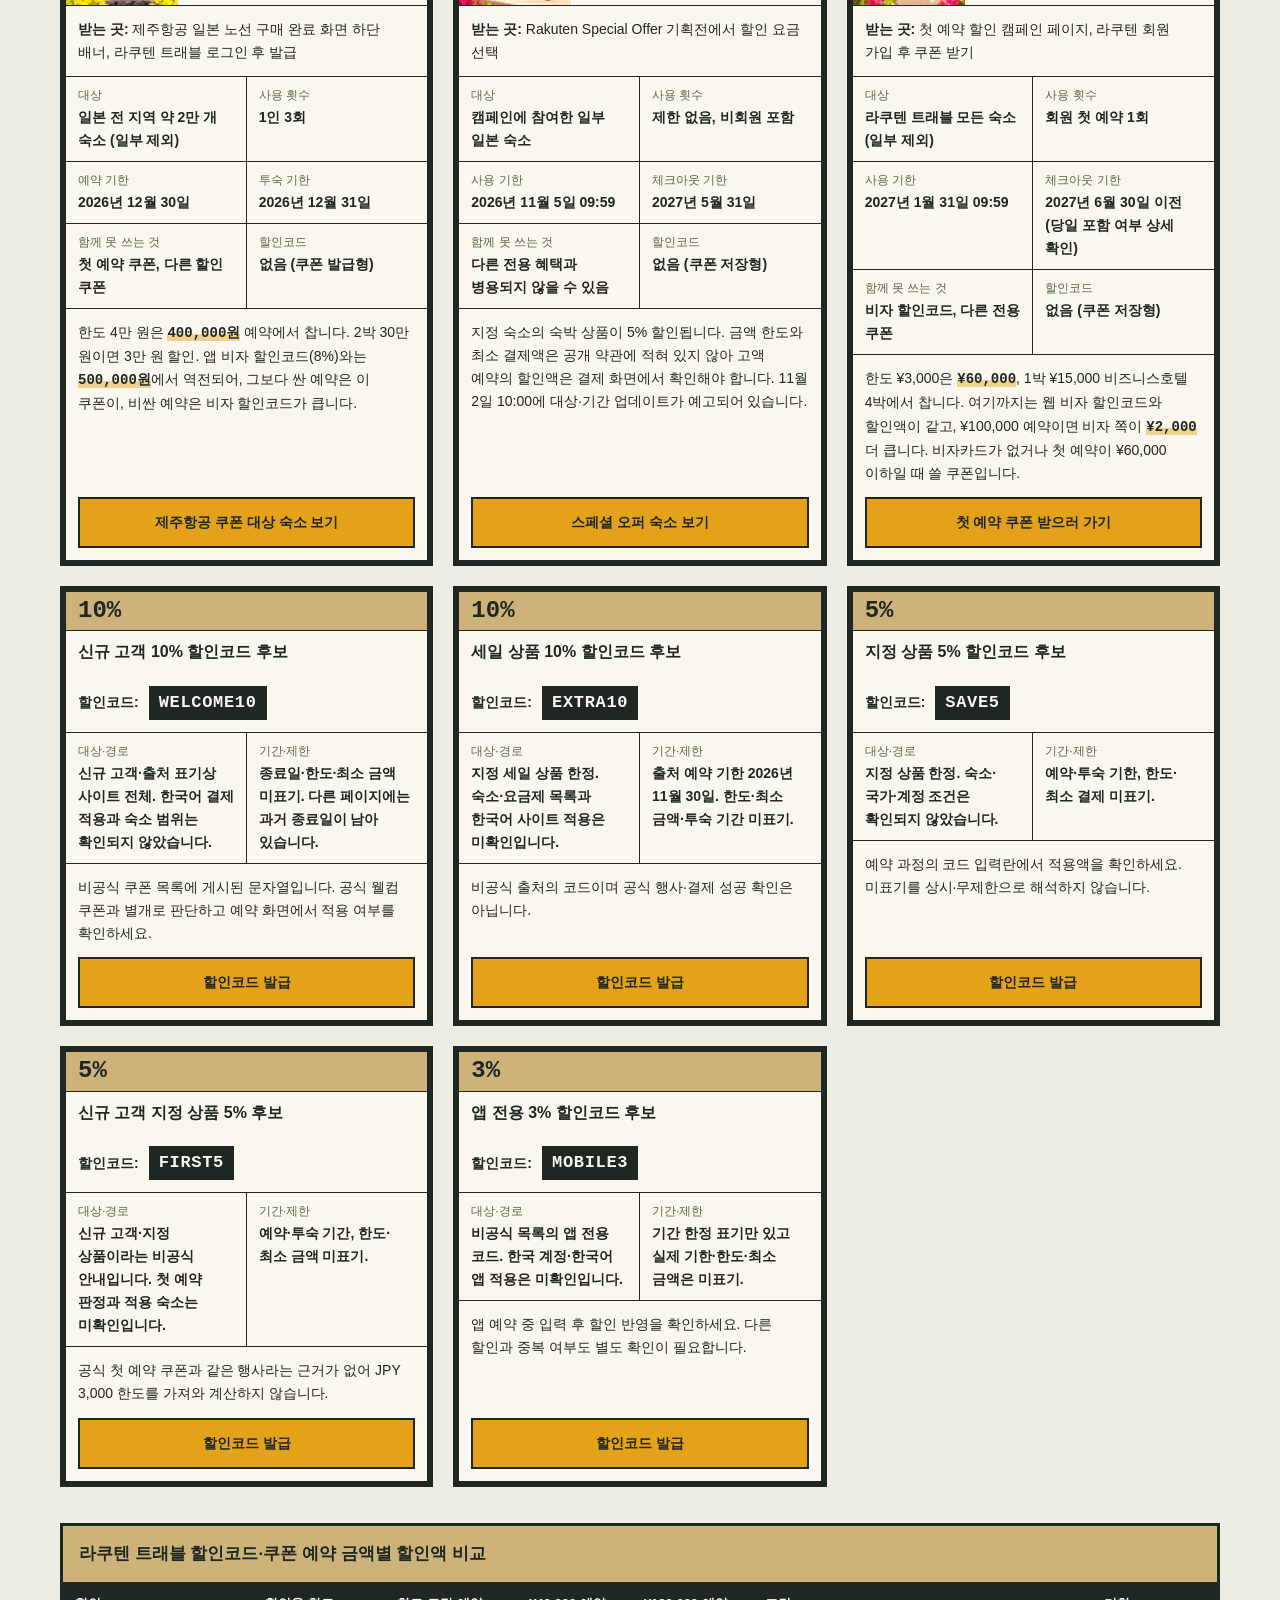
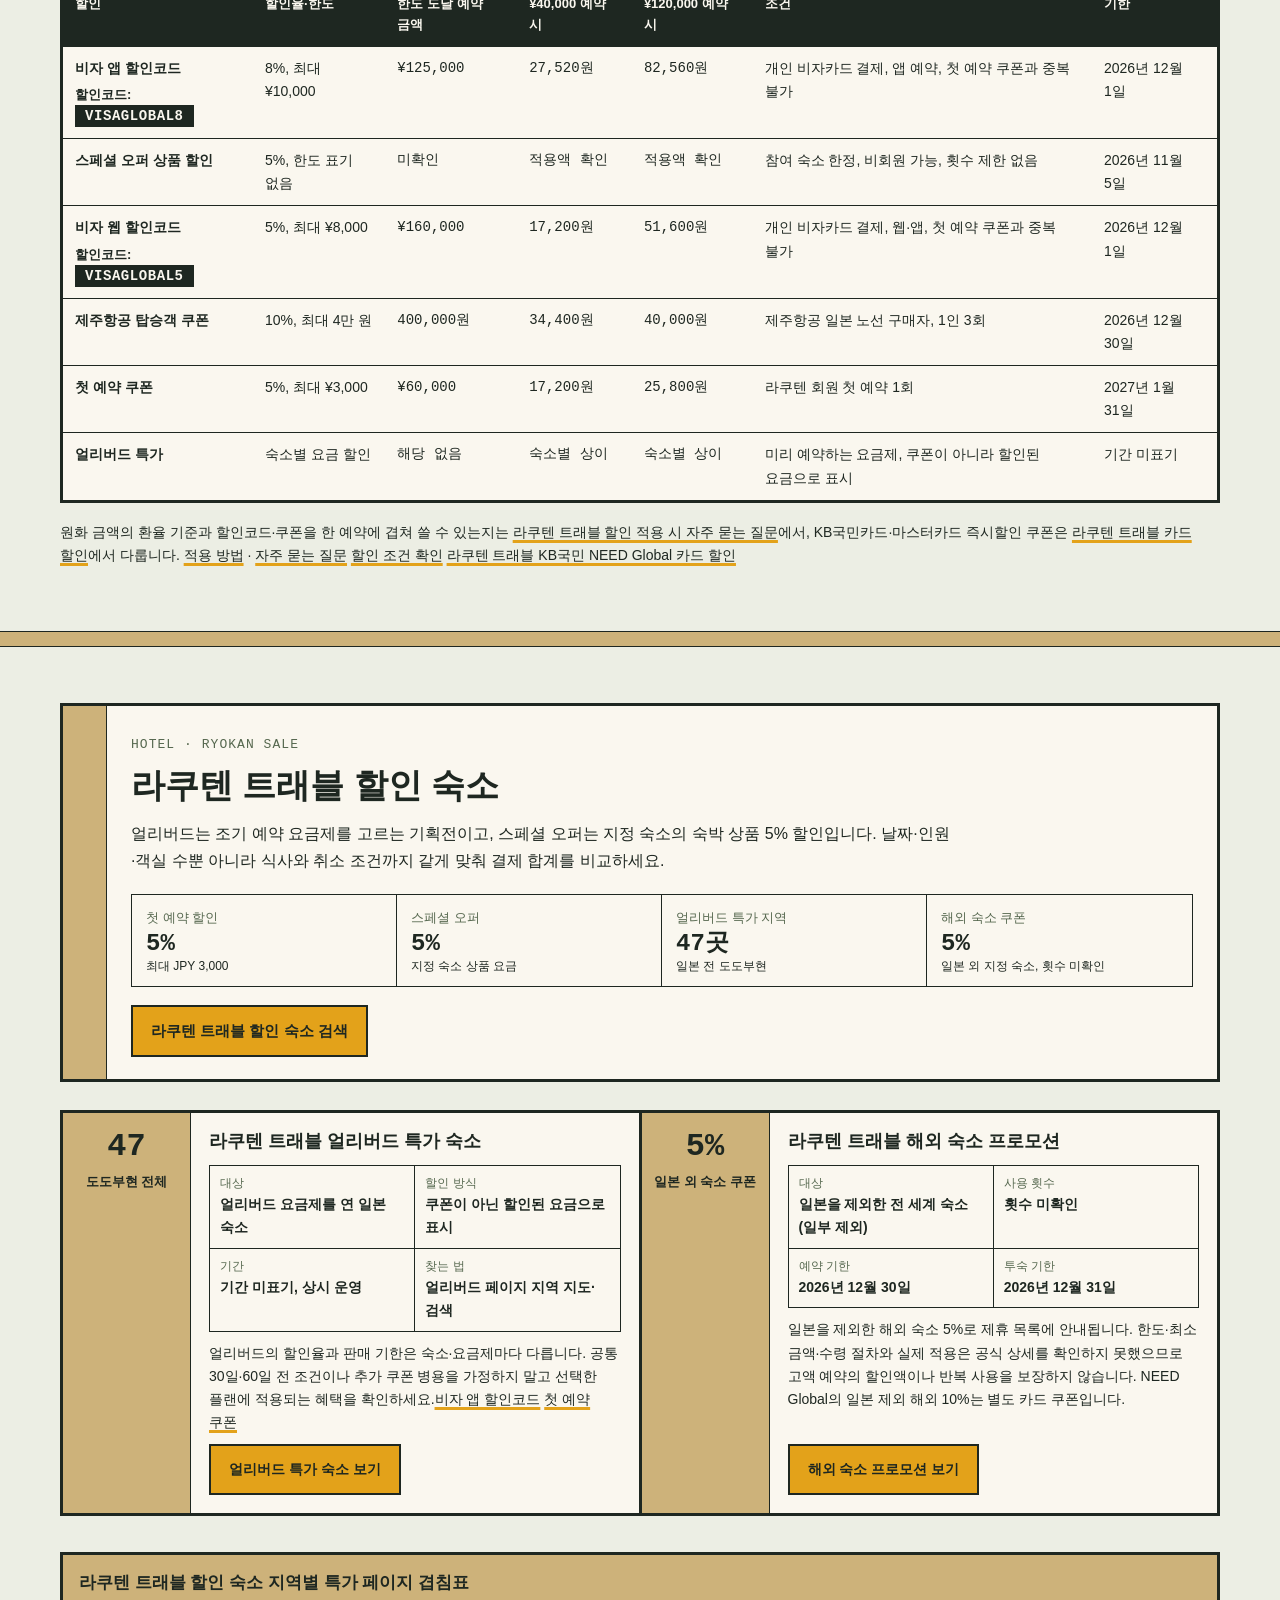
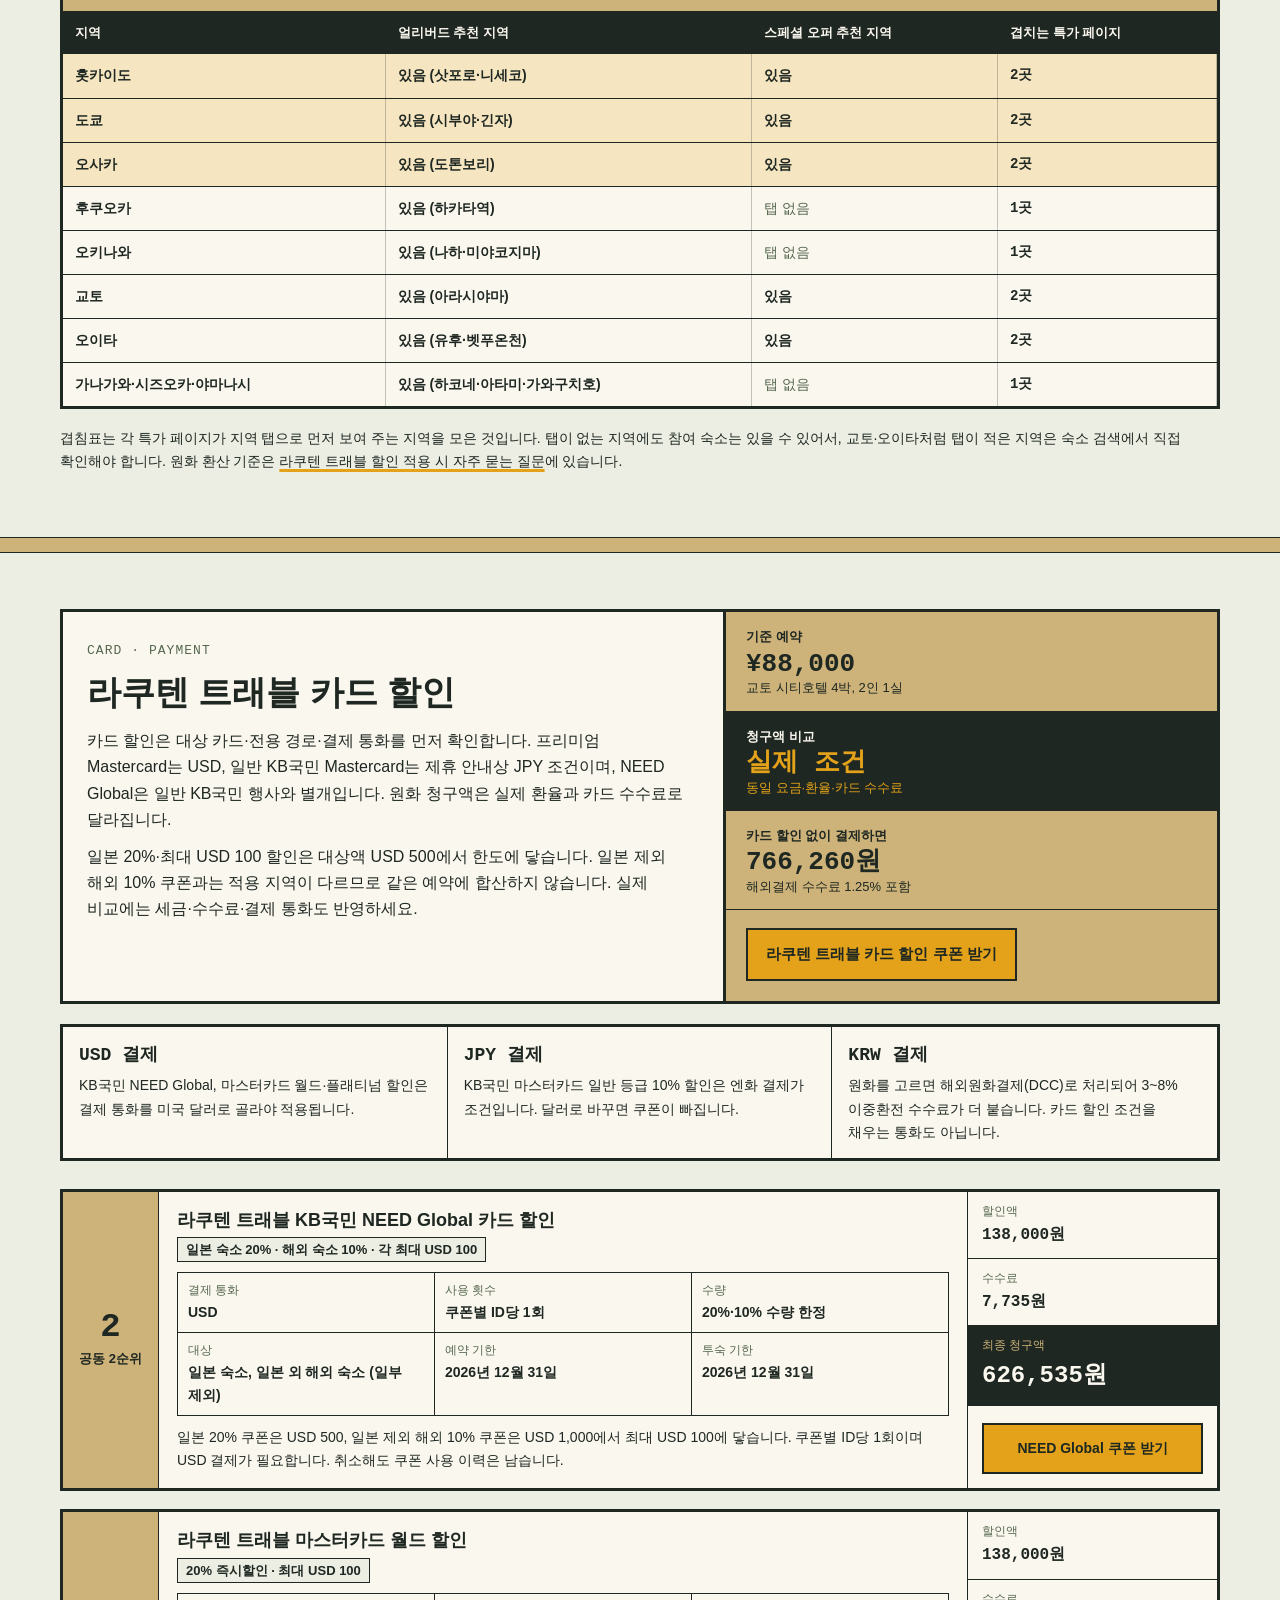
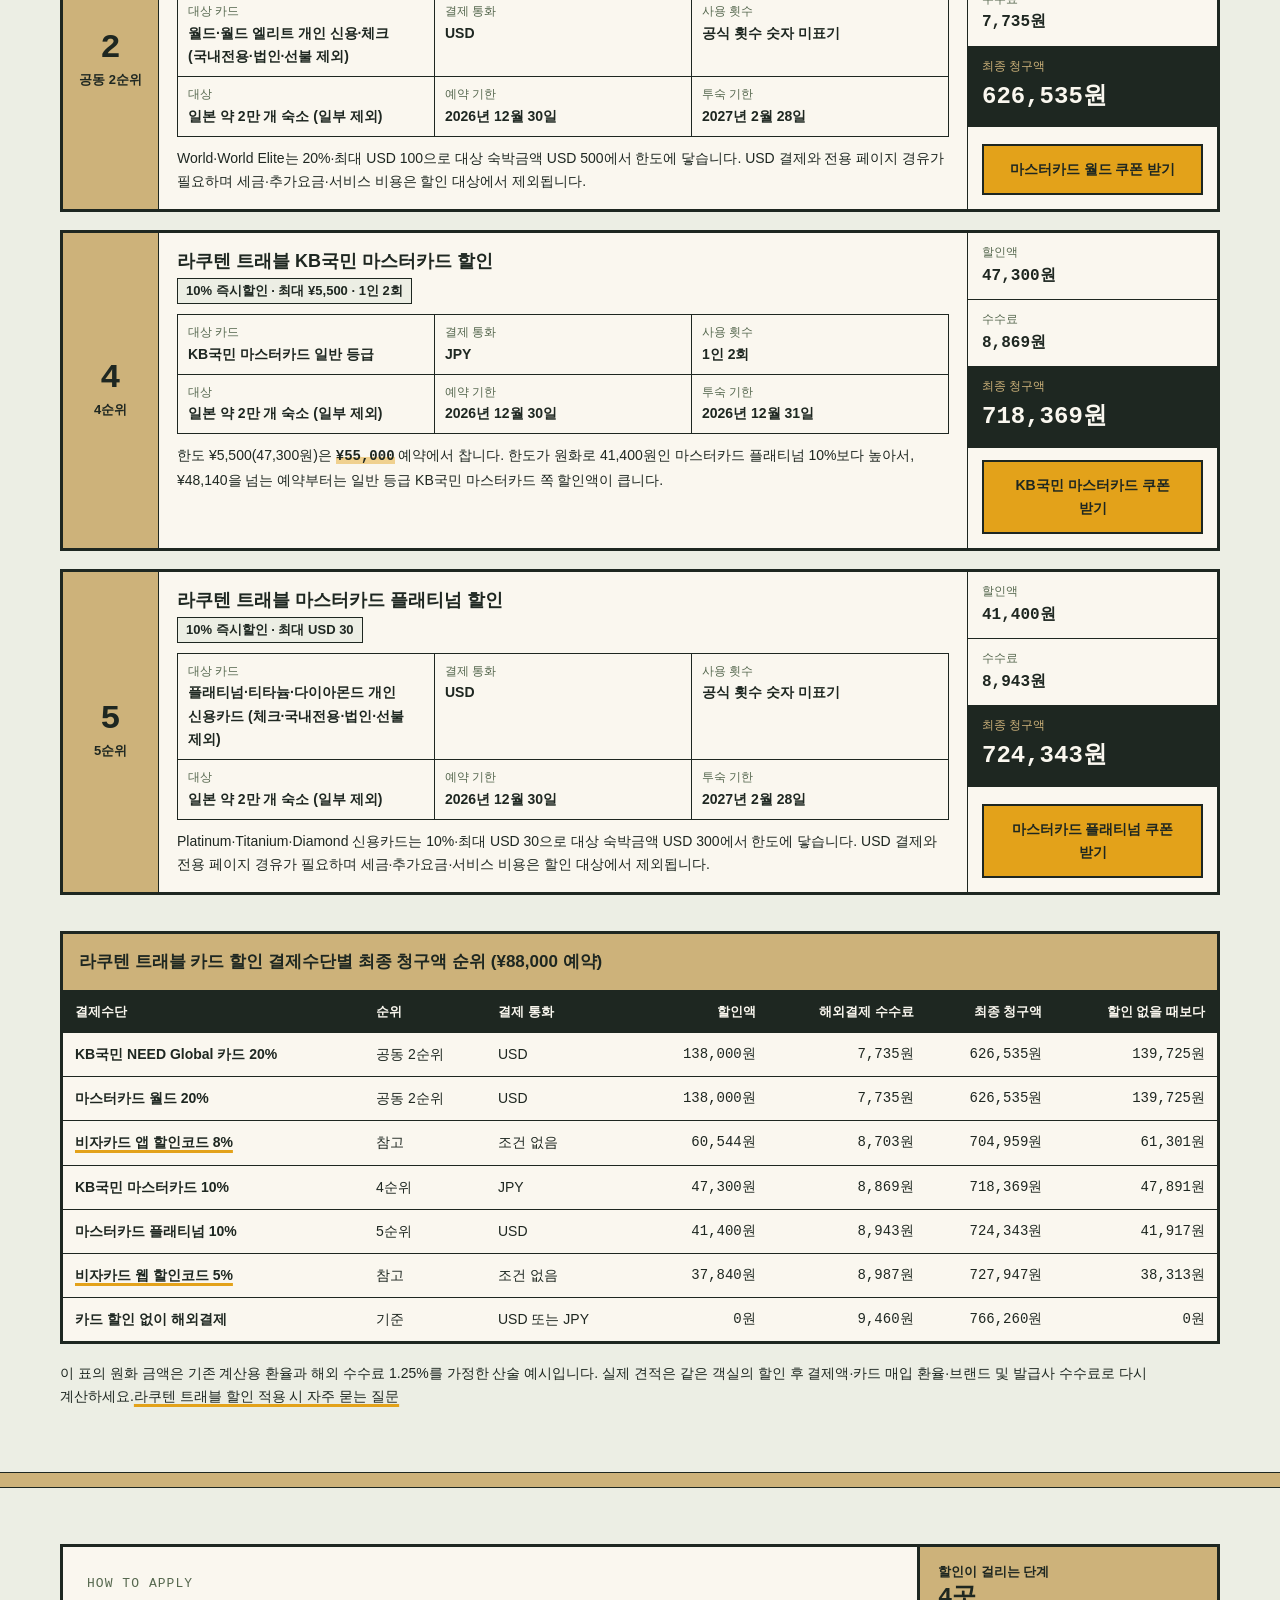
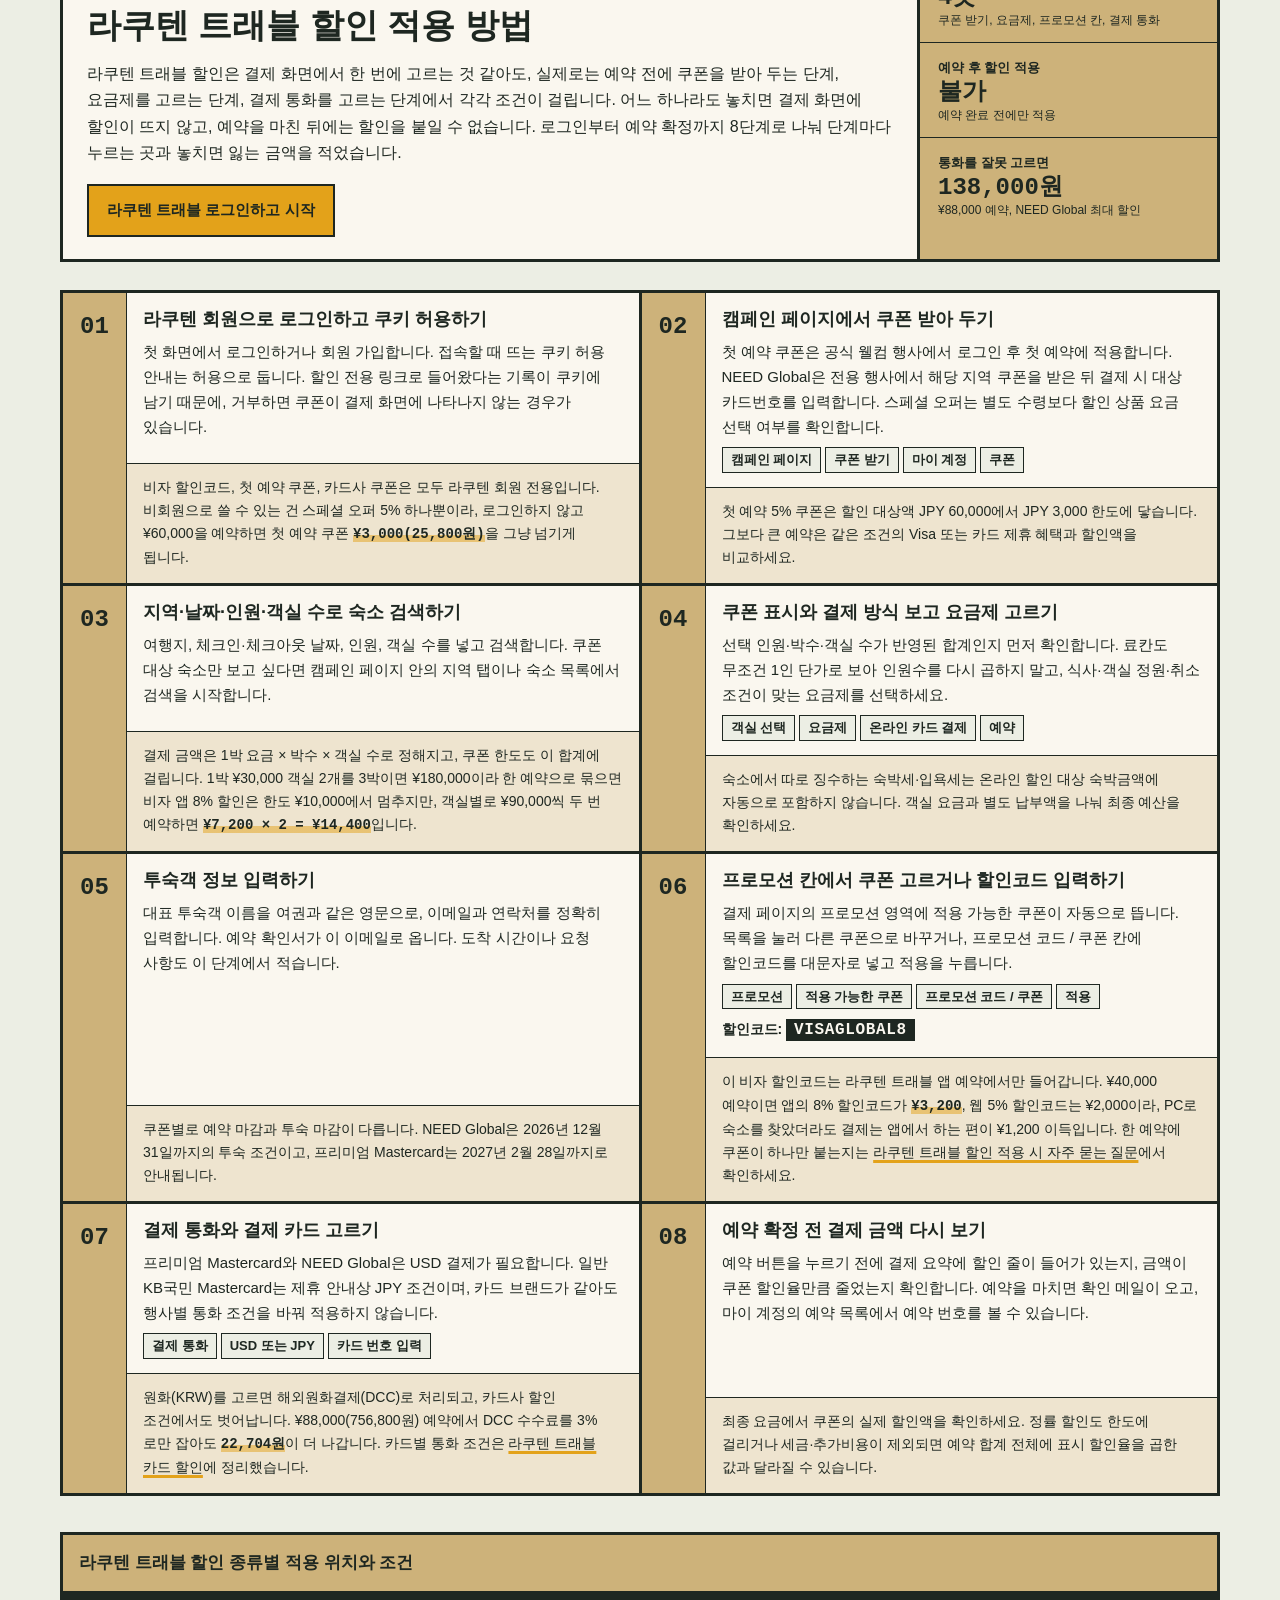
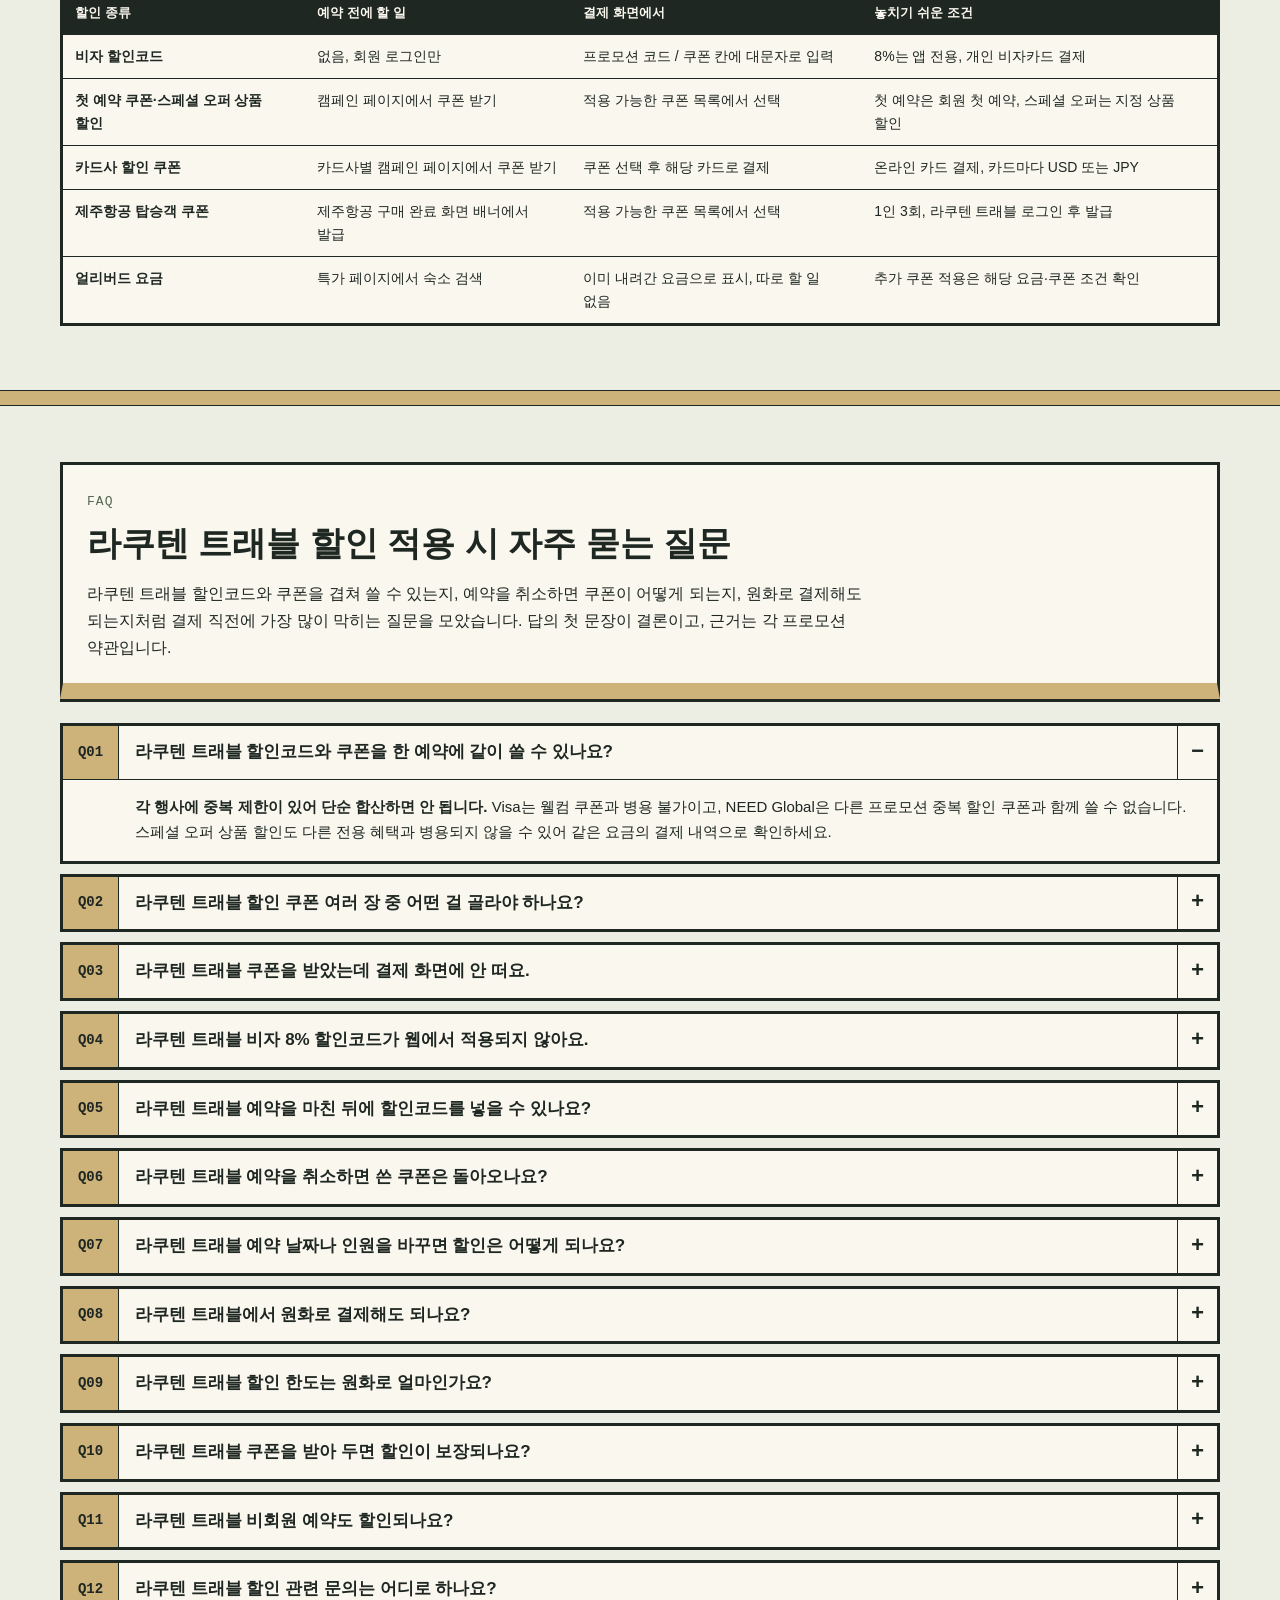
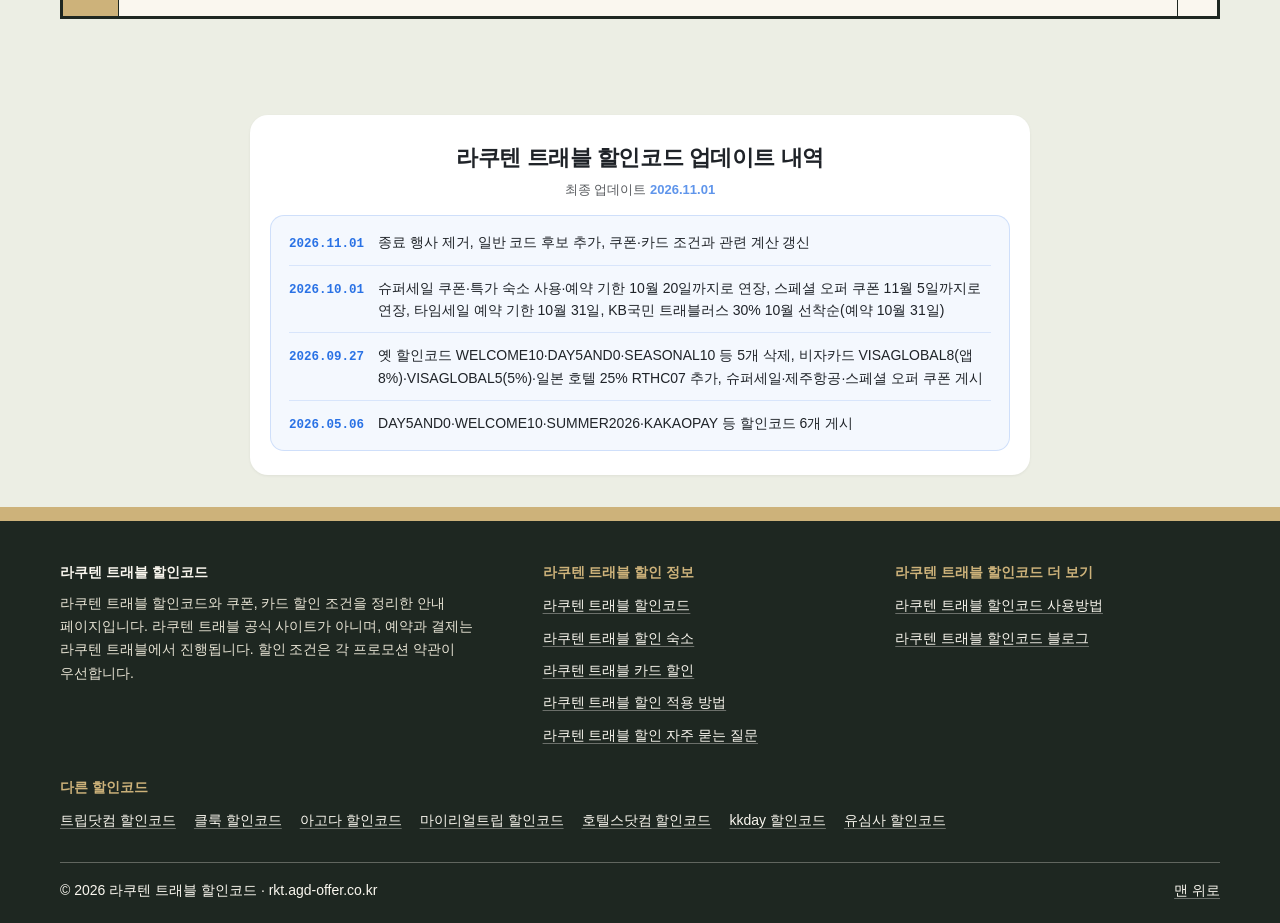
==== commit 2c18439d: "업데이트: 2026-11 검토한 페이지 9장 반영" ====
--- a/index.html
+++ b/index.html
@@ -17,8 +17,7 @@
 <meta name="twitter:card" content="summary">
 <meta name="twitter:title" content="라쿠텐 트래블 할인코드">
 <meta name="twitter:description" content="라쿠텐 트래블 더 싸게 예약하는 법. 5와 0이 붙는 날, Seasonal Sale, 신규 할인까지 — 실제 써본 후기로 정리한 라쿠텐 트래블 할인코드 가이드.">
-<script type="application/ld+json">
-{
+<script type="application/ld+json">{
   "@context": "https://schema.org",
   "@graph": [
     {
@@ -54,7 +53,7 @@
         "@id": "https://rkt.agd-offer.co.kr/#sections"
       },
       "datePublished": "2026-05-06T20:27:26+09:00",
-      "dateModified": "2026-10-01T09:00:00+09:00",
+      "dateModified": "2026-11-01T19:27:28+09:00",
       "publisher": {
         "@id": "https://rkt.agd-offer.co.kr/#organization"
       }
@@ -109,8 +108,7 @@
       ]
     }
   ]
-}
-</script>
+}</script>
 <style>
 html{scroll-behavior:smooth}
 body{margin:0;background:#ECEEE4;color:#1E2721;font-family:-apple-system,BlinkMacSystemFont,"Apple SD Gothic Neo","Pretendard","Noto Sans KR",sans-serif;-webkit-text-size-adjust:100%}
@@ -185,9 +183,9 @@
       <h1>라쿠텐 트래블 할인코드</h1>
       <p class="rx-desc">라쿠텐 트래블에서 일본 호텔·료칸을 예약할 때 쓸 수 있는 할인코드, 쿠폰, 숙소 요금 특가, 카드 할인을 예약 금액과 최종 청구액 기준으로 비교했습니다.</p>
       <dl class="rx-stats">
-        <div><dt>할인코드</dt><dd>3개</dd></div>
-        <div><dt>쿠폰·요금 특가</dt><dd>8종</dd></div>
-        <div><dt>카드 할인</dt><dd>5종</dd></div>
+        <div><dt>할인코드</dt><dd>7개</dd></div>
+        <div><dt>쿠폰·요금 특가</dt><dd>5종</dd></div>
+        <div><dt>카드 할인</dt><dd>4종</dd></div>
         <div><dt>자주 묻는 질문</dt><dd>12개</dd></div>
       </dl>
     </div>
@@ -300,12 +298,12 @@
     <header class="rc-head">
       <div class="rc-intro">
         <h2 id="rc-title">라쿠텐 트래블 할인코드 (프로모션 코드)</h2>
-        <p class="rc-lead">라쿠텐 트래블 결제 화면의 프로모션 코드 칸에 직접 입력하는 할인코드는 비자카드 전용 두 가지이고, 슈퍼세일·첫 예약·제주항공·스페셜 오퍼 할인은 캠페인 페이지에서 쿠폰을 받아 두면 결제 때 목록에 뜨는 방식입니다. 대부분 서로 겹쳐 쓸 수 없어서 한 예약에 하나를 골라야 하는데, 할인율보다 <strong>한도가 차는 예약 금액</strong>을 보면 답이 나옵니다. 할인코드 입력 위치는 <a href="#howto">라쿠텐 트래블 할인 적용 방법</a>에 정리했습니다.</p>
+        <p class="rc-lead">비자 전용 코드는 카드 조건을 충족해야 하고, 일반 코드는 게시 출처와 한국어 사이트 적용 여부를 구분해야 합니다. 첫 예약 쿠폰과 스페셜 오퍼도 받는 방식이 다르므로 할인액과 예약 조건을 함께 확인하세요.</p>
       </div>
       <dl class="rc-stats">
-        <div><dt>입력하는 할인코드</dt><dd>3개<small>비자 앱·비자 일반·호텔스컴바인</small></dd></div>
-        <div><dt>코드 없이 받는 쿠폰·특가</dt><dd>5종<small>슈퍼세일·제주항공·스페셜 오퍼·첫 예약·얼리버드</small></dd></div>
-        <div><dt>한 예약 최대 할인액</dt><dd>¥20,000<small>슈퍼세일 20% 쿠폰 한도</small></dd></div>
+        <div><dt>입력하는 할인코드</dt><dd>7개<small>비자 2종·비공식 일반 후보 5종</small></dd></div>
+        <div><dt>코드 없이 받는 쿠폰·특가</dt><dd>5종<small>제주항공·스페셜 오퍼·첫 예약·얼리버드</small></dd></div>
+        <div><dt>비자 앱 최대 할인액</dt><dd>¥10,000<small>대상 개인 Visa 카드·앱 예약</small></dd></div>
       </dl>
       <div class="rc-headcta">
         <a class="rc-btn" href="https://app.ac/YbwMP3l13" target="_blank" rel="nofollow sponsored noopener">라쿠텐 트래블에서 숙소 검색</a>
@@ -317,7 +315,7 @@
         <article class="rc-card" id="rc-visa8">
           <div class="rc-box">
             <div class="rc-top">
-              <figure class="rc-thumb"><img src="images/coupon-1.webp" alt="라쿠텐 트래블 비자카드 앱 할인코드" width="250" height="250"></figure>
+              <figure class="rc-thumb"><img src="/images/coupon-1.webp" alt="라쿠텐 트래블 비자카드 앱 할인코드" width="250" height="250"></figure>
               <div class="rc-title">
                 <p class="rc-band"><span class="rc-rate">8%</span><span class="rc-cap">최대 ¥10,000 · 앱 예약</span></p>
                 <h3>라쿠텐 트래블 비자카드 할인코드 (앱 전용 8%)</h3>
@@ -327,7 +325,7 @@
             <dl class="rc-grid">
               <div><dt>결제 카드</dt><dd>한국 발급 개인 비자카드 (기업카드 제외)</dd></div>
               <div><dt>최소 결제</dt><dd>없음</dd></div>
-              <div><dt>사용 횟수</dt><dd>제한 없음, 라쿠텐 회원</dd></div>
+              <div><dt>사용 횟수</dt><dd>라쿠텐 회원, 계정별 횟수 미확인</dd></div>
               <div><dt>입력 기한</dt><dd><time datetime="2026-12-01T23:59+09:00">2026년 12월 1일 23:59</time></dd></div>
               <div><dt>체크아웃 기한</dt><dd><time datetime="2027-12-31">2027년 12월 31일</time></dd></div>
               <div><dt>함께 못 쓰는 것</dt><dd>첫 예약 쿠폰</dd></div>
@@ -341,7 +339,7 @@
         <article class="rc-card" id="rc-visa5">
           <div class="rc-box">
             <div class="rc-top">
-              <figure class="rc-thumb"><img src="images/coupon-2.webp" alt="라쿠텐 트래블 비자카드 웹 할인코드" width="250" height="250" loading="lazy"></figure>
+              <figure class="rc-thumb"><img src="/images/coupon-2.webp" alt="라쿠텐 트래블 비자카드 웹 할인코드" width="250" height="250" loading="lazy"></figure>
               <div class="rc-title">
                 <p class="rc-band"><span class="rc-rate">5%</span><span class="rc-cap">최대 ¥8,000 · 웹·앱</span></p>
                 <h3>라쿠텐 트래블 비자카드 할인코드 (웹 예약 5%)</h3>
@@ -365,23 +363,23 @@
         <article class="rc-card" id="rc-supersale">
           <div class="rc-box">
             <div class="rc-top">
-              <figure class="rc-thumb"><img src="images/coupon-3.webp" alt="라쿠텐 트래블 슈퍼세일 쿠폰" width="250" height="250" loading="lazy"></figure>
+              <figure class="rc-thumb"><img src="/images/coupon-3.webp" alt="라쿠텐 트래블 슈퍼세일 쿠폰" width="250" height="250" loading="lazy"></figure>
               <div class="rc-title">
-                <p class="rc-band"><span class="rc-rate">20·15·10%</span><span class="rc-cap">최대 ¥20,000</span></p>
-                <h3>라쿠텐 트래블 슈퍼세일 쿠폰</h3>
+                <p class="rc-band"><span class="rc-rate"></span><span class="rc-cap"></span></p>
+                <h3></h3>
               </div>
             </div>
-            <p class="rc-get"><b>받는 곳:</b> 슈퍼세일 캠페인 페이지에서 등급별 쿠폰 받기, 결제 화면에서 자동 표시</p>
+            <p class="rc-get"><b></b></p>
             <dl class="rc-grid">
-              <div><dt>대상</dt><dd>슈퍼세일 참여 일본 숙소, 쿠폰 등급이 표시된 요금</dd></div>
-              <div><dt>등급별 한도</dt><dd>20% ¥20,000 · 15% ¥15,000 · 10% ¥10,000</dd></div>
-              <div><dt>수량</dt><dd>한정, 예약당 1장</dd></div>
-              <div><dt>사용 기한</dt><dd><time datetime="2026-10-20">2026년 10월 20일</time></dd></div>
-              <div><dt>체크아웃 기한</dt><dd><time datetime="2027-08-31">2027년 8월 31일</time></dd></div>
-              <div><dt>할인코드</dt><dd>없음 (쿠폰 저장형)</dd></div>
-            </dl>
-            <p class="rc-calc">세 등급 모두 <strong>¥100,000</strong>에서 한도가 찹니다. 1박 ¥20,000 숙소 2박이면 20% 쿠폰으로 <strong>¥8,000(약 68,800원)</strong>. ¥150,000 예약은 할인액이 ¥20,000에 묶여 실할인율이 13.3%로 내려갑니다.</p>
-            <a class="rc-btn" href="https://app.ac/YbwMP3l13" target="_blank" rel="nofollow sponsored noopener">슈퍼세일 쿠폰 받으러 가기</a>
+              <div><dt></dt><dd></dd></div>
+              <div><dt></dt><dd></dd></div>
+              <div><dt></dt><dd></dd></div>
+              <div><dt></dt><dd><time datetime="2026-10-20"></time></dd></div>
+              <div><dt></dt><dd><time datetime="2027-08-31"></time></dd></div>
+              <div><dt></dt><dd></dd></div>
+            </dl>
+            <p class="rc-calc"><strong></strong><strong></strong></p>
+            <a class="rc-btn" href="https://app.ac/YbwMP3l13" target="_blank" rel="nofollow sponsored noopener">숙소 검색</a>
           </div>
         </article>
       </li>
@@ -389,7 +387,7 @@
         <article class="rc-card" id="rc-jejuair">
           <div class="rc-box">
             <div class="rc-top">
-              <figure class="rc-thumb"><img src="images/coupon-4.webp" alt="라쿠텐 트래블 제주항공 쿠폰" width="250" height="250" loading="lazy"></figure>
+              <figure class="rc-thumb"><img src="/images/coupon-4.webp" alt="라쿠텐 트래블 제주항공 쿠폰" width="250" height="250" loading="lazy"></figure>
               <div class="rc-title">
                 <p class="rc-band"><span class="rc-rate">10%</span><span class="rc-cap">최대 4만 원 · 3회</span></p>
                 <h3>라쿠텐 트래블 제주항공 탑승객 쿠폰</h3>
@@ -413,22 +411,22 @@
         <article class="rc-card" id="rc-special">
           <div class="rc-box">
             <div class="rc-top">
-              <figure class="rc-thumb"><img src="images/coupon-5.webp" alt="라쿠텐 트래블 스페셜 오퍼 쿠폰" width="250" height="250" loading="lazy"></figure>
+              <figure class="rc-thumb"><img src="/images/coupon-5.webp" alt="라쿠텐 트래블 스페셜 오퍼 쿠폰" width="250" height="250" loading="lazy"></figure>
               <div class="rc-title">
                 <p class="rc-band"><span class="rc-rate">5%</span><span class="rc-cap">한도 표기 없음 · 비회원 가능</span></p>
                 <h3>라쿠텐 트래블 스페셜 오퍼 쿠폰</h3>
               </div>
             </div>
-            <p class="rc-get"><b>받는 곳:</b> Rakuten Special Offer 캠페인 페이지, 쿠폰 대상 숙소에서 결제 시 선택</p>
+            <p class="rc-get"><b>받는 곳:</b> Rakuten Special Offer 기획전에서 할인 요금 선택</p>
             <dl class="rc-grid">
               <div><dt>대상</dt><dd>캠페인에 참여한 일부 일본 숙소</dd></div>
               <div><dt>사용 횟수</dt><dd>제한 없음, 비회원 포함</dd></div>
               <div><dt>사용 기한</dt><dd><time datetime="2026-11-05T09:59+09:00">2026년 11월 5일 09:59</time></dd></div>
-              <div><dt>체크아웃 기한</dt><dd><time datetime="2027-04-30">2027년 4월 30일</time></dd></div>
-              <div><dt>함께 못 쓰는 것</dt><dd>다른 할인 쿠폰</dd></div>
+              <div><dt>체크아웃 기한</dt><dd><time datetime="2027-05-31">2027년 5월 31일</time></dd></div>
+              <div><dt>함께 못 쓰는 것</dt><dd>다른 전용 혜택과 병용되지 않을 수 있음</dd></div>
               <div><dt>할인코드</dt><dd>없음 (쿠폰 저장형)</dd></div>
             </dl>
-            <p class="rc-calc">약관에 한도가 없어 큰 예약일수록 유리합니다. <strong>¥160,000</strong>을 넘으면 웹 비자 할인코드보다, <strong>¥200,000</strong>을 넘으면 앱 비자 할인코드보다 할인액이 커집니다. 료칸 2박 2인 ¥240,000이면 <strong>¥12,000</strong>.</p>
+            <p class="rc-calc">지정 숙소의 숙박 상품이 5% 할인됩니다. 금액 한도와 최소 결제액은 공개 약관에 적혀 있지 않아 고액 예약의 할인액은 결제 화면에서 확인해야 합니다. 11월 2일 10:00에 대상·기간 업데이트가 예고되어 있습니다.</p>
             <a class="rc-btn" href="https://app.ac/YbwMP3l13" target="_blank" rel="nofollow sponsored noopener">스페셜 오퍼 숙소 보기</a>
           </div>
         </article>
@@ -437,7 +435,7 @@
         <article class="rc-card" id="rc-welcome">
           <div class="rc-box">
             <div class="rc-top">
-              <figure class="rc-thumb"><img src="images/coupon-6.webp" alt="라쿠텐 트래블 첫 예약 쿠폰" width="250" height="250" loading="lazy"></figure>
+              <figure class="rc-thumb"><img src="/images/coupon-6.webp" alt="라쿠텐 트래블 첫 예약 쿠폰" width="250" height="250" loading="lazy"></figure>
               <div class="rc-title">
                 <p class="rc-band"><span class="rc-rate">5%</span><span class="rc-cap">최대 ¥3,000 · 1회</span></p>
                 <h3>라쿠텐 트래블 첫 예약 쿠폰</h3>
@@ -448,12 +446,102 @@
               <div><dt>대상</dt><dd>라쿠텐 트래블 모든 숙소 (일부 제외)</dd></div>
               <div><dt>사용 횟수</dt><dd>회원 첫 예약 1회</dd></div>
               <div><dt>사용 기한</dt><dd><time datetime="2027-01-31T09:59+09:00">2027년 1월 31일 09:59</time></dd></div>
-              <div><dt>체크아웃 기한</dt><dd><time datetime="2027-06-30">2027년 6월 30일</time></dd></div>
+              <div><dt>체크아웃 기한</dt><dd><time datetime="2027-06-30">2027년 6월 30일</time> 이전 (당일 포함 여부 상세 확인)</dd></div>
               <div><dt>함께 못 쓰는 것</dt><dd>비자 할인코드, 다른 전용 쿠폰</dd></div>
               <div><dt>할인코드</dt><dd>없음 (쿠폰 저장형)</dd></div>
             </dl>
             <p class="rc-calc">한도 ¥3,000은 <strong>¥60,000</strong>, 1박 ¥15,000 비즈니스호텔 4박에서 찹니다. 여기까지는 웹 비자 할인코드와 할인액이 같고, ¥100,000 예약이면 비자 쪽이 <strong>¥2,000</strong> 더 큽니다. 비자카드가 없거나 첫 예약이 ¥60,000 이하일 때 쓸 쿠폰입니다.</p>
             <a class="rc-btn" href="https://app.ac/YbwMP3l13" target="_blank" rel="nofollow sponsored noopener">첫 예약 쿠폰 받으러 가기</a>
+          </div>
+        </article>
+      </li>
+
+      <li>
+        <article class="rc-card" id="offer-added-1">
+          <div class="rc-box">
+            <div class="rc-title">
+              <p class="rc-band"><span class="rc-rate">10%</span></p>
+              <h3>신규 고객 10% 할인코드 후보</h3>
+            </div>
+            <p class="rc-code">할인코드: <code>WELCOME10</code></p>
+            <dl class="rc-grid">
+              <div><dt>대상·경로</dt><dd>신규 고객·출처 표기상 사이트 전체. 한국어 결제 적용과 숙소 범위는 확인되지 않았습니다.</dd></div>
+              <div><dt>기간·제한</dt><dd>종료일·한도·최소 금액 미표기. 다른 페이지에는 과거 종료일이 남아 있습니다.</dd></div>
+            </dl>
+            <p class="rc-calc">비공식 쿠폰 목록에 게시된 문자열입니다. 공식 웰컴 쿠폰과 별개로 판단하고 예약 화면에서 적용 여부를 확인하세요.</p>
+            <a class="rc-btn" href="https://app.ac/YbwMP3l13" target="_blank" rel="nofollow sponsored noopener">할인코드 발급</a>
+          </div>
+        </article>
+      </li>
+
+      <li>
+        <article class="rc-card" id="offer-added-2">
+          <div class="rc-box">
+            <div class="rc-title">
+              <p class="rc-band"><span class="rc-rate">10%</span></p>
+              <h3>세일 상품 10% 할인코드 후보</h3>
+            </div>
+            <p class="rc-code">할인코드: <code>EXTRA10</code></p>
+            <dl class="rc-grid">
+              <div><dt>대상·경로</dt><dd>지정 세일 상품 한정. 숙소·요금제 목록과 한국어 사이트 적용은 미확인입니다.</dd></div>
+              <div><dt>기간·제한</dt><dd>출처 예약 기한 2026년 11월 30일. 한도·최소 금액·투숙 기간 미표기.</dd></div>
+            </dl>
+            <p class="rc-calc">비공식 출처의 코드이며 공식 행사·결제 성공 확인은 아닙니다.</p>
+            <a class="rc-btn" href="https://app.ac/YbwMP3l13" target="_blank" rel="nofollow sponsored noopener">할인코드 발급</a>
+          </div>
+        </article>
+      </li>
+
+      <li>
+        <article class="rc-card" id="offer-added-3">
+          <div class="rc-box">
+            <div class="rc-title">
+              <p class="rc-band"><span class="rc-rate">5%</span></p>
+              <h3>지정 상품 5% 할인코드 후보</h3>
+            </div>
+            <p class="rc-code">할인코드: <code>SAVE5</code></p>
+            <dl class="rc-grid">
+              <div><dt>대상·경로</dt><dd>지정 상품 한정. 숙소·국가·계정 조건은 확인되지 않았습니다.</dd></div>
+              <div><dt>기간·제한</dt><dd>예약·투숙 기한, 한도·최소 결제 미표기.</dd></div>
+            </dl>
+            <p class="rc-calc">예약 과정의 코드 입력란에서 적용액을 확인하세요. 미표기를 상시·무제한으로 해석하지 않습니다.</p>
+            <a class="rc-btn" href="https://app.ac/YbwMP3l13" target="_blank" rel="nofollow sponsored noopener">할인코드 발급</a>
+          </div>
+        </article>
+      </li>
+
+      <li>
+        <article class="rc-card" id="offer-added-4">
+          <div class="rc-box">
+            <div class="rc-title">
+              <p class="rc-band"><span class="rc-rate">5%</span></p>
+              <h3>신규 고객 지정 상품 5% 후보</h3>
+            </div>
+            <p class="rc-code">할인코드: <code>FIRST5</code></p>
+            <dl class="rc-grid">
+              <div><dt>대상·경로</dt><dd>신규 고객·지정 상품이라는 비공식 안내입니다. 첫 예약 판정과 적용 숙소는 미확인입니다.</dd></div>
+              <div><dt>기간·제한</dt><dd>예약·투숙 기간, 한도·최소 금액 미표기.</dd></div>
+            </dl>
+            <p class="rc-calc">공식 첫 예약 쿠폰과 같은 행사라는 근거가 없어 JPY 3,000 한도를 가져와 계산하지 않습니다.</p>
+            <a class="rc-btn" href="https://app.ac/YbwMP3l13" target="_blank" rel="nofollow sponsored noopener">할인코드 발급</a>
+          </div>
+        </article>
+      </li>
+
+      <li>
+        <article class="rc-card" id="offer-added-5">
+          <div class="rc-box">
+            <div class="rc-title">
+              <p class="rc-band"><span class="rc-rate">3%</span></p>
+              <h3>앱 전용 3% 할인코드 후보</h3>
+            </div>
+            <p class="rc-code">할인코드: <code>MOBILE3</code></p>
+            <dl class="rc-grid">
+              <div><dt>대상·경로</dt><dd>비공식 목록의 앱 전용 코드. 한국 계정·한국어 앱 적용은 미확인입니다.</dd></div>
+              <div><dt>기간·제한</dt><dd>기간 한정 표기만 있고 실제 기한·한도·최소 금액은 미표기.</dd></div>
+            </dl>
+            <p class="rc-calc">앱 예약 중 입력 후 할인 반영을 확인하세요. 다른 할인과 중복 여부도 별도 확인이 필요합니다.</p>
+            <a class="rc-btn" href="https://app.ac/YbwMP3l13" target="_blank" rel="nofollow sponsored noopener">할인코드 발급</a>
           </div>
         </article>
       </li>
@@ -474,24 +562,8 @@
           </tr>
         </thead>
         <tbody>
-          <tr>
-            <th scope="row">슈퍼세일 쿠폰 20%</th>
-            <td data-label="할인율·한도">20%, 최대 ¥20,000</td>
-            <td class="rc-num" data-label="한도 도달">¥100,000</td>
-            <td class="rc-num" data-label="¥40,000 예약">68,800원</td>
-            <td class="rc-num" data-label="¥120,000 예약"><span>172,000원<span class="rc-top1">최대</span></span></td>
-            <td data-label="조건">참여 숙소 한정, 수량 한정, 15%·10% 등급도 ¥100,000에서 한도</td>
-            <td data-label="기한"><time datetime="2026-10-20">2026년 10월 20일</time></td>
-          </tr>
-          <tr>
-            <th scope="row">호텔스컴바인 경유 할인코드<span class="rc-tcode">할인코드: <code>RTHC07</code></span></th>
-            <td data-label="할인율·한도">25%, 최대 10만 원</td>
-            <td class="rc-num" data-label="한도 도달">400,000원</td>
-            <td class="rc-num" data-label="¥40,000 예약"><span>86,000원<span class="rc-top1">최대</span></span></td>
-            <td class="rc-num" data-label="¥120,000 예약">100,000원</td>
-            <td data-label="조건">호텔스컴바인에서 라쿠텐 트래블 요금을 골라 넘어간 일본 호텔 예약만 적용, 최소 결제 없음, 횟수 제한 없음, 일부 호텔 제외</td>
-            <td data-label="기한"><time datetime="2026-10-31">2026년 10월 31일</time></td>
-          </tr>
+
+
           <tr>
             <th scope="row">비자 앱 할인코드<span class="rc-tcode">할인코드: <code>VISAGLOBAL8</code></span></th>
             <td data-label="할인율·한도">8%, 최대 ¥10,000</td>
@@ -502,11 +574,11 @@
             <td data-label="기한"><time datetime="2026-12-01T23:59+09:00">2026년 12월 1일</time></td>
           </tr>
           <tr>
-            <th scope="row">스페셜 오퍼 쿠폰</th>
+            <th scope="row">스페셜 오퍼 상품 할인</th>
             <td data-label="할인율·한도">5%, 한도 표기 없음</td>
-            <td class="rc-num" data-label="한도 도달">해당 없음</td>
-            <td class="rc-num" data-label="¥40,000 예약">17,200원</td>
-            <td class="rc-num" data-label="¥120,000 예약">51,600원</td>
+            <td class="rc-num" data-label="한도 도달">미확인</td>
+            <td class="rc-num" data-label="¥40,000 예약">적용액 확인</td>
+            <td class="rc-num" data-label="¥120,000 예약">적용액 확인</td>
             <td data-label="조건">참여 숙소 한정, 비회원 가능, 횟수 제한 없음</td>
             <td data-label="기한"><time datetime="2026-11-05T09:59+09:00">2026년 11월 5일</time></td>
           </tr>
@@ -549,7 +621,7 @@
         </tbody>
       </table>
     </div>
-    <p class="rc-note">원화 금액의 환율 기준과 할인코드·쿠폰을 한 예약에 겹쳐 쓸 수 있는지는 <a href="#faq">라쿠텐 트래블 할인 적용 시 자주 묻는 질문</a>에서, KB국민카드·마스터카드 즉시할인 쿠폰은 <a href="#cards">라쿠텐 트래블 카드 할인</a>에서 다룹니다.</p>
+    <p class="rc-note">원화 금액의 환율 기준과 할인코드·쿠폰을 한 예약에 겹쳐 쓸 수 있는지는 <a href="#faq">라쿠텐 트래블 할인 적용 시 자주 묻는 질문</a>에서, KB국민카드·마스터카드 즉시할인 쿠폰은 <a href="#cards">라쿠텐 트래블 카드 할인</a>에서 다룹니다. <a href="#howto">적용 방법</a> · <a href="#faq">자주 묻는 질문</a> <a href="#rc-supersale">할인 조건 확인</a> <a href="#rk-needglobal">라쿠텐 트래블 KB국민 NEED Global 카드 할인</a></p>
   </div>
 </section>
 <div class="rx-sep" aria-hidden="true"></div>
@@ -638,50 +710,20 @@
     <header class="rh-head">
       <div class="rh-intro">
         <h2 id="rh-title">라쿠텐 트래블 할인 숙소</h2>
-        <p class="rh-lead">쿠폰을 받기 전에 먼저 봐야 할 건 숙소 요금 자체가 내려간 곳입니다. 라쿠텐 트래블은 슈퍼세일·타임세일·얼리버드처럼 숙소가 직접 요금을 낮춰 올리는 특가 페이지를 따로 운영하고, 이 요금 위에 쿠폰이 한 장 더 붙습니다. 홋카이도 온천 료칸 2인 2박, 정가 <strong>¥128,000(1,100,800원)</strong>을 예로 할인 숙소 종류별로 결제액이 어디까지 내려가는지 계산했습니다.</p>
+        <p class="rh-lead">얼리버드는 조기 예약 요금제를 고르는 기획전이고, 스페셜 오퍼는 지정 숙소의 숙박 상품 5% 할인입니다. 날짜·인원·객실 수뿐 아니라 식사와 취소 조건까지 같게 맞춰 결제 합계를 비교하세요.</p>
         <dl class="rh-stats">
-          <div><dt>슈퍼세일 요금 할인</dt><dd>최대 50%<small>2026년 10월 20일까지</small></dd></div>
-          <div><dt>타임세일 요금 할인</dt><dd>최대 20%<small>2026년 10월 31일까지</small></dd></div>
+          <div><dt>첫 예약 할인</dt><dd>5%<small>최대 JPY 3,000</small></dd></div>
+          <div><dt>스페셜 오퍼</dt><dd>5%<small>지정 숙소 상품 요금</small></dd></div>
           <div><dt>얼리버드 특가 지역</dt><dd>47곳<small>일본 전 도도부현</small></dd></div>
-          <div><dt>해외 숙소 쿠폰</dt><dd>5%<small>일본 외 숙소, 횟수 무제한</small></dd></div>
+          <div><dt>해외 숙소 쿠폰</dt><dd>5%<small>일본 외 지정 숙소, 횟수 미확인</small></dd></div>
         </dl>
         <a class="rh-btn" href="https://app.ac/YbwMP3l13" target="_blank" rel="nofollow sponsored noopener">라쿠텐 트래블 할인 숙소 검색</a>
       </div>
     </header>
 
     <ul class="rh-list">
-      <li>
-        <article class="rh-card" id="rh-supersale">
-          <p class="rh-rate"><b>~50%</b><span>요금 할인 + 쿠폰</span></p>
-          <div class="rh-body">
-            <h3>라쿠텐 트래블 슈퍼세일 특가 숙소</h3>
-            <dl class="rh-dl">
-              <div><dt>대상</dt><dd>일본 전역 호텔·료칸·리조트 참여 숙소</dd></div>
-              <div><dt>예약 기한</dt><dd><time datetime="2026-10-20">2026년 10월 20일</time></dd></div>
-              <div><dt>체크아웃 기한</dt><dd><time datetime="2027-08-31">2027년 8월 31일</time></dd></div>
-              <div><dt>찾는 법</dt><dd>슈퍼세일 페이지, 쿠폰 등급이 표시된 요금</dd></div>
-            </dl>
-            <p class="rh-calc">요금 30% 할인 숙소면 ¥128,000이 ¥89,600이 되고, <a href="#rc-supersale">슈퍼세일 쿠폰</a> 20%가 ¥17,920 더 빠져 <strong>¥71,680(616,448원)</strong>, 실할인율 44%입니다. 요금 50% 숙소는 <strong>¥51,200(440,320원)</strong>, 60%까지 내려갑니다. 쿠폰 한도 ¥20,000은 할인된 요금이 ¥100,000을 넘어야 차니, 할인된 요금 기준 1박 ¥50,000 이상인 숙소를 2박 잡아야 쿠폰을 끝까지 씁니다.</p>
-            <a class="rh-btn" href="https://app.ac/YbwMP3l13" target="_blank" rel="nofollow sponsored noopener">슈퍼세일 특가 숙소 보기</a>
-          </div>
-        </article>
-      </li>
-      <li>
-        <article class="rh-card" id="rh-timesale">
-          <p class="rh-rate"><b>~20%</b><span>요금 할인</span></p>
-          <div class="rh-body">
-            <h3>라쿠텐 트래블 타임세일 숙소</h3>
-            <dl class="rh-dl">
-              <div><dt>대상</dt><dd>도쿄·홋카이도·오사카·후쿠오카·오키나와 인기 숙소</dd></div>
-              <div><dt>예약 기한</dt><dd><time datetime="2026-10-31">2026년 10월 31일</time></dd></div>
-              <div><dt>투숙 기한</dt><dd>기간 미표기</dd></div>
-              <div><dt>찾는 법</dt><dd>타임세일 페이지 지역 탭</dd></div>
-            </dl>
-            <p class="rh-calc">최대 20%를 그대로 적용하면 ¥128,000이 <strong>¥102,400(880,640원)</strong>입니다. 같은 숙소가 슈퍼세일 30% 요금과 쿠폰 조합으로도 올라와 있다면 그쪽이 <strong>¥30,720(264,192원)</strong> 더 쌉니다. 두 세일의 종료일이 다르니, 숙소 이름으로 두 페이지를 모두 검색해 보고 결제하는 게 순서입니다.</p>
-            <a class="rh-btn" href="https://app.ac/YbwMP3l13" target="_blank" rel="nofollow sponsored noopener">타임세일 숙소 보기</a>
-          </div>
-        </article>
-      </li>
+
+
       <li>
         <article class="rh-card" id="rh-earlybird">
           <p class="rh-rate"><b>47</b><span>도도부현 전체</span></p>
@@ -693,7 +735,7 @@
               <div><dt>기간</dt><dd>기간 미표기, 상시 운영</dd></div>
               <div><dt>찾는 법</dt><dd>얼리버드 페이지 지역 지도·검색</dd></div>
             </dl>
-            <p class="rh-calc">할인율이 숙소마다 달라 한 숫자로 말할 수 없는 대신, 세일 기간과 상관없이 늘 열려 있다는 게 장점입니다. 요금 자체가 낮아진 것이라 <a href="#rc-visa8">비자 앱 할인코드</a>나 <a href="#rc-welcome">첫 예약 쿠폰</a>을 결제 단계에서 한 장 얹을 수 있고, 10월 20일 이후 슈퍼세일이 끝난 뒤 가을·겨울 숙소를 찾을 때 기본 출발점이 됩니다.</p>
+            <p class="rh-calc">얼리버드의 할인율과 판매 기한은 숙소·요금제마다 다릅니다. 공통 30일·60일 전 조건이나 추가 쿠폰 병용을 가정하지 말고 선택한 플랜에 적용되는 혜택을 확인하세요.<a href="#rc-visa8">비자 앱 할인코드</a> <a href="#rc-welcome">첫 예약 쿠폰</a></p>
             <a class="rh-btn" href="https://app.ac/YbwMP3l13" target="_blank" rel="nofollow sponsored noopener">얼리버드 특가 숙소 보기</a>
           </div>
         </article>
@@ -705,11 +747,11 @@
             <h3>라쿠텐 트래블 해외 숙소 프로모션</h3>
             <dl class="rh-dl">
               <div><dt>대상</dt><dd>일본을 제외한 전 세계 숙소 (일부 제외)</dd></div>
-              <div><dt>사용 횟수</dt><dd>제한 없음</dd></div>
+              <div><dt>사용 횟수</dt><dd>횟수 미확인</dd></div>
               <div><dt>예약 기한</dt><dd><time datetime="2026-12-30">2026년 12월 30일</time></dd></div>
               <div><dt>투숙 기한</dt><dd><time datetime="2026-12-31">2026년 12월 31일</time></dd></div>
             </dl>
-            <p class="rh-calc">라쿠텐 트래블의 할인 숙소 대부분이 일본 안에 몰려 있는 것과 달리, 이 프로모션은 일본 밖 숙소만 대상입니다. USD 400짜리 해외 호텔 3박이면 5% 쿠폰으로 <strong>USD 20(27,600원)</strong>이 빠지고, 예산 소진 전까지 예약마다 다시 쓸 수 있습니다. KB국민 NEED Global 카드 보유자용 10% 쿠폰은 <a href="#rk-needglobal">라쿠텐 트래블 KB국민 NEED Global 카드 할인</a>에 정리했습니다.</p>
+            <p class="rh-calc">일본을 제외한 해외 숙소 5%로 제휴 목록에 안내됩니다. 한도·최소 금액·수령 절차와 실제 적용은 공식 상세를 확인하지 못했으므로 고액 예약의 할인액이나 반복 사용을 보장하지 않습니다. NEED Global의 일본 제외 해외 10%는 별도 카드 쿠폰입니다.</p>
             <a class="rh-btn" href="https://app.ac/YbwMP3l13" target="_blank" rel="nofollow sponsored noopener">해외 숙소 프로모션 보기</a>
           </div>
         </article>
@@ -722,8 +764,7 @@
         <thead>
           <tr>
             <th scope="col">지역</th>
-            <th scope="col">슈퍼세일 주요 참여</th>
-            <th scope="col">타임세일</th>
+
             <th scope="col">얼리버드 추천 지역</th>
             <th scope="col">스페셜 오퍼 추천 지역</th>
             <th scope="col">겹치는 특가 페이지</th>
@@ -732,64 +773,64 @@
         <tbody>
           <tr class="rh-top">
             <th scope="row">홋카이도</th>
-            <td class="rh-on" data-label="슈퍼세일">있음</td>
-            <td class="rh-on" data-label="타임세일">있음</td>
+
+
             <td class="rh-on" data-label="얼리버드">있음 (삿포로·니세코)</td>
             <td class="rh-on" data-label="스페셜 오퍼">있음</td>
-            <td class="rh-cnt" data-label="겹침">4곳, 최다</td>
+            <td class="rh-cnt" data-label="겹침">2곳</td>
           </tr>
           <tr class="rh-top">
             <th scope="row">도쿄</th>
-            <td class="rh-on" data-label="슈퍼세일">있음</td>
-            <td class="rh-on" data-label="타임세일">있음</td>
+
+
             <td class="rh-on" data-label="얼리버드">있음 (시부야·긴자)</td>
             <td class="rh-on" data-label="스페셜 오퍼">있음</td>
-            <td class="rh-cnt" data-label="겹침">4곳, 최다</td>
+            <td class="rh-cnt" data-label="겹침">2곳</td>
           </tr>
           <tr class="rh-top">
             <th scope="row">오사카</th>
-            <td class="rh-on" data-label="슈퍼세일">있음</td>
-            <td class="rh-on" data-label="타임세일">있음</td>
+
+
             <td class="rh-on" data-label="얼리버드">있음 (도톤보리)</td>
             <td class="rh-on" data-label="스페셜 오퍼">있음</td>
-            <td class="rh-cnt" data-label="겹침">4곳, 최다</td>
+            <td class="rh-cnt" data-label="겹침">2곳</td>
           </tr>
           <tr>
             <th scope="row">후쿠오카</th>
-            <td class="rh-on" data-label="슈퍼세일">있음</td>
-            <td class="rh-on" data-label="타임세일">있음</td>
+
+
             <td class="rh-on" data-label="얼리버드">있음 (하카타역)</td>
             <td class="rh-off" data-label="스페셜 오퍼">탭 없음</td>
-            <td class="rh-cnt" data-label="겹침">3곳</td>
+            <td class="rh-cnt" data-label="겹침">1곳</td>
           </tr>
           <tr>
             <th scope="row">오키나와</th>
-            <td class="rh-off" data-label="슈퍼세일">탭 없음</td>
-            <td class="rh-on" data-label="타임세일">있음</td>
+
+
             <td class="rh-on" data-label="얼리버드">있음 (나하·미야코지마)</td>
             <td class="rh-off" data-label="스페셜 오퍼">탭 없음</td>
-            <td class="rh-cnt" data-label="겹침">2곳</td>
+            <td class="rh-cnt" data-label="겹침">1곳</td>
           </tr>
           <tr>
             <th scope="row">교토</th>
-            <td class="rh-off" data-label="슈퍼세일">탭 없음</td>
-            <td class="rh-off" data-label="타임세일">탭 없음</td>
+
+
             <td class="rh-on" data-label="얼리버드">있음 (아라시야마)</td>
             <td class="rh-on" data-label="스페셜 오퍼">있음</td>
             <td class="rh-cnt" data-label="겹침">2곳</td>
           </tr>
           <tr>
             <th scope="row">오이타</th>
-            <td class="rh-off" data-label="슈퍼세일">탭 없음</td>
-            <td class="rh-off" data-label="타임세일">탭 없음</td>
+
+
             <td class="rh-on" data-label="얼리버드">있음 (유후·벳푸온천)</td>
             <td class="rh-on" data-label="스페셜 오퍼">있음</td>
             <td class="rh-cnt" data-label="겹침">2곳</td>
           </tr>
           <tr>
             <th scope="row">가나가와·시즈오카·야마나시</th>
-            <td class="rh-off" data-label="슈퍼세일">탭 없음</td>
-            <td class="rh-off" data-label="타임세일">탭 없음</td>
+
+
             <td class="rh-on" data-label="얼리버드">있음 (하코네·아타미·가와구치호)</td>
             <td class="rh-off" data-label="스페셜 오퍼">탭 없음</td>
             <td class="rh-cnt" data-label="겹침">1곳</td>
@@ -915,13 +956,13 @@
     <header class="rk-head">
       <div class="rk-intro">
         <h2 id="rk-title">라쿠텐 트래블 카드 할인</h2>
-        <p class="rk-lead">라쿠텐 트래블 카드 할인은 전부 캠페인 페이지에서 로그인 후 쿠폰을 받고, 해당 카드로 온라인 카드 결제를 해야 붙는 즉시할인입니다. 교토 시티호텔 1박 ¥22,000에 4박, 합계 <strong>¥88,000(756,800원)</strong>짜리 예약 하나를 정해 두고 결제수단마다 할인액과 해외결제 수수료를 빼고 더해 최종 청구액을 계산했습니다.</p>
-        <p class="rk-lead">이 금액에서는 할인율 20%와 30%가 모두 한도 USD 100에 걸려 할인액이 같아지고, 순위를 가르는 건 할인율이 아니라 해외결제 수수료 면제 여부입니다. 카드 쿠폰은 할인코드·웰컴 쿠폰과 한 예약에 같이 쓸 수 없고, 자세한 중복 규칙은 <a href="#faq">라쿠텐 트래블 할인 적용 시 자주 묻는 질문</a>에 있습니다.</p>
+        <p class="rk-lead">카드 할인은 대상 카드·전용 경로·결제 통화를 먼저 확인합니다. 프리미엄 Mastercard는 USD, 일반 KB국민 Mastercard는 제휴 안내상 JPY 조건이며, NEED Global은 일반 KB국민 행사와 별개입니다. 원화 청구액은 실제 환율과 카드 수수료로 달라집니다.</p>
+        <p class="rk-lead">일본 20%·최대 USD 100 할인은 대상액 USD 500에서 한도에 닿습니다. 일본 제외 해외 10% 쿠폰과는 적용 지역이 다르므로 같은 예약에 합산하지 않습니다. 실제 비교에는 세금·수수료·결제 통화도 반영하세요.</p>
       </div>
       <div class="rk-side">
         <dl class="rk-stats">
           <div><dt>기준 예약</dt><dd>¥88,000<small>교토 시티호텔 4박, 2인 1실</small></dd></div>
-          <div class="rk-best"><dt>가장 낮은 최종 청구액</dt><dd>618,800원<small>KB국민 트래블러스 체크카드</small></dd></div>
+          <div class="rk-best"><dt>청구액 비교</dt><dd>실제 조건<small>동일 요금·환율·카드 수수료</small></dd></div>
           <div><dt>카드 할인 없이 결제하면</dt><dd>766,260원<small>해외결제 수수료 1.25% 포함</small></dd></div>
         </dl>
         <a class="rk-btn" href="https://app.ac/YbwMP3l13" target="_blank" rel="nofollow sponsored noopener">라쿠텐 트래블 카드 할인 쿠폰 받기</a>
@@ -929,51 +970,27 @@
     </header>
 
     <dl class="rk-cur">
-      <div><dt>USD 결제</dt><dd>KB국민 트래블러스, KB국민 NEED Global, 마스터카드 월드·플래티넘 할인은 결제 통화를 미국 달러로 골라야 적용됩니다.</dd></div>
+      <div><dt>USD 결제</dt><dd>KB국민 NEED Global, 마스터카드 월드·플래티넘 할인은 결제 통화를 미국 달러로 골라야 적용됩니다.</dd></div>
       <div><dt>JPY 결제</dt><dd>KB국민 마스터카드 일반 등급 10% 할인은 엔화 결제가 조건입니다. 달러로 바꾸면 쿠폰이 빠집니다.</dd></div>
       <div><dt>KRW 결제</dt><dd>원화를 고르면 해외원화결제(DCC)로 처리되어 3~8% 이중환전 수수료가 더 붙습니다. 카드 할인 조건을 채우는 통화도 아닙니다.</dd></div>
     </dl>
 
     <ol class="rk-list">
-      <li>
-        <article class="rk-row rk-first" id="rk-travelers">
-          <p class="rk-rank"><b>1</b><span>1순위</span></p>
-          <div class="rk-body">
-            <div><h3>라쿠텐 트래블 KB국민 트래블러스 체크카드 할인</h3><span class="rk-tier">30% 즉시할인 · 최대 USD 100</span></div>
-            <dl class="rk-dl">
-              <div><dt>결제 통화</dt><dd>USD</dd></div>
-              <div><dt>사용 횟수</dt><dd>1인 1회, 10월 선착순</dd></div>
-              <div><dt>대상</dt><dd>일본 전 지역 숙소 (일부 제외)</dd></div>
-              <div><dt>예약 기한</dt><dd><time datetime="2026-10-31T23:59+09:00">2026년 10월 31일 23:59</time></dd></div>
-              <div><dt>투숙 기한</dt><dd><time datetime="2026-12-31">2026년 12월 31일</time></dd></div>
-              <div><dt>해외결제 수수료</dt><dd>면제 카드</dd></div>
-            </dl>
-            <p class="rk-calc">한도 USD 100(138,000원)은 <strong>460,000원(¥53,488)</strong> 예약에서 찹니다. 할인액은 KB국민 NEED Global·마스터카드 월드와 똑같은 138,000원인데, 수수료 1.25%가 붙지 않아 청구액이 <strong>7,735원</strong> 낮습니다.</p>
-          </div>
-          <div class="rk-bill">
-            <dl>
-              <div><dt>할인액</dt><dd>138,000원</dd></div>
-              <div><dt>수수료</dt><dd>0원</dd></div>
-              <div class="rk-total"><dt>최종 청구액</dt><dd>618,800원</dd></div>
-            </dl>
-            <a class="rk-btn" href="https://app.ac/YbwMP3l13" target="_blank" rel="nofollow sponsored noopener">트래블러스 30% 쿠폰 받기</a>
-          </div>
-        </article>
-      </li>
+
       <li>
         <article class="rk-row" id="rk-needglobal">
           <p class="rk-rank"><b>2</b><span>공동 2순위</span></p>
           <div class="rk-body">
-            <div><h3>라쿠텐 트래블 KB국민 NEED Global 카드 할인</h3><span class="rk-tier">일본 숙소 30%·20% · 해외 숙소 10% · 각 최대 USD 100</span></div>
+            <div><h3>라쿠텐 트래블 KB국민 NEED Global 카드 할인</h3><span class="rk-tier">일본 숙소 20% · 해외 숙소 10% · 각 최대 USD 100</span></div>
             <dl class="rk-dl">
               <div><dt>결제 통화</dt><dd>USD</dd></div>
               <div><dt>사용 횟수</dt><dd>쿠폰별 ID당 1회</dd></div>
-              <div><dt>수량</dt><dd>30% 선착순, 20%·10% 수량 한정</dd></div>
+              <div><dt>수량</dt><dd>20%·10% 수량 한정</dd></div>
               <div><dt>대상</dt><dd>일본 숙소, 일본 외 해외 숙소 (일부 제외)</dd></div>
               <div><dt>예약 기한</dt><dd><time datetime="2026-12-31">2026년 12월 31일</time></dd></div>
               <div><dt>투숙 기한</dt><dd><time datetime="2026-12-31">2026년 12월 31일</time></dd></div>
             </dl>
-            <p class="rk-calc">30% 쿠폰은 <strong>¥53,488</strong>, 20% 쿠폰은 <strong>¥80,233</strong> 예약에서 한도가 찹니다. ¥88,000 예약은 둘 다 138,000원이라, 30% 쿠폰이 소진돼도 이 금액 이상이면 손해가 없습니다. 차이가 나는 건 ¥80,233 미만 예약입니다.</p>
+            <p class="rk-calc">일본 20% 쿠폰은 USD 500, 일본 제외 해외 10% 쿠폰은 USD 1,000에서 최대 USD 100에 닿습니다. 쿠폰별 ID당 1회이며 USD 결제가 필요합니다. 취소해도 쿠폰 사용 이력은 남습니다.</p>
           </div>
           <div class="rk-bill">
             <dl>
@@ -989,16 +1006,16 @@
         <article class="rk-row" id="rk-mc-world">
           <p class="rk-rank"><b>2</b><span>공동 2순위</span></p>
           <div class="rk-body">
-            <div><h3>라쿠텐 트래블 마스터카드 월드 할인</h3><span class="rk-tier">20% 즉시할인 · 최대 USD 100 · 횟수 무제한</span></div>
+            <div><h3>라쿠텐 트래블 마스터카드 월드 할인</h3><span class="rk-tier">20% 즉시할인 · 최대 USD 100</span></div>
             <dl class="rk-dl">
               <div><dt>대상 카드</dt><dd>월드·월드 엘리트 개인 신용·체크 (국내전용·법인·선불 제외)</dd></div>
               <div><dt>결제 통화</dt><dd>USD</dd></div>
-              <div><dt>사용 횟수</dt><dd>제한 없음</dd></div>
+              <div><dt>사용 횟수</dt><dd>공식 횟수 숫자 미표기</dd></div>
               <div><dt>대상</dt><dd>일본 약 2만 개 숙소 (일부 제외)</dd></div>
               <div><dt>예약 기한</dt><dd><time datetime="2026-12-30">2026년 12월 30일</time></dd></div>
               <div><dt>투숙 기한</dt><dd><time datetime="2027-02-28">2027년 2월 28일</time></dd></div>
             </dl>
-            <p class="rk-calc">한도는 <strong>690,000원(¥80,233)</strong>에서 찹니다. 횟수 제한이 없어서 도쿄 2박, 교토 4박처럼 숙소를 나눠 예약해도 예약마다 20%가 붙습니다. ¥88,000을 ¥44,000 두 건으로 나누면 할인액이 <strong>151,360원</strong>으로 13,360원 늘어납니다.</p>
+            <p class="rk-calc">World·World Elite는 20%·최대 USD 100으로 대상 숙박금액 USD 500에서 한도에 닿습니다. USD 결제와 전용 페이지 경유가 필요하며 세금·추가요금·서비스 비용은 할인 대상에서 제외됩니다.</p>
           </div>
           <div class="rk-bill">
             <dl>
@@ -1039,16 +1056,16 @@
         <article class="rk-row" id="rk-mc-platinum">
           <p class="rk-rank"><b>5</b><span>5순위</span></p>
           <div class="rk-body">
-            <div><h3>라쿠텐 트래블 마스터카드 플래티넘 할인</h3><span class="rk-tier">10% 즉시할인 · 최대 USD 30 · 횟수 무제한</span></div>
+            <div><h3>라쿠텐 트래블 마스터카드 플래티넘 할인</h3><span class="rk-tier">10% 즉시할인 · 최대 USD 30</span></div>
             <dl class="rk-dl">
-              <div><dt>대상 카드</dt><dd>플래티넘 개인 신용카드 (체크·국내전용·법인·선불 제외)</dd></div>
+              <div><dt>대상 카드</dt><dd>플래티넘·티타늄·다이아몬드 개인 신용카드 (체크·국내전용·법인·선불 제외)</dd></div>
               <div><dt>결제 통화</dt><dd>USD</dd></div>
-              <div><dt>사용 횟수</dt><dd>제한 없음</dd></div>
+              <div><dt>사용 횟수</dt><dd>공식 횟수 숫자 미표기</dd></div>
               <div><dt>대상</dt><dd>일본 약 2만 개 숙소 (일부 제외)</dd></div>
               <div><dt>예약 기한</dt><dd><time datetime="2026-12-30">2026년 12월 30일</time></dd></div>
               <div><dt>투숙 기한</dt><dd><time datetime="2027-02-28">2027년 2월 28일</time></dd></div>
             </dl>
-            <p class="rk-calc">한도 USD 30(41,400원)은 <strong>414,000원(¥48,140)</strong>에서 찹니다. ¥88,000 예약에서 실할인율은 5.5%로, 비자 앱 할인코드 8%(할인액 60,544원)보다 19,144원 적습니다. 비자카드가 같이 있다면 비자 앱 할인코드가 낫습니다.</p>
+            <p class="rk-calc">Platinum·Titanium·Diamond 신용카드는 10%·최대 USD 30으로 대상 숙박금액 USD 300에서 한도에 닿습니다. USD 결제와 전용 페이지 경유가 필요하며 세금·추가요금·서비스 비용은 할인 대상에서 제외됩니다.</p>
           </div>
           <div class="rk-bill">
             <dl>
@@ -1077,17 +1094,9 @@
           </tr>
         </thead>
         <tbody>
-          <tr class="rk-top">
-            <th scope="row">KB국민 트래블러스 체크카드 30%</th>
-            <td data-label="순위">1순위</td>
-            <td data-label="결제 통화">USD</td>
-            <td class="rk-num" data-label="할인액">138,000원</td>
-            <td class="rk-num" data-label="수수료">0원</td>
-            <td class="rk-num" data-label="최종 청구액">618,800원</td>
-            <td class="rk-num" data-label="절약액">147,460원</td>
-          </tr>
-          <tr>
-            <th scope="row">KB국민 NEED Global 카드 30%·20%</th>
+
+          <tr>
+            <th scope="row">KB국민 NEED Global 카드 20%</th>
             <td data-label="순위">공동 2순위</td>
             <td data-label="결제 통화">USD</td>
             <td class="rk-num" data-label="할인액">138,000원</td>
@@ -1152,7 +1161,7 @@
         </tbody>
       </table>
     </div>
-    <p class="rk-note">환율은 <a href="#faq">라쿠텐 트래블 할인 적용 시 자주 묻는 질문</a>에 적은 기준을 썼습니다. 해외결제 수수료는 국제 브랜드 수수료 1%와 카드사 해외서비스 수수료 0.25%를 합친 1.25%로 가정했고, KB국민 트래블러스 체크카드만 해외 이용 수수료 면제로 넣었습니다. 실제 청구액은 결제일 환율과 카드별 수수료율에 따라 달라집니다.</p>
+    <p class="rk-note">이 표의 원화 금액은 기존 계산용 환율과 해외 수수료 1.25%를 가정한 산술 예시입니다. 실제 견적은 같은 객실의 할인 후 결제액·카드 매입 환율·브랜드 및 발급사 수수료로 다시 계산하세요.<a href="#faq">라쿠텐 트래블 할인 적용 시 자주 묻는 질문</a></p>
   </div>
 </section>
 <div class="rx-sep" aria-hidden="true"></div>
@@ -1232,7 +1241,7 @@
       <dl class="rw-stats">
         <div><dt>할인이 걸리는 단계</dt><dd>4곳<small>쿠폰 받기, 요금제, 프로모션 칸, 결제 통화</small></dd></div>
         <div><dt>예약 후 할인 적용</dt><dd>불가<small>예약 완료 전에만 적용</small></dd></div>
-        <div><dt>통화를 잘못 고르면</dt><dd>138,000원<small>¥88,000 예약, KB국민 트래블러스 할인 전액</small></dd></div>
+        <div><dt>통화를 잘못 고르면</dt><dd>138,000원<small>¥88,000 예약, NEED Global 최대 할인</small></dd></div>
       </dl>
     </header>
 
@@ -1247,10 +1256,10 @@
       <li class="rw-step">
         <h3>캠페인 페이지에서 쿠폰 받아 두기</h3>
         <div class="rw-do">
-          <p>슈퍼세일, 첫 예약, 스페셜 오퍼, 카드사 할인은 각 캠페인 페이지의 쿠폰 받기 버튼을 눌러 계정에 저장해야 결제 화면 목록에 뜹니다. 받은 쿠폰은 마이 계정의 쿠폰함에서 확인합니다.</p>
+          <p>첫 예약 쿠폰은 공식 웰컴 행사에서 로그인 후 첫 예약에 적용합니다. NEED Global은 전용 행사에서 해당 지역 쿠폰을 받은 뒤 결제 시 대상 카드번호를 입력합니다. 스페셜 오퍼는 별도 수령보다 할인 상품 요금 선택 여부를 확인합니다.</p>
           <p class="rw-path"><span>캠페인 페이지</span><span>쿠폰 받기</span><span>마이 계정</span><span>쿠폰</span></p>
         </div>
-        <p class="rw-tip">슈퍼세일 쿠폰은 20%·15%·10% 세 등급 모두 할인 요금 ¥100,000에서 한도가 차니 세 장을 다 받아 두고 결제 금액을 보고 고릅니다. 수량 한정이라 받아 두기만 하고 예약을 미루면 소진될 수 있습니다.</p>
+        <p class="rw-tip">첫 예약 5% 쿠폰은 할인 대상액 JPY 60,000에서 JPY 3,000 한도에 닿습니다. 그보다 큰 예약은 같은 조건의 Visa 또는 카드 제휴 혜택과 할인액을 비교하세요.</p>
       </li>
       <li class="rw-step">
         <h3>지역·날짜·인원·객실 수로 숙소 검색하기</h3>
@@ -1262,17 +1271,17 @@
       <li class="rw-step">
         <h3>쿠폰 표시와 결제 방식 보고 요금제 고르기</h3>
         <div class="rw-do">
-          <p>같은 객실도 식사 포함 여부, 취소 규정, 결제 방식에 따라 요금제가 여러 개입니다. 슈퍼세일 쿠폰은 쿠폰 등급이 표시된 요금에만 붙고, 카드사 할인은 온라인 카드 결제 요금제에만 붙습니다.</p>
+          <p>선택 인원·박수·객실 수가 반영된 합계인지 먼저 확인합니다. 료칸도 무조건 1인 단가로 보아 인원수를 다시 곱하지 말고, 식사·객실 정원·취소 조건이 맞는 요금제를 선택하세요.</p>
           <p class="rw-path"><span>객실 선택</span><span>요금제</span><span>온라인 카드 결제</span><span>예약</span></p>
         </div>
-        <p class="rw-tip">현지 결제 요금제를 고르면 카드 쿠폰이 적용되지 않습니다. ¥88,000 예약에서 KB국민 트래블러스 30%를 받을 수 있었다면 할인 <strong>138,000원</strong>이 이 단계에서 사라집니다. 요금 상세에 현지에서 따로 내는 항목이 있다면 그 금액도 할인 대상이 아닙니다.</p>
+        <p class="rw-tip">숙소에서 따로 징수하는 숙박세·입욕세는 온라인 할인 대상 숙박금액에 자동으로 포함하지 않습니다. 객실 요금과 별도 납부액을 나눠 최종 예산을 확인하세요.</p>
       </li>
       <li class="rw-step">
         <h3>투숙객 정보 입력하기</h3>
         <div class="rw-do">
           <p>대표 투숙객 이름을 여권과 같은 영문으로, 이메일과 연락처를 정확히 입력합니다. 예약 확인서가 이 이메일로 옵니다. 도착 시간이나 요청 사항도 이 단계에서 적습니다.</p>
         </div>
-        <p class="rw-tip">예약 뒤에는 일정 단축 외의 변경, 예를 들어 투숙객 이름·인원·결제 방법 변경이 취소 후 재예약으로 처리됩니다. 재예약 때는 쿠폰 수량과 기한이 그 시점 기준이라, 슈퍼세일처럼 수량 한정 쿠폰은 다시 받지 못할 수 있습니다.</p>
+        <p class="rw-tip">쿠폰별로 예약 마감과 투숙 마감이 다릅니다. NEED Global은 2026년 12월 31일까지의 투숙 조건이고, 프리미엄 Mastercard는 2027년 2월 28일까지로 안내됩니다.</p>
       </li>
       <li class="rw-step">
         <h3>프로모션 칸에서 쿠폰 고르거나 할인코드 입력하기</h3>
@@ -1286,7 +1295,7 @@
       <li class="rw-step">
         <h3>결제 통화와 결제 카드 고르기</h3>
         <div class="rw-do">
-          <p>온라인 카드 결제에서 결제 통화를 고릅니다. 카드사 할인은 통화 조건이 정해져 있어서, KB국민 트래블러스·NEED Global·마스터카드 월드·플래티넘은 USD, KB국민 마스터카드 일반 등급은 JPY로 골라야 할인이 붙습니다.</p>
+          <p>프리미엄 Mastercard와 NEED Global은 USD 결제가 필요합니다. 일반 KB국민 Mastercard는 제휴 안내상 JPY 조건이며, 카드 브랜드가 같아도 행사별 통화 조건을 바꿔 적용하지 않습니다.</p>
           <p class="rw-path"><span>결제 통화</span><span>USD 또는 JPY</span><span>카드 번호 입력</span></p>
         </div>
         <p class="rw-tip">원화(KRW)를 고르면 해외원화결제(DCC)로 처리되고, 카드사 할인 조건에서도 벗어납니다. ¥88,000(756,800원) 예약에서 DCC 수수료를 3%로만 잡아도 <strong>22,704원</strong>이 더 나갑니다. 카드별 통화 조건은 <a href="#cards">라쿠텐 트래블 카드 할인</a>에 정리했습니다.</p>
@@ -1296,7 +1305,7 @@
         <div class="rw-do">
           <p>예약 버튼을 누르기 전에 결제 요약에 할인 줄이 들어가 있는지, 금액이 쿠폰 할인율만큼 줄었는지 확인합니다. 예약을 마치면 확인 메일이 오고, 마이 계정의 예약 목록에서 예약 번호를 볼 수 있습니다.</p>
         </div>
-        <p class="rw-tip">예약을 마친 뒤에는 할인을 붙일 수 없습니다. 할인이 빠진 채 ¥88,000을 결제했다면 트래블러스 30% 기준 <strong>138,000원</strong>을 되찾으려면 무료 취소 기한 안에 취소하고 할인을 넣어 다시 예약하는 방법밖에 없습니다.</p>
+        <p class="rw-tip">최종 요금에서 쿠폰의 실제 할인액을 확인하세요. 정률 할인도 한도에 걸리거나 세금·추가비용이 제외되면 예약 합계 전체에 표시 할인율을 곱한 값과 달라질 수 있습니다.</p>
       </li>
     </ol>
 
@@ -1319,10 +1328,10 @@
             <td data-label="조건">8%는 앱 전용, 개인 비자카드 결제</td>
           </tr>
           <tr>
-            <th scope="row">슈퍼세일·스페셜 오퍼·첫 예약 쿠폰</th>
+            <th scope="row">첫 예약 쿠폰·스페셜 오퍼 상품 할인</th>
             <td data-label="예약 전">캠페인 페이지에서 쿠폰 받기</td>
             <td data-label="결제 화면">적용 가능한 쿠폰 목록에서 선택</td>
-            <td data-label="조건">슈퍼세일은 쿠폰 등급 표시 요금, 스페셜 오퍼는 참여 숙소만</td>
+            <td data-label="조건">첫 예약은 회원 첫 예약, 스페셜 오퍼는 지정 상품 할인</td>
           </tr>
           <tr>
             <th scope="row">카드사 할인 쿠폰</th>
@@ -1337,10 +1346,10 @@
             <td data-label="조건">1인 3회, 라쿠텐 트래블 로그인 후 발급</td>
           </tr>
           <tr>
-            <th scope="row">슈퍼세일·타임세일·얼리버드 요금</th>
+            <th scope="row">얼리버드 요금</th>
             <td data-label="예약 전">특가 페이지에서 숙소 검색</td>
             <td data-label="결제 화면">이미 내려간 요금으로 표시, 따로 할 일 없음</td>
-            <td data-label="조건">요금 할인 위에 쿠폰을 한 장 더 고를 수 있음</td>
+            <td data-label="조건">추가 쿠폰 적용은 해당 요금·쿠폰 조건 확인</td>
           </tr>
         </tbody>
       </table>
@@ -1402,24 +1411,15 @@
     <div class="rf-list">
       <details open>
         <summary><h3>라쿠텐 트래블 할인코드와 쿠폰을 한 예약에 같이 쓸 수 있나요?</h3></summary>
-        <div class="rf-ans">
-          <p><strong>아니요, 한 예약에는 할인코드나 쿠폰 중 하나만 들어갑니다.</strong> 비자 할인코드는 첫 예약 쿠폰과, 카드사 쿠폰과 제주항공 쿠폰은 웰컴 쿠폰 및 다른 프로모션 쿠폰과, 스페셜 오퍼 쿠폰은 다른 할인 쿠폰과 함께 쓸 수 없다고 각 약관에 적혀 있습니다.</p>
-          <p>예외처럼 보이는 건 슈퍼세일·타임세일·얼리버드 같은 숙소 요금 할인입니다. 이건 쿠폰이 아니라 요금 자체가 내려간 것이라, 내려간 요금 위에 쿠폰 한 장을 더 고를 수 있습니다.</p>
-        </div>
+        <div class="rf-ans"><p><strong>각 행사에 중복 제한이 있어 단순 합산하면 안 됩니다.</strong> Visa는 웰컴 쿠폰과 병용 불가이고, NEED Global은 다른 프로모션 중복 할인 쿠폰과 함께 쓸 수 없습니다. 스페셜 오퍼 상품 할인도 다른 전용 혜택과 병용되지 않을 수 있어 같은 요금의 결제 내역으로 확인하세요.</p></div>
       </details>
       <details>
         <summary><h3>라쿠텐 트래블 할인 쿠폰 여러 장 중 어떤 걸 골라야 하나요?</h3></summary>
-        <div class="rf-ans">
-          <p><strong>할인율이 아니라 내 예약 금액에서의 할인액이 큰 쪽을 고릅니다.</strong> 쿠폰마다 한도가 달라서, 예약 금액이 커지면 할인율 순위가 뒤집힙니다.</p>
-          <p>¥40,000 예약이면 제주항공 쿠폰 10%가 <span class="rf-num">34,400원</span>으로 비자 앱 할인코드 8%(27,520원)보다 크지만, 제주항공 쿠폰은 4만 원에서 멈추기 때문에 예약 금액이 50만 원을 넘으면 비자 앱 할인코드가 앞섭니다. 금액별 비교는 <a href="#codes">라쿠텐 트래블 할인코드 (프로모션 코드)</a> 표에 있습니다.</p>
-        </div>
+        <div class="rf-ans"><p><strong>적용 가능한 할인 대상액에 비율과 한도를 각각 대입하세요.</strong> 첫 예약 5%·최대 JPY 3,000은 JPY 60,000에서 한도에 닿고, Visa 앱 8%·최대 JPY 10,000은 JPY 125,000에서 닿습니다. 제주항공 쿠폰의 한도는 40,000원으로 통화가 달라 실제 환산 조건 없이 엔화 한도와 숫자만 비교하지 않습니다.</p><a href="#codes">라쿠텐 트래블 할인코드 (프로모션 코드)</a></div>
       </details>
       <details>
         <summary><h3>라쿠텐 트래블 쿠폰을 받았는데 결제 화면에 안 떠요.</h3></summary>
-        <div class="rf-ans">
-          <p><strong>대부분 쿠폰 대상이 아닌 숙소나 요금제를 골랐기 때문입니다.</strong> 슈퍼세일 쿠폰은 쿠폰 등급이 표시된 요금에만, 스페셜 오퍼 쿠폰은 참여 숙소에만, 카드사 쿠폰은 온라인 카드 결제 요금제에만 뜹니다.</p>
-          <p>숙소와 요금제가 맞는데도 안 뜨면 쿠폰을 받은 계정으로 로그인했는지, 쿠키 허용을 거부하지 않았는지, 쿠폰 사용 기한과 체크아웃 기한 안의 날짜인지 차례로 확인합니다.</p>
-        </div>
+        <div class="rf-ans"><p><strong>대상 숙소·요금제·계정·예약 기한부터 확인하세요.</strong> 첫 예약은 회원의 첫 예약에만, 카드 제휴는 해당 카드와 전용 경로·지정 통화에 맞는 예약에 적용됩니다. 스페셜 오퍼는 쿠폰을 받는 절차보다 기획전의 할인 요금 선택 여부를 확인합니다.</p></div>
       </details>
       <details>
         <summary><h3>라쿠텐 트래블 비자 8% 할인코드가 웹에서 적용되지 않아요.</h3></summary>
@@ -1438,24 +1438,18 @@
       </details>
       <details>
         <summary><h3>라쿠텐 트래블 예약을 취소하면 쓴 쿠폰은 돌아오나요?</h3></summary>
-        <div class="rf-ans">
-          <p><strong>횟수 제한이 없는 할인은 다음 예약에 다시 쓰면 되고, 1회 한정 쿠폰의 복원 여부는 약관에 정해져 있지 않습니다.</strong></p>
-          <p>비자 할인코드, 마스터카드 월드·플래티넘 쿠폰, 스페셜 오퍼 쿠폰은 사용 횟수 제한이 없어 취소 후 재예약에 문제가 없습니다. 첫 예약 쿠폰, KB국민 트래블러스 30% 쿠폰처럼 1인 1회인 쿠폰은 취소 전에 고객센터에 복원 가능 여부를 물어보는 게 확실합니다.</p>
-        </div>
+        <div class="rf-ans"><p><strong>쿠폰별 취소 약관을 확인해야 합니다.</strong> NEED Global은 할인 예약을 취소·환불해도 쿠폰을 사용한 것으로 간주합니다. 다른 쿠폰의 복원이나 반복 사용을 한꺼번에 보장할 수 없으므로 재예약 전에 사용 가능 상태를 확인하세요.</p></div>
       </details>
       <details>
         <summary><h3>라쿠텐 트래블 예약 날짜나 인원을 바꾸면 할인은 어떻게 되나요?</h3></summary>
         <div class="rf-ans">
           <p><strong>일정 단축 외의 변경은 취소 후 재예약이라, 할인도 새 예약 기준으로 다시 적용됩니다.</strong> 투숙객 이름, 인원, 결제 방법을 바꾸는 경우가 여기에 해당합니다.</p>
-          <p>재예약 시점에 슈퍼세일처럼 수량 한정 쿠폰이 소진됐거나 기한이 지났다면 같은 할인을 다시 받을 수 없습니다. 변경이 필요하면 쿠폰 기한이 남아 있을 때 처리합니다.</p>
+          <p>새 예약은 그 시점의 쿠폰 재고와 약관을 따릅니다. 특히 NEED Global은 할인 예약을 취소·환불해도 쿠폰을 사용한 것으로 보므로 변경 전에 재사용 조건을 확인하세요.</p>
         </div>
       </details>
       <details>
         <summary><h3>라쿠텐 트래블에서 원화로 결제해도 되나요?</h3></summary>
-        <div class="rf-ans">
-          <p><strong>결제는 되지만 권하지 않습니다.</strong> 원화를 고르면 해외원화결제(DCC)로 처리되어 3~8%의 이중환전 수수료가 붙고, USD나 JPY 결제가 조건인 카드사 할인도 받을 수 없습니다.</p>
-          <p>KB국민 트래블러스·NEED Global·마스터카드 월드·플래티넘 할인은 USD, KB국민 마스터카드 일반 등급 할인은 JPY 결제가 조건입니다. 결제수단별 최종 청구액은 <a href="#cards">라쿠텐 트래블 카드 할인</a>에 계산해 두었습니다.</p>
-        </div>
+        <div class="rf-ans"><p><strong>혜택의 결제 통화 조건을 먼저 맞춰야 합니다.</strong> 프리미엄 Mastercard와 NEED Global은 USD, 일반 KB국민 Mastercard는 제휴 안내상 JPY가 필요합니다. 원화 표시만으로 실제 카드 승인 통화나 환전 수수료를 판단할 수 없으며 카드 상품의 실제 수수료 조건을 확인하세요.</p><a href="#cards">라쿠텐 트래블 카드 할인</a></div>
       </details>
       <details>
         <summary><h3>라쿠텐 트래블 할인 한도는 원화로 얼마인가요?</h3></summary>
@@ -1466,17 +1460,11 @@
       </details>
       <details>
         <summary><h3>라쿠텐 트래블 쿠폰을 받아 두면 할인이 보장되나요?</h3></summary>
-        <div class="rf-ans">
-          <p><strong>수량·예산 한정 쿠폰은 받아 둔 것만으로 보장되지 않습니다.</strong> 슈퍼세일 쿠폰은 수량 한정, KB국민 트래블러스 30%와 KB국민 NEED Global 30%는 선착순이고, 카드사 할인은 예산이 소진되면 기간 전에 끝날 수 있습니다.</p>
-          <p>이런 쿠폰은 받은 날 바로 예약까지 마치는 게 안전합니다. 반대로 비자 할인코드와 마스터카드 월드·플래티넘 쿠폰은 기한 안에서 횟수 제한 없이 쓸 수 있어 서두를 필요가 적습니다.</p>
-        </div>
+        <div class="rf-ans"><p><strong>수량·예산 한정 혜택은 수령만으로 보장되지 않습니다.</strong> NEED Global은 수량 한정이고 프리미엄 Mastercard도 예산·쿠폰 소진 시 종료될 수 있습니다. 결제를 마치기 전에 실제 할인액과 선택 쿠폰을 확인하세요.</p></div>
       </details>
       <details>
         <summary><h3>라쿠텐 트래블 비회원 예약도 할인되나요?</h3></summary>
-        <div class="rf-ans">
-          <p><strong>비회원이 받을 수 있는 할인은 스페셜 오퍼 5% 쿠폰과 숙소 요금 특가뿐입니다.</strong> 비자 할인코드, 첫 예약 쿠폰, 카드사 쿠폰, 제주항공 쿠폰은 라쿠텐 회원 로그인이 필요합니다.</p>
-          <p>가입만 해도 첫 예약 쿠폰 5%(최대 ¥3,000)를 받을 수 있어서, ¥60,000 이하 첫 예약이라면 가입하는 쪽이 스페셜 오퍼 대상 숙소를 찾는 것보다 선택지가 넓습니다.</p>
-        </div>
+        <div class="rf-ans"><p><strong>스페셜 오퍼 5% 상품 할인은 비회원도 이용할 수 있습니다.</strong> 지정 숙소와 조건에 맞는 요금을 선택해야 합니다. 첫 예약 웰컴 쿠폰은 라쿠텐 회원의 첫 예약 1회이며 일반 비공식 코드 후보의 회원 요건은 확인되지 않았습니다.</p></div>
       </details>
       <details>
         <summary><h3>라쿠텐 트래블 할인 관련 문의는 어디로 하나요?</h3></summary>
@@ -1497,9 +1485,10 @@
 <section class="upd-log" id="update-log" aria-labelledby="upd-log-title" style="--upd-c:#2A72E5;--upd-rgb:42,114,229">
   <div class="upd-log-head">
     <h2 class="upd-log-title" id="upd-log-title">라쿠텐 트래블 할인코드 업데이트 내역</h2>
-    <p class="upd-log-last">최종 업데이트 <time datetime="2026-10-01">2026.10.01</time></p>
+    <p class="upd-log-last">최종 업데이트 <time datetime="2026-11-01">2026.11.01</time></p>
   </div>
   <ol class="upd-log-list">
+    <li data-update-review="2026-11-01-e7e178df5a3b"><time datetime="2026-11-01">2026.11.01</time><p>종료 행사 제거, 일반 코드 후보 추가, 쿠폰·카드 조건과 관련 계산 갱신</p></li>
     <li><time datetime="2026-10-01">2026.10.01</time><p>슈퍼세일 쿠폰·특가 숙소 사용·예약 기한 10월 20일까지로 연장, 스페셜 오퍼 쿠폰 11월 5일까지로 연장, 타임세일 예약 기한 10월 31일, KB국민 트래블러스 30% 10월 선착순(예약 10월 31일)</p></li>
     <li><time datetime="2026-09-27">2026.09.27</time><p>옛 할인코드 WELCOME10·DAY5AND0·SEASONAL10 등 5개 삭제, 비자카드 VISAGLOBAL8(앱 8%)·VISAGLOBAL5(5%)·일본 호텔 25% RTHC07 추가, 슈퍼세일·제주항공·스페셜 오퍼 쿠폰 게시</p></li>
     <li><time datetime="2026-05-06">2026.05.06</time><p>DAY5AND0·WELCOME10·SUMMER2026·KAKAOPAY 등 할인코드 6개 게시</p></li>
